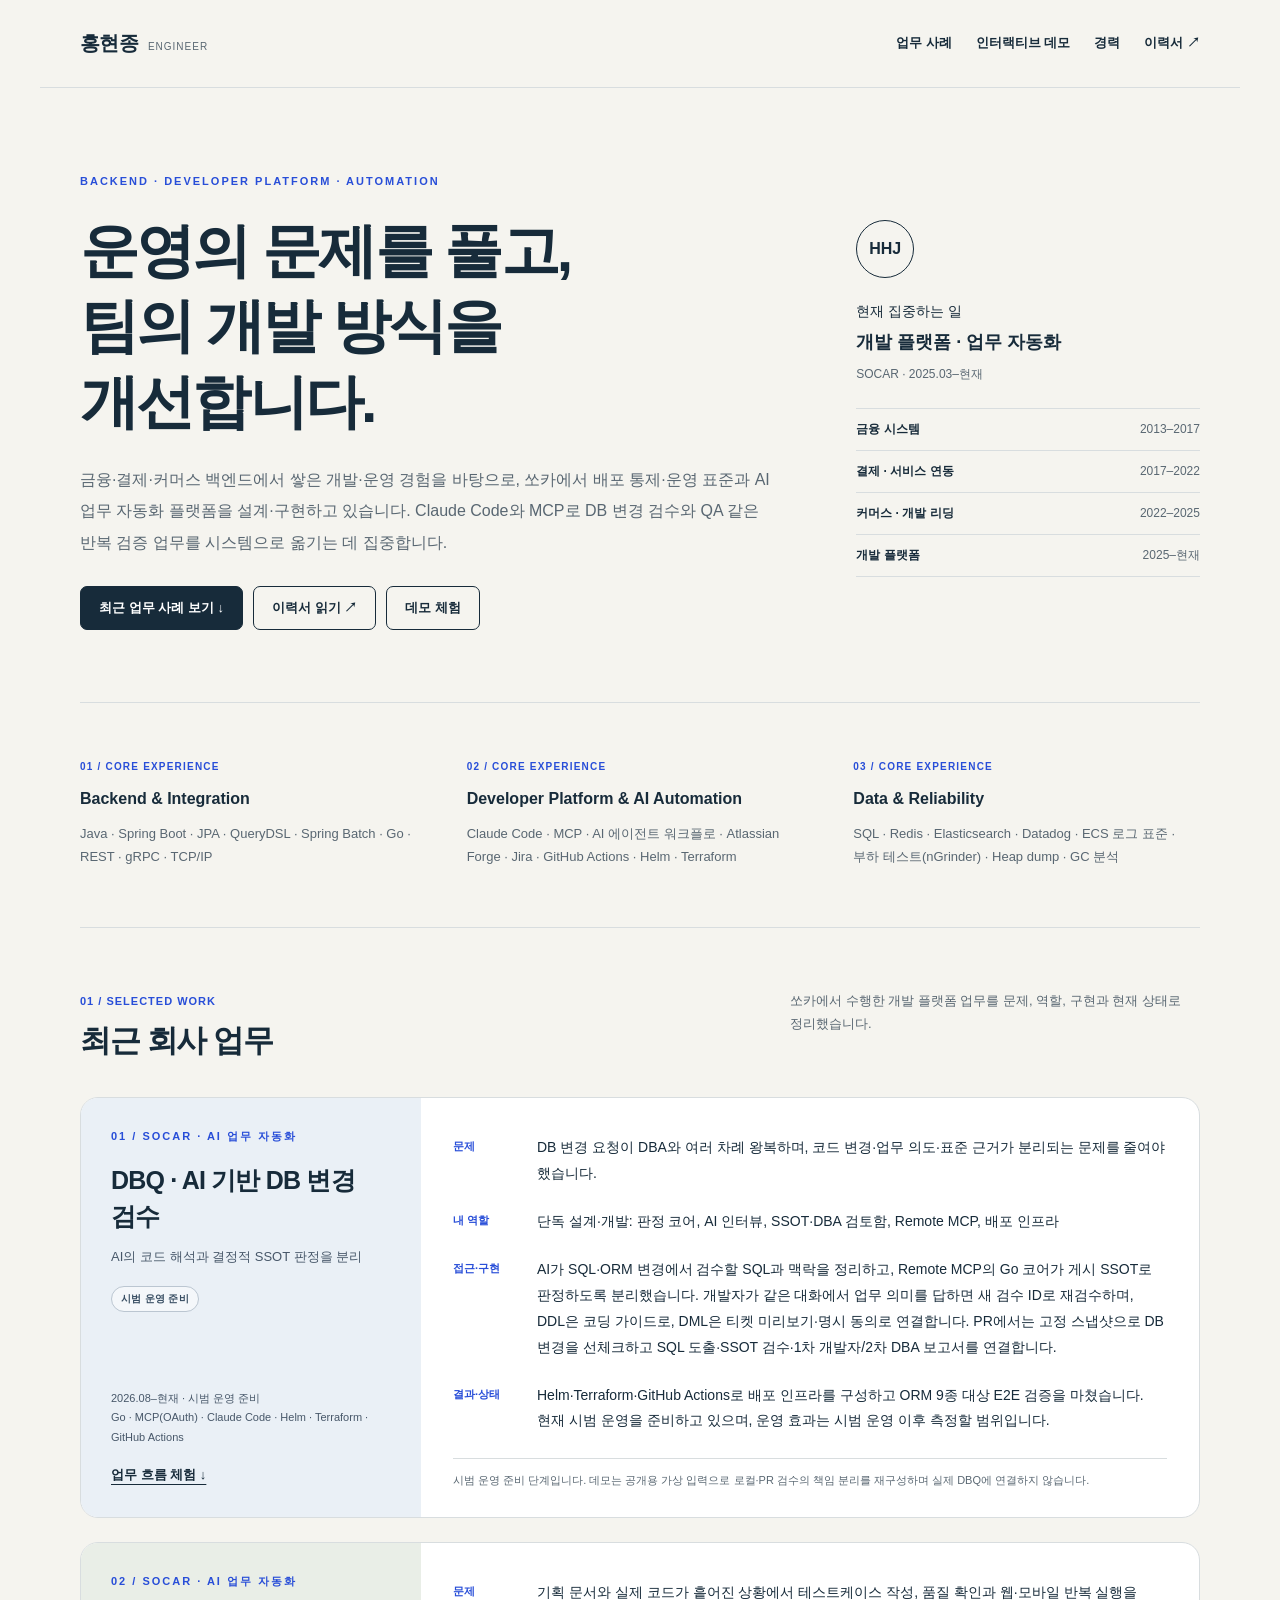
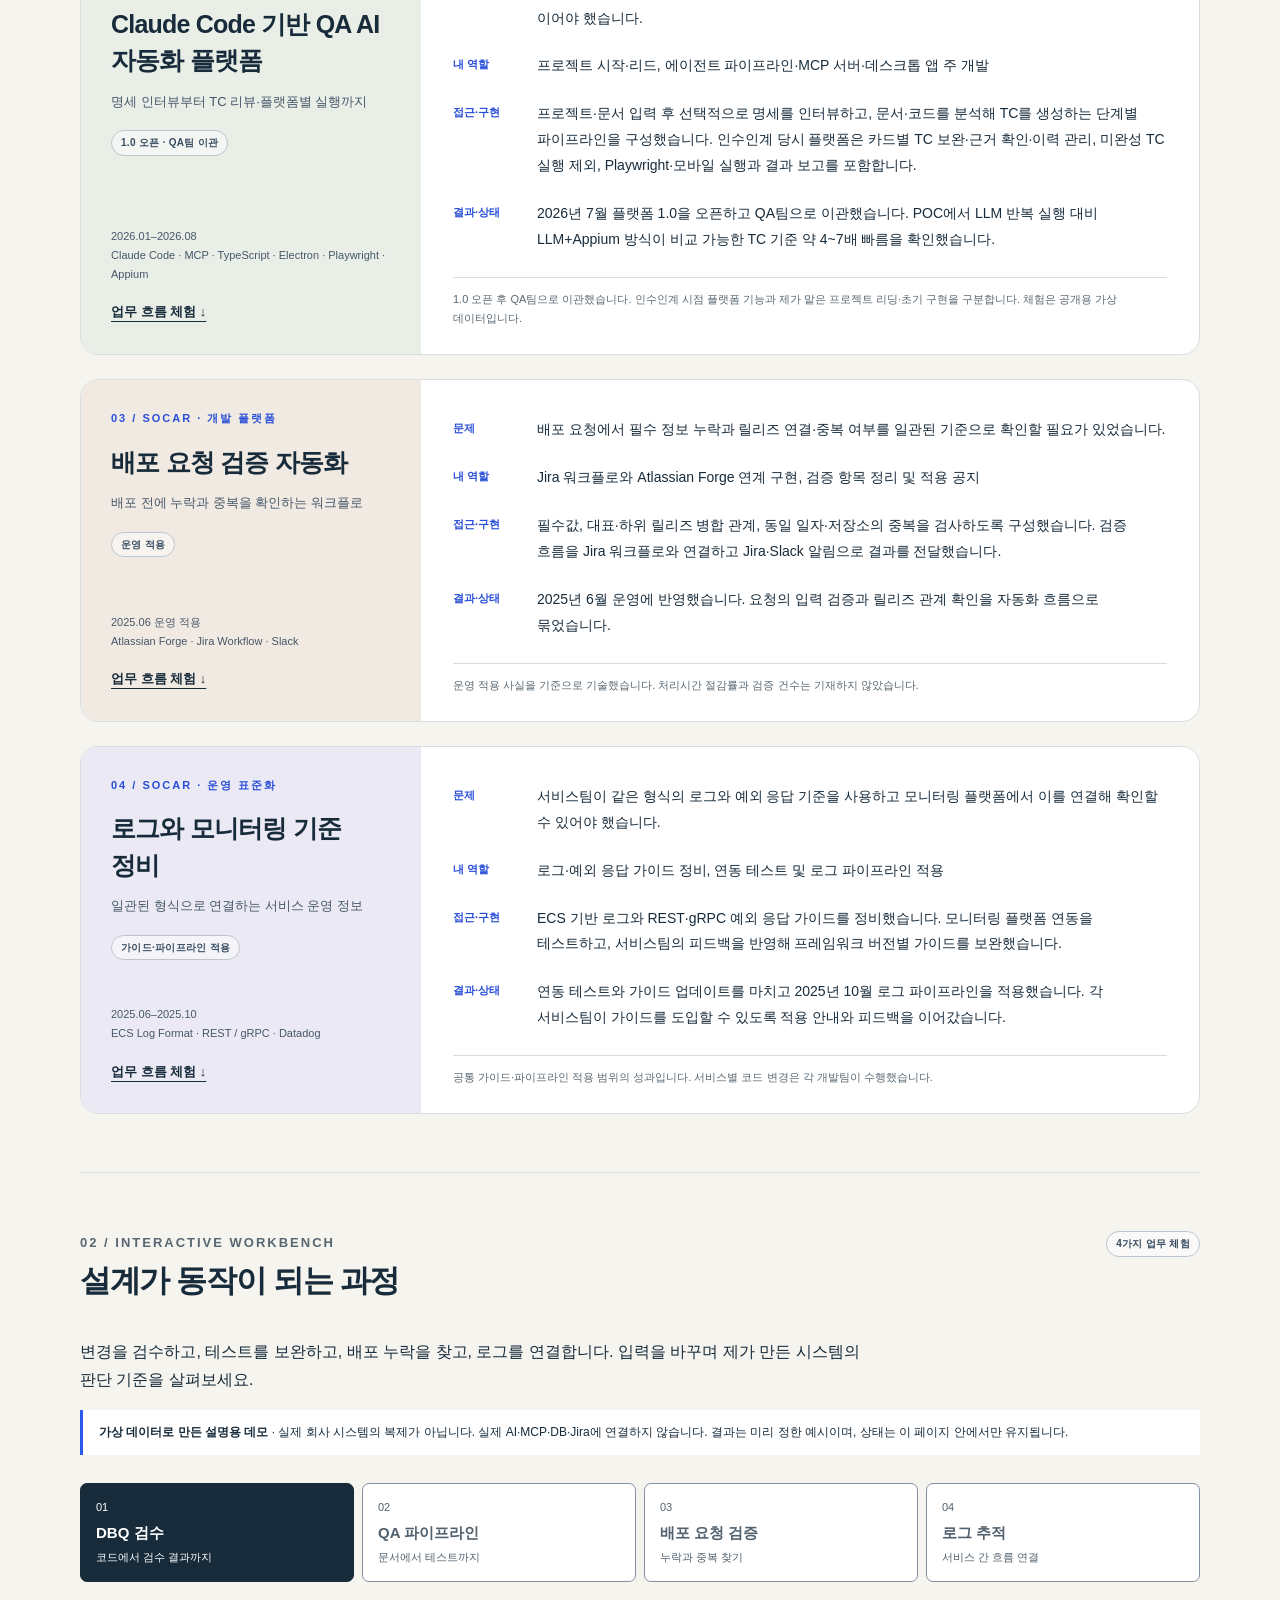
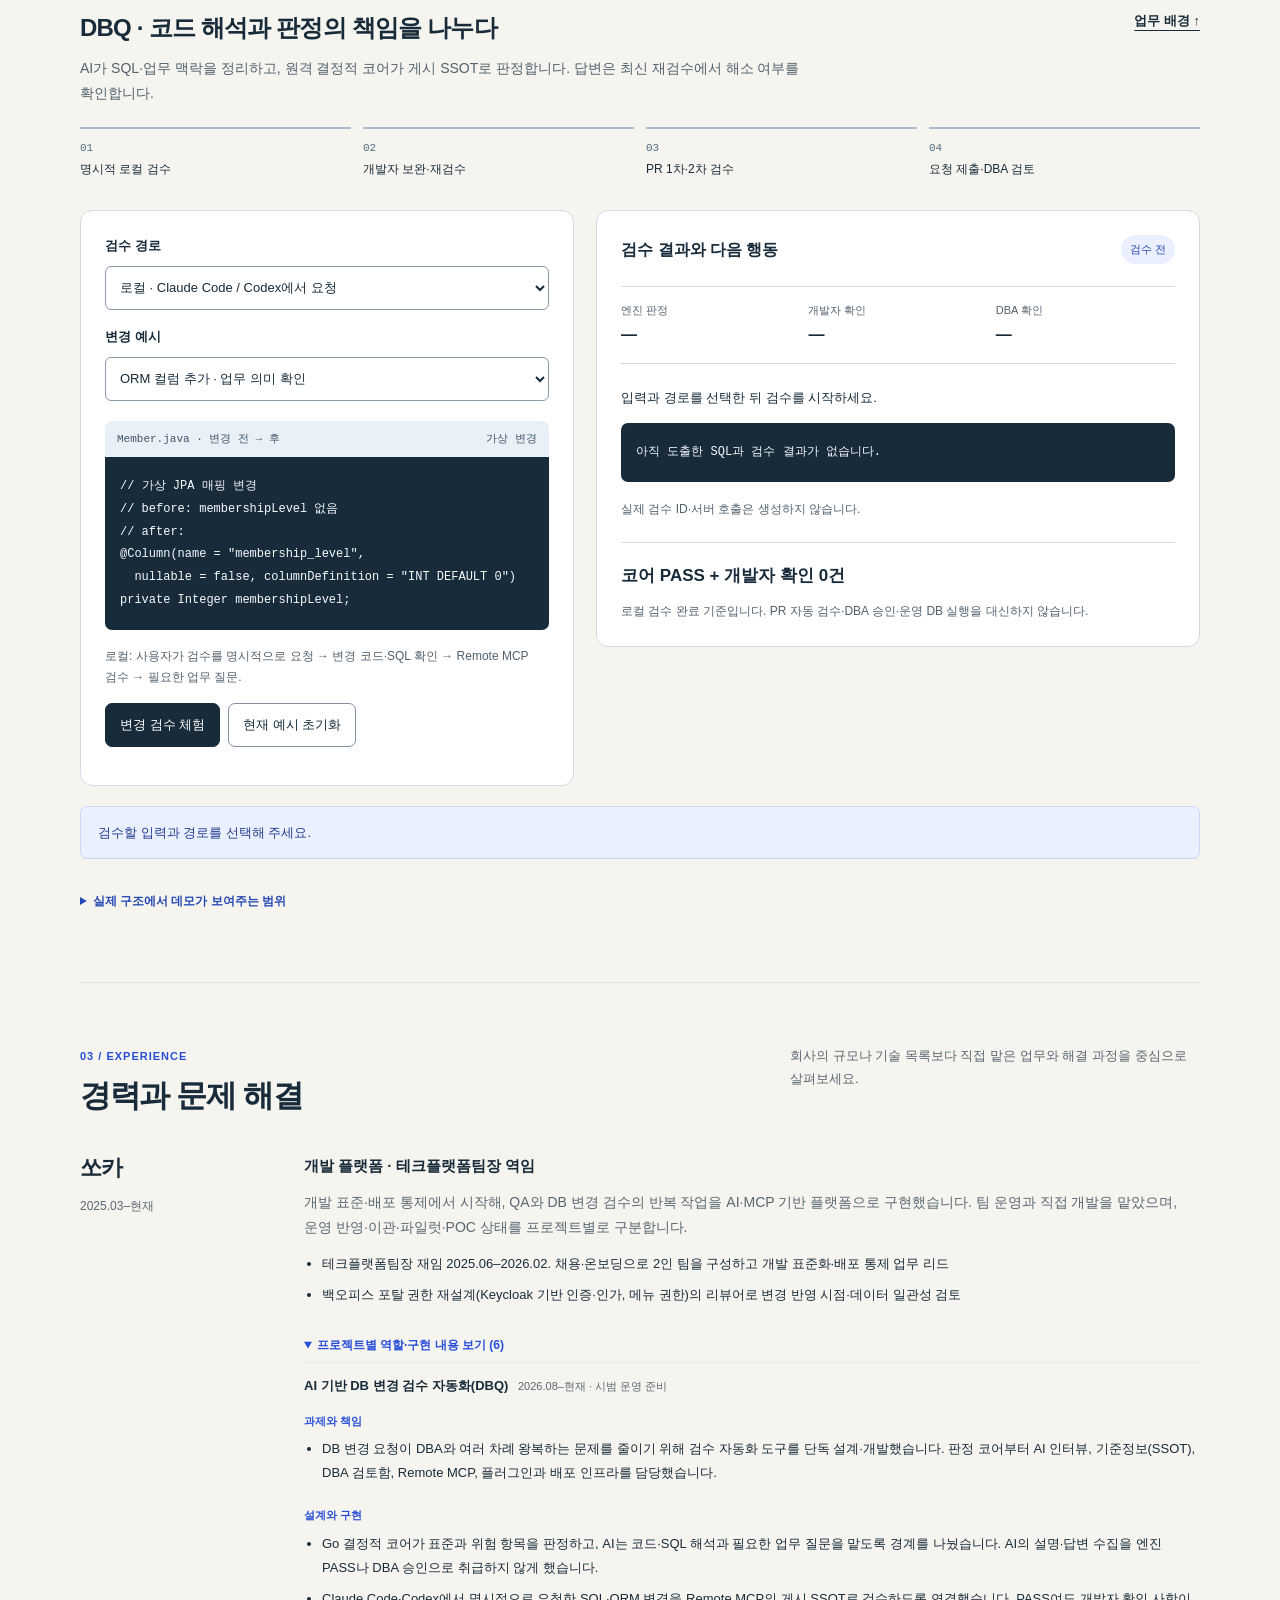
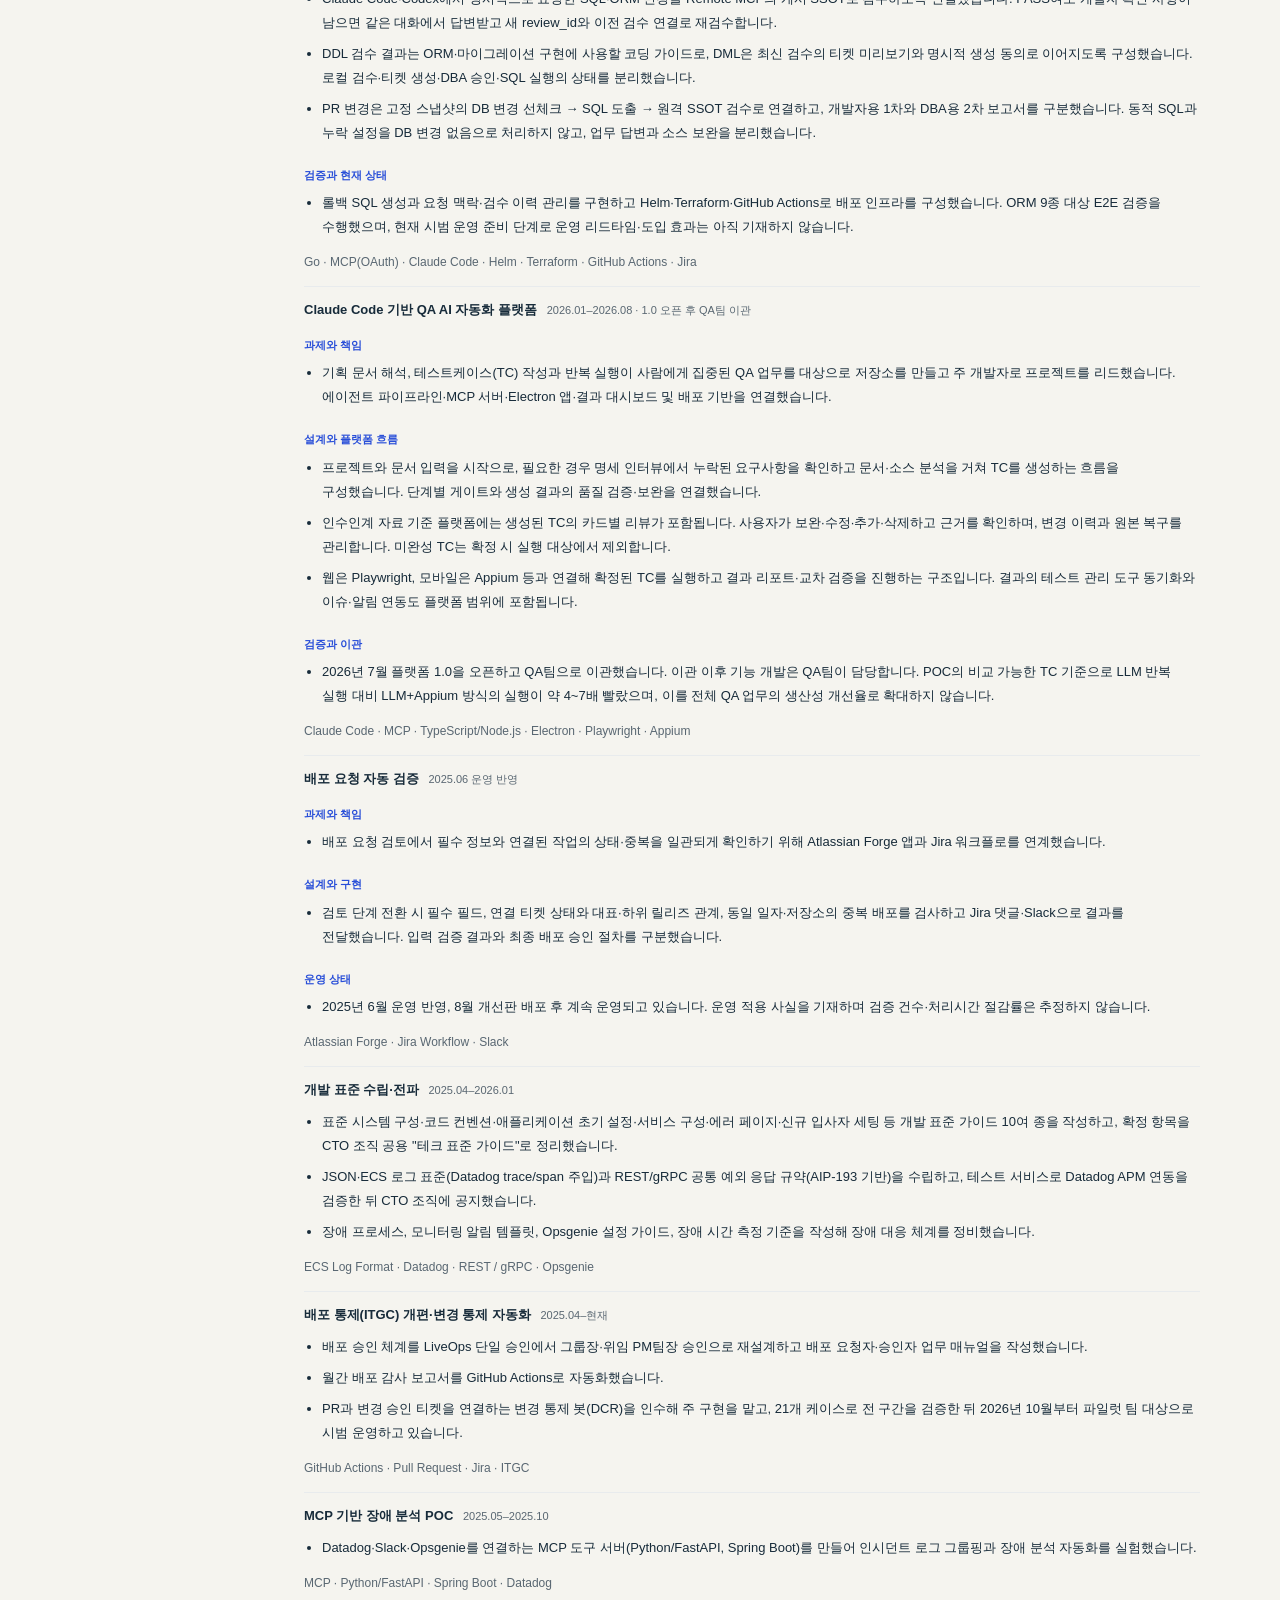
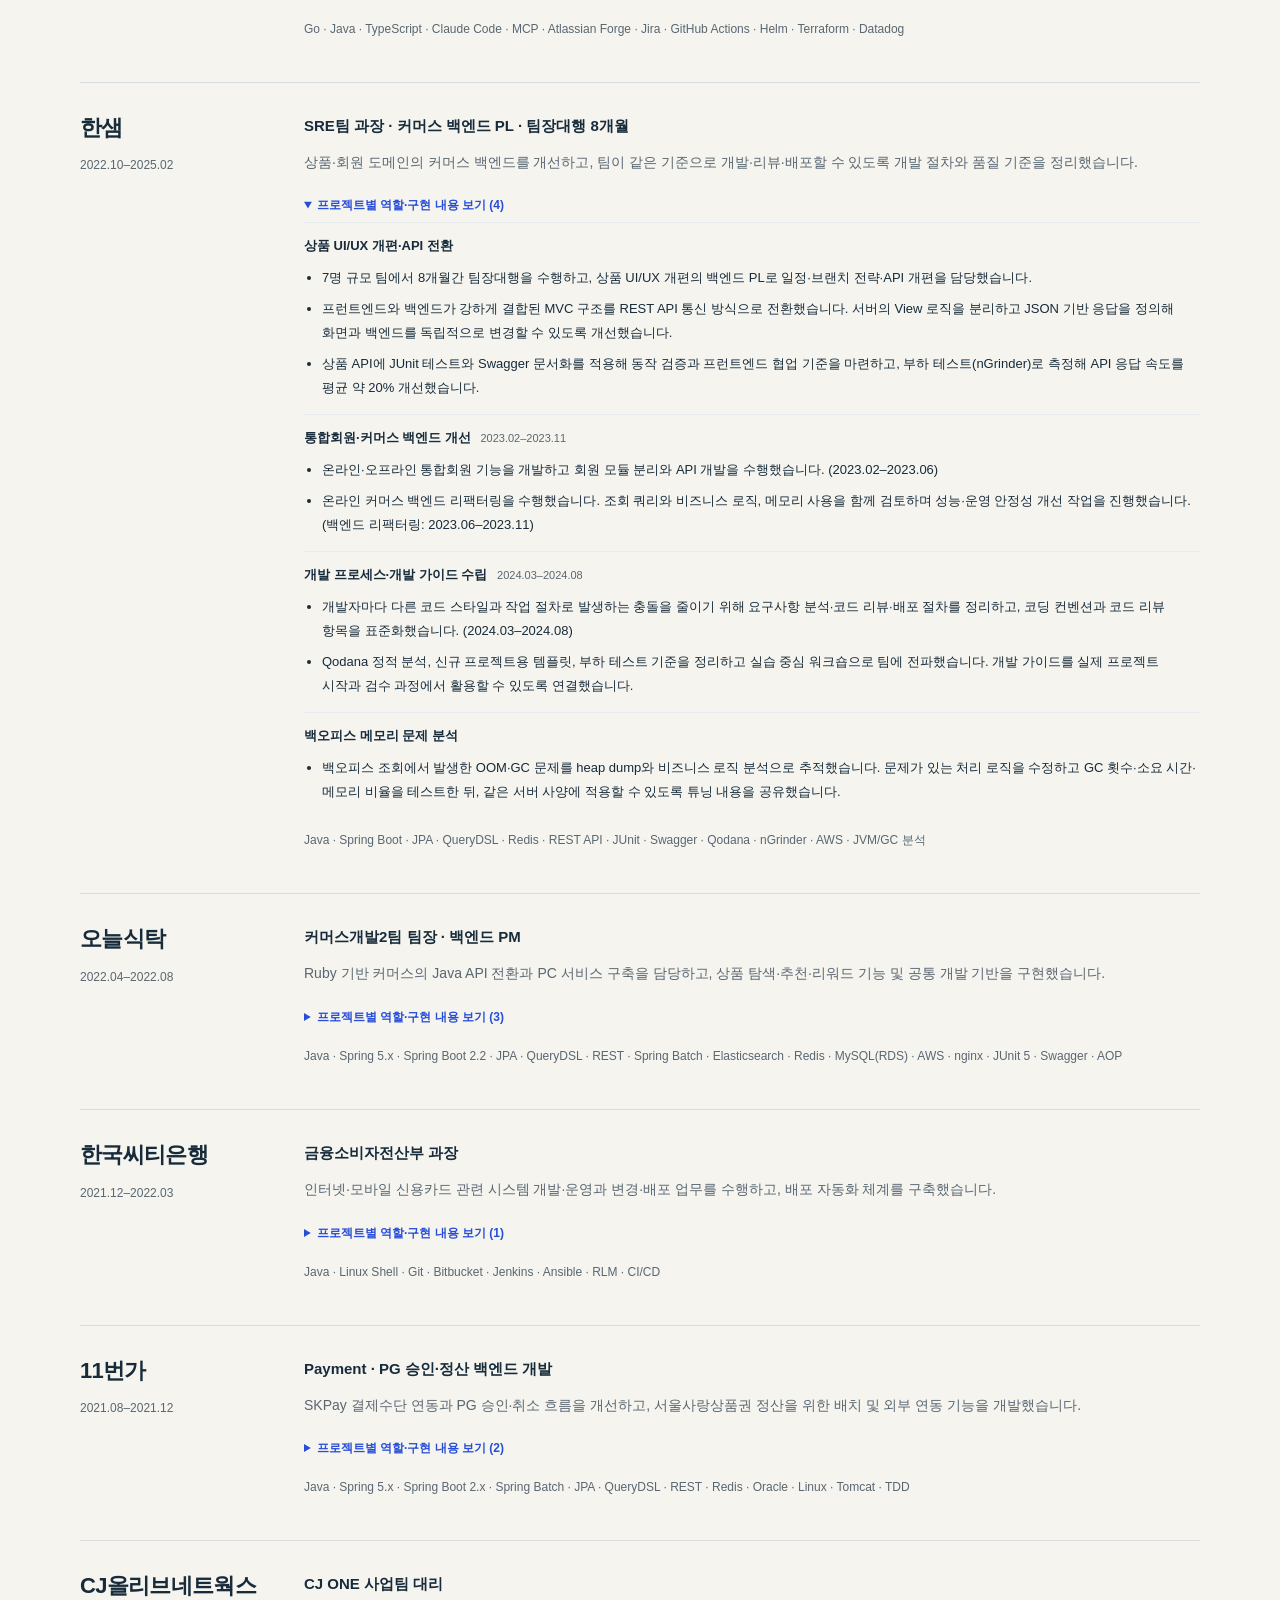
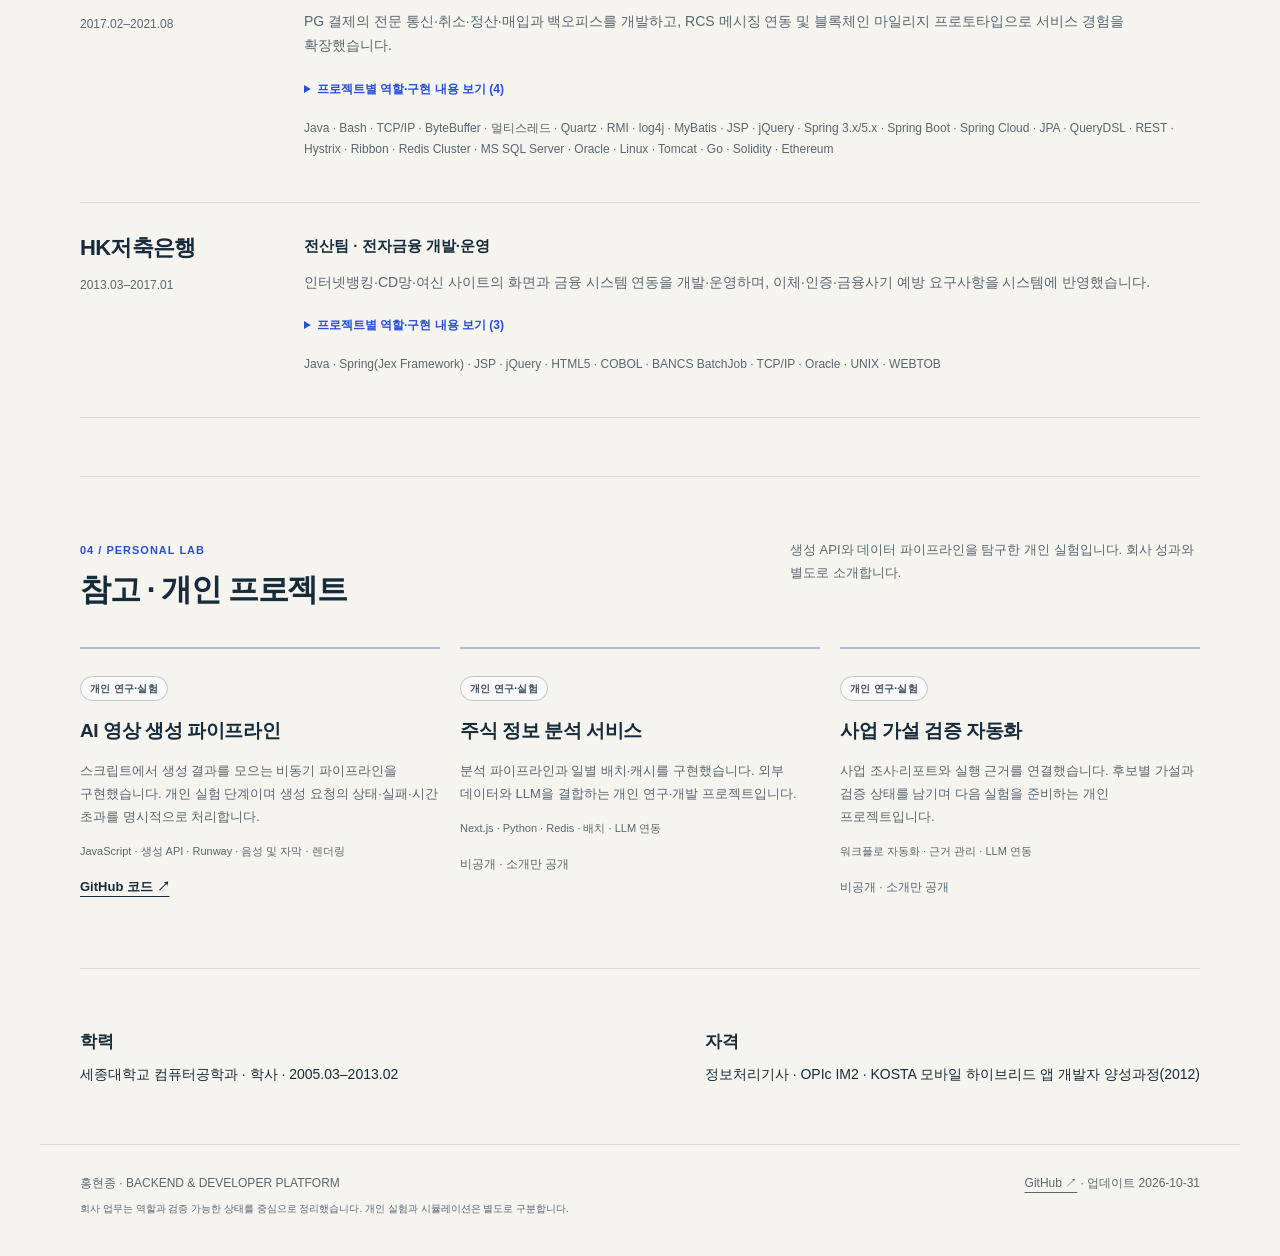
==== index.html @ 7c3b5e31 "Use original QA studio mockup in portfolio" ====
<!doctype html>
<html lang="ko"><head><meta charset="utf-8">
<meta name="viewport" content="width=device-width, initial-scale=1">
<meta name="description" content="홍현종의 백엔드·개발 플랫폼 경력. 쏘카 업무 사례와 금융·결제·커머스 개발 경험">
<meta name="color-scheme" content="light">
<title>홍현종 | Backend &amp; Developer Platform</title><link rel="stylesheet" href="styles.css?v=90c74e65d6dd">
<link rel="stylesheet" href="templates/demo.css?v=825be4f30ffa">
</head><body><a class="skip" href="#main">본문으로 이동</a><nav aria-label="주요 메뉴"><a class="brand" href="index.html">홍현종<small>ENGINEER</small></a><div class="links"><a href="#projects">업무 사례</a><a href="#demo">인터랙티브 데모</a><a href="#experience">경력</a><a href="resume.html">이력서 ↗</a></div></nav>
<main id="main"><section class="hero"><div><p class="eyebrow">Backend · Developer Platform · Automation</p><h1>운영의 문제를 풀고,<br>팀의 개발 방식을 개선합니다.</h1><p class="intro">금융·결제·커머스 백엔드에서 쌓은 개발·운영 경험을 바탕으로, 쏘카에서 배포 통제·운영 표준과 AI 업무 자동화 플랫폼을 설계·구현하고 있습니다. Claude Code와 MCP로 DB 변경 검수와 QA 같은 반복 검증 업무를 시스템으로 옮기는 데 집중합니다.</p><div class="buttons"><a class="button primary" href="#projects">최근 업무 사례 보기 ↓</a><a class="button" href="resume.html">이력서 읽기 ↗</a><a class="button" href="#demo">데모 체험</a></div></div><aside class="hero-aside" aria-label="경력 개요"><div class="portrait-mark" aria-hidden="true">HHJ</div><p class="current-role">현재 집중하는 일<strong>개발 플랫폼 · 업무 자동화</strong><span class="muted">SOCAR · 2025.03–현재</span></p><ol class="path"><li><strong>금융 시스템</strong><span>2013–2017</span></li><li><strong>결제 · 서비스 연동</strong><span>2017–2022</span></li><li><strong>커머스 · 개발 리딩</strong><span>2022–2025</span></li><li><strong>개발 플랫폼</strong><span>2025–현재</span></li></ol></aside></section>
<section class="section" aria-label="핵심 경험"><div class="skills"><div><span class="mini-label">01 / CORE EXPERIENCE</span><h3>Backend &amp; Integration</h3><p>Java · Spring Boot · JPA · QueryDSL · Spring Batch · Go · REST · gRPC · TCP/IP</p></div><div><span class="mini-label">02 / CORE EXPERIENCE</span><h3>Developer Platform &amp; AI Automation</h3><p>Claude Code · MCP · AI 에이전트 워크플로 · Atlassian Forge · Jira · GitHub Actions · Helm · Terraform</p></div><div><span class="mini-label">03 / CORE EXPERIENCE</span><h3>Data &amp; Reliability</h3><p>SQL · Redis · Elasticsearch · Datadog · ECS 로그 표준 · 부하 테스트(nGrinder) · Heap dump · GC 분석</p></div></div></section>
<section class="section" id="projects"><div class="section-title"><div><span class="section-no">01 / SELECTED WORK</span><h2>최근 회사 업무</h2></div><p>쏘카에서 수행한 개발 플랫폼 업무를 문제, 역할, 구현과 현재 상태로 정리했습니다.</p></div><div class="projects"><article class="project" id="db-review">
<div class="project-head"><span class="eyebrow">01 / SOCAR · AI 업무 자동화</span><h3>DBQ · AI 기반 DB 변경 검수</h3><p>AI의 코드 해석과 결정적 SSOT 판정을 분리</p><span class="pill">시범 운영 준비</span><p class="stack">2026.08–현재 · 시범 운영 준비<br>Go · MCP(OAuth) · Claude Code · Helm · Terraform · GitHub Actions</p><a data-open-demo="dbq" class="text-link" href="#demo">업무 흐름 체험 ↓</a></div>
<div class="project-body"><div class="case-row"><h4>문제</h4><p>DB 변경 요청이 DBA와 여러 차례 왕복하며, 코드 변경·업무 의도·표준 근거가 분리되는 문제를 줄여야 했습니다.</p></div><div class="case-row"><h4>내 역할</h4><p>단독 설계·개발: 판정 코어, AI 인터뷰, SSOT·DBA 검토함, Remote MCP, 배포 인프라</p></div><div class="case-row"><h4>접근·구현</h4><p>AI가 SQL·ORM 변경에서 검수할 SQL과 맥락을 정리하고, Remote MCP의 Go 코어가 게시 SSOT로 판정하도록 분리했습니다. 개발자가 같은 대화에서 업무 의미를 답하면 새 검수 ID로 재검수하며, DDL은 코딩 가이드로, DML은 티켓 미리보기·명시 동의로 연결합니다. PR에서는 고정 스냅샷으로 DB 변경을 선체크하고 SQL 도출·SSOT 검수·1차 개발자/2차 DBA 보고서를 연결합니다.</p></div><div class="case-row"><h4>결과·상태</h4><p>Helm·Terraform·GitHub Actions로 배포 인프라를 구성하고 ORM 9종 대상 E2E 검증을 마쳤습니다. 현재 시범 운영을 준비하고 있으며, 운영 효과는 시범 운영 이후 측정할 범위입니다.</p></div><p class="scope">시범 운영 준비 단계입니다. 데모는 공개용 가상 입력으로 로컬·PR 검수의 책임 분리를 재구성하며 실제 DBQ에 연결하지 않습니다.</p></div></article><article class="project" id="qa-platform">
<div class="project-head"><span class="eyebrow">02 / SOCAR · AI 업무 자동화</span><h3>Claude Code 기반 QA AI 자동화 플랫폼</h3><p>명세 인터뷰부터 TC 리뷰·플랫폼별 실행까지</p><span class="pill">1.0 오픈 · QA팀 이관</span><p class="stack">2026.01–2026.08<br>Claude Code · MCP · TypeScript · Electron · Playwright · Appium</p><a data-open-demo="qa" class="text-link" href="#demo">업무 흐름 체험 ↓</a></div>
<div class="project-body"><div class="case-row"><h4>문제</h4><p>기획 문서와 실제 코드가 흩어진 상황에서 테스트케이스 작성, 품질 확인과 웹·모바일 반복 실행을 이어야 했습니다.</p></div><div class="case-row"><h4>내 역할</h4><p>프로젝트 시작·리드, 에이전트 파이프라인·MCP 서버·데스크톱 앱 주 개발</p></div><div class="case-row"><h4>접근·구현</h4><p>프로젝트·문서 입력 후 선택적으로 명세를 인터뷰하고, 문서·코드를 분석해 TC를 생성하는 단계별 파이프라인을 구성했습니다. 인수인계 당시 플랫폼은 카드별 TC 보완·근거 확인·이력 관리, 미완성 TC 실행 제외, Playwright·모바일 실행과 결과 보고를 포함합니다.</p></div><div class="case-row"><h4>결과·상태</h4><p>2026년 7월 플랫폼 1.0을 오픈하고 QA팀으로 이관했습니다. POC에서 LLM 반복 실행 대비 LLM+Appium 방식이 비교 가능한 TC 기준 약 4~7배 빠름을 확인했습니다.</p></div><p class="scope">1.0 오픈 후 QA팀으로 이관했습니다. 인수인계 시점 플랫폼 기능과 제가 맡은 프로젝트 리딩·초기 구현을 구분합니다. 체험은 공개용 가상 데이터입니다.</p></div></article><article class="project" id="release-validation">
<div class="project-head"><span class="eyebrow">03 / SOCAR · 개발 플랫폼</span><h3>배포 요청 검증 자동화</h3><p>배포 전에 누락과 중복을 확인하는 워크플로</p><span class="pill">운영 적용</span><p class="stack">2025.06 운영 적용<br>Atlassian Forge · Jira Workflow · Slack</p><a data-open-demo="release" class="text-link" href="#demo">업무 흐름 체험 ↓</a></div>
<div class="project-body"><div class="case-row"><h4>문제</h4><p>배포 요청에서 필수 정보 누락과 릴리즈 연결·중복 여부를 일관된 기준으로 확인할 필요가 있었습니다.</p></div><div class="case-row"><h4>내 역할</h4><p>Jira 워크플로와 Atlassian Forge 연계 구현, 검증 항목 정리 및 적용 공지</p></div><div class="case-row"><h4>접근·구현</h4><p>필수값, 대표·하위 릴리즈 병합 관계, 동일 일자·저장소의 중복을 검사하도록 구성했습니다. 검증 흐름을 Jira 워크플로와 연결하고 Jira·Slack 알림으로 결과를 전달했습니다.</p></div><div class="case-row"><h4>결과·상태</h4><p>2025년 6월 운영에 반영했습니다. 요청의 입력 검증과 릴리즈 관계 확인을 자동화 흐름으로 묶었습니다.</p></div><p class="scope">운영 적용 사실을 기준으로 기술했습니다. 처리시간 절감률과 검증 건수는 기재하지 않았습니다.</p></div></article><article class="project" id="logging-standards">
<div class="project-head"><span class="eyebrow">04 / SOCAR · 운영 표준화</span><h3>로그와 모니터링 기준 정비</h3><p>일관된 형식으로 연결하는 서비스 운영 정보</p><span class="pill">가이드·파이프라인 적용</span><p class="stack">2025.06–2025.10<br>ECS Log Format · REST / gRPC · Datadog</p><a data-open-demo="logs" class="text-link" href="#demo">업무 흐름 체험 ↓</a></div>
<div class="project-body"><div class="case-row"><h4>문제</h4><p>서비스팀이 같은 형식의 로그와 예외 응답 기준을 사용하고 모니터링 플랫폼에서 이를 연결해 확인할 수 있어야 했습니다.</p></div><div class="case-row"><h4>내 역할</h4><p>로그·예외 응답 가이드 정비, 연동 테스트 및 로그 파이프라인 적용</p></div><div class="case-row"><h4>접근·구현</h4><p>ECS 기반 로그와 REST·gRPC 예외 응답 가이드를 정비했습니다. 모니터링 플랫폼 연동을 테스트하고, 서비스팀의 피드백을 반영해 프레임워크 버전별 가이드를 보완했습니다.</p></div><div class="case-row"><h4>결과·상태</h4><p>연동 테스트와 가이드 업데이트를 마치고 2025년 10월 로그 파이프라인을 적용했습니다. 각 서비스팀이 가이드를 도입할 수 있도록 적용 안내와 피드백을 이어갔습니다.</p></div><p class="scope">공통 가이드·파이프라인 적용 범위의 성과입니다. 서비스별 코드 변경은 각 개발팀이 수행했습니다.</p></div></article></div></section>
<section class="section review-demo" id="demo" aria-labelledby="demo-title">
  <div class="section-title"><div><p class="eyebrow">02 / INTERACTIVE WORKBENCH</p><h2 id="demo-title">설계가 동작이 되는 과정</h2></div><span class="pill">4가지 업무 체험</span></div>
  <p class="demo-intro">변경을 검수하고, 테스트를 보완하고, 배포 누락을 찾고, 로그를 연결합니다. 입력을 바꾸며 제가 만든 시스템의 판단 기준을 살펴보세요.</p>
  <p class="demo-disclaimer"><strong>가상 데이터로 만든 설명용 데모</strong> · 실제 회사 시스템의 복제가 아닙니다. 실제 AI·MCP·DB·Jira에 연결하지 않습니다. 결과는 미리 정한 예시이며, 상태는 이 페이지 안에서만 유지됩니다.</p>
  <noscript><p>JavaScript를 켜면 4가지 업무 흐름을 체험할 수 있습니다. DBQ의 실제 구조는 위 업무 사례와 이력서에도 설명되어 있습니다.</p></noscript>
  <div data-demo-app hidden>
    <div class="workbench-tabs" role="tablist" aria-label="업무 데모 선택">
      <button id="tab-dbq" role="tab" aria-controls="panel-dbq" aria-selected="true" tabindex="0" data-tab="dbq">01 <strong>DBQ 검수</strong><span>코드에서 검수 결과까지</span></button>
      <button id="tab-qa" role="tab" aria-controls="panel-qa" aria-selected="false" tabindex="-1" data-tab="qa">02 <strong>QA 파이프라인</strong><span>문서에서 테스트까지</span></button>
      <button id="tab-release" role="tab" aria-controls="panel-release" aria-selected="false" tabindex="-1" data-tab="release">03 <strong>배포 요청 검증</strong><span>누락과 중복 찾기</span></button>
      <button id="tab-logs" role="tab" aria-controls="panel-logs" aria-selected="false" tabindex="-1" data-tab="logs">04 <strong>로그 추적</strong><span>서비스 간 흐름 연결</span></button>
    </div>
    <section id="panel-dbq" role="tabpanel" aria-labelledby="tab-dbq" tabindex="0">
      <header class="workbench-header"><div><h3>DBQ · 코드 해석과 판정의 책임을 나누다</h3><p>AI가 SQL·업무 맥락을 정리하고, 원격 결정적 코어가 게시 SSOT로 판정합니다. 답변은 최신 재검수에서 해소 여부를 확인합니다.</p></div><a href="#db-review" class="text-link">업무 배경 ↑</a></header>
      <ol class="flow-strip" aria-label="DBQ 전체 흐름"><li>명시적 로컬 검수</li><li>개발자 보완·재검수</li><li>PR 1차·2차 검수</li><li>요청 제출·DBA 검토</li></ol>
      <div class="demo-layout">
        <div class="demo-source"><label for="dbq-mode">검수 경로</label><select id="dbq-mode"><option value="local">로컬 · Claude Code / Codex에서 요청</option><option value="pr">PR · 고정된 변경 스냅샷 분석</option></select>
          <label for="dbq-scenario">변경 예시</label><select id="dbq-scenario"><option value="schema">ORM 컬럼 추가 · 업무 의미 확인</option><option value="dml">데이터 수정 · 기대값 확인</option><option value="unknown">동적 SQL · 도출 근거 부족</option><option value="none">문서 수정 · DB 변경 없음</option></select>
          <div class="demo-code-header"><span id="dbq-file"></span><span>가상 변경</span></div><pre class="demo-code"><code id="dbq-input"></code></pre>
          <p class="demo-small" id="dbq-path-note"></p><div class="demo-actions"><button type="button" class="primary" id="dbq-run">변경 검수 체험</button><button type="button" id="dbq-reset">현재 예시 초기화</button></div>
          <div id="dbq-answer-panel" hidden><label for="dbq-answer">개발자 업무 답변</label><select id="dbq-answer"><option value="">아직 확인하지 못했습니다</option><option value="vague">문제없습니다. 승인합니다.</option><option value="fact">준비된 가상 업무 근거로 답변</option></select><p class="demo-small" id="dbq-answer-help"></p><button id="dbq-rerun" type="button">답변 반영 후 재검수</button></div>
          <div id="dbq-source-panel" hidden><p class="demo-small">동적 조건의 실제 분기와 대상 DB를 확인해야 SQL을 확정할 수 있습니다.</p><button id="dbq-source" type="button">가상 소스·설정 보완하기</button></div>
        </div>
        <div class="demo-review"><div class="demo-review-head"><h4>검수 결과와 다음 행동</h4><span class="demo-badge" id="dbq-badge">검수 전</span></div><div class="demo-metrics"><div><span>엔진 판정</span><strong id="dbq-verdict">—</strong></div><div><span>개발자 확인</span><strong id="dbq-pending">—</strong></div><div><span>DBA 확인</span><strong id="dbq-dba">별도</strong></div></div>
          <p id="dbq-summary">왼쪽의 변경 예시를 골라 검수를 시작하세요.</p><pre class="demo-code" id="dbq-result"></pre><p id="dbq-binding" class="demo-small"></p><div class="demo-principle"><strong>코어 PASS + 개발자 확인 0건</strong><p>로컬 검수 완료 기준입니다. PR 자동 검수·DBA 승인·운영 DB 실행을 대신하지 않습니다.</p></div>
          <div id="dbq-next-panel" hidden><button id="dbq-next" type="button"></button><p id="dbq-next-result" class="demo-small"></p></div>
        </div>
      </div><p class="demo-feedback" id="dbq-status" role="status" aria-live="polite" aria-atomic="true">검수할 입력과 경로를 선택해 주세요.</p>
      <details class="architecture"><summary>실제 구조에서 데모가 보여주는 범위</summary><ul><li>로컬은 사용자가 명시적으로 요청합니다. 코드를 편집하거나 커밋했다는 이유만으로 검수를 시작하지 않습니다.</li><li>AI의 SQL 도출 결과와 Remote MCP 코어 판정은 다릅니다. 불확실한 SQL은 소스 보완이 필요합니다.</li><li>개발자 질문과 DBA의 승인 전·실행 전 확인을 구분합니다. ‘승인합니다’라는 말로 업무 근거를 대신하지 않습니다.</li><li>DDL은 코딩 가이드, DML은 최신 검수의 티켓 미리보기와 생성 동의로 이어집니다. PR 검수는 별도 실행이며 이전 로컬 PASS를 복사하지 않습니다.</li></ul></details>
    </section>
    <section id="panel-qa" role="tabpanel" aria-labelledby="tab-qa" tabindex="0" hidden>
      <header class="workbench-header"><div><h3>QA 자동화 스튜디오</h3><p>원본 목업을 직접 체험해 보세요. 회사 내부 설치·권한 안내는 공개 화면에서 제외했습니다.</p></div><a class="text-link" href="qa-reference.html?v=472601028dd7" target="_blank" rel="noopener">목업 크게 열기 ↗</a></header>
      <iframe class="qa-reference" src="qa-reference.html?v=472601028dd7" title="QA 자동화 스튜디오 원본 목업" sandbox="allow-scripts" loading="lazy"></iframe>
    </section>
    <section id="panel-release" role="tabpanel" aria-labelledby="tab-release" tabindex="0" hidden>
      <header class="workbench-header"><div><h3>배포 요청 · 필수값과 연결 관계를 함께 확인하다</h3><p>필드를 채웠더라도 연결 티켓의 상태나 같은 날의 중복 배포가 남을 수 있습니다.</p></div><a class="text-link" href="#release-validation">업무 배경 ↑</a></header>
      <div class="demo-layout"><form class="demo-source" id="release-form"><label for="release-repo">가상 저장소</label><select id="release-repo"><option value="checkout-api">checkout-api</option><option value="catalog-api">catalog-api</option></select><label for="release-date">배포 예정일</label><input id="release-date" type="date" value="2026-11-03"><label for="release-note">변경 내용</label><input id="release-note" type="text" maxlength="160" placeholder="예: 결제 오류 메시지 개선"><label for="release-linked">연결된 작업 티켓</label><select id="release-linked"><option value="missing">연결 없음</option><option value="open">연결됨 · 진행 중</option><option value="ready">연결됨 · 배포 준비 완료</option></select><p class="demo-small">중복 예시: checkout-api에 2026-11-03 배포 요청 1건이 이미 있습니다. 다른 저장소나 날짜로 바꿔 비교해 보세요.</p><div class="demo-actions"><button class="primary" type="submit">1. 요청 검증</button><button id="release-example" type="button">2. 보완된 예시 채우기</button><button id="release-reset" type="button">초기화</button></div><p id="release-status" class="demo-feedback" role="status" aria-live="polite" aria-atomic="true">먼저 ‘1. 요청 검증’을 눌러 누락과 중복을 확인해 보세요.</p></form><div class="demo-review"><h4>입력·연결·중복 검증</h4><ul id="release-results"><li>아직 검증하지 않았습니다.</li></ul><pre id="release-notice" class="demo-code">가상 Jira·Slack 알림 미리보기</pre><p class="demo-small">예시 정책입니다. 검증 통과는 배포 승인이나 실제 배포가 아닙니다. 댓글·알림을 외부로 보내지 않습니다.</p></div></div>
    </section>
    <section id="panel-logs" role="tabpanel" aria-labelledby="tab-logs" tabindex="0" hidden>
      <header class="workbench-header"><div><h3>로그 · 결제 장애의 흐름을 따라가다</h3><p>가상 상황: 고객의 주문이 실패했습니다. 뒤섞인 로그에서 같은 요청의 trace ID를 찾아 어느 서비스에서 문제가 생겼는지 확인해 보세요.</p></div><a class="text-link" href="#logging-standards">업무 배경 ↑</a></header>
      <div class="demo-layout"><div class="demo-source"><p class="demo-small"><strong>체험 순서</strong> · ① 주문 요청 선택 → ② 연결된 사건 2건과 장애 지점 확인 → ③ 공통 JSON 형식 비교</p><label for="logs-trace">추적할 가상 요청</label><select id="logs-trace"><option value="all">전체 · 서로 섞인 3개 이벤트</option><option value="trace-order">주문 요청 · trace-order</option><option value="trace-search">검색 요청 · trace-search</option></select><label for="logs-format">표시 형식</label><select id="logs-format"><option value="raw">서비스별 기존 텍스트</option><option value="ecs">공통 JSON / ECS 예시</option></select><label for="logs-protocol">예외 응답 예시</label><select id="logs-protocol"><option value="rest">REST</option><option value="grpc">gRPC</option></select><button id="logs-reset" type="button">초기화</button><div class="demo-principle"><strong>같은 요청의 사건을 연결</strong><p>표준 로그·trace/span 연결과 공통 예외 형식의 설계 의도를 보여줍니다. Datadog 실제 조회·장애 자동 진단은 아닙니다.</p></div></div><div class="demo-review"><h4>이 로그가 알려주는 것</h4><p id="logs-explanation" class="log-insight"></p><h4 id="logs-count">이벤트 3건</h4><pre id="logs-output" class="demo-code"></pre><h4>클라이언트 예외 응답</h4><pre id="logs-error" class="demo-code"></pre></div></div><p id="logs-status" class="demo-feedback" role="status" aria-live="polite" aria-atomic="true">전체 로그를 요청별로 좁혀 보세요.</p>
    </section>
  </div>
</section>

<section class="section" id="experience"><div class="section-title"><div><span class="section-no">03 / EXPERIENCE</span><h2>경력과 문제 해결</h2></div><p>회사의 규모나 기술 목록보다 직접 맡은 업무와 해결 과정을 중심으로 살펴보세요.</p></div><article class="career" id="career-0"><div><h3>쏘카</h3><span class="muted">2025.03–현재</span></div><div><p class="role">개발 플랫폼 · 테크플랫폼팀장 역임</p><p class="career-summary">개발 표준·배포 통제에서 시작해, QA와 DB 변경 검수의 반복 작업을 AI·MCP 기반 플랫폼으로 구현했습니다. 팀 운영과 직접 개발을 맡았으며, 운영 반영·이관·파일럿·POC 상태를 프로젝트별로 구분합니다.</p><ul><li>테크플랫폼팀장 재임 2025.06–2026.02. 채용·온보딩으로 2인 팀을 구성하고 개발 표준화·배포 통제 업무 리드</li><li>백오피스 포탈 권한 재설계(Keycloak 기반 인증·인가, 메뉴 권한)의 리뷰어로 변경 반영 시점·데이터 일관성 검토</li></ul><details open><summary>프로젝트별 역할·구현 내용 보기 (6)</summary><section class="career-project"><h4>AI 기반 DB 변경 검수 자동화(DBQ) <span class="period">2026.08–현재 · 시범 운영 준비</span></h4><div class="career-detail"><h5>과제와 책임</h5><ul><li>DB 변경 요청이 DBA와 여러 차례 왕복하는 문제를 줄이기 위해 검수 자동화 도구를 단독 설계·개발했습니다. 판정 코어부터 AI 인터뷰, 기준정보(SSOT), DBA 검토함, Remote MCP, 플러그인과 배포 인프라를 담당했습니다.</li></ul></div><div class="career-detail"><h5>설계와 구현</h5><ul><li>Go 결정적 코어가 표준과 위험 항목을 판정하고, AI는 코드·SQL 해석과 필요한 업무 질문을 맡도록 경계를 나눴습니다. AI의 설명·답변 수집을 엔진 PASS나 DBA 승인으로 취급하지 않게 했습니다.</li><li>Claude Code·Codex에서 명시적으로 요청한 SQL·ORM 변경을 Remote MCP의 게시 SSOT로 검수하도록 연결했습니다. PASS여도 개발자 확인 사항이 남으면 같은 대화에서 답변받고 새 review_id와 이전 검수 연결로 재검수합니다.</li><li>DDL 검수 결과는 ORM·마이그레이션 구현에 사용할 코딩 가이드로, DML은 최신 검수의 티켓 미리보기와 명시적 생성 동의로 이어지도록 구성했습니다. 로컬 검수·티켓 생성·DBA 승인·SQL 실행의 상태를 분리했습니다.</li><li>PR 변경은 고정 스냅샷의 DB 변경 선체크 → SQL 도출 → 원격 SSOT 검수로 연결하고, 개발자용 1차와 DBA용 2차 보고서를 구분했습니다. 동적 SQL과 누락 설정을 DB 변경 없음으로 처리하지 않고, 업무 답변과 소스 보완을 분리했습니다.</li></ul></div><div class="career-detail"><h5>검증과 현재 상태</h5><ul><li>롤백 SQL 생성과 요청 맥락·검수 이력 관리를 구현하고 Helm·Terraform·GitHub Actions로 배포 인프라를 구성했습니다. ORM 9종 대상 E2E 검증을 수행했으며, 현재 시범 운영 준비 단계로 운영 리드타임·도입 효과는 아직 기재하지 않습니다.</li></ul></div><p>Go · MCP(OAuth) · Claude Code · Helm · Terraform · GitHub Actions · Jira</p></section><section class="career-project"><h4>Claude Code 기반 QA AI 자동화 플랫폼 <span class="period">2026.01–2026.08 · 1.0 오픈 후 QA팀 이관</span></h4><div class="career-detail"><h5>과제와 책임</h5><ul><li>기획 문서 해석, 테스트케이스(TC) 작성과 반복 실행이 사람에게 집중된 QA 업무를 대상으로 저장소를 만들고 주 개발자로 프로젝트를 리드했습니다. 에이전트 파이프라인·MCP 서버·Electron 앱·결과 대시보드 및 배포 기반을 연결했습니다.</li></ul></div><div class="career-detail"><h5>설계와 플랫폼 흐름</h5><ul><li>프로젝트와 문서 입력을 시작으로, 필요한 경우 명세 인터뷰에서 누락된 요구사항을 확인하고 문서·소스 분석을 거쳐 TC를 생성하는 흐름을 구성했습니다. 단계별 게이트와 생성 결과의 품질 검증·보완을 연결했습니다.</li><li>인수인계 자료 기준 플랫폼에는 생성된 TC의 카드별 리뷰가 포함됩니다. 사용자가 보완·수정·추가·삭제하고 근거를 확인하며, 변경 이력과 원본 복구를 관리합니다. 미완성 TC는 확정 시 실행 대상에서 제외합니다.</li><li>웹은 Playwright, 모바일은 Appium 등과 연결해 확정된 TC를 실행하고 결과 리포트·교차 검증을 진행하는 구조입니다. 결과의 테스트 관리 도구 동기화와 이슈·알림 연동도 플랫폼 범위에 포함됩니다.</li></ul></div><div class="career-detail"><h5>검증과 이관</h5><ul><li>2026년 7월 플랫폼 1.0을 오픈하고 QA팀으로 이관했습니다. 이관 이후 기능 개발은 QA팀이 담당합니다. POC의 비교 가능한 TC 기준으로 LLM 반복 실행 대비 LLM+Appium 방식의 실행이 약 4~7배 빨랐으며, 이를 전체 QA 업무의 생산성 개선율로 확대하지 않습니다.</li></ul></div><p>Claude Code · MCP · TypeScript/Node.js · Electron · Playwright · Appium</p></section><section class="career-project"><h4>배포 요청 자동 검증 <span class="period">2025.06 운영 반영</span></h4><div class="career-detail"><h5>과제와 책임</h5><ul><li>배포 요청 검토에서 필수 정보와 연결된 작업의 상태·중복을 일관되게 확인하기 위해 Atlassian Forge 앱과 Jira 워크플로를 연계했습니다.</li></ul></div><div class="career-detail"><h5>설계와 구현</h5><ul><li>검토 단계 전환 시 필수 필드, 연결 티켓 상태와 대표·하위 릴리즈 관계, 동일 일자·저장소의 중복 배포를 검사하고 Jira 댓글·Slack으로 결과를 전달했습니다. 입력 검증 결과와 최종 배포 승인 절차를 구분했습니다.</li></ul></div><div class="career-detail"><h5>운영 상태</h5><ul><li>2025년 6월 운영 반영, 8월 개선판 배포 후 계속 운영되고 있습니다. 운영 적용 사실을 기재하며 검증 건수·처리시간 절감률은 추정하지 않습니다.</li></ul></div><p>Atlassian Forge · Jira Workflow · Slack</p></section><section class="career-project"><h4>개발 표준 수립·전파 <span class="period">2025.04–2026.01</span></h4><ul><li>표준 시스템 구성·코드 컨벤션·애플리케이션 초기 설정·서비스 구성·에러 페이지·신규 입사자 세팅 등 개발 표준 가이드 10여 종을 작성하고, 확정 항목을 CTO 조직 공용 &quot;테크 표준 가이드&quot;로 정리했습니다.</li><li>JSON·ECS 로그 표준(Datadog trace/span 주입)과 REST/gRPC 공통 예외 응답 규약(AIP-193 기반)을 수립하고, 테스트 서비스로 Datadog APM 연동을 검증한 뒤 CTO 조직에 공지했습니다.</li><li>장애 프로세스, 모니터링 알림 템플릿, Opsgenie 설정 가이드, 장애 시간 측정 기준을 작성해 장애 대응 체계를 정비했습니다.</li></ul><p>ECS Log Format · Datadog · REST / gRPC · Opsgenie</p></section><section class="career-project"><h4>배포 통제(ITGC) 개편·변경 통제 자동화 <span class="period">2025.04–현재</span></h4><ul><li>배포 승인 체계를 LiveOps 단일 승인에서 그룹장·위임 PM팀장 승인으로 재설계하고 배포 요청자·승인자 업무 매뉴얼을 작성했습니다.</li><li>월간 배포 감사 보고서를 GitHub Actions로 자동화했습니다.</li><li>PR과 변경 승인 티켓을 연결하는 변경 통제 봇(DCR)을 인수해 주 구현을 맡고, 21개 케이스로 전 구간을 검증한 뒤 2026년 10월부터 파일럿 팀 대상으로 시범 운영하고 있습니다.</li></ul><p>GitHub Actions · Pull Request · Jira · ITGC</p></section><section class="career-project"><h4>MCP 기반 장애 분석 POC <span class="period">2025.05–2025.10</span></h4><ul><li>Datadog·Slack·Opsgenie를 연결하는 MCP 도구 서버(Python/FastAPI, Spring Boot)를 만들어 인시던트 로그 그룹핑과 장애 분석 자동화를 실험했습니다.</li></ul><p>MCP · Python/FastAPI · Spring Boot · Datadog</p></section></details><p class="note">Go · Java · TypeScript · Claude Code · MCP · Atlassian Forge · Jira · GitHub Actions · Helm · Terraform · Datadog</p></div></article><article class="career" id="career-1"><div><h3>한샘</h3><span class="muted">2022.10–2025.02</span></div><div><p class="role">SRE팀 과장 · 커머스 백엔드 PL · 팀장대행 8개월</p><p class="career-summary">상품·회원 도메인의 커머스 백엔드를 개선하고, 팀이 같은 기준으로 개발·리뷰·배포할 수 있도록 개발 절차와 품질 기준을 정리했습니다.</p><details open><summary>프로젝트별 역할·구현 내용 보기 (4)</summary><section class="career-project"><h4>상품 UI/UX 개편·API 전환 </h4><ul><li>7명 규모 팀에서 8개월간 팀장대행을 수행하고, 상품 UI/UX 개편의 백엔드 PL로 일정·브랜치 전략·API 개편을 담당했습니다.</li><li>프런트엔드와 백엔드가 강하게 결합된 MVC 구조를 REST API 통신 방식으로 전환했습니다. 서버의 View 로직을 분리하고 JSON 기반 응답을 정의해 화면과 백엔드를 독립적으로 변경할 수 있도록 개선했습니다.</li><li>상품 API에 JUnit 테스트와 Swagger 문서화를 적용해 동작 검증과 프런트엔드 협업 기준을 마련하고, 부하 테스트(nGrinder)로 측정해 API 응답 속도를 평균 약 20% 개선했습니다.</li></ul></section><section class="career-project"><h4>통합회원·커머스 백엔드 개선 <span class="period">2023.02–2023.11</span></h4><ul><li>온라인·오프라인 통합회원 기능을 개발하고 회원 모듈 분리와 API 개발을 수행했습니다. (2023.02–2023.06)</li><li>온라인 커머스 백엔드 리팩터링을 수행했습니다. 조회 쿼리와 비즈니스 로직, 메모리 사용을 함께 검토하며 성능·운영 안정성 개선 작업을 진행했습니다. (백엔드 리팩터링: 2023.06–2023.11)</li></ul></section><section class="career-project"><h4>개발 프로세스·개발 가이드 수립 <span class="period">2024.03–2024.08</span></h4><ul><li>개발자마다 다른 코드 스타일과 작업 절차로 발생하는 충돌을 줄이기 위해 요구사항 분석·코드 리뷰·배포 절차를 정리하고, 코딩 컨벤션과 코드 리뷰 항목을 표준화했습니다. (2024.03–2024.08)</li><li>Qodana 정적 분석, 신규 프로젝트용 템플릿, 부하 테스트 기준을 정리하고 실습 중심 워크숍으로 팀에 전파했습니다. 개발 가이드를 실제 프로젝트 시작과 검수 과정에서 활용할 수 있도록 연결했습니다.</li></ul></section><section class="career-project"><h4>백오피스 메모리 문제 분석 </h4><ul><li>백오피스 조회에서 발생한 OOM·GC 문제를 heap dump와 비즈니스 로직 분석으로 추적했습니다. 문제가 있는 처리 로직을 수정하고 GC 횟수·소요 시간·메모리 비율을 테스트한 뒤, 같은 서버 사양에 적용할 수 있도록 튜닝 내용을 공유했습니다.</li></ul></section></details><p class="note">Java · Spring Boot · JPA · QueryDSL · Redis · REST API · JUnit · Swagger · Qodana · nGrinder · AWS · JVM/GC 분석</p></div></article><article class="career" id="career-2"><div><h3>오늘식탁</h3><span class="muted">2022.04–2022.08</span></div><div><p class="role">커머스개발2팀 팀장 · 백엔드 PM</p><p class="career-summary">Ruby 기반 커머스의 Java API 전환과 PC 서비스 구축을 담당하고, 상품 탐색·추천·리워드 기능 및 공통 개발 기반을 구현했습니다.</p><details><summary>프로젝트별 역할·구현 내용 보기 (3)</summary><section class="career-project"><h4>PC 커머스 구축·Ruby → Java API 전환 <span class="period">2022.04–2022.06</span></h4><ul><li>PC 커머스 신규 구축에서 백엔드 PM 및 개발을 담당했습니다. 기존 Ruby 기반 서비스의 유지보수 문제를 개선하기 위해 React 프런트엔드와 연동할 Java API로 백엔드 포팅을 진행했습니다. (2022.04–2022.06)</li><li>상품 목록·상세, 검색 화면, 꿀조합 목록, 상품 추천 API를 개발하고, 추천 키워드 API를 Elasticsearch와 연동했습니다. 상품을 찾고 비교·탐색하는 화면별 요구사항을 API로 구현했습니다.</li><li>멀티모듈 구성을 마련하고 AOP 기반 고객 캐시 데이터·로깅 공통 처리를 구현했습니다. Swagger로 API 입출력 구조를 공유하고 서비스 테스트 코드로 API 동작을 검증했습니다.</li><li>AWS 인스턴스 생성과 nginx 라우팅 설정으로 신규 서비스 서버를 구성하고, 모바일 신규 개발 서버 구축을 수행했습니다.</li></ul></section><section class="career-project"><h4>UI/UX 개선·개발 우선순위 조율 </h4><ul><li>UI/UX 개선 프로젝트에서 PO 역할을 겸해 OKR과 개선 방향을 검토했습니다. 퍼널 개선 항목의 적합성을 검토하고 API 속도 개선 대상을 정리해 우선순위를 산정했습니다.</li><li>기획자와 개선 범위·일정을 검토하고, 항목별 workflow를 작성해 화면·API 개선 작업의 실행 순서를 구체화했습니다.</li></ul></section><section class="career-project"><h4>친구추천 이벤트·포인트 배치 <span class="period">2022.07</span></h4><ul><li>친구추천 이벤트의 DB·엔티티와 정보 조회·랭킹 조회 API를 개발했습니다. 추천 포인트 발급을 Spring Batch로 구현해 이벤트 참여 데이터와 리워드 지급 처리를 연결했습니다. (2022.07)</li></ul></section></details><p class="note">Java · Spring 5.x · Spring Boot 2.2 · JPA · QueryDSL · REST · Spring Batch · Elasticsearch · Redis · MySQL(RDS) · AWS · nginx · JUnit 5 · Swagger · AOP</p></div></article><article class="career" id="career-3"><div><h3>한국씨티은행</h3><span class="muted">2021.12–2022.03</span></div><div><p class="role">금융소비자전산부 과장</p><p class="career-summary">인터넷·모바일 신용카드 관련 시스템 개발·운영과 변경·배포 업무를 수행하고, 배포 자동화 체계를 구축했습니다.</p><details><summary>프로젝트별 역할·구현 내용 보기 (1)</summary><section class="career-project"><h4>신용카드 시스템 운영·배포 자동화 <span class="period">2022.01–2022.03</span></h4><ul><li>인터넷·모바일 신용카드 관련 시스템 개발·운영과 변경·배포 절차를 담당했습니다.</li><li>Bitbucket·Jenkins(Ansible 파이프라인)·RLM을 연동한 CI/CD 배포 자동화 시스템을 구축했습니다. 소스 관리·빌드·배포 도구를 연결해 변경사항 배포 절차를 자동화했습니다. (2022.01–2022.03)</li></ul></section></details><p class="note">Java · Linux Shell · Git · Bitbucket · Jenkins · Ansible · RLM · CI/CD</p></div></article><article class="career" id="career-4"><div><h3>11번가</h3><span class="muted">2021.08–2021.12</span></div><div><p class="role">Payment · PG 승인·정산 백엔드 개발</p><p class="career-summary">SKPay 결제수단 연동과 PG 승인·취소 흐름을 개선하고, 서울사랑상품권 정산을 위한 배치 및 외부 연동 기능을 개발했습니다.</p><details><summary>프로젝트별 역할·구현 내용 보기 (2)</summary><section class="career-project"><h4>PG 승인·취소 흐름 개선 </h4><ul><li>SKPay 신용카드·휴대폰 결제 서비스를 연동하고, 신규 결제수단을 백오피스에서 취소할 수 있도록 결제 취소 프로세스를 확장했습니다.</li><li>PG 승인 서비스의 수기 취소 처리부를 자동 취소 방식으로 개선하고 망취소 처리를 추가했습니다. 결제수단 연동과 승인 이후 취소 업무를 함께 다뤘습니다.</li></ul></section><section class="career-project"><h4>서울사랑상품권 정산 배치 </h4><ul><li>서울사랑상품권 신규 프로젝트의 정산 프로세스를 Spring Batch로 개발하고, 외부 시스템과 통신하는 REST API를 구현했습니다.</li><li>정산 데이터 처리를 JPA로 구현하고, TDD 방식으로 JPA 데이터 처리와 REST 연동을 검증했습니다.</li></ul></section></details><p class="note">Java · Spring 5.x · Spring Boot 2.x · Spring Batch · JPA · QueryDSL · REST · Redis · Oracle · Linux · Tomcat · TDD</p></div></article><article class="career" id="career-5"><div><h3>CJ올리브네트웍스</h3><span class="muted">2017.02–2021.08</span></div><div><p class="role">CJ ONE 사업팀 대리</p><p class="career-summary">PG 결제의 전문 통신·취소·정산·매입과 백오피스를 개발하고, RCS 메시징 연동 및 블록체인 마일리지 프로토타입으로 서비스 경험을 확장했습니다.</p><details><summary>프로젝트별 역할·구현 내용 보기 (4)</summary><section class="career-project"><h4>PG 전문 통신·취소 처리 </h4><ul><li>PG 결제 서비스의 TCP/IP 소켓 전문 통신 프로그램을 설계·개발했습니다. Java ByteBuffer를 활용한 가변 길이 전문 데이터 처리를 구현하고 Linux Java 데몬으로 신규 서비스를 구성했습니다.</li><li>Java 멀티스레드와 Quartz 배치로 대용량 데이터 처리를 개발했습니다. log4j 로깅에 스레드별 추적번호를 추가해 전문 처리 흐름을 추적할 수 있도록 했습니다.</li><li>RMI 기반 통합 취소 모듈과 Quartz 기반 자동 취소 모듈을 개발해 결제 취소 처리 기능을 구성했습니다.</li></ul></section><section class="career-project"><h4>백오피스 정산·매입 개선 </h4><ul><li>백오피스의 입금 정산과 매입 주기·매입 예정/확정 금액·차액 관리 기능을 개발했습니다. 신규 서비스 화면을 구축하고 기준정보 등록에 결재 프로세스를 적용했습니다.</li></ul></section><section class="career-project"><h4>RCS 서비스 구축 </h4><ul><li>RCS 서비스에서 RestTemplate으로 원천사 통신 API를 구현하고, Hystrix fallback과 Ribbon 클라이언트 로드밸런싱을 구성했습니다.</li><li>RCS 운영 기반으로 Redis Cluster를 구축하고 서로 다른 Tomcat 간 세션 정보를 Redis로 공유했습니다. JPA 기반 데이터 처리를 적용했습니다.</li></ul></section><section class="career-project"><h4>블록체인 마일리지 프로토타입 </h4><ul><li>로컬 Ethereum·스마트 컨트랙트 기반 블록체인 마일리지 프로토타입을 개발했습니다. 회원 등록·지갑 생성, 권한 부여, 마일리지 적립·조회·사용·차감 기능을 Solidity와 RESTful API로 구현했으며 사내 공모전 대상을 수상했습니다.</li></ul></section></details><p class="note">Java · Bash · TCP/IP · ByteBuffer · 멀티스레드 · Quartz · RMI · log4j · MyBatis · JSP · jQuery · Spring 3.x/5.x · Spring Boot · Spring Cloud · JPA · QueryDSL · REST · Hystrix · Ribbon · Redis Cluster · MS SQL Server · Oracle · Linux · Tomcat · Go · Solidity · Ethereum</p></div></article><article class="career" id="career-6"><div><h3>HK저축은행</h3><span class="muted">2013.03–2017.01</span></div><div><p class="role">전산팀 · 전자금융 개발·운영</p><p class="career-summary">인터넷뱅킹·CD망·여신 사이트의 화면과 금융 시스템 연동을 개발·운영하며, 이체·인증·금융사기 예방 요구사항을 시스템에 반영했습니다.</p><details><summary>프로젝트별 역할·구현 내용 보기 (3)</summary><section class="career-project"><h4>인터넷뱅킹 리뉴얼 <span class="period">2013.08–2014.06</span></h4><ul><li>인터넷뱅킹 리뉴얼에서 즉시이체·지연이체, 스마트 OTP, SMS·ARS·보안매체를 활용한 2채널 인증을 개발했습니다. (2013.08–2014.06)</li></ul></section><section class="career-project"><h4>전자금융·CD망 개발 및 운영 </h4><ul><li>인터넷뱅킹에서 수취계좌 변조 의심 시 추가 인증과 전자금융 사기예방서비스를 개발하고, 모의해킹으로 확인된 보안 취약점의 전산 개선을 수행했습니다.</li><li>CD망(ATM)의 금융사기 의심계좌 처리와 지연이체·지연인출 서비스를 개발하고, 저축은행중앙회·금융결제원과의 대외 통신 시스템을 개발·운영했습니다.</li></ul></section><section class="career-project"><h4>여신 사이트·대외 연동 </h4><ul><li>신규 여신 서비스 ‘미트론’ 사이트를 구축하고, 신용정보 동의·여신 신용조회 시스템 및 타 은행 연계 여신 시스템을 개발했습니다.</li><li>Java·Spring(Jex Framework)·JSP·jQuery·HTML5 기반 웹 기능과 COBOL·BANCS BatchJob·TCP/IP 기반 금융 시스템 연동을 다뤘습니다.</li></ul></section></details><p class="note">Java · Spring(Jex Framework) · JSP · jQuery · HTML5 · COBOL · BANCS BatchJob · TCP/IP · Oracle · UNIX · WEBTOB</p></div></article></section>
<section class="section" id="personal"><div class="section-title"><div><span class="section-no">04 / PERSONAL LAB</span><h2>참고 · 개인 프로젝트</h2></div><p>생성 API와 데이터 파이프라인을 탐구한 개인 실험입니다. 회사 성과와 별도로 소개합니다.</p></div><div class="personal-grid"><article class="personal-card"><span class="pill">개인 연구·실험</span><h3>AI 영상 생성 파이프라인</h3><p>스크립트에서 생성 결과를 모으는 비동기 파이프라인을 구현했습니다. 개인 실험 단계이며 생성 요청의 상태·실패·시간 초과를 명시적으로 처리합니다.</p><p class="stack">JavaScript · 생성 API · Runway · 음성 및 자막 · 렌더링</p><a class="text-link" href="https://github.com/hhj4861/scene-image-generator">GitHub 코드 ↗</a></article><article class="personal-card"><span class="pill">개인 연구·실험</span><h3>주식 정보 분석 서비스</h3><p>분석 파이프라인과 일별 배치·캐시를 구현했습니다. 외부 데이터와 LLM을 결합하는 개인 연구·개발 프로젝트입니다.</p><p class="stack">Next.js · Python · Redis · 배치 · LLM 연동</p><span class="note">비공개 · 소개만 공개</span></article><article class="personal-card"><span class="pill">개인 연구·실험</span><h3>사업 가설 검증 자동화</h3><p>사업 조사·리포트와 실행 근거를 연결했습니다. 후보별 가설과 검증 상태를 남기며 다음 실험을 준비하는 개인 프로젝트입니다.</p><p class="stack">워크플로 자동화 · 근거 관리 · LLM 연동</p><span class="note">비공개 · 소개만 공개</span></article></div></section>
<section class="section"><div class="education"><div><h3>학력</h3><p>세종대학교 컴퓨터공학과 · 학사 · 2005.03–2013.02</p></div><div><h3>자격</h3><p>정보처리기사 · OPIc IM2 · KOSTA 모바일 하이브리드 앱 개발자 양성과정(2012)</p></div></div></section></main><footer><div><p>홍현종 · BACKEND &amp; DEVELOPER PLATFORM</p><p class="fine">회사 업무는 역할과 검증 가능한 상태를 중심으로 정리했습니다. 개인 실험과 시뮬레이션은 별도로 구분합니다.</p></div><div><a href="https://github.com/hhj4861">GitHub ↗</a> · 업데이트 2026-10-31</div></footer><script src="demo.js?v=b30e669d904c" defer></script></body></html>
---- styles.css ----
:root{--paper:#f5f4ef;--surface:#fff;--ink:#172b3a;--muted:#596772;--line:#d8dddf;--accent:#284ed8;--pale:#eaf0ff;--green:#1d684d;--radius:18px}*{box-sizing:border-box}html{scroll-behavior:smooth;scroll-padding-top:30px}body{margin:0;background:var(--paper);color:var(--ink);font-family:Arial,"Noto Sans CJK KR","Apple SD Gothic Neo",sans-serif;line-height:1.75;word-break:keep-all;overflow-wrap:anywhere}a{color:inherit;text-underline-offset:5px}button,input,select,textarea{font:inherit}a,button,summary,select{touch-action:manipulation}a:focus-visible,button:focus-visible,summary:focus-visible,select:focus-visible,input:focus-visible{outline:3px solid #bb6619;outline-offset:4px}button{cursor:pointer}button:disabled{cursor:not-allowed}nav{max-width:1200px;margin:auto;padding:26px 40px;display:flex;align-items:center;justify-content:space-between;gap:24px;border-bottom:1px solid var(--line)}nav .links{display:flex;flex-wrap:wrap;gap:24px;font-size:13px;font-weight:600}nav a{text-decoration:none}.brand{font-size:20px;letter-spacing:-.7px;font-weight:800}.brand small{font-size:10px;letter-spacing:1px;margin-left:10px;font-weight:500;color:var(--muted)}main{max-width:1200px;margin:auto;padding:0 40px}.review-banner{max-width:1120px;margin:22px auto 0;padding:9px 14px;background:#fff6de;border:1px solid #e4cc8d;color:#655325;border-radius:8px;font-size:12px}.hero{display:grid;grid-template-columns:1.45fr .7fr;gap:64px;padding:74px 0 72px}.eyebrow{font:700 11px/1.6 Arial,sans-serif;letter-spacing:2px;text-transform:uppercase;color:var(--accent)}.hero h1{font-size:clamp(36px,4.7vw,59px);line-height:1.28;letter-spacing:-2.8px;margin:23px 0 24px;font-weight:800}.hero h1 span{color:var(--accent)}.intro{max-width:720px;color:var(--muted);font-size:16px;line-height:1.95}.hero-aside{padding-top:58px}.portrait-mark{width:58px;height:58px;border:1px solid var(--ink);display:flex;align-items:center;justify-content:center;font:600 16px Arial;border-radius:50%;margin-bottom:21px}.current-role{font-size:14px;margin:0 0 22px}.current-role strong{display:block;font-size:18px;margin:3px 0}.path{list-style:none;padding:0;margin:0;border-top:1px solid var(--line)}.path li{display:flex;justify-content:space-between;gap:12px;padding:10px 0;border-bottom:1px solid var(--line);font-size:12px}.path span{color:var(--muted)}.buttons{display:flex;flex-wrap:wrap;gap:10px;margin-top:28px}.button{display:inline-flex;align-items:center;justify-content:center;gap:8px;border:1px solid var(--ink);border-radius:7px;padding:10px 18px;text-decoration:none;font-size:13px;font-weight:650;background:transparent;color:var(--ink);min-height:44px}.button.primary{background:var(--ink);color:white}.button:hover{background:#e5e9ee}.button.primary:hover{background:#2b4155}.text-link{font-size:13px;font-weight:650}.section{padding:58px 0;border-top:1px solid var(--line)}.section-title{display:flex;justify-content:space-between;align-items:baseline;gap:24px;margin-bottom:30px}.section-title h2{font-size:31px;line-height:1.4;letter-spacing:-1.3px;margin:5px 0}.section-title p{font-size:13px;max-width:410px;color:var(--muted);margin:0}.section-no{font:600 11px Arial;color:var(--accent);letter-spacing:1px}.skills{display:grid;grid-template-columns:repeat(3,1fr);gap:40px}.skills h3{font-size:16px;margin:0 0 10px}.skills p{font-size:13px;color:var(--muted);margin:0}.skills .mini-label{font:700 10px Arial;letter-spacing:1.2px;color:var(--accent);display:block;margin-bottom:13px}.projects{display:grid;gap:24px}.project{border:1px solid var(--line);background:var(--surface);border-radius:var(--radius);overflow:hidden;display:grid;grid-template-columns:340px minmax(0,1fr)}.project-head{padding:30px;background:#eaf0f6;display:flex;flex-direction:column;align-items:flex-start}.project:nth-child(2) .project-head{background:#e9eee7}.project:nth-child(3) .project-head{background:#f0eae2}.project:nth-child(4) .project-head{background:#ebeaf4}.project h3{font-size:25px;line-height:1.45;letter-spacing:-.8px;margin:16px 0 12px}.project-head p{font-size:13px;color:#475769;margin:0 0 17px}.project-head .stack{font-size:11px;margin-top:auto;padding-top:24px}.pill{font-size:10px;font-weight:700;letter-spacing:.3px;border:1px solid #bbc6d1;border-radius:99px;padding:3px 9px;display:inline-block;color:#374d62;background:#ffffff80}.project-body{padding:26px 32px}.case-row{display:grid;grid-template-columns:72px 1fr;gap:12px;padding:11px 0}.case-row h4{font-size:11px;color:var(--accent);margin:2px 0;font-weight:700}.case-row p{font-size:14px;line-height:1.85;margin:0}.case-row ul{margin:0;padding-left:18px;font-size:14px}.scope{font-size:11px;color:var(--muted);border-top:1px solid var(--line);padding-top:12px;margin:13px 0 0}.career{display:grid;grid-template-columns:190px minmax(0,1fr);gap:34px;padding:30px 0;border-bottom:1px solid var(--line)}.career:first-of-type{padding-top:0}.career h3{font-size:22px;line-height:1.4;margin:0 0 7px;letter-spacing:-.7px}.muted{color:var(--muted);font-size:12px}.role{font-size:15px;font-weight:700;margin:0 0 11px}.career-summary{font-size:14px;color:var(--muted);margin:0 0 13px}.career ul{padding-left:18px;margin:0;font-size:13px;line-height:1.85}.career li{padding-bottom:7px}.career details{margin-top:15px}.career summary{font-size:12px;font-weight:650;cursor:pointer;color:var(--accent);padding:6px 0}.career-project{padding:12px 0 7px;border-top:1px solid #e8ebed}.career-project h4{margin:0 0 8px;font-size:13px}.career-project .period{font-size:11px;color:var(--muted);font-weight:400;margin-left:6px}.career-project p{font-size:12px;color:var(--muted);margin:6px 0}.personal-grid{display:grid;grid-template-columns:repeat(3,minmax(0,1fr));gap:20px}.personal-card{padding:24px 0 10px;border-top:2px solid #afbac4}.personal-card h3{font-size:19px;letter-spacing:-.4px;margin:13px 0}.personal-card p{font-size:13px;color:var(--muted)}.personal-card .stack{font-size:11px}.education{display:flex;gap:40px;justify-content:space-between;font-size:14px}.education h3{font-size:17px;margin:0 0 5px}.education p{margin:0}.note{font-size:12px;color:var(--muted)}footer{max-width:1200px;margin:auto;padding:28px 40px 38px;font-size:12px;color:var(--muted);border-top:1px solid var(--line);display:flex;justify-content:space-between;gap:24px}footer p{margin:0}footer .fine{font-size:10px;margin-top:6px}.skip{position:absolute;top:-200px}.skip:focus{top:10px;left:10px;padding:10px;background:#fff;z-index:10}.resume-header{padding:44px 0 25px;display:flex;justify-content:space-between;align-items:flex-start;gap:24px}.resume-header h1{font-size:38px;line-height:1.2;margin:0 0 13px}.resume-header p{margin:0;font-size:14px}.resume-contact{text-align:right;font-size:11px;line-height:2}.resume-page{max-width:1020px}.resume-page .section{padding:30px 0}.resume-page h2{font-size:22px;letter-spacing:-.8px;margin:0 0 20px}.resume-page .intro{font-size:14px;max-width:none}.resume-page .career{grid-template-columns:165px minmax(0,1fr);gap:25px;padding:24px 0}.resume-page .career h3{font-size:19px}.resume-page .career-project h4{font-size:13px}.resume-page .career-project ul{font-size:12px}.resume-page .career-project p{font-size:11px}.resume-page .skills{gap:25px}.resume-page .personal-grid{gap:24px}.resume-page .personal-card{border-top:0;padding:0}.resume-page .personal-card h3{font-size:15px}.resume-page .personal-card p{font-size:12px}.resume-page .resume-role-note{font-size:11px;background:var(--pale);border-radius:5px;padding:7px 9px;color:#344a76}.resume-page .summary-list{columns:2;column-gap:32px;padding-left:18px;font-size:12px}.resume-page .summary-list li{break-inside:avoid;margin-bottom:6px}.review-notice{background:#fff5dc;border:1px solid #e6d09d;padding:16px 20px;border-radius:10px;font-size:12px}.review-notice h2{font-size:16px;margin:0 0 8px}.review-notice ul{padding-left:18px;margin:0}.review-notice p{margin:8px 0 0}
@media(max-width:920px){.hero{grid-template-columns:1fr;gap:20px}.hero-aside{padding-top:0;display:none}.project{grid-template-columns:280px minmax(0,1fr)}.project-head{padding:24px}.project-body{padding:22px}.personal-grid{grid-template-columns:1fr 1fr}.career{grid-template-columns:160px minmax(0,1fr);gap:22px}}
@media(max-width:650px){nav{padding:20px;align-items:flex-start}.brand small{display:none}nav .links{gap:10px 16px;font-size:11px;max-width:215px;justify-content:flex-end}main{padding:0 20px}.review-banner{margin-top:16px;font-size:10px}.hero{padding:40px 0 45px}.hero h1{font-size:37px;letter-spacing:-2px}.intro{font-size:14px}.buttons .button{padding:10px 13px;font-size:12px}.section{padding:36px 0}.section-title{display:block;margin-bottom:23px}.section-title h2{font-size:26px}.section-title p{font-size:12px;margin-top:9px}.skills{grid-template-columns:1fr;gap:22px}.skills .mini-label{margin-bottom:7px}.project{grid-template-columns:1fr}.project-head{padding:22px}.project-head .stack{margin-top:0;padding-top:4px}.project h3{font-size:23px;margin:12px 0}.project-head p{margin-bottom:10px}.project-body{padding:16px 22px 22px}.case-row{grid-template-columns:1fr;gap:4px;padding:10px 0}.case-row p,.case-row ul{font-size:13px}.career,.resume-page .career{grid-template-columns:1fr;gap:10px;padding:24px 0}.career h3{font-size:20px}.career ul{font-size:12px}.role{font-size:14px}.personal-grid{grid-template-columns:1fr}.personal-card{padding-top:18px}.personal-card h3{margin-top:9px}.education{display:block}.education>div+div{margin-top:20px}footer{display:block;padding:25px 20px}footer>div+div{margin-top:12px}.resume-header{display:block;padding-top:30px}.resume-contact{text-align:left;margin-top:17px}.resume-page .summary-list{columns:1}.resume-page .section{padding:25px 0}.review-notice{padding:13px 15px}}
@media(prefers-reduced-motion:reduce){html{scroll-behavior:auto}*{animation:none!important;transition:none!important}}
@page{size:A4;margin:13mm 14mm 14mm}
@media print{body{background:white;color:#132635;font-size:9pt;line-height:1.6}nav,footer,.review-banner,.print-tools,.screen-only,.skip{display:none!important}.resume-page{padding:0;max-width:none}.resume-header{padding:0 0 10px;display:flex}.resume-header h1{font-size:24pt}.resume-header p{font-size:10pt}.resume-contact{font-size:8pt}.resume-page .intro{font-size:9pt}.resume-page .section{padding:14px 0}.resume-page h2{font-size:14pt;margin:0 0 10px;break-after:avoid}.resume-page .skills{grid-template-columns:repeat(3,1fr);gap:18px}.skills h3{font-size:9pt;margin:0 0 5px}.skills p{font-size:8pt}.skills .mini-label{font-size:7pt;margin-bottom:4px}.resume-page .career{grid-template-columns:120px minmax(0,1fr);gap:16px;padding:14px 0;break-inside:auto}.resume-page .career h3{font-size:12pt}.resume-page .career .muted{font-size:8pt}.role{font-size:9pt;margin-bottom:7px}.career-summary{font-size:8.5pt;margin-bottom:8px}.career ul{font-size:8.3pt!important}.career li{padding-bottom:3px}.career-project{padding:8px 0 4px;break-inside:avoid}.resume-page .career-project h4{font-size:9pt;margin-bottom:4px}.resume-page .career-project p{font-size:8pt}.resume-page .career .period{font-size:7.5pt}.resume-page .resume-role-note{font-size:8pt;padding:4px 7px}.resume-page .personal-grid{grid-template-columns:repeat(3,1fr)}.resume-page .personal-card{break-inside:avoid}.resume-page .personal-card h3{font-size:9pt}.resume-page .personal-card p{font-size:8pt}.resume-page .summary-list{font-size:8.5pt}.education{font-size:9pt}.education h3{font-size:10pt}.review-notice{break-inside:avoid;font-size:8pt;padding:8px 11px}.review-notice h2{font-size:10pt}.pill{font-size:7pt}a{text-decoration:none}.section-title{break-after:avoid}h3,h4{break-after:avoid}p,li{orphans:2;widows:2}}

.career-detail h5{font-size:11px;color:var(--accent);margin:14px 0 6px}.resume-guide{border:1px solid var(--line);background:#fff;border-radius:10px;padding:18px 20px;margin:20px 0}.resume-guide strong{font-size:15px}.resume-guide p{font-size:12px;color:var(--muted);margin:6px 0 12px}.resume-guide>div{display:flex;flex-wrap:wrap;gap:9px 18px}.resume-guide a{font-size:12px;min-height:32px;display:inline-flex;align-items:center}.career[id]{scroll-margin-top:24px}@media print{.resume-guide{display:none}.career-detail h5{font-size:8pt;margin:8px 0 4px}}

@media print{.resume-page .career-project{break-inside:auto}.resume-page .career li{break-inside:avoid}.career-detail h5{break-after:avoid}}
---- templates/demo.css ----
.review-demo{--demo-ink:#172b3a;--demo-blue:#2c59e8;--demo-line:#d5dbe2;color:var(--demo-ink)}.review-demo [hidden]{display:none!important}.demo-intro{max-width:780px}.demo-disclaimer{border-left:3px solid var(--demo-blue);padding:12px 16px;font-size:12px;background:#fff;line-height:1.8}.workbench-tabs{display:grid;grid-template-columns:repeat(4,minmax(0,1fr));gap:8px;margin:28px 0}.review-demo button{font:inherit;font-size:13px;min-height:44px;cursor:pointer;background:#fff;border:1px solid #8290a1;color:var(--demo-ink);border-radius:7px;padding:10px 14px;line-height:1.6}.review-demo button.primary,.workbench-tabs button[aria-selected=true]{background:var(--demo-ink);color:#fff;border-color:var(--demo-ink)}.workbench-tabs button{text-align:left;font-size:11px;color:#51616e;padding:15px}.workbench-tabs strong{display:block;font-size:15px;margin:4px 0}.workbench-tabs span{font-size:11px}.review-demo button:disabled{opacity:1;color:#61707c;background:#edf0f3;border-color:#c9d0d8;cursor:not-allowed}.review-demo :is(button,select,input,[role=tabpanel]):focus-visible{outline:3px solid #2c59e8;outline-offset:3px}.workbench-header{display:flex;justify-content:space-between;gap:20px;align-items:start;margin:22px 0}.workbench-header h3{font-size:24px;line-height:1.5;margin:0 0 10px;letter-spacing:-.8px}.workbench-header p{font-size:14px;color:#51616e;max-width:780px;margin:0}.workbench-header a{white-space:nowrap}.flow-strip{list-style:none;padding:0;display:grid;grid-template-columns:repeat(4,minmax(0,1fr));gap:12px;counter-reset:step}.flow-strip li{font-size:12px;border-top:2px solid #aabccc;padding:10px 0;counter-increment:step}.flow-strip li:before{content:'0' counter(step);display:block;font:11px/1.8 ui-monospace,monospace;color:#526b83}.demo-layout{display:grid;grid-template-columns:minmax(0,.9fr) minmax(0,1.1fr);gap:22px;align-items:start}.demo-source,.demo-review{min-width:0;background:#fff;padding:24px;border:1px solid var(--demo-line);border-radius:12px}.demo-review h4{font-size:16px;margin:0 0 14px}.demo-review p,.demo-review li{font-size:13px;line-height:1.85}.demo-review ul{padding-left:20px}.demo-review li{margin:8px 0}.review-demo label{display:block;font-size:13px;font-weight:650;margin:16px 0 6px}.review-demo label:first-child{margin-top:0}.review-demo :is(select,input[type=text],input[type=date]){display:block;width:100%;min-height:44px;padding:10px;margin:8px 0 16px;border:1px solid #8c9bab;border-radius:6px;background:#fff;color:var(--demo-ink);font:inherit;font-size:13px}.demo-small{font-size:12px!important;line-height:1.8;color:#51616e;white-space:pre-line}.demo-code-header{display:flex;justify-content:space-between;gap:10px;background:#eaf0f7;padding:10px 12px;font:11px/1.5 ui-monospace,monospace;border-radius:7px 7px 0 0;margin-top:20px;color:#41566a}.demo-code{margin:0 0 16px;background:#172b3a;color:#f7f9ff;padding:18px 15px;border-radius:7px;white-space:pre-wrap;overflow-wrap:anywhere;font:12px/1.9 ui-monospace,SFMono-Regular,Consolas,monospace;tab-size:2}.demo-code-header+.demo-code{border-radius:0 0 7px 7px}.demo-actions{display:flex;gap:8px;flex-wrap:wrap;margin:14px 0}.demo-principle{padding-top:18px;margin-top:22px;border-top:1px solid var(--demo-line)}.demo-principle strong{font-size:17px}.demo-principle p{font-size:12px;color:#51616e;margin:9px 0 0}.demo-review-head{display:flex;align-items:center;justify-content:space-between;gap:14px}.demo-review-head h4{margin:0}.demo-badge{font-size:11px;padding:5px 9px;border-radius:20px;background:#eaf0ff;color:#2547ae}.demo-metrics{display:grid;grid-template-columns:repeat(3,minmax(0,1fr));margin:22px 0;gap:8px;padding:14px 0;border-block:1px solid var(--demo-line)}.demo-metrics span{display:block;font-size:11px;color:#51616e}.demo-metrics strong{display:block;font-size:16px;line-height:1.8}.demo-feedback{background:#eaf0ff;border:1px solid #cbd7f8;color:#243e8d;border-radius:7px;padding:14px 17px;font-size:13px;line-height:1.8;margin:20px 0}.review-demo .demo-check{display:flex;align-items:flex-start;gap:9px;font-size:13px;line-height:1.8}.demo-check input{width:18px;height:18px;flex:0 0 18px;margin:3px 0 0;accent-color:var(--demo-blue)}.architecture{margin-top:20px;font-size:12px;color:#51616e}.architecture summary{cursor:pointer;padding:12px 0;color:#2447b5;font-weight:650}.architecture li{margin:7px 0}.result-pass{color:#1d684d}.result-fail{color:#9a3a23}.workbench-header~.demo-layout{margin-top:20px}@media(max-width:840px){.demo-layout{grid-template-columns:1fr}.workbench-tabs{grid-template-columns:repeat(2,minmax(0,1fr))}.workbench-header{display:block}.workbench-header a{display:inline-block;margin-top:10px}}@media(max-width:480px){.demo-source,.demo-review{padding:17px}.workbench-header h3{font-size:20px}.workbench-tabs button{padding:12px}.workbench-tabs strong{font-size:14px}.flow-strip{grid-template-columns:repeat(2,minmax(0,1fr))}.demo-actions button{flex:1}.demo-metrics strong{font-size:14px}}@media print{.review-demo{display:none}}

.log-insight{border-left:3px solid #2c59e8;background:#eaf0ff;padding:12px 14px;border-radius:4px;line-height:1.8}.demo-source .demo-feedback{margin:15px 0 0}
.qa-case{border:1px solid #d5dbe2;border-radius:8px;padding:14px;margin:12px 0;background:#f8fafc}.qa-case strong{font-size:14px}.qa-case p{font-size:12px;line-height:1.7;margin:7px 0}.qa-review-actions,.qa-source h4{margin-top:20px}.qa-review-actions h4,#qa-execution h4,.demo-source h4{font-size:15px;margin:22px 0 8px}.qa-review-actions .demo-check{margin:14px 0}
/* QA 스튜디오: 단계·작업 영역·도우미가 연결된 독립 목업 */
.qa-studio{background:#f4f6fa;border:1px solid #d5dbe7;border-radius:14px;overflow:hidden;box-shadow:0 10px 28px #233a5a12}.qa-studio .qa-window{display:flex;align-items:center;gap:15px;padding:12px 18px;background:#e9edf3;border-bottom:1px solid #d5dbe7;font-size:12px}.qa-dots{display:flex;gap:5px}.qa-dots i{display:block;width:9px;height:9px;border-radius:50%;background:#ef857b}.qa-dots i:nth-child(2){background:#e6c274}.qa-dots i:nth-child(3){background:#87bd91}.qa-window-tag{margin-left:auto;color:#667587;font-size:10px;letter-spacing:.6px}.review-demo .qa-steps{max-width:none;margin:0;padding:16px 20px;display:grid;grid-template-columns:repeat(4,minmax(0,1fr));gap:8px;border-bottom:1px solid #dfe5ec}.review-demo .qa-steps button{text-align:left;padding:8px 12px;background:transparent;border:0;border-top:3px solid #d2dbe4;border-radius:3px;min-width:0}.review-demo .qa-steps button[aria-current=step]{background:#e6edff;border-top-color:#315cf4;color:#2149bb}.review-demo .qa-steps button.is-complete{border-top-color:#3aa06b}.review-demo .qa-steps button:disabled{background:transparent;color:#84919d}.qa-steps span{font-size:10px;color:#718194}.qa-steps strong,.qa-steps small{display:block}.qa-steps strong{font-size:13px}.qa-steps small{font-size:10px;font-weight:400}.qa-workspace{display:grid;grid-template-columns:175px minmax(0,1fr) 220px;min-height:600px}.qa-sidebar,.qa-helper{padding:20px 15px;background:#f8fafc;font-size:12px}.qa-sidebar{border-right:1px solid #dfe5ec}.qa-sidebar>strong,.qa-sidebar>span{display:block}.qa-sidebar>strong{font-size:14px;margin-bottom:28px}.qa-sidebar>span{font-size:10px;color:#708093}.qa-project-active{margin:10px -5px;padding:10px 8px;background:#e8efff;border-left:3px solid #315cf4;color:#2748a9;border-radius:5px;font-weight:700}.qa-sidebar p,.qa-helper p{color:#667587;font-size:11px;line-height:1.8}.qa-sidebar button{width:100%;margin-top:14px}.qa-helper{border-left:1px solid #dfe5ec}.qa-helper #qa-helper-text{margin:16px 0;font-size:12px;line-height:1.9;color:#41566a}.qa-stage-body{min-width:0;padding:24px;background:#fff}.qa-kicker{font-size:10px;font-weight:750;letter-spacing:1px;color:#315cf4;margin:0 0 8px}.qa-stage-body h4{font-size:21px;margin:0 0 4px;letter-spacing:-.5px}.qa-lead{font-size:12px;color:#69788a;margin:0 0 20px}.qa-panel{border:1px solid #dfe5ec;border-radius:9px;padding:16px;margin:12px 0;background:#fff}.qa-panel-title{display:flex;align-items:center;justify-content:space-between;gap:8px;font-size:13px;font-weight:750}.qa-panel-title span{font-size:10px;color:#738296;font-weight:400}.qa-panel p{font-size:12px;line-height:1.8;color:#586b7a}.qa-doc-list{display:flex;gap:8px;flex-wrap:wrap;margin-top:12px}.qa-doc-list span,.qa-tag-success{border-radius:5px;padding:4px 8px;background:#eef2f7;font-size:11px;color:#536779}.qa-tag-success{background:#e6f6ec!important;color:#218451!important}.qa-policy{font-size:12px;color:#3154b7;margin:10px 0}.qa-policy summary{cursor:pointer}.qa-stage-body .qa-status{border:1px solid #d3e0ff;background:#f1f5ff;color:#284b9d;padding:10px 12px;border-radius:7px;font-size:12px;line-height:1.7;margin:0 0 20px}.qa-stage-actions{display:flex;justify-content:flex-end;margin-top:16px}.qa-pipeline{padding-left:18px;font-size:12px;line-height:2.4;color:#397657}.qa-progress-track{height:6px;background:#e8edf2;border-radius:9px;margin:12px 0}.qa-progress-track span{display:block;height:100%;width:0;background:#4269f4;border-radius:9px;transition:width .2s}.qa-case{border:1px solid #dfe5ec;border-left:3px solid #e4b45e;border-radius:8px;padding:14px;margin:10px 0;background:#fff}.qa-case strong{font-size:13px}.qa-case p{font-size:12px;line-height:1.7;margin:7px 0;color:#596c7a}.qa-review-actions .demo-check{margin:14px 0}.qa-stage-body .demo-code{margin:14px 0 0}.qa-stage-body .demo-actions{margin-bottom:0}@media(max-width:950px){.qa-workspace{grid-template-columns:145px minmax(0,1fr)}.qa-helper{grid-column:1/-1;border-left:0;border-top:1px solid #dfe5ec}.qa-helper #qa-helper-text{margin:8px 0}}@media(max-width:650px){.qa-workspace{display:block;min-height:0}.qa-sidebar{border-right:0;border-bottom:1px solid #dfe5ec;padding:12px 16px}.qa-sidebar>strong{margin:0 0 8px}.qa-sidebar>span,.qa-sidebar>p{display:none}.qa-project-active{display:inline-block;margin:0;padding:7px}.qa-sidebar button{width:auto;margin:0 0 0 8px}.qa-stage-body{padding:18px 15px}.review-demo .qa-steps{padding:10px;gap:5px}.review-demo .qa-steps button{padding:6px;min-height:58px}.qa-steps strong{font-size:11px}.qa-steps small{display:none}.qa-helper{padding:14px 16px}.qa-window-tag{font-size:9px}}

.qa-reference { display: block; width: 100%; height: 850px; border: 1px solid #ddd; border-radius: 12px; background: #fff; }
@media (max-width: 600px) { .qa-reference { height: 720px; } }
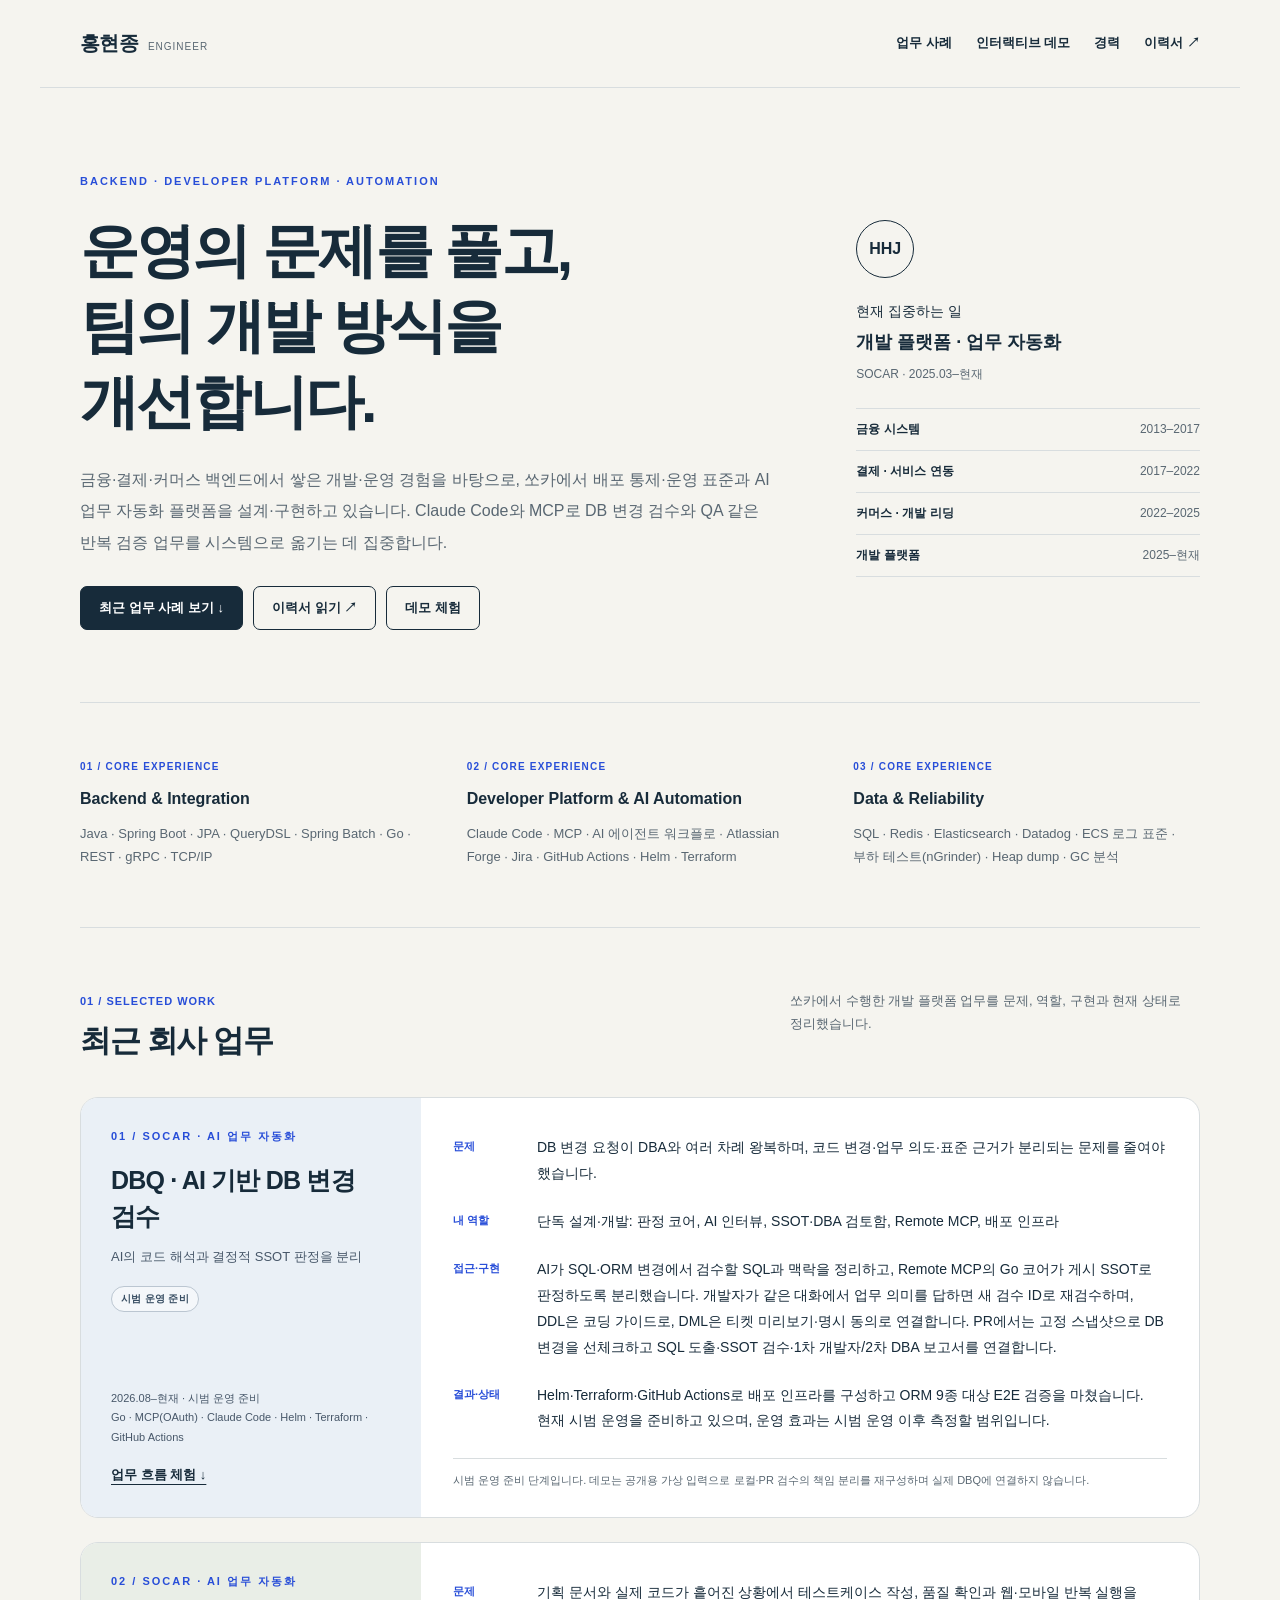
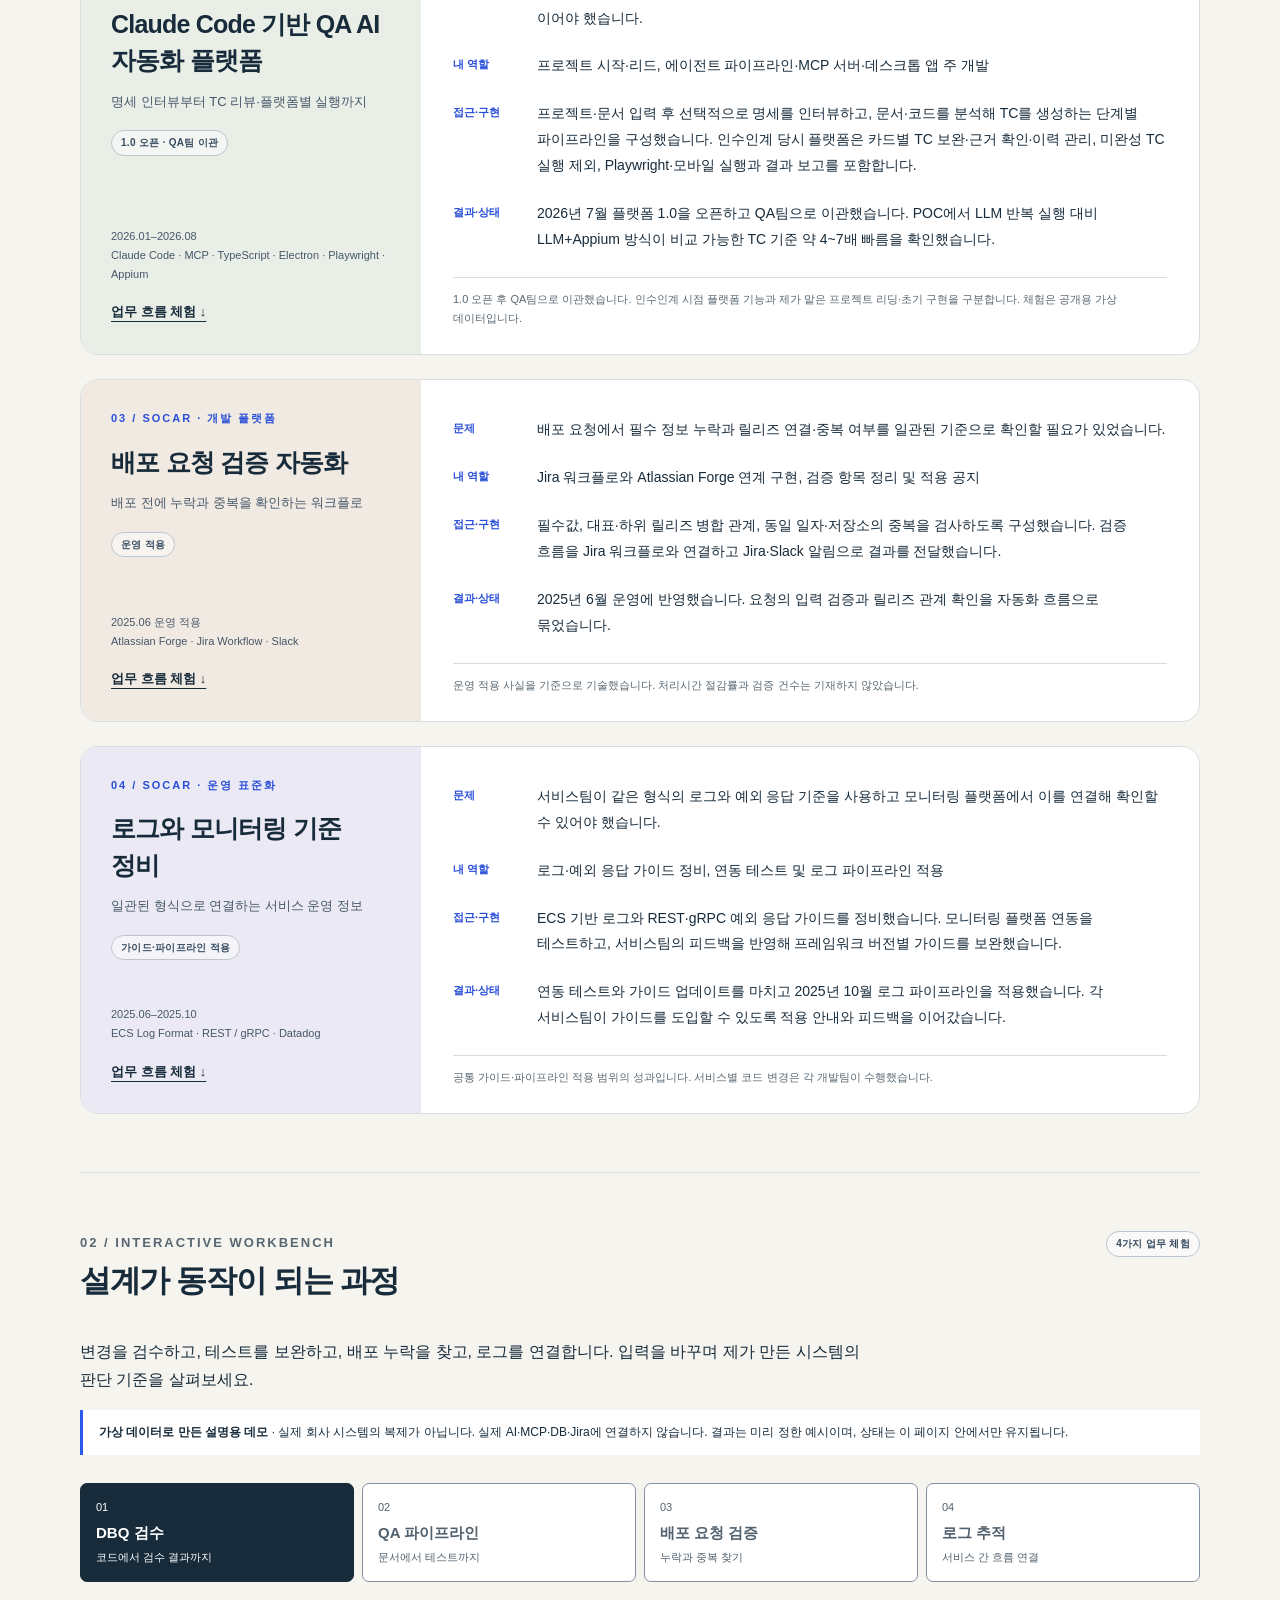
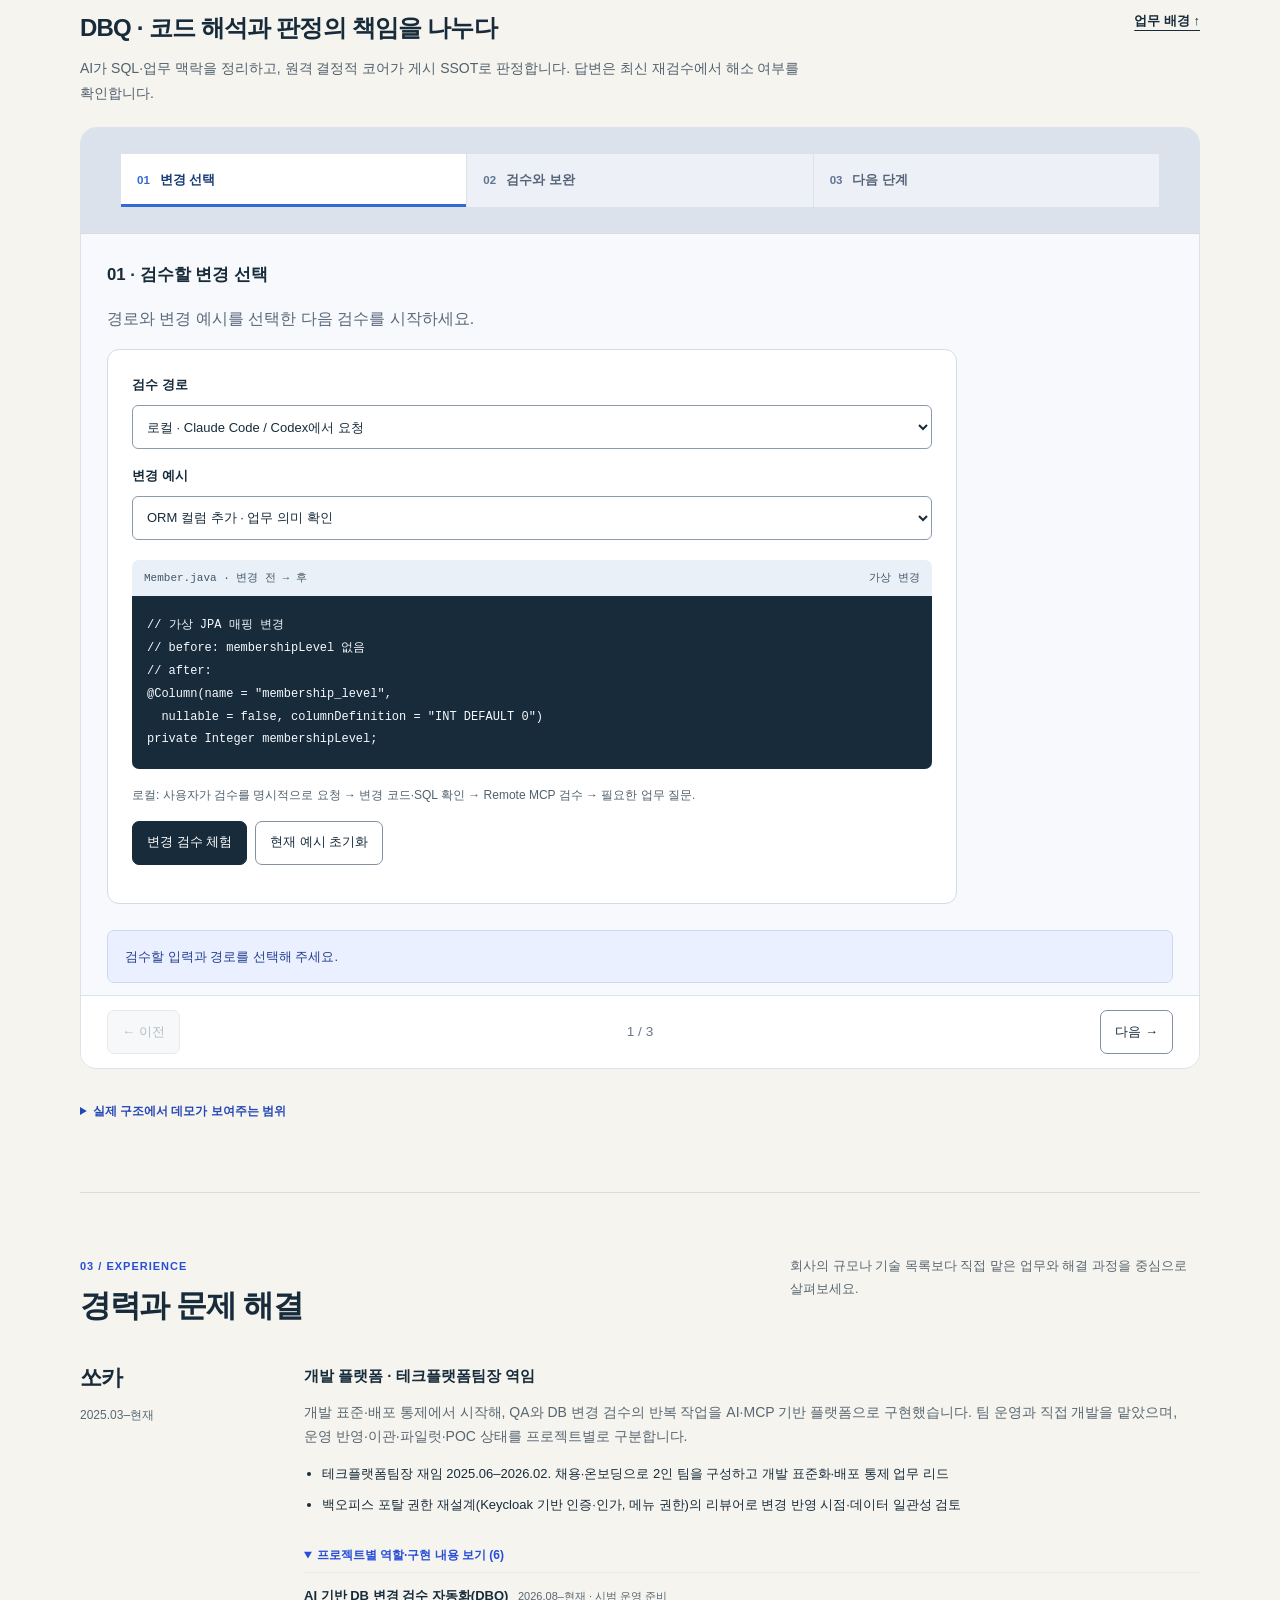
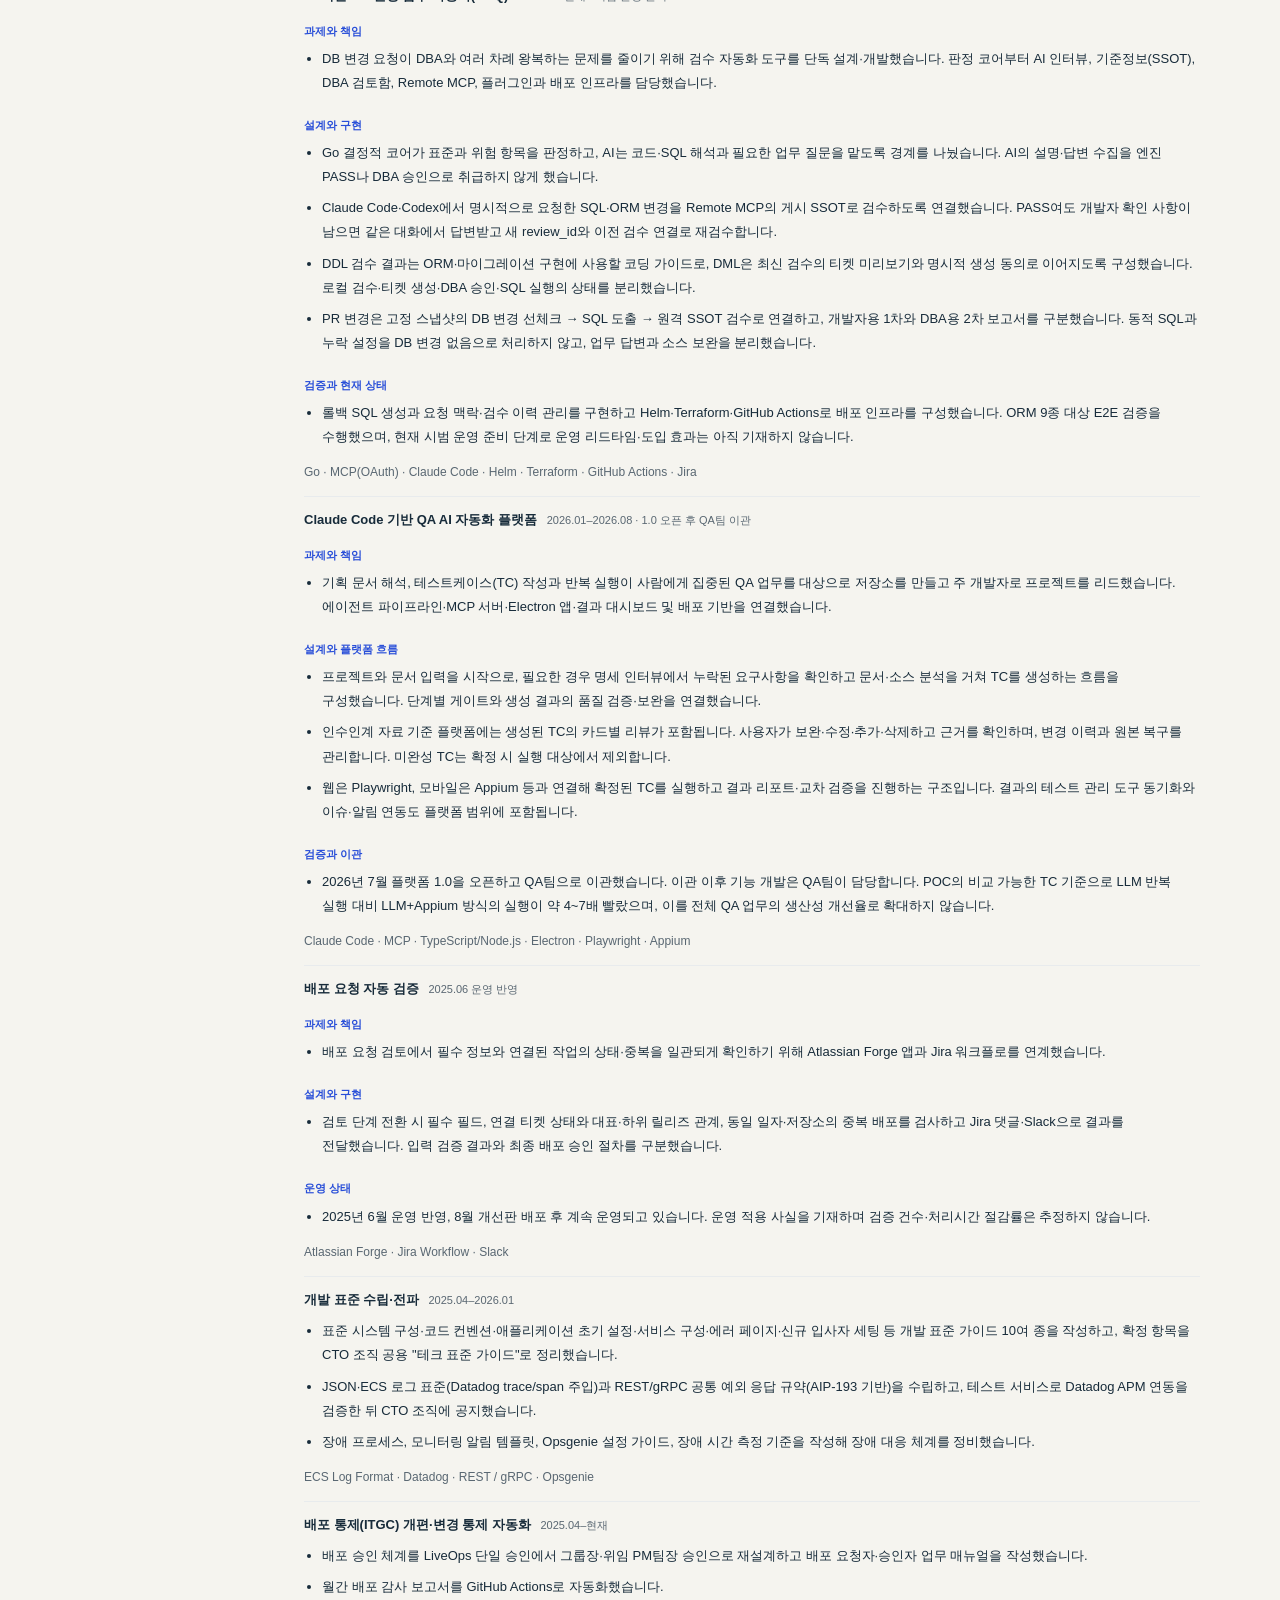
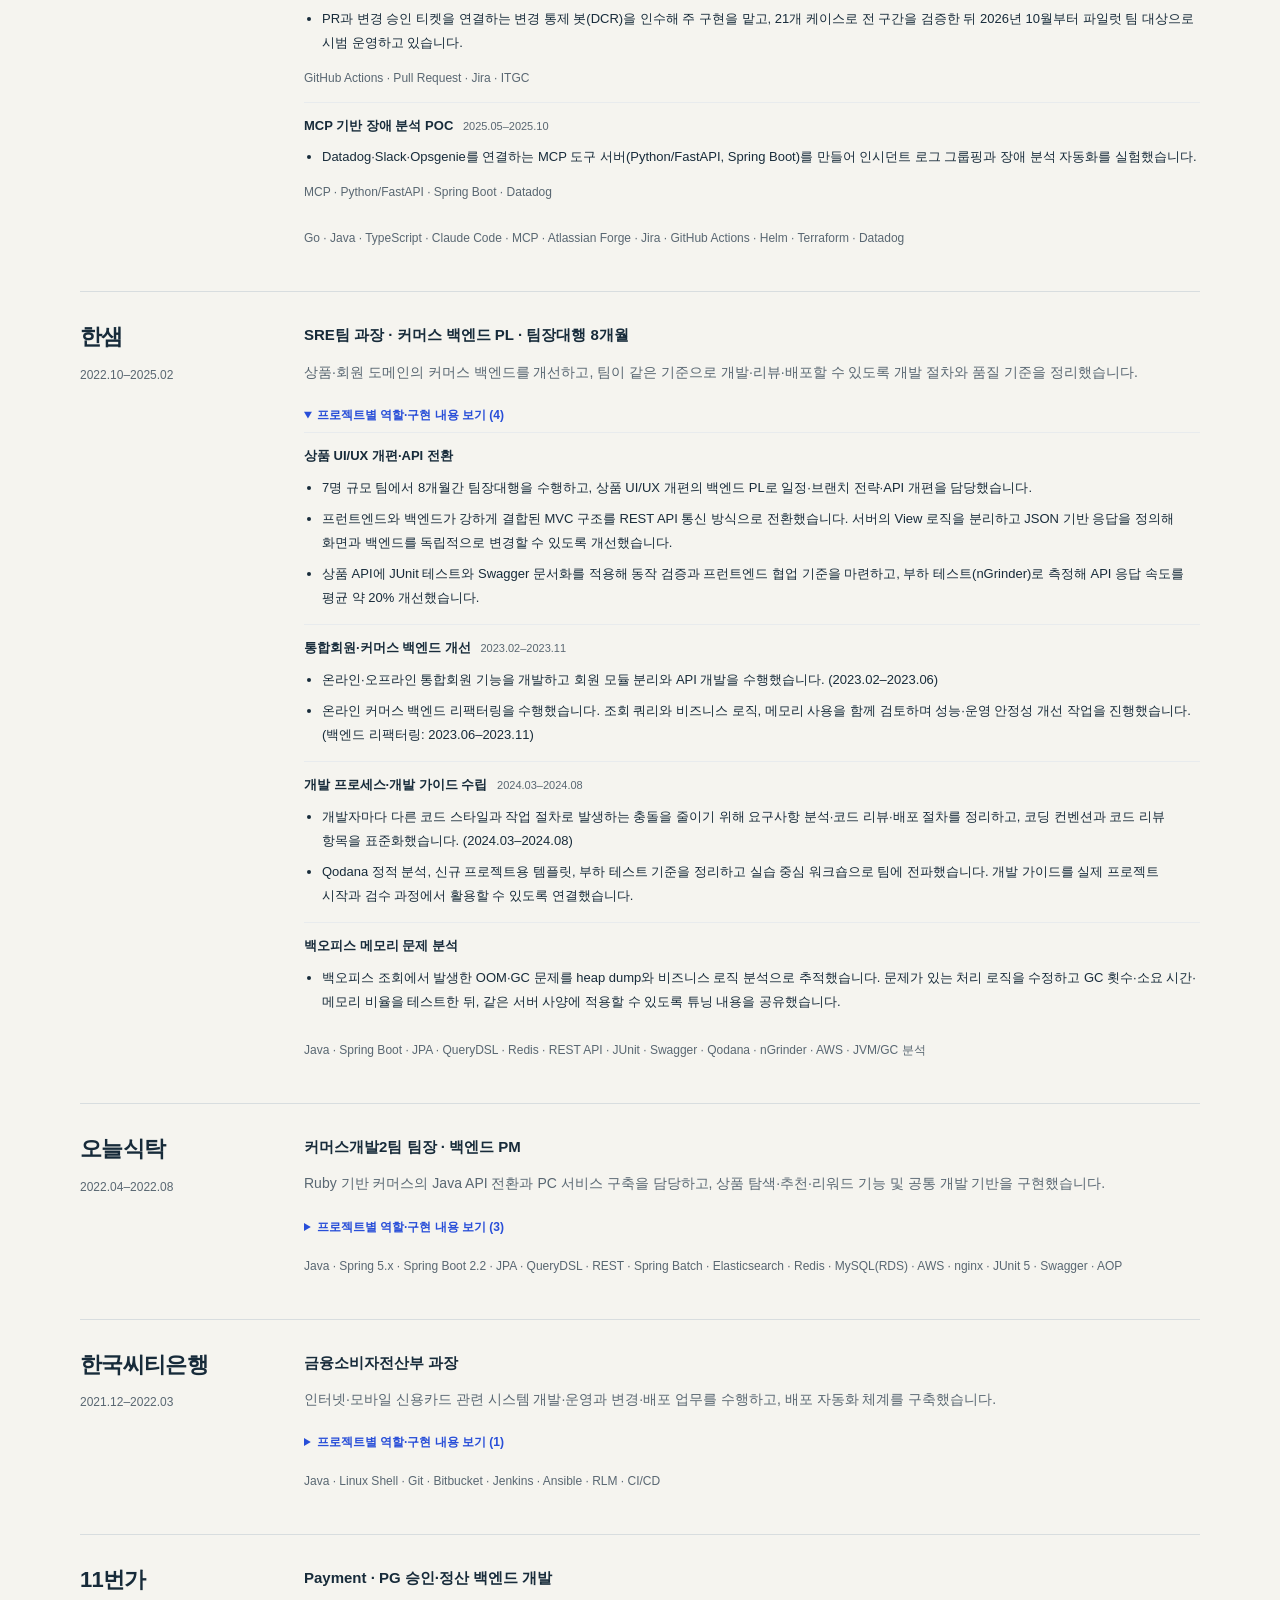
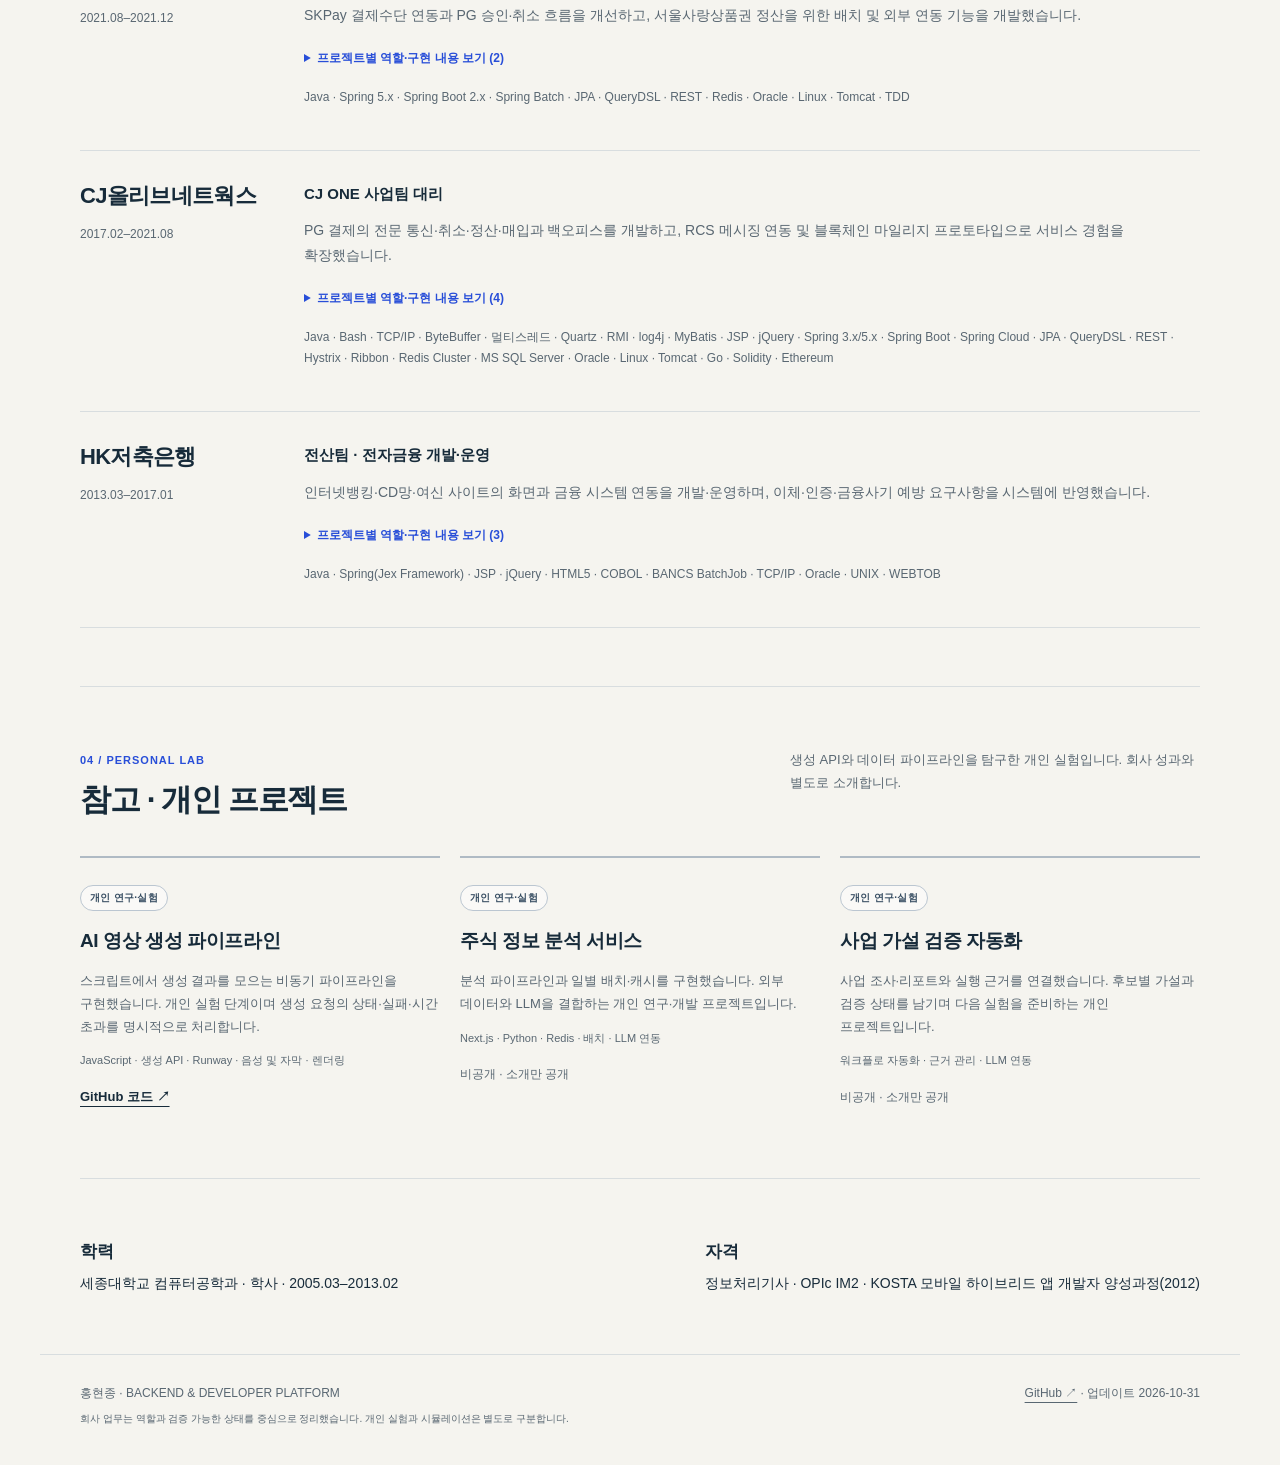
==== commit 16fa4dd2: "Add step-by-step portfolio demos" ====
--- a/index.html
+++ b/index.html
@@ -4,7 +4,7 @@
 <meta name="description" content="홍현종의 백엔드·개발 플랫폼 경력. 쏘카 업무 사례와 금융·결제·커머스 개발 경험">
 <meta name="color-scheme" content="light">
 <title>홍현종 | Backend &amp; Developer Platform</title><link rel="stylesheet" href="styles.css?v=90c74e65d6dd">
-<link rel="stylesheet" href="templates/demo.css?v=825be4f30ffa">
+<link rel="stylesheet" href="templates/demo.css?v=c2a2792b4445">
 </head><body><a class="skip" href="#main">본문으로 이동</a><nav aria-label="주요 메뉴"><a class="brand" href="index.html">홍현종<small>ENGINEER</small></a><div class="links"><a href="#projects">업무 사례</a><a href="#demo">인터랙티브 데모</a><a href="#experience">경력</a><a href="resume.html">이력서 ↗</a></div></nav>
 <main id="main"><section class="hero"><div><p class="eyebrow">Backend · Developer Platform · Automation</p><h1>운영의 문제를 풀고,<br>팀의 개발 방식을 개선합니다.</h1><p class="intro">금융·결제·커머스 백엔드에서 쌓은 개발·운영 경험을 바탕으로, 쏘카에서 배포 통제·운영 표준과 AI 업무 자동화 플랫폼을 설계·구현하고 있습니다. Claude Code와 MCP로 DB 변경 검수와 QA 같은 반복 검증 업무를 시스템으로 옮기는 데 집중합니다.</p><div class="buttons"><a class="button primary" href="#projects">최근 업무 사례 보기 ↓</a><a class="button" href="resume.html">이력서 읽기 ↗</a><a class="button" href="#demo">데모 체험</a></div></div><aside class="hero-aside" aria-label="경력 개요"><div class="portrait-mark" aria-hidden="true">HHJ</div><p class="current-role">현재 집중하는 일<strong>개발 플랫폼 · 업무 자동화</strong><span class="muted">SOCAR · 2025.03–현재</span></p><ol class="path"><li><strong>금융 시스템</strong><span>2013–2017</span></li><li><strong>결제 · 서비스 연동</strong><span>2017–2022</span></li><li><strong>커머스 · 개발 리딩</strong><span>2022–2025</span></li><li><strong>개발 플랫폼</strong><span>2025–현재</span></li></ol></aside></section>
 <section class="section" aria-label="핵심 경험"><div class="skills"><div><span class="mini-label">01 / CORE EXPERIENCE</span><h3>Backend &amp; Integration</h3><p>Java · Spring Boot · JPA · QueryDSL · Spring Batch · Go · REST · gRPC · TCP/IP</p></div><div><span class="mini-label">02 / CORE EXPERIENCE</span><h3>Developer Platform &amp; AI Automation</h3><p>Claude Code · MCP · AI 에이전트 워크플로 · Atlassian Forge · Jira · GitHub Actions · Helm · Terraform</p></div><div><span class="mini-label">03 / CORE EXPERIENCE</span><h3>Data &amp; Reliability</h3><p>SQL · Redis · Elasticsearch · Datadog · ECS 로그 표준 · 부하 테스트(nGrinder) · Heap dump · GC 분석</p></div></div></section>
@@ -31,37 +31,47 @@
     </div>
     <section id="panel-dbq" role="tabpanel" aria-labelledby="tab-dbq" tabindex="0">
       <header class="workbench-header"><div><h3>DBQ · 코드 해석과 판정의 책임을 나누다</h3><p>AI가 SQL·업무 맥락을 정리하고, 원격 결정적 코어가 게시 SSOT로 판정합니다. 답변은 최신 재검수에서 해소 여부를 확인합니다.</p></div><a href="#db-review" class="text-link">업무 배경 ↑</a></header>
-      <ol class="flow-strip" aria-label="DBQ 전체 흐름"><li>명시적 로컬 검수</li><li>개발자 보완·재검수</li><li>PR 1차·2차 검수</li><li>요청 제출·DBA 검토</li></ol>
-      <div class="demo-layout">
-        <div class="demo-source"><label for="dbq-mode">검수 경로</label><select id="dbq-mode"><option value="local">로컬 · Claude Code / Codex에서 요청</option><option value="pr">PR · 고정된 변경 스냅샷 분석</option></select>
+      <div class="step-workbench" data-wizard="dbq">
+<nav class="step-tabs" aria-label="DBQ 진행 단계"><button type="button" data-step-target="0"><span>01</span><strong>변경 선택</strong></button><button type="button" data-step-target="1"><span>02</span><strong>검수와 보완</strong></button><button type="button" data-step-target="2"><span>03</span><strong>다음 단계</strong></button></nav>
+        <section class="step-panel" data-step="0"><h4>01 · 검수할 변경 선택</h4><p>경로와 변경 예시를 선택한 다음 검수를 시작하세요.</p><div class="demo-source"><label for="dbq-mode">검수 경로</label><select id="dbq-mode"><option value="local">로컬 · Claude Code / Codex에서 요청</option><option value="pr">PR · 고정된 변경 스냅샷 분석</option></select>
           <label for="dbq-scenario">변경 예시</label><select id="dbq-scenario"><option value="schema">ORM 컬럼 추가 · 업무 의미 확인</option><option value="dml">데이터 수정 · 기대값 확인</option><option value="unknown">동적 SQL · 도출 근거 부족</option><option value="none">문서 수정 · DB 변경 없음</option></select>
-          <div class="demo-code-header"><span id="dbq-file"></span><span>가상 변경</span></div><pre class="demo-code"><code id="dbq-input"></code></pre>
-          <p class="demo-small" id="dbq-path-note"></p><div class="demo-actions"><button type="button" class="primary" id="dbq-run">변경 검수 체험</button><button type="button" id="dbq-reset">현재 예시 초기화</button></div>
+          <div class="demo-code-header"><span id="dbq-file"></span><span>가상 변경</span></div><pre class="demo-code"><code id="dbq-input"></code></pre><p class="demo-small" id="dbq-path-note"></p><div class="demo-actions"><button type="button" class="primary" id="dbq-run">변경 검수 체험 →</button><button type="button" id="dbq-reset">현재 예시 초기화</button></div></div></section>
+        <section class="step-panel" data-step="1" hidden><h4>02 · 검수 결과와 보완</h4><div class="demo-review"><div class="demo-review-head"><h4>검수 결과</h4><span class="demo-badge" id="dbq-badge">검수 전</span></div><div class="demo-metrics"><div><span>엔진 판정</span><strong id="dbq-verdict">—</strong></div><div><span>개발자 확인</span><strong id="dbq-pending">—</strong></div><div><span>DBA 확인</span><strong id="dbq-dba">별도</strong></div></div>
+          <p id="dbq-summary">변경을 선택하고 검수를 시작하세요.</p><pre class="demo-code" id="dbq-result"></pre><p id="dbq-binding" class="demo-small"></p>
           <div id="dbq-answer-panel" hidden><label for="dbq-answer">개발자 업무 답변</label><select id="dbq-answer"><option value="">아직 확인하지 못했습니다</option><option value="vague">문제없습니다. 승인합니다.</option><option value="fact">준비된 가상 업무 근거로 답변</option></select><p class="demo-small" id="dbq-answer-help"></p><button id="dbq-rerun" type="button">답변 반영 후 재검수</button></div>
-          <div id="dbq-source-panel" hidden><p class="demo-small">동적 조건의 실제 분기와 대상 DB를 확인해야 SQL을 확정할 수 있습니다.</p><button id="dbq-source" type="button">가상 소스·설정 보완하기</button></div>
-        </div>
-        <div class="demo-review"><div class="demo-review-head"><h4>검수 결과와 다음 행동</h4><span class="demo-badge" id="dbq-badge">검수 전</span></div><div class="demo-metrics"><div><span>엔진 판정</span><strong id="dbq-verdict">—</strong></div><div><span>개발자 확인</span><strong id="dbq-pending">—</strong></div><div><span>DBA 확인</span><strong id="dbq-dba">별도</strong></div></div>
-          <p id="dbq-summary">왼쪽의 변경 예시를 골라 검수를 시작하세요.</p><pre class="demo-code" id="dbq-result"></pre><p id="dbq-binding" class="demo-small"></p><div class="demo-principle"><strong>코어 PASS + 개발자 확인 0건</strong><p>로컬 검수 완료 기준입니다. PR 자동 검수·DBA 승인·운영 DB 실행을 대신하지 않습니다.</p></div>
-          <div id="dbq-next-panel" hidden><button id="dbq-next" type="button"></button><p id="dbq-next-result" class="demo-small"></p></div>
-        </div>
-      </div><p class="demo-feedback" id="dbq-status" role="status" aria-live="polite" aria-atomic="true">검수할 입력과 경로를 선택해 주세요.</p>
+          <div id="dbq-source-panel" hidden><p class="demo-small">동적 조건의 실제 분기와 대상 DB를 확인해야 SQL을 확정할 수 있습니다.</p><button id="dbq-source" type="button">가상 소스·설정 보완하기</button></div></div></section>
+        <section class="step-panel" data-step="2" hidden><h4>03 · 다음 단계</h4><div class="demo-review"><div class="demo-principle"><strong>코어 PASS + 개발자 확인 0건</strong><p>로컬 검수 완료 기준입니다. PR 자동 검수·DBA 승인·운영 DB 실행을 대신하지 않습니다.</p></div><p>검수와 업무 확인이 끝나면 변경 유형에 맞는 다음 단계를 확인할 수 있습니다.</p><div id="dbq-next-panel" hidden><button id="dbq-next" type="button"></button><p id="dbq-next-result" class="demo-small"></p></div></div></section>
+        <p class="demo-feedback" id="dbq-status" role="status" aria-live="polite" aria-atomic="true">검수할 입력과 경로를 선택해 주세요.</p>
+<div class="step-actions"><button type="button" data-step-prev>← 이전</button><span data-step-progress aria-live="polite"></span><button type="button" data-step-next>다음 →</button></div>      </div>
       <details class="architecture"><summary>실제 구조에서 데모가 보여주는 범위</summary><ul><li>로컬은 사용자가 명시적으로 요청합니다. 코드를 편집하거나 커밋했다는 이유만으로 검수를 시작하지 않습니다.</li><li>AI의 SQL 도출 결과와 Remote MCP 코어 판정은 다릅니다. 불확실한 SQL은 소스 보완이 필요합니다.</li><li>개발자 질문과 DBA의 승인 전·실행 전 확인을 구분합니다. ‘승인합니다’라는 말로 업무 근거를 대신하지 않습니다.</li><li>DDL은 코딩 가이드, DML은 최신 검수의 티켓 미리보기와 생성 동의로 이어집니다. PR 검수는 별도 실행이며 이전 로컬 PASS를 복사하지 않습니다.</li></ul></details>
     </section>
     <section id="panel-qa" role="tabpanel" aria-labelledby="tab-qa" tabindex="0" hidden>
-      <header class="workbench-header"><div><h3>QA 자동화 스튜디오</h3><p>원본 목업을 직접 체험해 보세요. 회사 내부 설치·권한 안내는 공개 화면에서 제외했습니다.</p></div><a class="text-link" href="qa-reference.html?v=472601028dd7" target="_blank" rel="noopener">목업 크게 열기 ↗</a></header>
-      <iframe class="qa-reference" src="qa-reference.html?v=472601028dd7" title="QA 자동화 스튜디오 원본 목업" sandbox="allow-scripts" loading="lazy"></iframe>
+      <header class="workbench-header"><div><h3>QA 자동화 스튜디오</h3><p>원본 목업을 직접 체험해 보세요. 회사 내부 설치·권한 안내는 공개 화면에서 제외했습니다.</p></div><a class="text-link" href="qa-reference.html?v=b843fe03f190" target="_blank" rel="noopener">목업 크게 열기 ↗</a></header>
+      <iframe class="qa-reference" src="qa-reference.html?v=b843fe03f190" title="QA 자동화 스튜디오 원본 목업" sandbox="allow-scripts" loading="lazy"></iframe>
     </section>
     <section id="panel-release" role="tabpanel" aria-labelledby="tab-release" tabindex="0" hidden>
       <header class="workbench-header"><div><h3>배포 요청 · 필수값과 연결 관계를 함께 확인하다</h3><p>필드를 채웠더라도 연결 티켓의 상태나 같은 날의 중복 배포가 남을 수 있습니다.</p></div><a class="text-link" href="#release-validation">업무 배경 ↑</a></header>
-      <div class="demo-layout"><form class="demo-source" id="release-form"><label for="release-repo">가상 저장소</label><select id="release-repo"><option value="checkout-api">checkout-api</option><option value="catalog-api">catalog-api</option></select><label for="release-date">배포 예정일</label><input id="release-date" type="date" value="2026-11-03"><label for="release-note">변경 내용</label><input id="release-note" type="text" maxlength="160" placeholder="예: 결제 오류 메시지 개선"><label for="release-linked">연결된 작업 티켓</label><select id="release-linked"><option value="missing">연결 없음</option><option value="open">연결됨 · 진행 중</option><option value="ready">연결됨 · 배포 준비 완료</option></select><p class="demo-small">중복 예시: checkout-api에 2026-11-03 배포 요청 1건이 이미 있습니다. 다른 저장소나 날짜로 바꿔 비교해 보세요.</p><div class="demo-actions"><button class="primary" type="submit">1. 요청 검증</button><button id="release-example" type="button">2. 보완된 예시 채우기</button><button id="release-reset" type="button">초기화</button></div><p id="release-status" class="demo-feedback" role="status" aria-live="polite" aria-atomic="true">먼저 ‘1. 요청 검증’을 눌러 누락과 중복을 확인해 보세요.</p></form><div class="demo-review"><h4>입력·연결·중복 검증</h4><ul id="release-results"><li>아직 검증하지 않았습니다.</li></ul><pre id="release-notice" class="demo-code">가상 Jira·Slack 알림 미리보기</pre><p class="demo-small">예시 정책입니다. 검증 통과는 배포 승인이나 실제 배포가 아닙니다. 댓글·알림을 외부로 보내지 않습니다.</p></div></div>
+      <div class="step-workbench" data-wizard="release">
+<nav class="step-tabs" aria-label="배포 요청 진행 단계"><button type="button" data-step-target="0"><span>01</span><strong>요청 작성</strong></button><button type="button" data-step-target="1"><span>02</span><strong>검증 결과</strong></button><button type="button" data-step-target="2"><span>03</span><strong>알림 미리보기</strong></button></nav>
+        <section class="step-panel" data-step="0"><h4>01 · 배포 요청 작성</h4><form class="demo-source" id="release-form"><label for="release-repo">가상 저장소</label><select id="release-repo"><option value="checkout-api">checkout-api</option><option value="catalog-api">catalog-api</option></select><label for="release-date">배포 예정일</label><input id="release-date" type="date" value="2026-11-03"><label for="release-note">변경 내용</label><input id="release-note" type="text" maxlength="160" placeholder="예: 결제 오류 메시지 개선"><label for="release-linked">연결된 작업 티켓</label><select id="release-linked"><option value="missing">연결 없음</option><option value="open">연결됨 · 진행 중</option><option value="ready">연결됨 · 배포 준비 완료</option></select><p class="demo-small">중복 예시: checkout-api에 2026-11-03 배포 요청 1건이 이미 있습니다. 다른 저장소나 날짜로 바꿔 비교해 보세요.</p><div class="demo-actions"><button class="primary" type="submit">요청 검증 →</button><button id="release-example" type="button">보완된 예시 채우기</button><button id="release-reset" type="button">초기화</button></div></form></section>
+        <section class="step-panel" data-step="1" hidden><h4>02 · 입력·연결·중복 검증</h4><div class="demo-review"><ul id="release-results"><li>아직 검증하지 않았습니다.</li></ul><p>보완 항목이 있으면 이전 단계로 돌아가 수정하고 다시 검증하세요.</p></div></section>
+        <section class="step-panel" data-step="2" hidden><h4>03 · 가상 알림 미리보기</h4><div class="demo-review"><pre id="release-notice" class="demo-code">가상 Jira·Slack 알림 미리보기</pre><p class="demo-small">예시 정책입니다. 검증 통과는 배포 승인이나 실제 배포가 아닙니다. 댓글·알림을 외부로 보내지 않습니다.</p></div></section>
+        <p id="release-status" class="demo-feedback" role="status" aria-live="polite" aria-atomic="true">요청을 작성하고 검증해 보세요.</p>
+<div class="step-actions"><button type="button" data-step-prev>← 이전</button><span data-step-progress aria-live="polite"></span><button type="button" data-step-next>다음 →</button></div>      </div>
     </section>
     <section id="panel-logs" role="tabpanel" aria-labelledby="tab-logs" tabindex="0" hidden>
       <header class="workbench-header"><div><h3>로그 · 결제 장애의 흐름을 따라가다</h3><p>가상 상황: 고객의 주문이 실패했습니다. 뒤섞인 로그에서 같은 요청의 trace ID를 찾아 어느 서비스에서 문제가 생겼는지 확인해 보세요.</p></div><a class="text-link" href="#logging-standards">업무 배경 ↑</a></header>
-      <div class="demo-layout"><div class="demo-source"><p class="demo-small"><strong>체험 순서</strong> · ① 주문 요청 선택 → ② 연결된 사건 2건과 장애 지점 확인 → ③ 공통 JSON 형식 비교</p><label for="logs-trace">추적할 가상 요청</label><select id="logs-trace"><option value="all">전체 · 서로 섞인 3개 이벤트</option><option value="trace-order">주문 요청 · trace-order</option><option value="trace-search">검색 요청 · trace-search</option></select><label for="logs-format">표시 형식</label><select id="logs-format"><option value="raw">서비스별 기존 텍스트</option><option value="ecs">공통 JSON / ECS 예시</option></select><label for="logs-protocol">예외 응답 예시</label><select id="logs-protocol"><option value="rest">REST</option><option value="grpc">gRPC</option></select><button id="logs-reset" type="button">초기화</button><div class="demo-principle"><strong>같은 요청의 사건을 연결</strong><p>표준 로그·trace/span 연결과 공통 예외 형식의 설계 의도를 보여줍니다. Datadog 실제 조회·장애 자동 진단은 아닙니다.</p></div></div><div class="demo-review"><h4>이 로그가 알려주는 것</h4><p id="logs-explanation" class="log-insight"></p><h4 id="logs-count">이벤트 3건</h4><pre id="logs-output" class="demo-code"></pre><h4>클라이언트 예외 응답</h4><pre id="logs-error" class="demo-code"></pre></div></div><p id="logs-status" class="demo-feedback" role="status" aria-live="polite" aria-atomic="true">전체 로그를 요청별로 좁혀 보세요.</p>
+      <div class="step-workbench" data-wizard="logs">
+<nav class="step-tabs" aria-label="로그 추적 진행 단계"><button type="button" data-step-target="0"><span>01</span><strong>요청 선택</strong></button><button type="button" data-step-target="1"><span>02</span><strong>서비스 흐름</strong></button><button type="button" data-step-target="2"><span>03</span><strong>예외 응답</strong></button></nav>
+        <section class="step-panel" data-step="0"><h4>01 · 추적할 요청 선택</h4><div class="demo-source"><label for="logs-trace">가상 요청</label><select id="logs-trace"><option value="all">전체 · 서로 섞인 3개 이벤트</option><option value="trace-order">주문 요청 · trace-order</option><option value="trace-search">검색 요청 · trace-search</option></select><p class="demo-small">주문 요청을 고르면 같은 trace ID로 연결된 로그를 볼 수 있습니다.</p><button id="logs-reset" type="button">초기화</button></div></section>
+        <section class="step-panel" data-step="1" hidden><h4>02 · 서비스 간 흐름</h4><div class="demo-review"><p id="logs-explanation" class="log-insight"></p><label for="logs-format">표시 형식</label><select id="logs-format"><option value="raw">서비스별 기존 텍스트</option><option value="ecs">공통 JSON / ECS 예시</option></select><h4 id="logs-count">이벤트 3건</h4><pre id="logs-output" class="demo-code"></pre></div></section>
+        <section class="step-panel" data-step="2" hidden><h4>03 · 클라이언트 예외 응답</h4><div class="demo-review"><label for="logs-protocol">응답 형식</label><select id="logs-protocol"><option value="rest">REST</option><option value="grpc">gRPC</option></select><pre id="logs-error" class="demo-code"></pre><div class="demo-principle"><strong>같은 요청의 사건을 연결</strong><p>표준 로그·trace/span 연결과 공통 예외 형식의 설계 의도를 보여줍니다. Datadog 실제 조회·장애 자동 진단은 아닙니다.</p></div></div></section>
+        <p id="logs-status" class="demo-feedback" role="status" aria-live="polite" aria-atomic="true">전체 로그를 요청별로 좁혀 보세요.</p>
+<div class="step-actions"><button type="button" data-step-prev>← 이전</button><span data-step-progress aria-live="polite"></span><button type="button" data-step-next>다음 →</button></div>      </div>
     </section>
   </div>
 </section>
 
 <section class="section" id="experience"><div class="section-title"><div><span class="section-no">03 / EXPERIENCE</span><h2>경력과 문제 해결</h2></div><p>회사의 규모나 기술 목록보다 직접 맡은 업무와 해결 과정을 중심으로 살펴보세요.</p></div><article class="career" id="career-0"><div><h3>쏘카</h3><span class="muted">2025.03–현재</span></div><div><p class="role">개발 플랫폼 · 테크플랫폼팀장 역임</p><p class="career-summary">개발 표준·배포 통제에서 시작해, QA와 DB 변경 검수의 반복 작업을 AI·MCP 기반 플랫폼으로 구현했습니다. 팀 운영과 직접 개발을 맡았으며, 운영 반영·이관·파일럿·POC 상태를 프로젝트별로 구분합니다.</p><ul><li>테크플랫폼팀장 재임 2025.06–2026.02. 채용·온보딩으로 2인 팀을 구성하고 개발 표준화·배포 통제 업무 리드</li><li>백오피스 포탈 권한 재설계(Keycloak 기반 인증·인가, 메뉴 권한)의 리뷰어로 변경 반영 시점·데이터 일관성 검토</li></ul><details open><summary>프로젝트별 역할·구현 내용 보기 (6)</summary><section class="career-project"><h4>AI 기반 DB 변경 검수 자동화(DBQ) <span class="period">2026.08–현재 · 시범 운영 준비</span></h4><div class="career-detail"><h5>과제와 책임</h5><ul><li>DB 변경 요청이 DBA와 여러 차례 왕복하는 문제를 줄이기 위해 검수 자동화 도구를 단독 설계·개발했습니다. 판정 코어부터 AI 인터뷰, 기준정보(SSOT), DBA 검토함, Remote MCP, 플러그인과 배포 인프라를 담당했습니다.</li></ul></div><div class="career-detail"><h5>설계와 구현</h5><ul><li>Go 결정적 코어가 표준과 위험 항목을 판정하고, AI는 코드·SQL 해석과 필요한 업무 질문을 맡도록 경계를 나눴습니다. AI의 설명·답변 수집을 엔진 PASS나 DBA 승인으로 취급하지 않게 했습니다.</li><li>Claude Code·Codex에서 명시적으로 요청한 SQL·ORM 변경을 Remote MCP의 게시 SSOT로 검수하도록 연결했습니다. PASS여도 개발자 확인 사항이 남으면 같은 대화에서 답변받고 새 review_id와 이전 검수 연결로 재검수합니다.</li><li>DDL 검수 결과는 ORM·마이그레이션 구현에 사용할 코딩 가이드로, DML은 최신 검수의 티켓 미리보기와 명시적 생성 동의로 이어지도록 구성했습니다. 로컬 검수·티켓 생성·DBA 승인·SQL 실행의 상태를 분리했습니다.</li><li>PR 변경은 고정 스냅샷의 DB 변경 선체크 → SQL 도출 → 원격 SSOT 검수로 연결하고, 개발자용 1차와 DBA용 2차 보고서를 구분했습니다. 동적 SQL과 누락 설정을 DB 변경 없음으로 처리하지 않고, 업무 답변과 소스 보완을 분리했습니다.</li></ul></div><div class="career-detail"><h5>검증과 현재 상태</h5><ul><li>롤백 SQL 생성과 요청 맥락·검수 이력 관리를 구현하고 Helm·Terraform·GitHub Actions로 배포 인프라를 구성했습니다. ORM 9종 대상 E2E 검증을 수행했으며, 현재 시범 운영 준비 단계로 운영 리드타임·도입 효과는 아직 기재하지 않습니다.</li></ul></div><p>Go · MCP(OAuth) · Claude Code · Helm · Terraform · GitHub Actions · Jira</p></section><section class="career-project"><h4>Claude Code 기반 QA AI 자동화 플랫폼 <span class="period">2026.01–2026.08 · 1.0 오픈 후 QA팀 이관</span></h4><div class="career-detail"><h5>과제와 책임</h5><ul><li>기획 문서 해석, 테스트케이스(TC) 작성과 반복 실행이 사람에게 집중된 QA 업무를 대상으로 저장소를 만들고 주 개발자로 프로젝트를 리드했습니다. 에이전트 파이프라인·MCP 서버·Electron 앱·결과 대시보드 및 배포 기반을 연결했습니다.</li></ul></div><div class="career-detail"><h5>설계와 플랫폼 흐름</h5><ul><li>프로젝트와 문서 입력을 시작으로, 필요한 경우 명세 인터뷰에서 누락된 요구사항을 확인하고 문서·소스 분석을 거쳐 TC를 생성하는 흐름을 구성했습니다. 단계별 게이트와 생성 결과의 품질 검증·보완을 연결했습니다.</li><li>인수인계 자료 기준 플랫폼에는 생성된 TC의 카드별 리뷰가 포함됩니다. 사용자가 보완·수정·추가·삭제하고 근거를 확인하며, 변경 이력과 원본 복구를 관리합니다. 미완성 TC는 확정 시 실행 대상에서 제외합니다.</li><li>웹은 Playwright, 모바일은 Appium 등과 연결해 확정된 TC를 실행하고 결과 리포트·교차 검증을 진행하는 구조입니다. 결과의 테스트 관리 도구 동기화와 이슈·알림 연동도 플랫폼 범위에 포함됩니다.</li></ul></div><div class="career-detail"><h5>검증과 이관</h5><ul><li>2026년 7월 플랫폼 1.0을 오픈하고 QA팀으로 이관했습니다. 이관 이후 기능 개발은 QA팀이 담당합니다. POC의 비교 가능한 TC 기준으로 LLM 반복 실행 대비 LLM+Appium 방식의 실행이 약 4~7배 빨랐으며, 이를 전체 QA 업무의 생산성 개선율로 확대하지 않습니다.</li></ul></div><p>Claude Code · MCP · TypeScript/Node.js · Electron · Playwright · Appium</p></section><section class="career-project"><h4>배포 요청 자동 검증 <span class="period">2025.06 운영 반영</span></h4><div class="career-detail"><h5>과제와 책임</h5><ul><li>배포 요청 검토에서 필수 정보와 연결된 작업의 상태·중복을 일관되게 확인하기 위해 Atlassian Forge 앱과 Jira 워크플로를 연계했습니다.</li></ul></div><div class="career-detail"><h5>설계와 구현</h5><ul><li>검토 단계 전환 시 필수 필드, 연결 티켓 상태와 대표·하위 릴리즈 관계, 동일 일자·저장소의 중복 배포를 검사하고 Jira 댓글·Slack으로 결과를 전달했습니다. 입력 검증 결과와 최종 배포 승인 절차를 구분했습니다.</li></ul></div><div class="career-detail"><h5>운영 상태</h5><ul><li>2025년 6월 운영 반영, 8월 개선판 배포 후 계속 운영되고 있습니다. 운영 적용 사실을 기재하며 검증 건수·처리시간 절감률은 추정하지 않습니다.</li></ul></div><p>Atlassian Forge · Jira Workflow · Slack</p></section><section class="career-project"><h4>개발 표준 수립·전파 <span class="period">2025.04–2026.01</span></h4><ul><li>표준 시스템 구성·코드 컨벤션·애플리케이션 초기 설정·서비스 구성·에러 페이지·신규 입사자 세팅 등 개발 표준 가이드 10여 종을 작성하고, 확정 항목을 CTO 조직 공용 &quot;테크 표준 가이드&quot;로 정리했습니다.</li><li>JSON·ECS 로그 표준(Datadog trace/span 주입)과 REST/gRPC 공통 예외 응답 규약(AIP-193 기반)을 수립하고, 테스트 서비스로 Datadog APM 연동을 검증한 뒤 CTO 조직에 공지했습니다.</li><li>장애 프로세스, 모니터링 알림 템플릿, Opsgenie 설정 가이드, 장애 시간 측정 기준을 작성해 장애 대응 체계를 정비했습니다.</li></ul><p>ECS Log Format · Datadog · REST / gRPC · Opsgenie</p></section><section class="career-project"><h4>배포 통제(ITGC) 개편·변경 통제 자동화 <span class="period">2025.04–현재</span></h4><ul><li>배포 승인 체계를 LiveOps 단일 승인에서 그룹장·위임 PM팀장 승인으로 재설계하고 배포 요청자·승인자 업무 매뉴얼을 작성했습니다.</li><li>월간 배포 감사 보고서를 GitHub Actions로 자동화했습니다.</li><li>PR과 변경 승인 티켓을 연결하는 변경 통제 봇(DCR)을 인수해 주 구현을 맡고, 21개 케이스로 전 구간을 검증한 뒤 2026년 10월부터 파일럿 팀 대상으로 시범 운영하고 있습니다.</li></ul><p>GitHub Actions · Pull Request · Jira · ITGC</p></section><section class="career-project"><h4>MCP 기반 장애 분석 POC <span class="period">2025.05–2025.10</span></h4><ul><li>Datadog·Slack·Opsgenie를 연결하는 MCP 도구 서버(Python/FastAPI, Spring Boot)를 만들어 인시던트 로그 그룹핑과 장애 분석 자동화를 실험했습니다.</li></ul><p>MCP · Python/FastAPI · Spring Boot · Datadog</p></section></details><p class="note">Go · Java · TypeScript · Claude Code · MCP · Atlassian Forge · Jira · GitHub Actions · Helm · Terraform · Datadog</p></div></article><article class="career" id="career-1"><div><h3>한샘</h3><span class="muted">2022.10–2025.02</span></div><div><p class="role">SRE팀 과장 · 커머스 백엔드 PL · 팀장대행 8개월</p><p class="career-summary">상품·회원 도메인의 커머스 백엔드를 개선하고, 팀이 같은 기준으로 개발·리뷰·배포할 수 있도록 개발 절차와 품질 기준을 정리했습니다.</p><details open><summary>프로젝트별 역할·구현 내용 보기 (4)</summary><section class="career-project"><h4>상품 UI/UX 개편·API 전환 </h4><ul><li>7명 규모 팀에서 8개월간 팀장대행을 수행하고, 상품 UI/UX 개편의 백엔드 PL로 일정·브랜치 전략·API 개편을 담당했습니다.</li><li>프런트엔드와 백엔드가 강하게 결합된 MVC 구조를 REST API 통신 방식으로 전환했습니다. 서버의 View 로직을 분리하고 JSON 기반 응답을 정의해 화면과 백엔드를 독립적으로 변경할 수 있도록 개선했습니다.</li><li>상품 API에 JUnit 테스트와 Swagger 문서화를 적용해 동작 검증과 프런트엔드 협업 기준을 마련하고, 부하 테스트(nGrinder)로 측정해 API 응답 속도를 평균 약 20% 개선했습니다.</li></ul></section><section class="career-project"><h4>통합회원·커머스 백엔드 개선 <span class="period">2023.02–2023.11</span></h4><ul><li>온라인·오프라인 통합회원 기능을 개발하고 회원 모듈 분리와 API 개발을 수행했습니다. (2023.02–2023.06)</li><li>온라인 커머스 백엔드 리팩터링을 수행했습니다. 조회 쿼리와 비즈니스 로직, 메모리 사용을 함께 검토하며 성능·운영 안정성 개선 작업을 진행했습니다. (백엔드 리팩터링: 2023.06–2023.11)</li></ul></section><section class="career-project"><h4>개발 프로세스·개발 가이드 수립 <span class="period">2024.03–2024.08</span></h4><ul><li>개발자마다 다른 코드 스타일과 작업 절차로 발생하는 충돌을 줄이기 위해 요구사항 분석·코드 리뷰·배포 절차를 정리하고, 코딩 컨벤션과 코드 리뷰 항목을 표준화했습니다. (2024.03–2024.08)</li><li>Qodana 정적 분석, 신규 프로젝트용 템플릿, 부하 테스트 기준을 정리하고 실습 중심 워크숍으로 팀에 전파했습니다. 개발 가이드를 실제 프로젝트 시작과 검수 과정에서 활용할 수 있도록 연결했습니다.</li></ul></section><section class="career-project"><h4>백오피스 메모리 문제 분석 </h4><ul><li>백오피스 조회에서 발생한 OOM·GC 문제를 heap dump와 비즈니스 로직 분석으로 추적했습니다. 문제가 있는 처리 로직을 수정하고 GC 횟수·소요 시간·메모리 비율을 테스트한 뒤, 같은 서버 사양에 적용할 수 있도록 튜닝 내용을 공유했습니다.</li></ul></section></details><p class="note">Java · Spring Boot · JPA · QueryDSL · Redis · REST API · JUnit · Swagger · Qodana · nGrinder · AWS · JVM/GC 분석</p></div></article><article class="career" id="career-2"><div><h3>오늘식탁</h3><span class="muted">2022.04–2022.08</span></div><div><p class="role">커머스개발2팀 팀장 · 백엔드 PM</p><p class="career-summary">Ruby 기반 커머스의 Java API 전환과 PC 서비스 구축을 담당하고, 상품 탐색·추천·리워드 기능 및 공통 개발 기반을 구현했습니다.</p><details><summary>프로젝트별 역할·구현 내용 보기 (3)</summary><section class="career-project"><h4>PC 커머스 구축·Ruby → Java API 전환 <span class="period">2022.04–2022.06</span></h4><ul><li>PC 커머스 신규 구축에서 백엔드 PM 및 개발을 담당했습니다. 기존 Ruby 기반 서비스의 유지보수 문제를 개선하기 위해 React 프런트엔드와 연동할 Java API로 백엔드 포팅을 진행했습니다. (2022.04–2022.06)</li><li>상품 목록·상세, 검색 화면, 꿀조합 목록, 상품 추천 API를 개발하고, 추천 키워드 API를 Elasticsearch와 연동했습니다. 상품을 찾고 비교·탐색하는 화면별 요구사항을 API로 구현했습니다.</li><li>멀티모듈 구성을 마련하고 AOP 기반 고객 캐시 데이터·로깅 공통 처리를 구현했습니다. Swagger로 API 입출력 구조를 공유하고 서비스 테스트 코드로 API 동작을 검증했습니다.</li><li>AWS 인스턴스 생성과 nginx 라우팅 설정으로 신규 서비스 서버를 구성하고, 모바일 신규 개발 서버 구축을 수행했습니다.</li></ul></section><section class="career-project"><h4>UI/UX 개선·개발 우선순위 조율 </h4><ul><li>UI/UX 개선 프로젝트에서 PO 역할을 겸해 OKR과 개선 방향을 검토했습니다. 퍼널 개선 항목의 적합성을 검토하고 API 속도 개선 대상을 정리해 우선순위를 산정했습니다.</li><li>기획자와 개선 범위·일정을 검토하고, 항목별 workflow를 작성해 화면·API 개선 작업의 실행 순서를 구체화했습니다.</li></ul></section><section class="career-project"><h4>친구추천 이벤트·포인트 배치 <span class="period">2022.07</span></h4><ul><li>친구추천 이벤트의 DB·엔티티와 정보 조회·랭킹 조회 API를 개발했습니다. 추천 포인트 발급을 Spring Batch로 구현해 이벤트 참여 데이터와 리워드 지급 처리를 연결했습니다. (2022.07)</li></ul></section></details><p class="note">Java · Spring 5.x · Spring Boot 2.2 · JPA · QueryDSL · REST · Spring Batch · Elasticsearch · Redis · MySQL(RDS) · AWS · nginx · JUnit 5 · Swagger · AOP</p></div></article><article class="career" id="career-3"><div><h3>한국씨티은행</h3><span class="muted">2021.12–2022.03</span></div><div><p class="role">금융소비자전산부 과장</p><p class="career-summary">인터넷·모바일 신용카드 관련 시스템 개발·운영과 변경·배포 업무를 수행하고, 배포 자동화 체계를 구축했습니다.</p><details><summary>프로젝트별 역할·구현 내용 보기 (1)</summary><section class="career-project"><h4>신용카드 시스템 운영·배포 자동화 <span class="period">2022.01–2022.03</span></h4><ul><li>인터넷·모바일 신용카드 관련 시스템 개발·운영과 변경·배포 절차를 담당했습니다.</li><li>Bitbucket·Jenkins(Ansible 파이프라인)·RLM을 연동한 CI/CD 배포 자동화 시스템을 구축했습니다. 소스 관리·빌드·배포 도구를 연결해 변경사항 배포 절차를 자동화했습니다. (2022.01–2022.03)</li></ul></section></details><p class="note">Java · Linux Shell · Git · Bitbucket · Jenkins · Ansible · RLM · CI/CD</p></div></article><article class="career" id="career-4"><div><h3>11번가</h3><span class="muted">2021.08–2021.12</span></div><div><p class="role">Payment · PG 승인·정산 백엔드 개발</p><p class="career-summary">SKPay 결제수단 연동과 PG 승인·취소 흐름을 개선하고, 서울사랑상품권 정산을 위한 배치 및 외부 연동 기능을 개발했습니다.</p><details><summary>프로젝트별 역할·구현 내용 보기 (2)</summary><section class="career-project"><h4>PG 승인·취소 흐름 개선 </h4><ul><li>SKPay 신용카드·휴대폰 결제 서비스를 연동하고, 신규 결제수단을 백오피스에서 취소할 수 있도록 결제 취소 프로세스를 확장했습니다.</li><li>PG 승인 서비스의 수기 취소 처리부를 자동 취소 방식으로 개선하고 망취소 처리를 추가했습니다. 결제수단 연동과 승인 이후 취소 업무를 함께 다뤘습니다.</li></ul></section><section class="career-project"><h4>서울사랑상품권 정산 배치 </h4><ul><li>서울사랑상품권 신규 프로젝트의 정산 프로세스를 Spring Batch로 개발하고, 외부 시스템과 통신하는 REST API를 구현했습니다.</li><li>정산 데이터 처리를 JPA로 구현하고, TDD 방식으로 JPA 데이터 처리와 REST 연동을 검증했습니다.</li></ul></section></details><p class="note">Java · Spring 5.x · Spring Boot 2.x · Spring Batch · JPA · QueryDSL · REST · Redis · Oracle · Linux · Tomcat · TDD</p></div></article><article class="career" id="career-5"><div><h3>CJ올리브네트웍스</h3><span class="muted">2017.02–2021.08</span></div><div><p class="role">CJ ONE 사업팀 대리</p><p class="career-summary">PG 결제의 전문 통신·취소·정산·매입과 백오피스를 개발하고, RCS 메시징 연동 및 블록체인 마일리지 프로토타입으로 서비스 경험을 확장했습니다.</p><details><summary>프로젝트별 역할·구현 내용 보기 (4)</summary><section class="career-project"><h4>PG 전문 통신·취소 처리 </h4><ul><li>PG 결제 서비스의 TCP/IP 소켓 전문 통신 프로그램을 설계·개발했습니다. Java ByteBuffer를 활용한 가변 길이 전문 데이터 처리를 구현하고 Linux Java 데몬으로 신규 서비스를 구성했습니다.</li><li>Java 멀티스레드와 Quartz 배치로 대용량 데이터 처리를 개발했습니다. log4j 로깅에 스레드별 추적번호를 추가해 전문 처리 흐름을 추적할 수 있도록 했습니다.</li><li>RMI 기반 통합 취소 모듈과 Quartz 기반 자동 취소 모듈을 개발해 결제 취소 처리 기능을 구성했습니다.</li></ul></section><section class="career-project"><h4>백오피스 정산·매입 개선 </h4><ul><li>백오피스의 입금 정산과 매입 주기·매입 예정/확정 금액·차액 관리 기능을 개발했습니다. 신규 서비스 화면을 구축하고 기준정보 등록에 결재 프로세스를 적용했습니다.</li></ul></section><section class="career-project"><h4>RCS 서비스 구축 </h4><ul><li>RCS 서비스에서 RestTemplate으로 원천사 통신 API를 구현하고, Hystrix fallback과 Ribbon 클라이언트 로드밸런싱을 구성했습니다.</li><li>RCS 운영 기반으로 Redis Cluster를 구축하고 서로 다른 Tomcat 간 세션 정보를 Redis로 공유했습니다. JPA 기반 데이터 처리를 적용했습니다.</li></ul></section><section class="career-project"><h4>블록체인 마일리지 프로토타입 </h4><ul><li>로컬 Ethereum·스마트 컨트랙트 기반 블록체인 마일리지 프로토타입을 개발했습니다. 회원 등록·지갑 생성, 권한 부여, 마일리지 적립·조회·사용·차감 기능을 Solidity와 RESTful API로 구현했으며 사내 공모전 대상을 수상했습니다.</li></ul></section></details><p class="note">Java · Bash · TCP/IP · ByteBuffer · 멀티스레드 · Quartz · RMI · log4j · MyBatis · JSP · jQuery · Spring 3.x/5.x · Spring Boot · Spring Cloud · JPA · QueryDSL · REST · Hystrix · Ribbon · Redis Cluster · MS SQL Server · Oracle · Linux · Tomcat · Go · Solidity · Ethereum</p></div></article><article class="career" id="career-6"><div><h3>HK저축은행</h3><span class="muted">2013.03–2017.01</span></div><div><p class="role">전산팀 · 전자금융 개발·운영</p><p class="career-summary">인터넷뱅킹·CD망·여신 사이트의 화면과 금융 시스템 연동을 개발·운영하며, 이체·인증·금융사기 예방 요구사항을 시스템에 반영했습니다.</p><details><summary>프로젝트별 역할·구현 내용 보기 (3)</summary><section class="career-project"><h4>인터넷뱅킹 리뉴얼 <span class="period">2013.08–2014.06</span></h4><ul><li>인터넷뱅킹 리뉴얼에서 즉시이체·지연이체, 스마트 OTP, SMS·ARS·보안매체를 활용한 2채널 인증을 개발했습니다. (2013.08–2014.06)</li></ul></section><section class="career-project"><h4>전자금융·CD망 개발 및 운영 </h4><ul><li>인터넷뱅킹에서 수취계좌 변조 의심 시 추가 인증과 전자금융 사기예방서비스를 개발하고, 모의해킹으로 확인된 보안 취약점의 전산 개선을 수행했습니다.</li><li>CD망(ATM)의 금융사기 의심계좌 처리와 지연이체·지연인출 서비스를 개발하고, 저축은행중앙회·금융결제원과의 대외 통신 시스템을 개발·운영했습니다.</li></ul></section><section class="career-project"><h4>여신 사이트·대외 연동 </h4><ul><li>신규 여신 서비스 ‘미트론’ 사이트를 구축하고, 신용정보 동의·여신 신용조회 시스템 및 타 은행 연계 여신 시스템을 개발했습니다.</li><li>Java·Spring(Jex Framework)·JSP·jQuery·HTML5 기반 웹 기능과 COBOL·BANCS BatchJob·TCP/IP 기반 금융 시스템 연동을 다뤘습니다.</li></ul></section></details><p class="note">Java · Spring(Jex Framework) · JSP · jQuery · HTML5 · COBOL · BANCS BatchJob · TCP/IP · Oracle · UNIX · WEBTOB</p></div></article></section>
 <section class="section" id="personal"><div class="section-title"><div><span class="section-no">04 / PERSONAL LAB</span><h2>참고 · 개인 프로젝트</h2></div><p>생성 API와 데이터 파이프라인을 탐구한 개인 실험입니다. 회사 성과와 별도로 소개합니다.</p></div><div class="personal-grid"><article class="personal-card"><span class="pill">개인 연구·실험</span><h3>AI 영상 생성 파이프라인</h3><p>스크립트에서 생성 결과를 모으는 비동기 파이프라인을 구현했습니다. 개인 실험 단계이며 생성 요청의 상태·실패·시간 초과를 명시적으로 처리합니다.</p><p class="stack">JavaScript · 생성 API · Runway · 음성 및 자막 · 렌더링</p><a class="text-link" href="https://github.com/hhj4861/scene-image-generator">GitHub 코드 ↗</a></article><article class="personal-card"><span class="pill">개인 연구·실험</span><h3>주식 정보 분석 서비스</h3><p>분석 파이프라인과 일별 배치·캐시를 구현했습니다. 외부 데이터와 LLM을 결합하는 개인 연구·개발 프로젝트입니다.</p><p class="stack">Next.js · Python · Redis · 배치 · LLM 연동</p><span class="note">비공개 · 소개만 공개</span></article><article class="personal-card"><span class="pill">개인 연구·실험</span><h3>사업 가설 검증 자동화</h3><p>사업 조사·리포트와 실행 근거를 연결했습니다. 후보별 가설과 검증 상태를 남기며 다음 실험을 준비하는 개인 프로젝트입니다.</p><p class="stack">워크플로 자동화 · 근거 관리 · LLM 연동</p><span class="note">비공개 · 소개만 공개</span></article></div></section>
-<section class="section"><div class="education"><div><h3>학력</h3><p>세종대학교 컴퓨터공학과 · 학사 · 2005.03–2013.02</p></div><div><h3>자격</h3><p>정보처리기사 · OPIc IM2 · KOSTA 모바일 하이브리드 앱 개발자 양성과정(2012)</p></div></div></section></main><footer><div><p>홍현종 · BACKEND &amp; DEVELOPER PLATFORM</p><p class="fine">회사 업무는 역할과 검증 가능한 상태를 중심으로 정리했습니다. 개인 실험과 시뮬레이션은 별도로 구분합니다.</p></div><div><a href="https://github.com/hhj4861">GitHub ↗</a> · 업데이트 2026-10-31</div></footer><script src="demo.js?v=b30e669d904c" defer></script></body></html>+<section class="section"><div class="education"><div><h3>학력</h3><p>세종대학교 컴퓨터공학과 · 학사 · 2005.03–2013.02</p></div><div><h3>자격</h3><p>정보처리기사 · OPIc IM2 · KOSTA 모바일 하이브리드 앱 개발자 양성과정(2012)</p></div></div></section></main><footer><div><p>홍현종 · BACKEND &amp; DEVELOPER PLATFORM</p><p class="fine">회사 업무는 역할과 검증 가능한 상태를 중심으로 정리했습니다. 개인 실험과 시뮬레이션은 별도로 구분합니다.</p></div><div><a href="https://github.com/hhj4861">GitHub ↗</a> · 업데이트 2026-10-31</div></footer><script src="demo.js?v=44cedce4a054" defer></script></body></html>
--- a/templates/demo.css
+++ b/templates/demo.css
@@ -7,3 +7,20 @@
 
 .qa-reference { display: block; width: 100%; height: 850px; border: 1px solid #ddd; border-radius: 12px; background: #fff; }
 @media (max-width: 600px) { .qa-reference { height: 720px; } }
+
+.step-workbench { background: #f7f9fc; border: 1px solid #dbe2ec; border-radius: 16px; overflow: hidden; }
+.step-tabs { display: grid; grid-template-columns: repeat(3,minmax(0,1fr)); gap: 1px; background: #dbe2ec; }
+.step-tabs button { border: 0; border-radius: 0; background: #edf1f7; color: #556277; padding: 16px; text-align: left; display: flex; gap: 10px; align-items: center; min-width: 0; }
+.step-tabs button span { font-size: .72rem; font-weight: 800; color: #607491; }
+.step-tabs button.is-current { background: #fff; color: #173b76; box-shadow: inset 0 -3px #326bd2; }
+.step-tabs button.is-current span { color: #326bd2; }
+.step-panel { padding: 26px; min-height: 320px; }
+.step-panel[hidden] { display: none; }
+.step-panel > h4 { margin: 0 0 12px; font-size: 1.05rem; }
+.step-panel > p { color: #59687b; }
+.step-panel .demo-source, .step-panel .demo-review { max-width: 850px; }
+.step-workbench > .demo-feedback { margin: 0 26px 12px; }
+.step-actions { border-top: 1px solid #dbe2ec; background: #fff; padding: 14px 26px; display: flex; align-items: center; justify-content: space-between; gap: 12px; }
+.step-actions span { color: #68788b; font-size: .85rem; }
+.step-actions button:disabled { opacity: .45; cursor: default; }
+@media (max-width: 600px) { .step-tabs button { padding: 12px 7px; display: grid; gap: 4px; font-size: .78rem; } .step-panel { padding: 18px; min-height: 260px; } .step-workbench > .demo-feedback { margin: 0 18px 12px; } .step-actions { padding: 12px 18px; } }
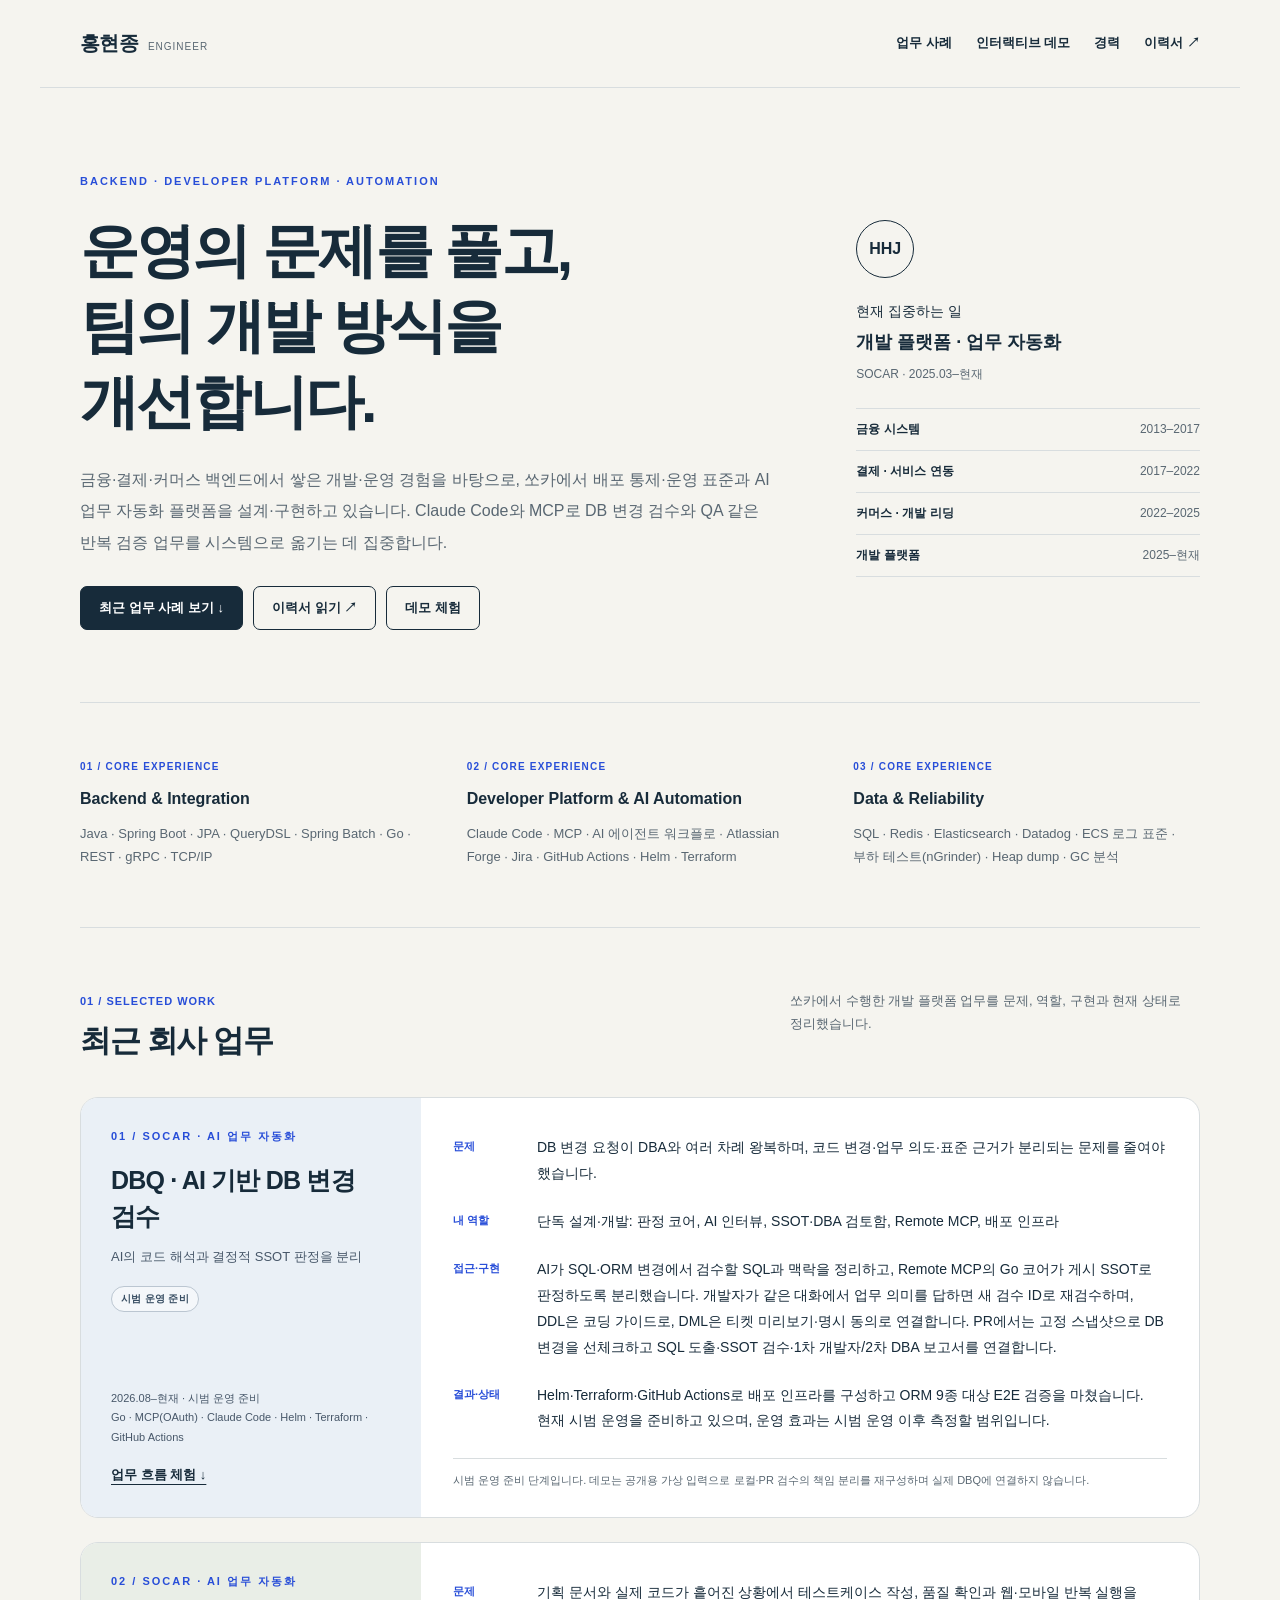
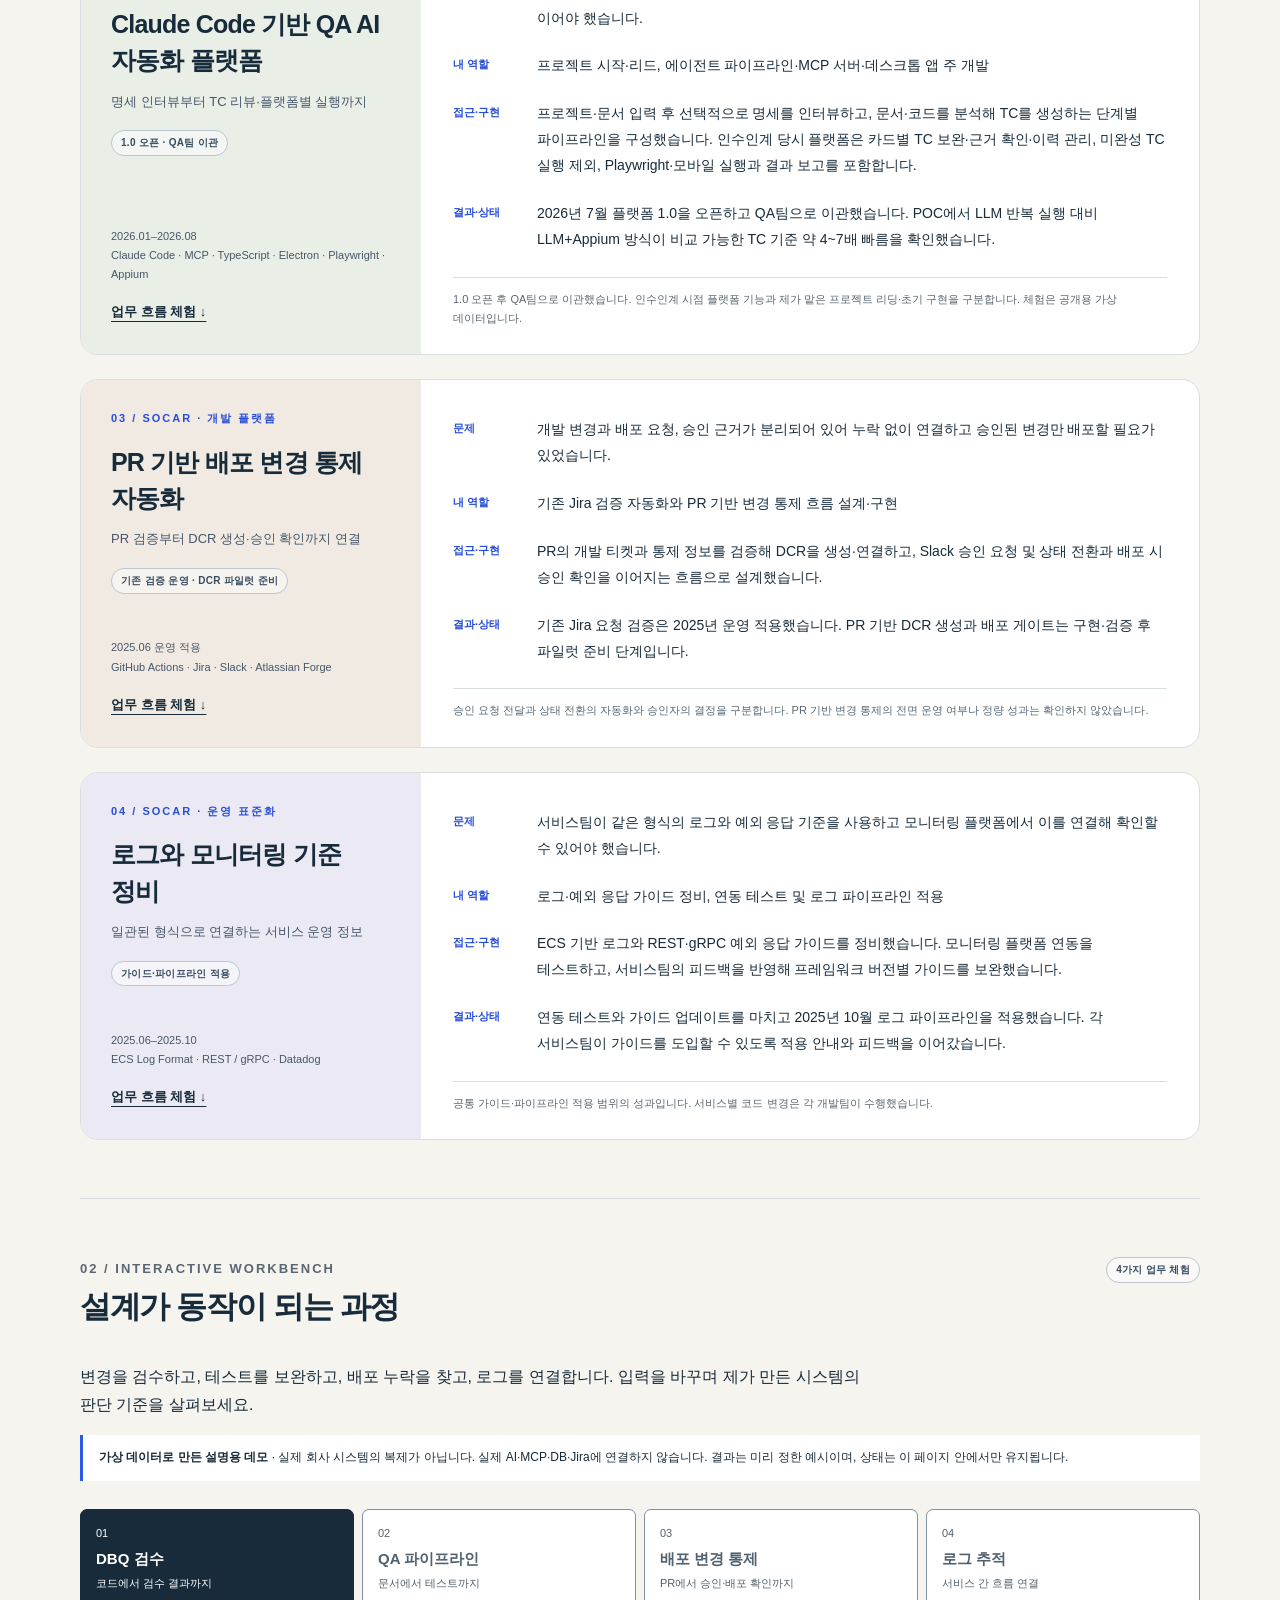
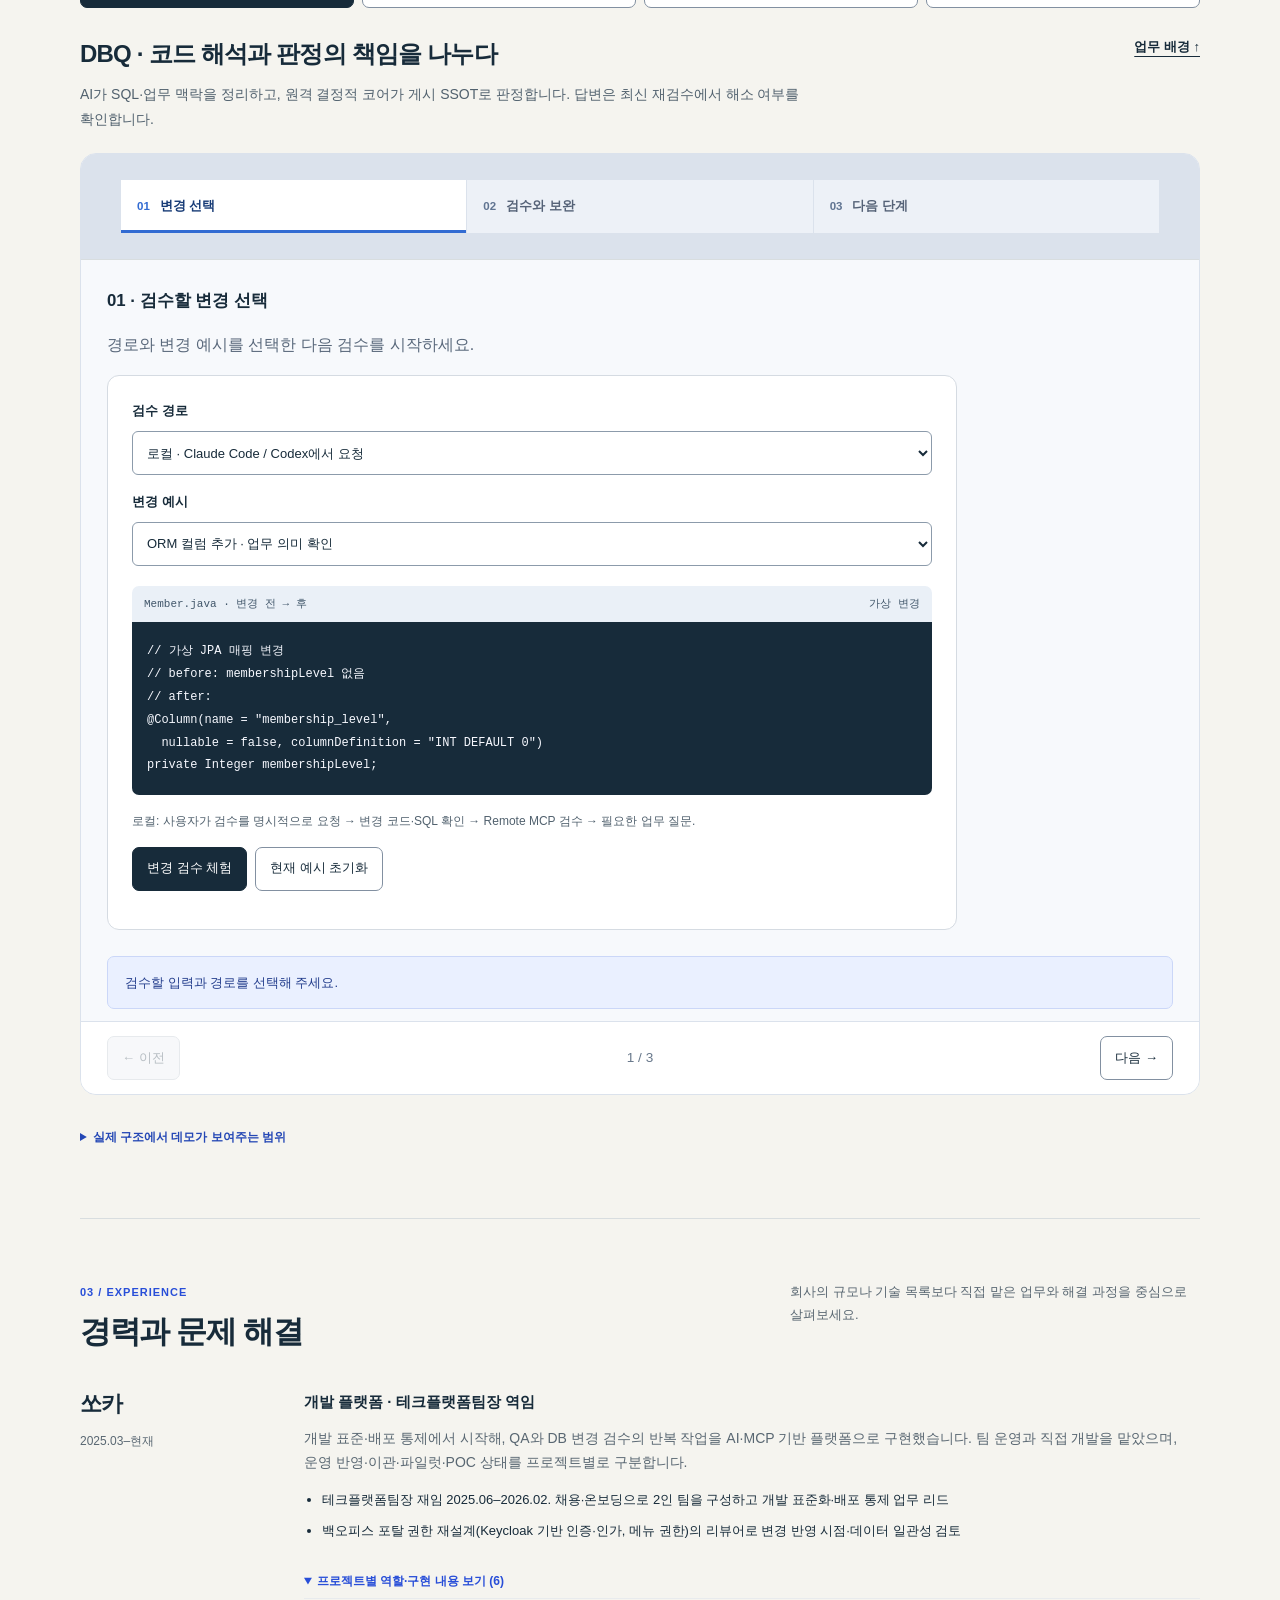
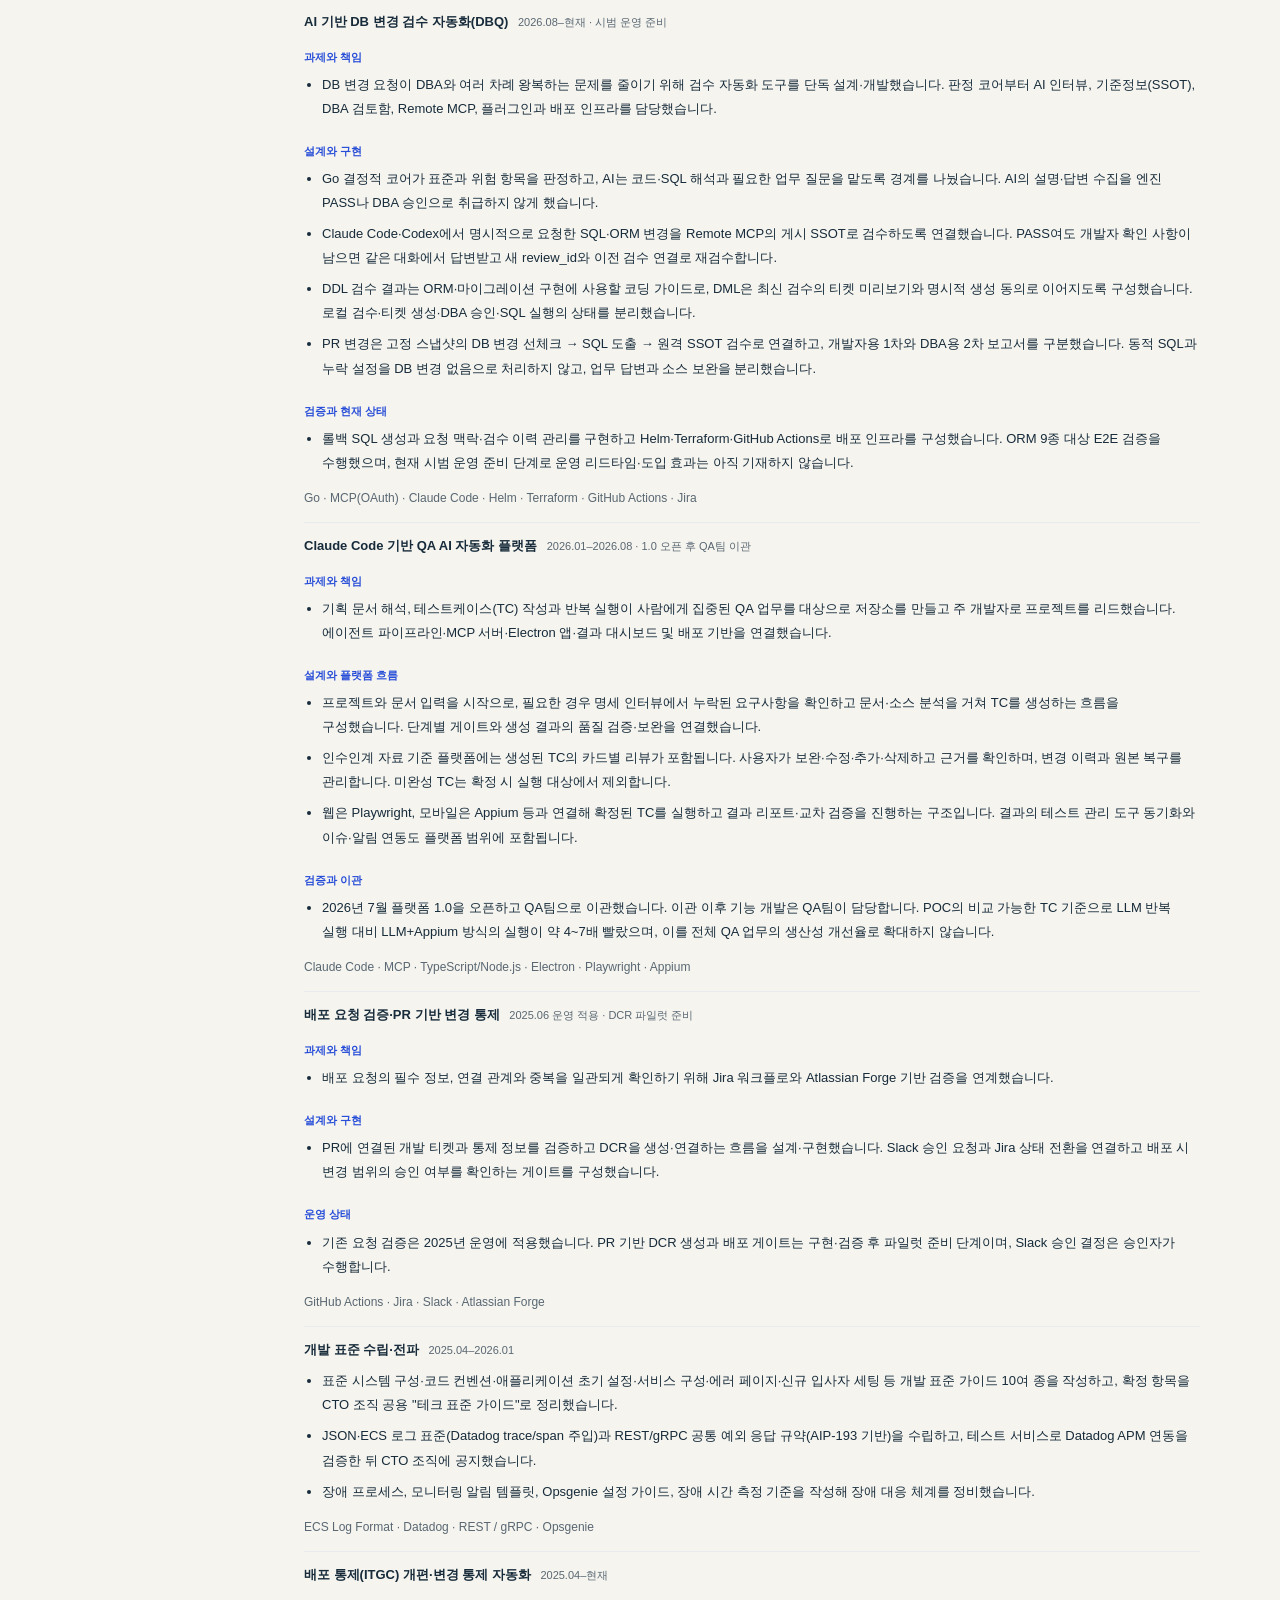
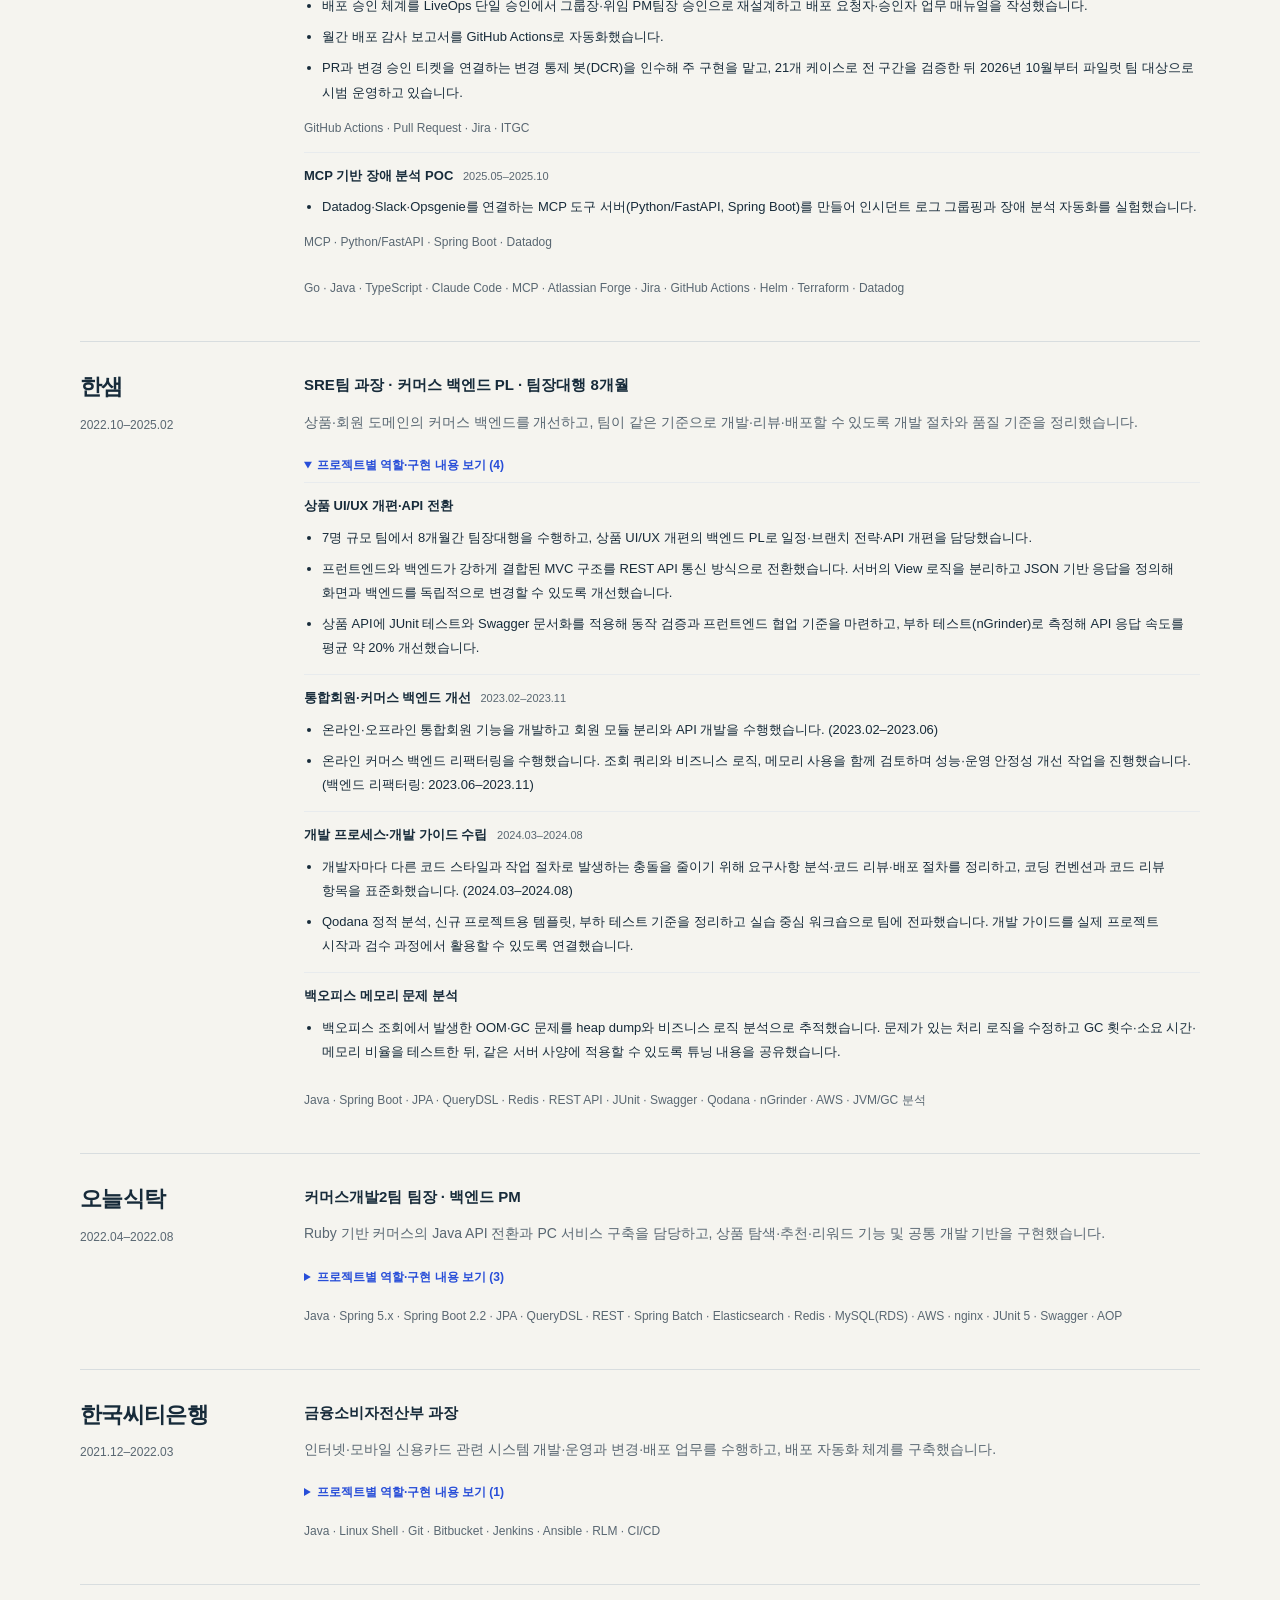
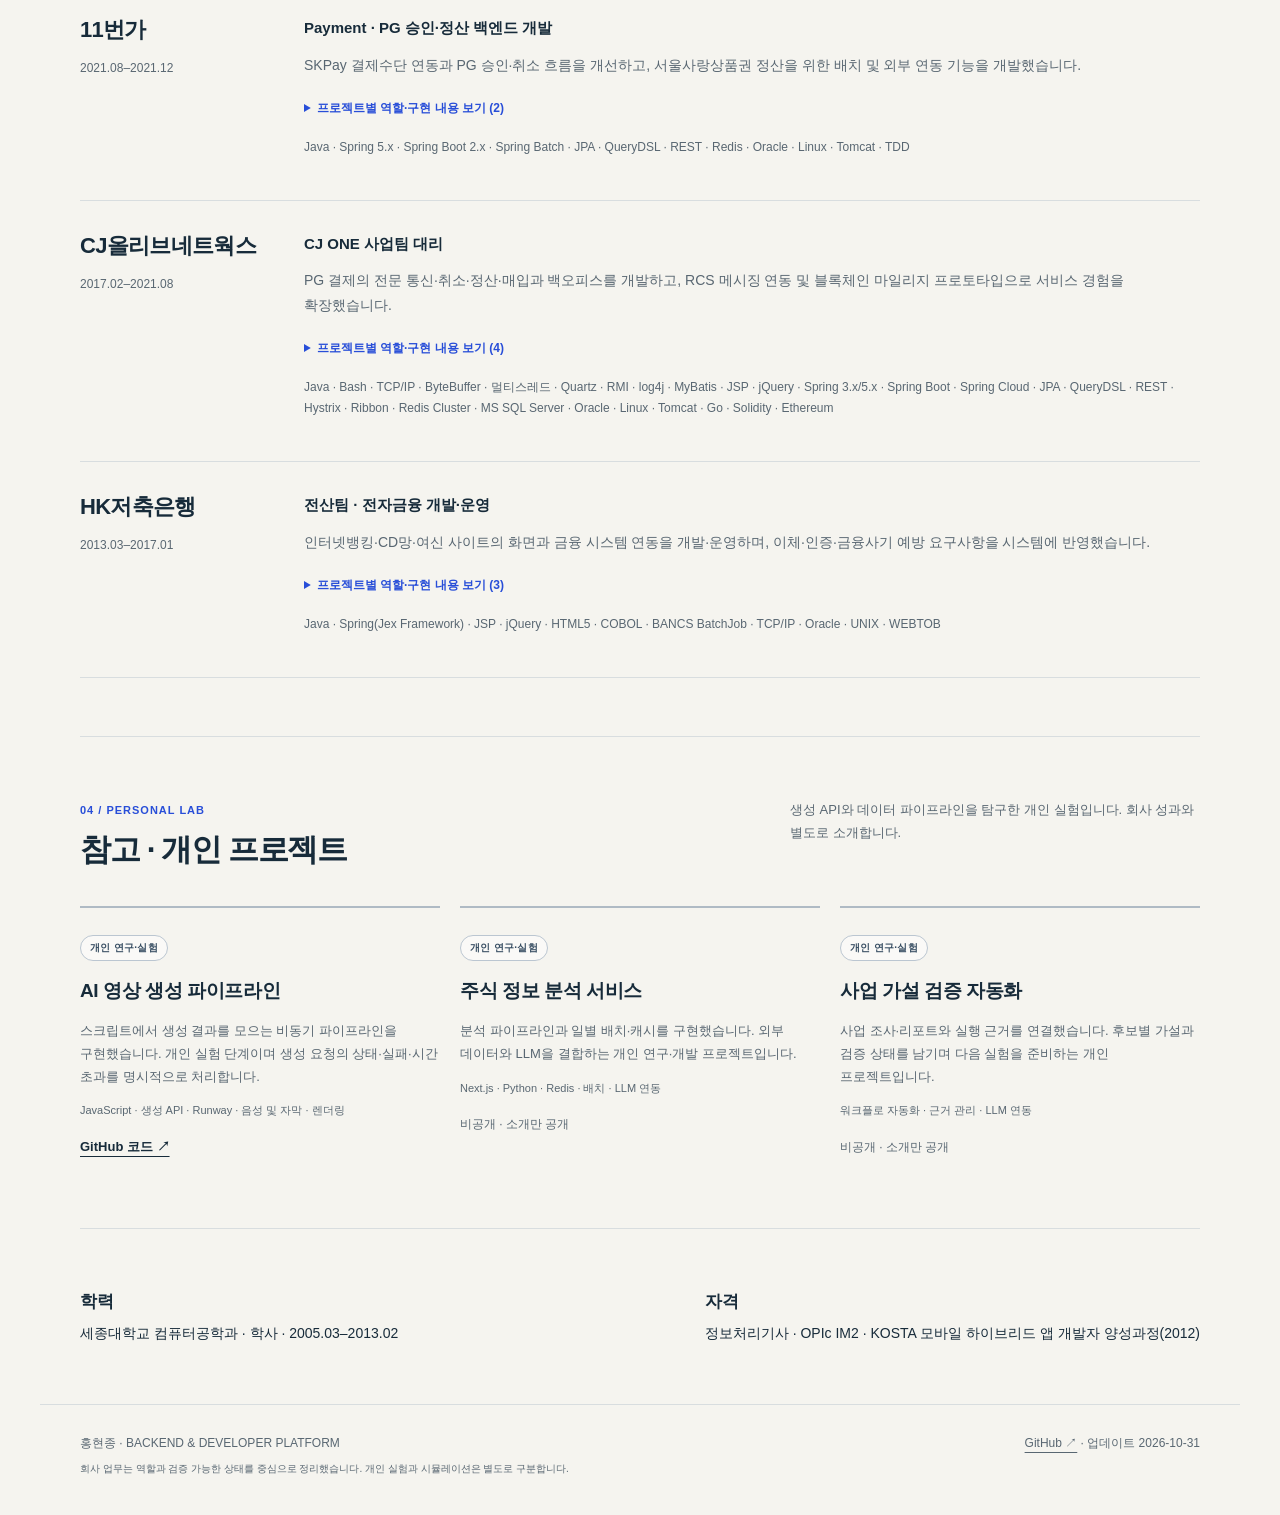
==== commit f4687daf: "Present PR-driven deployment control workflow" ====
--- a/index.html
+++ b/index.html
@@ -4,7 +4,7 @@
 <meta name="description" content="홍현종의 백엔드·개발 플랫폼 경력. 쏘카 업무 사례와 금융·결제·커머스 개발 경험">
 <meta name="color-scheme" content="light">
 <title>홍현종 | Backend &amp; Developer Platform</title><link rel="stylesheet" href="styles.css?v=90c74e65d6dd">
-<link rel="stylesheet" href="templates/demo.css?v=c2a2792b4445">
+<link rel="stylesheet" href="templates/demo.css?v=7224b6412c42">
 </head><body><a class="skip" href="#main">본문으로 이동</a><nav aria-label="주요 메뉴"><a class="brand" href="index.html">홍현종<small>ENGINEER</small></a><div class="links"><a href="#projects">업무 사례</a><a href="#demo">인터랙티브 데모</a><a href="#experience">경력</a><a href="resume.html">이력서 ↗</a></div></nav>
 <main id="main"><section class="hero"><div><p class="eyebrow">Backend · Developer Platform · Automation</p><h1>운영의 문제를 풀고,<br>팀의 개발 방식을 개선합니다.</h1><p class="intro">금융·결제·커머스 백엔드에서 쌓은 개발·운영 경험을 바탕으로, 쏘카에서 배포 통제·운영 표준과 AI 업무 자동화 플랫폼을 설계·구현하고 있습니다. Claude Code와 MCP로 DB 변경 검수와 QA 같은 반복 검증 업무를 시스템으로 옮기는 데 집중합니다.</p><div class="buttons"><a class="button primary" href="#projects">최근 업무 사례 보기 ↓</a><a class="button" href="resume.html">이력서 읽기 ↗</a><a class="button" href="#demo">데모 체험</a></div></div><aside class="hero-aside" aria-label="경력 개요"><div class="portrait-mark" aria-hidden="true">HHJ</div><p class="current-role">현재 집중하는 일<strong>개발 플랫폼 · 업무 자동화</strong><span class="muted">SOCAR · 2025.03–현재</span></p><ol class="path"><li><strong>금융 시스템</strong><span>2013–2017</span></li><li><strong>결제 · 서비스 연동</strong><span>2017–2022</span></li><li><strong>커머스 · 개발 리딩</strong><span>2022–2025</span></li><li><strong>개발 플랫폼</strong><span>2025–현재</span></li></ol></aside></section>
 <section class="section" aria-label="핵심 경험"><div class="skills"><div><span class="mini-label">01 / CORE EXPERIENCE</span><h3>Backend &amp; Integration</h3><p>Java · Spring Boot · JPA · QueryDSL · Spring Batch · Go · REST · gRPC · TCP/IP</p></div><div><span class="mini-label">02 / CORE EXPERIENCE</span><h3>Developer Platform &amp; AI Automation</h3><p>Claude Code · MCP · AI 에이전트 워크플로 · Atlassian Forge · Jira · GitHub Actions · Helm · Terraform</p></div><div><span class="mini-label">03 / CORE EXPERIENCE</span><h3>Data &amp; Reliability</h3><p>SQL · Redis · Elasticsearch · Datadog · ECS 로그 표준 · 부하 테스트(nGrinder) · Heap dump · GC 분석</p></div></div></section>
@@ -13,8 +13,8 @@
 <div class="project-body"><div class="case-row"><h4>문제</h4><p>DB 변경 요청이 DBA와 여러 차례 왕복하며, 코드 변경·업무 의도·표준 근거가 분리되는 문제를 줄여야 했습니다.</p></div><div class="case-row"><h4>내 역할</h4><p>단독 설계·개발: 판정 코어, AI 인터뷰, SSOT·DBA 검토함, Remote MCP, 배포 인프라</p></div><div class="case-row"><h4>접근·구현</h4><p>AI가 SQL·ORM 변경에서 검수할 SQL과 맥락을 정리하고, Remote MCP의 Go 코어가 게시 SSOT로 판정하도록 분리했습니다. 개발자가 같은 대화에서 업무 의미를 답하면 새 검수 ID로 재검수하며, DDL은 코딩 가이드로, DML은 티켓 미리보기·명시 동의로 연결합니다. PR에서는 고정 스냅샷으로 DB 변경을 선체크하고 SQL 도출·SSOT 검수·1차 개발자/2차 DBA 보고서를 연결합니다.</p></div><div class="case-row"><h4>결과·상태</h4><p>Helm·Terraform·GitHub Actions로 배포 인프라를 구성하고 ORM 9종 대상 E2E 검증을 마쳤습니다. 현재 시범 운영을 준비하고 있으며, 운영 효과는 시범 운영 이후 측정할 범위입니다.</p></div><p class="scope">시범 운영 준비 단계입니다. 데모는 공개용 가상 입력으로 로컬·PR 검수의 책임 분리를 재구성하며 실제 DBQ에 연결하지 않습니다.</p></div></article><article class="project" id="qa-platform">
 <div class="project-head"><span class="eyebrow">02 / SOCAR · AI 업무 자동화</span><h3>Claude Code 기반 QA AI 자동화 플랫폼</h3><p>명세 인터뷰부터 TC 리뷰·플랫폼별 실행까지</p><span class="pill">1.0 오픈 · QA팀 이관</span><p class="stack">2026.01–2026.08<br>Claude Code · MCP · TypeScript · Electron · Playwright · Appium</p><a data-open-demo="qa" class="text-link" href="#demo">업무 흐름 체험 ↓</a></div>
 <div class="project-body"><div class="case-row"><h4>문제</h4><p>기획 문서와 실제 코드가 흩어진 상황에서 테스트케이스 작성, 품질 확인과 웹·모바일 반복 실행을 이어야 했습니다.</p></div><div class="case-row"><h4>내 역할</h4><p>프로젝트 시작·리드, 에이전트 파이프라인·MCP 서버·데스크톱 앱 주 개발</p></div><div class="case-row"><h4>접근·구현</h4><p>프로젝트·문서 입력 후 선택적으로 명세를 인터뷰하고, 문서·코드를 분석해 TC를 생성하는 단계별 파이프라인을 구성했습니다. 인수인계 당시 플랫폼은 카드별 TC 보완·근거 확인·이력 관리, 미완성 TC 실행 제외, Playwright·모바일 실행과 결과 보고를 포함합니다.</p></div><div class="case-row"><h4>결과·상태</h4><p>2026년 7월 플랫폼 1.0을 오픈하고 QA팀으로 이관했습니다. POC에서 LLM 반복 실행 대비 LLM+Appium 방식이 비교 가능한 TC 기준 약 4~7배 빠름을 확인했습니다.</p></div><p class="scope">1.0 오픈 후 QA팀으로 이관했습니다. 인수인계 시점 플랫폼 기능과 제가 맡은 프로젝트 리딩·초기 구현을 구분합니다. 체험은 공개용 가상 데이터입니다.</p></div></article><article class="project" id="release-validation">
-<div class="project-head"><span class="eyebrow">03 / SOCAR · 개발 플랫폼</span><h3>배포 요청 검증 자동화</h3><p>배포 전에 누락과 중복을 확인하는 워크플로</p><span class="pill">운영 적용</span><p class="stack">2025.06 운영 적용<br>Atlassian Forge · Jira Workflow · Slack</p><a data-open-demo="release" class="text-link" href="#demo">업무 흐름 체험 ↓</a></div>
-<div class="project-body"><div class="case-row"><h4>문제</h4><p>배포 요청에서 필수 정보 누락과 릴리즈 연결·중복 여부를 일관된 기준으로 확인할 필요가 있었습니다.</p></div><div class="case-row"><h4>내 역할</h4><p>Jira 워크플로와 Atlassian Forge 연계 구현, 검증 항목 정리 및 적용 공지</p></div><div class="case-row"><h4>접근·구현</h4><p>필수값, 대표·하위 릴리즈 병합 관계, 동일 일자·저장소의 중복을 검사하도록 구성했습니다. 검증 흐름을 Jira 워크플로와 연결하고 Jira·Slack 알림으로 결과를 전달했습니다.</p></div><div class="case-row"><h4>결과·상태</h4><p>2025년 6월 운영에 반영했습니다. 요청의 입력 검증과 릴리즈 관계 확인을 자동화 흐름으로 묶었습니다.</p></div><p class="scope">운영 적용 사실을 기준으로 기술했습니다. 처리시간 절감률과 검증 건수는 기재하지 않았습니다.</p></div></article><article class="project" id="logging-standards">
+<div class="project-head"><span class="eyebrow">03 / SOCAR · 개발 플랫폼</span><h3>PR 기반 배포 변경 통제 자동화</h3><p>PR 검증부터 DCR 생성·승인 확인까지 연결</p><span class="pill">기존 검증 운영 · DCR 파일럿 준비</span><p class="stack">2025.06 운영 적용<br>GitHub Actions · Jira · Slack · Atlassian Forge</p><a data-open-demo="release" class="text-link" href="#demo">업무 흐름 체험 ↓</a></div>
+<div class="project-body"><div class="case-row"><h4>문제</h4><p>개발 변경과 배포 요청, 승인 근거가 분리되어 있어 누락 없이 연결하고 승인된 변경만 배포할 필요가 있었습니다.</p></div><div class="case-row"><h4>내 역할</h4><p>기존 Jira 검증 자동화와 PR 기반 변경 통제 흐름 설계·구현</p></div><div class="case-row"><h4>접근·구현</h4><p>PR의 개발 티켓과 통제 정보를 검증해 DCR을 생성·연결하고, Slack 승인 요청 및 상태 전환과 배포 시 승인 확인을 이어지는 흐름으로 설계했습니다.</p></div><div class="case-row"><h4>결과·상태</h4><p>기존 Jira 요청 검증은 2025년 운영 적용했습니다. PR 기반 DCR 생성과 배포 게이트는 구현·검증 후 파일럿 준비 단계입니다.</p></div><p class="scope">승인 요청 전달과 상태 전환의 자동화와 승인자의 결정을 구분합니다. PR 기반 변경 통제의 전면 운영 여부나 정량 성과는 확인하지 않았습니다.</p></div></article><article class="project" id="logging-standards">
 <div class="project-head"><span class="eyebrow">04 / SOCAR · 운영 표준화</span><h3>로그와 모니터링 기준 정비</h3><p>일관된 형식으로 연결하는 서비스 운영 정보</p><span class="pill">가이드·파이프라인 적용</span><p class="stack">2025.06–2025.10<br>ECS Log Format · REST / gRPC · Datadog</p><a data-open-demo="logs" class="text-link" href="#demo">업무 흐름 체험 ↓</a></div>
 <div class="project-body"><div class="case-row"><h4>문제</h4><p>서비스팀이 같은 형식의 로그와 예외 응답 기준을 사용하고 모니터링 플랫폼에서 이를 연결해 확인할 수 있어야 했습니다.</p></div><div class="case-row"><h4>내 역할</h4><p>로그·예외 응답 가이드 정비, 연동 테스트 및 로그 파이프라인 적용</p></div><div class="case-row"><h4>접근·구현</h4><p>ECS 기반 로그와 REST·gRPC 예외 응답 가이드를 정비했습니다. 모니터링 플랫폼 연동을 테스트하고, 서비스팀의 피드백을 반영해 프레임워크 버전별 가이드를 보완했습니다.</p></div><div class="case-row"><h4>결과·상태</h4><p>연동 테스트와 가이드 업데이트를 마치고 2025년 10월 로그 파이프라인을 적용했습니다. 각 서비스팀이 가이드를 도입할 수 있도록 적용 안내와 피드백을 이어갔습니다.</p></div><p class="scope">공통 가이드·파이프라인 적용 범위의 성과입니다. 서비스별 코드 변경은 각 개발팀이 수행했습니다.</p></div></article></div></section>
 <section class="section review-demo" id="demo" aria-labelledby="demo-title">
@@ -26,7 +26,7 @@
     <div class="workbench-tabs" role="tablist" aria-label="업무 데모 선택">
       <button id="tab-dbq" role="tab" aria-controls="panel-dbq" aria-selected="true" tabindex="0" data-tab="dbq">01 <strong>DBQ 검수</strong><span>코드에서 검수 결과까지</span></button>
       <button id="tab-qa" role="tab" aria-controls="panel-qa" aria-selected="false" tabindex="-1" data-tab="qa">02 <strong>QA 파이프라인</strong><span>문서에서 테스트까지</span></button>
-      <button id="tab-release" role="tab" aria-controls="panel-release" aria-selected="false" tabindex="-1" data-tab="release">03 <strong>배포 요청 검증</strong><span>누락과 중복 찾기</span></button>
+      <button id="tab-release" role="tab" aria-controls="panel-release" aria-selected="false" tabindex="-1" data-tab="release">03 <strong>배포 변경 통제</strong><span>PR에서 승인·배포 확인까지</span></button>
       <button id="tab-logs" role="tab" aria-controls="panel-logs" aria-selected="false" tabindex="-1" data-tab="logs">04 <strong>로그 추적</strong><span>서비스 간 흐름 연결</span></button>
     </div>
     <section id="panel-dbq" role="tabpanel" aria-labelledby="tab-dbq" tabindex="0">
@@ -50,28 +50,31 @@
       <iframe class="qa-reference" src="qa-reference.html?v=b843fe03f190" title="QA 자동화 스튜디오 원본 목업" sandbox="allow-scripts" loading="lazy"></iframe>
     </section>
     <section id="panel-release" role="tabpanel" aria-labelledby="tab-release" tabindex="0" hidden>
-      <header class="workbench-header"><div><h3>배포 요청 · 필수값과 연결 관계를 함께 확인하다</h3><p>필드를 채웠더라도 연결 티켓의 상태나 같은 날의 중복 배포가 남을 수 있습니다.</p></div><a class="text-link" href="#release-validation">업무 배경 ↑</a></header>
-      <div class="step-workbench" data-wizard="release">
-<nav class="step-tabs" aria-label="배포 요청 진행 단계"><button type="button" data-step-target="0"><span>01</span><strong>요청 작성</strong></button><button type="button" data-step-target="1"><span>02</span><strong>검증 결과</strong></button><button type="button" data-step-target="2"><span>03</span><strong>알림 미리보기</strong></button></nav>
-        <section class="step-panel" data-step="0"><h4>01 · 배포 요청 작성</h4><form class="demo-source" id="release-form"><label for="release-repo">가상 저장소</label><select id="release-repo"><option value="checkout-api">checkout-api</option><option value="catalog-api">catalog-api</option></select><label for="release-date">배포 예정일</label><input id="release-date" type="date" value="2026-11-03"><label for="release-note">변경 내용</label><input id="release-note" type="text" maxlength="160" placeholder="예: 결제 오류 메시지 개선"><label for="release-linked">연결된 작업 티켓</label><select id="release-linked"><option value="missing">연결 없음</option><option value="open">연결됨 · 진행 중</option><option value="ready">연결됨 · 배포 준비 완료</option></select><p class="demo-small">중복 예시: checkout-api에 2026-11-03 배포 요청 1건이 이미 있습니다. 다른 저장소나 날짜로 바꿔 비교해 보세요.</p><div class="demo-actions"><button class="primary" type="submit">요청 검증 →</button><button id="release-example" type="button">보완된 예시 채우기</button><button id="release-reset" type="button">초기화</button></div></form></section>
-        <section class="step-panel" data-step="1" hidden><h4>02 · 입력·연결·중복 검증</h4><div class="demo-review"><ul id="release-results"><li>아직 검증하지 않았습니다.</li></ul><p>보완 항목이 있으면 이전 단계로 돌아가 수정하고 다시 검증하세요.</p></div></section>
-        <section class="step-panel" data-step="2" hidden><h4>03 · 가상 알림 미리보기</h4><div class="demo-review"><pre id="release-notice" class="demo-code">가상 Jira·Slack 알림 미리보기</pre><p class="demo-small">예시 정책입니다. 검증 통과는 배포 승인이나 실제 배포가 아닙니다. 댓글·알림을 외부로 보내지 않습니다.</p></div></section>
-        <p id="release-status" class="demo-feedback" role="status" aria-live="polite" aria-atomic="true">요청을 작성하고 검증해 보세요.</p>
-<div class="step-actions"><button type="button" data-step-prev>← 이전</button><span data-step-progress aria-live="polite"></span><button type="button" data-step-next>다음 →</button></div>      </div>
+      <header class="workbench-header"><div><h3>배포 변경 통제 · PR에서 승인 확인까지</h3><p>개발 PR의 통제 정보를 확인하고 배포 요청·승인·배포 게이트로 연결하는 흐름을 체험합니다.</p></div><a class="text-link" href="#release-validation">업무 배경 ↑</a></header>
+      <div class="step-workbench" data-wizard="release" style="--step-count:5">
+        <nav class="step-tabs" aria-label="배포 변경 통제 단계"><button type="button" data-step-target="0"><span>01</span><strong>PR 생성</strong></button><button type="button" data-step-target="1"><span>02</span><strong>GitHub 검사</strong></button><button type="button" data-step-target="2"><span>03</span><strong>DCR 생성</strong></button><button type="button" data-step-target="3"><span>04</span><strong>Slack 승인</strong></button><button type="button" data-step-target="4"><span>05</span><strong>배포 게이트</strong></button></nav>
+        <section class="step-panel" data-step="0"><h4>01 · 개발팀 PR 생성</h4><div class="demo-source"><label for="release-linked">연결할 개발 티켓 예시</label><select id="release-linked"><option value="ready">상위 개발 티켓 · 통제 정보 준비</option><option value="missing">상위 개발 티켓 누락</option><option value="incomplete">개발 티켓 · 필수 통제 정보 누락</option></select><p class="demo-small">PR의 개발 티켓과 통제 정보는 가상의 예시입니다.</p><div class="demo-actions"><button type="button" class="primary" id="release-pr">가상 PR 생성 →</button><button type="button" id="release-reset">처음부터</button></div></div></section>
+        <section class="step-panel" data-step="1" hidden><h4>02 · GitHub 검사</h4><div class="demo-review"><p>PR에 연결된 개발 티켓과 필수 통제 정보를 검사합니다.</p><ul id="release-results"><li>가상 PR을 생성하면 검사할 수 있습니다.</li></ul><button type="button" class="primary" id="release-check">검사 실행 →</button></div></section>
+        <section class="step-panel" data-step="2" hidden><h4>03 · DCR 자동 생성</h4><div class="demo-review"><p>검사에 통과하면 개발 티켓의 통제 정보를 모아 배포 변경 요청을 생성·연결합니다.</p><pre id="release-dcr" class="demo-code">DCR 생성 전</pre><button type="button" class="primary" id="release-create">자동 생성 결과 확인 →</button></div></section>
+        <section class="step-panel" data-step="3" hidden><h4>04 · Slack 승인 요청과 처리</h4><div class="demo-review"><p>승인 요청을 Slack으로 전달하고 승인자의 선택에 따라 Jira 상태 전환을 처리합니다.</p><pre id="release-notice" class="demo-code">승인 요청 전</pre><div class="demo-actions"><button type="button" class="primary" id="release-approve">승인자 역할로 승인 →</button></div><p class="demo-small">Slack 요청 전달·상태 전환은 자동화되며, 승인 결정은 승인자가 합니다.</p></div></section>
+        <section class="step-panel" data-step="4" hidden><h4>05 · 배포 시 승인 확인</h4><div class="demo-review"><p>배포 범위의 PR에 연결된 DCR 승인을 확인하고 미승인 또는 변경된 요청은 차단하는 예시입니다.</p><button type="button" id="release-gate">배포 게이트 확인</button><pre id="release-gate-result" class="demo-code">확인 전</pre><p class="demo-small">이 체험은 가상이며 실제 GitHub·Jira·Slack이나 배포 시스템에 연결하지 않습니다.</p></div></section>
+        <p id="release-status" class="demo-feedback" role="status" aria-live="polite" aria-atomic="true">개발 티켓을 선택하고 가상 PR을 생성하세요.</p><div class="step-actions"><button type="button" data-step-prev>← 이전</button><span data-step-progress aria-live="polite"></span><button type="button" data-step-next>다음 →</button></div>
+      </div>
     </section>
     <section id="panel-logs" role="tabpanel" aria-labelledby="tab-logs" tabindex="0" hidden>
-      <header class="workbench-header"><div><h3>로그 · 결제 장애의 흐름을 따라가다</h3><p>가상 상황: 고객의 주문이 실패했습니다. 뒤섞인 로그에서 같은 요청의 trace ID를 찾아 어느 서비스에서 문제가 생겼는지 확인해 보세요.</p></div><a class="text-link" href="#logging-standards">업무 배경 ↑</a></header>
+      <header class="workbench-header"><div><h3>로그 · 제각각인 기록을 공통 언어로</h3><p>서로 다른 서비스 로그를 공통 필드로 정리하고, 같은 기준으로 요청 흐름을 살펴보세요.</p></div><a class="text-link" href="#logging-standards">업무 배경 ↑</a></header>
       <div class="step-workbench" data-wizard="logs">
-<nav class="step-tabs" aria-label="로그 추적 진행 단계"><button type="button" data-step-target="0"><span>01</span><strong>요청 선택</strong></button><button type="button" data-step-target="1"><span>02</span><strong>서비스 흐름</strong></button><button type="button" data-step-target="2"><span>03</span><strong>예외 응답</strong></button></nav>
-        <section class="step-panel" data-step="0"><h4>01 · 추적할 요청 선택</h4><div class="demo-source"><label for="logs-trace">가상 요청</label><select id="logs-trace"><option value="all">전체 · 서로 섞인 3개 이벤트</option><option value="trace-order">주문 요청 · trace-order</option><option value="trace-search">검색 요청 · trace-search</option></select><p class="demo-small">주문 요청을 고르면 같은 trace ID로 연결된 로그를 볼 수 있습니다.</p><button id="logs-reset" type="button">초기화</button></div></section>
-        <section class="step-panel" data-step="1" hidden><h4>02 · 서비스 간 흐름</h4><div class="demo-review"><p id="logs-explanation" class="log-insight"></p><label for="logs-format">표시 형식</label><select id="logs-format"><option value="raw">서비스별 기존 텍스트</option><option value="ecs">공통 JSON / ECS 예시</option></select><h4 id="logs-count">이벤트 3건</h4><pre id="logs-output" class="demo-code"></pre></div></section>
-        <section class="step-panel" data-step="2" hidden><h4>03 · 클라이언트 예외 응답</h4><div class="demo-review"><label for="logs-protocol">응답 형식</label><select id="logs-protocol"><option value="rest">REST</option><option value="grpc">gRPC</option></select><pre id="logs-error" class="demo-code"></pre><div class="demo-principle"><strong>같은 요청의 사건을 연결</strong><p>표준 로그·trace/span 연결과 공통 예외 형식의 설계 의도를 보여줍니다. Datadog 실제 조회·장애 자동 진단은 아닙니다.</p></div></div></section>
-        <p id="logs-status" class="demo-feedback" role="status" aria-live="polite" aria-atomic="true">전체 로그를 요청별로 좁혀 보세요.</p>
-<div class="step-actions"><button type="button" data-step-prev>← 이전</button><span data-step-progress aria-live="polite"></span><button type="button" data-step-next>다음 →</button></div>      </div>
+        <nav class="step-tabs" aria-label="로그 표준화 진행 단계"><button type="button" data-step-target="0"><span>01</span><strong>서비스별 로그</strong></button><button type="button" data-step-target="1"><span>02</span><strong>공통 규격 적용</strong></button><button type="button" data-step-target="2"><span>03</span><strong>검색·추적 체험</strong></button></nav>
+        <section class="step-panel" data-step="0"><h4>01 · 서비스마다 다른 기록</h4><p>같은 요청도 서비스별 필드 이름과 메시지 형식이 달라 일관된 검색이 어렵습니다.</p><div class="demo-review"><h4>가상 서비스 로그</h4><pre id="logs-before" class="demo-code"></pre><p class="demo-small">예시에서는 요청 식별자가 각각 traceId, trace, trace_id로 기록됩니다.</p><button id="logs-reset" type="button">처음부터 보기</button></div></section>
+        <section class="step-panel" data-step="1" hidden><h4>02 · 공통 규격 적용</h4><p>필드 이름과 구조를 공통 규격으로 맞추는 예시입니다. 개별 서비스의 메시지는 유지합니다.</p><div class="demo-review"><div class="log-mapping"><div><strong>요청 식별자</strong><span>traceId / trace / trace_id → trace.id</span></div><div><strong>서비스</strong><span>app / service / svc → service.name</span></div><div><strong>심각도</strong><span>level / severity / lvl → log.level</span></div></div><label for="logs-format">미리보기 형식</label><select id="logs-format"><option value="raw">서비스별 기존 형식</option><option value="ecs">공통 JSON / ECS 예시</option></select><p class="demo-small">공통 필드와 예외 응답 형식을 서비스에 전파하는 구조를 가상 데이터로 보여줍니다.</p><button type="button" class="primary" id="logs-apply">공통 형식 적용하고 추적 →</button></div></section>
+        <section class="step-panel" data-step="2" hidden><h4>03 · 같은 기준으로 검색과 추적</h4><div class="demo-review"><label for="logs-trace">추적할 가상 요청</label><select id="logs-trace"><option value="all">전체 · 서로 섞인 3개 이벤트</option><option value="trace-order">주문 요청 · trace-order</option><option value="trace-search">검색 요청 · trace-search</option></select><p id="logs-explanation" class="log-insight"></p><h4 id="logs-count">이벤트 3건</h4><pre id="logs-output" class="demo-code"></pre><label for="logs-protocol">예외 응답 예시</label><select id="logs-protocol"><option value="rest">REST</option><option value="grpc">gRPC</option></select><pre id="logs-error" class="demo-code"></pre><div class="demo-principle"><strong>표준화 후 확인할 수 있는 효과</strong><p>같은 필드로 서비스 로그를 묶고, 하나의 요청을 따라가며 오류 지점을 찾을 수 있습니다. 예시는 가상이며 실제 장애 조회나 측정된 성과 수치는 아닙니다.</p></div></div></section>
+        <p id="logs-status" class="demo-feedback" role="status" aria-live="polite" aria-atomic="true">서비스별 기록을 확인하고 공통 규격을 적용해 보세요.</p>
+        <div class="step-actions"><button type="button" data-step-prev>← 이전</button><span data-step-progress aria-live="polite"></span><button type="button" data-step-next>다음 →</button></div>
+      </div>
     </section>
   </div>
 </section>
 
-<section class="section" id="experience"><div class="section-title"><div><span class="section-no">03 / EXPERIENCE</span><h2>경력과 문제 해결</h2></div><p>회사의 규모나 기술 목록보다 직접 맡은 업무와 해결 과정을 중심으로 살펴보세요.</p></div><article class="career" id="career-0"><div><h3>쏘카</h3><span class="muted">2025.03–현재</span></div><div><p class="role">개발 플랫폼 · 테크플랫폼팀장 역임</p><p class="career-summary">개발 표준·배포 통제에서 시작해, QA와 DB 변경 검수의 반복 작업을 AI·MCP 기반 플랫폼으로 구현했습니다. 팀 운영과 직접 개발을 맡았으며, 운영 반영·이관·파일럿·POC 상태를 프로젝트별로 구분합니다.</p><ul><li>테크플랫폼팀장 재임 2025.06–2026.02. 채용·온보딩으로 2인 팀을 구성하고 개발 표준화·배포 통제 업무 리드</li><li>백오피스 포탈 권한 재설계(Keycloak 기반 인증·인가, 메뉴 권한)의 리뷰어로 변경 반영 시점·데이터 일관성 검토</li></ul><details open><summary>프로젝트별 역할·구현 내용 보기 (6)</summary><section class="career-project"><h4>AI 기반 DB 변경 검수 자동화(DBQ) <span class="period">2026.08–현재 · 시범 운영 준비</span></h4><div class="career-detail"><h5>과제와 책임</h5><ul><li>DB 변경 요청이 DBA와 여러 차례 왕복하는 문제를 줄이기 위해 검수 자동화 도구를 단독 설계·개발했습니다. 판정 코어부터 AI 인터뷰, 기준정보(SSOT), DBA 검토함, Remote MCP, 플러그인과 배포 인프라를 담당했습니다.</li></ul></div><div class="career-detail"><h5>설계와 구현</h5><ul><li>Go 결정적 코어가 표준과 위험 항목을 판정하고, AI는 코드·SQL 해석과 필요한 업무 질문을 맡도록 경계를 나눴습니다. AI의 설명·답변 수집을 엔진 PASS나 DBA 승인으로 취급하지 않게 했습니다.</li><li>Claude Code·Codex에서 명시적으로 요청한 SQL·ORM 변경을 Remote MCP의 게시 SSOT로 검수하도록 연결했습니다. PASS여도 개발자 확인 사항이 남으면 같은 대화에서 답변받고 새 review_id와 이전 검수 연결로 재검수합니다.</li><li>DDL 검수 결과는 ORM·마이그레이션 구현에 사용할 코딩 가이드로, DML은 최신 검수의 티켓 미리보기와 명시적 생성 동의로 이어지도록 구성했습니다. 로컬 검수·티켓 생성·DBA 승인·SQL 실행의 상태를 분리했습니다.</li><li>PR 변경은 고정 스냅샷의 DB 변경 선체크 → SQL 도출 → 원격 SSOT 검수로 연결하고, 개발자용 1차와 DBA용 2차 보고서를 구분했습니다. 동적 SQL과 누락 설정을 DB 변경 없음으로 처리하지 않고, 업무 답변과 소스 보완을 분리했습니다.</li></ul></div><div class="career-detail"><h5>검증과 현재 상태</h5><ul><li>롤백 SQL 생성과 요청 맥락·검수 이력 관리를 구현하고 Helm·Terraform·GitHub Actions로 배포 인프라를 구성했습니다. ORM 9종 대상 E2E 검증을 수행했으며, 현재 시범 운영 준비 단계로 운영 리드타임·도입 효과는 아직 기재하지 않습니다.</li></ul></div><p>Go · MCP(OAuth) · Claude Code · Helm · Terraform · GitHub Actions · Jira</p></section><section class="career-project"><h4>Claude Code 기반 QA AI 자동화 플랫폼 <span class="period">2026.01–2026.08 · 1.0 오픈 후 QA팀 이관</span></h4><div class="career-detail"><h5>과제와 책임</h5><ul><li>기획 문서 해석, 테스트케이스(TC) 작성과 반복 실행이 사람에게 집중된 QA 업무를 대상으로 저장소를 만들고 주 개발자로 프로젝트를 리드했습니다. 에이전트 파이프라인·MCP 서버·Electron 앱·결과 대시보드 및 배포 기반을 연결했습니다.</li></ul></div><div class="career-detail"><h5>설계와 플랫폼 흐름</h5><ul><li>프로젝트와 문서 입력을 시작으로, 필요한 경우 명세 인터뷰에서 누락된 요구사항을 확인하고 문서·소스 분석을 거쳐 TC를 생성하는 흐름을 구성했습니다. 단계별 게이트와 생성 결과의 품질 검증·보완을 연결했습니다.</li><li>인수인계 자료 기준 플랫폼에는 생성된 TC의 카드별 리뷰가 포함됩니다. 사용자가 보완·수정·추가·삭제하고 근거를 확인하며, 변경 이력과 원본 복구를 관리합니다. 미완성 TC는 확정 시 실행 대상에서 제외합니다.</li><li>웹은 Playwright, 모바일은 Appium 등과 연결해 확정된 TC를 실행하고 결과 리포트·교차 검증을 진행하는 구조입니다. 결과의 테스트 관리 도구 동기화와 이슈·알림 연동도 플랫폼 범위에 포함됩니다.</li></ul></div><div class="career-detail"><h5>검증과 이관</h5><ul><li>2026년 7월 플랫폼 1.0을 오픈하고 QA팀으로 이관했습니다. 이관 이후 기능 개발은 QA팀이 담당합니다. POC의 비교 가능한 TC 기준으로 LLM 반복 실행 대비 LLM+Appium 방식의 실행이 약 4~7배 빨랐으며, 이를 전체 QA 업무의 생산성 개선율로 확대하지 않습니다.</li></ul></div><p>Claude Code · MCP · TypeScript/Node.js · Electron · Playwright · Appium</p></section><section class="career-project"><h4>배포 요청 자동 검증 <span class="period">2025.06 운영 반영</span></h4><div class="career-detail"><h5>과제와 책임</h5><ul><li>배포 요청 검토에서 필수 정보와 연결된 작업의 상태·중복을 일관되게 확인하기 위해 Atlassian Forge 앱과 Jira 워크플로를 연계했습니다.</li></ul></div><div class="career-detail"><h5>설계와 구현</h5><ul><li>검토 단계 전환 시 필수 필드, 연결 티켓 상태와 대표·하위 릴리즈 관계, 동일 일자·저장소의 중복 배포를 검사하고 Jira 댓글·Slack으로 결과를 전달했습니다. 입력 검증 결과와 최종 배포 승인 절차를 구분했습니다.</li></ul></div><div class="career-detail"><h5>운영 상태</h5><ul><li>2025년 6월 운영 반영, 8월 개선판 배포 후 계속 운영되고 있습니다. 운영 적용 사실을 기재하며 검증 건수·처리시간 절감률은 추정하지 않습니다.</li></ul></div><p>Atlassian Forge · Jira Workflow · Slack</p></section><section class="career-project"><h4>개발 표준 수립·전파 <span class="period">2025.04–2026.01</span></h4><ul><li>표준 시스템 구성·코드 컨벤션·애플리케이션 초기 설정·서비스 구성·에러 페이지·신규 입사자 세팅 등 개발 표준 가이드 10여 종을 작성하고, 확정 항목을 CTO 조직 공용 &quot;테크 표준 가이드&quot;로 정리했습니다.</li><li>JSON·ECS 로그 표준(Datadog trace/span 주입)과 REST/gRPC 공통 예외 응답 규약(AIP-193 기반)을 수립하고, 테스트 서비스로 Datadog APM 연동을 검증한 뒤 CTO 조직에 공지했습니다.</li><li>장애 프로세스, 모니터링 알림 템플릿, Opsgenie 설정 가이드, 장애 시간 측정 기준을 작성해 장애 대응 체계를 정비했습니다.</li></ul><p>ECS Log Format · Datadog · REST / gRPC · Opsgenie</p></section><section class="career-project"><h4>배포 통제(ITGC) 개편·변경 통제 자동화 <span class="period">2025.04–현재</span></h4><ul><li>배포 승인 체계를 LiveOps 단일 승인에서 그룹장·위임 PM팀장 승인으로 재설계하고 배포 요청자·승인자 업무 매뉴얼을 작성했습니다.</li><li>월간 배포 감사 보고서를 GitHub Actions로 자동화했습니다.</li><li>PR과 변경 승인 티켓을 연결하는 변경 통제 봇(DCR)을 인수해 주 구현을 맡고, 21개 케이스로 전 구간을 검증한 뒤 2026년 10월부터 파일럿 팀 대상으로 시범 운영하고 있습니다.</li></ul><p>GitHub Actions · Pull Request · Jira · ITGC</p></section><section class="career-project"><h4>MCP 기반 장애 분석 POC <span class="period">2025.05–2025.10</span></h4><ul><li>Datadog·Slack·Opsgenie를 연결하는 MCP 도구 서버(Python/FastAPI, Spring Boot)를 만들어 인시던트 로그 그룹핑과 장애 분석 자동화를 실험했습니다.</li></ul><p>MCP · Python/FastAPI · Spring Boot · Datadog</p></section></details><p class="note">Go · Java · TypeScript · Claude Code · MCP · Atlassian Forge · Jira · GitHub Actions · Helm · Terraform · Datadog</p></div></article><article class="career" id="career-1"><div><h3>한샘</h3><span class="muted">2022.10–2025.02</span></div><div><p class="role">SRE팀 과장 · 커머스 백엔드 PL · 팀장대행 8개월</p><p class="career-summary">상품·회원 도메인의 커머스 백엔드를 개선하고, 팀이 같은 기준으로 개발·리뷰·배포할 수 있도록 개발 절차와 품질 기준을 정리했습니다.</p><details open><summary>프로젝트별 역할·구현 내용 보기 (4)</summary><section class="career-project"><h4>상품 UI/UX 개편·API 전환 </h4><ul><li>7명 규모 팀에서 8개월간 팀장대행을 수행하고, 상품 UI/UX 개편의 백엔드 PL로 일정·브랜치 전략·API 개편을 담당했습니다.</li><li>프런트엔드와 백엔드가 강하게 결합된 MVC 구조를 REST API 통신 방식으로 전환했습니다. 서버의 View 로직을 분리하고 JSON 기반 응답을 정의해 화면과 백엔드를 독립적으로 변경할 수 있도록 개선했습니다.</li><li>상품 API에 JUnit 테스트와 Swagger 문서화를 적용해 동작 검증과 프런트엔드 협업 기준을 마련하고, 부하 테스트(nGrinder)로 측정해 API 응답 속도를 평균 약 20% 개선했습니다.</li></ul></section><section class="career-project"><h4>통합회원·커머스 백엔드 개선 <span class="period">2023.02–2023.11</span></h4><ul><li>온라인·오프라인 통합회원 기능을 개발하고 회원 모듈 분리와 API 개발을 수행했습니다. (2023.02–2023.06)</li><li>온라인 커머스 백엔드 리팩터링을 수행했습니다. 조회 쿼리와 비즈니스 로직, 메모리 사용을 함께 검토하며 성능·운영 안정성 개선 작업을 진행했습니다. (백엔드 리팩터링: 2023.06–2023.11)</li></ul></section><section class="career-project"><h4>개발 프로세스·개발 가이드 수립 <span class="period">2024.03–2024.08</span></h4><ul><li>개발자마다 다른 코드 스타일과 작업 절차로 발생하는 충돌을 줄이기 위해 요구사항 분석·코드 리뷰·배포 절차를 정리하고, 코딩 컨벤션과 코드 리뷰 항목을 표준화했습니다. (2024.03–2024.08)</li><li>Qodana 정적 분석, 신규 프로젝트용 템플릿, 부하 테스트 기준을 정리하고 실습 중심 워크숍으로 팀에 전파했습니다. 개발 가이드를 실제 프로젝트 시작과 검수 과정에서 활용할 수 있도록 연결했습니다.</li></ul></section><section class="career-project"><h4>백오피스 메모리 문제 분석 </h4><ul><li>백오피스 조회에서 발생한 OOM·GC 문제를 heap dump와 비즈니스 로직 분석으로 추적했습니다. 문제가 있는 처리 로직을 수정하고 GC 횟수·소요 시간·메모리 비율을 테스트한 뒤, 같은 서버 사양에 적용할 수 있도록 튜닝 내용을 공유했습니다.</li></ul></section></details><p class="note">Java · Spring Boot · JPA · QueryDSL · Redis · REST API · JUnit · Swagger · Qodana · nGrinder · AWS · JVM/GC 분석</p></div></article><article class="career" id="career-2"><div><h3>오늘식탁</h3><span class="muted">2022.04–2022.08</span></div><div><p class="role">커머스개발2팀 팀장 · 백엔드 PM</p><p class="career-summary">Ruby 기반 커머스의 Java API 전환과 PC 서비스 구축을 담당하고, 상품 탐색·추천·리워드 기능 및 공통 개발 기반을 구현했습니다.</p><details><summary>프로젝트별 역할·구현 내용 보기 (3)</summary><section class="career-project"><h4>PC 커머스 구축·Ruby → Java API 전환 <span class="period">2022.04–2022.06</span></h4><ul><li>PC 커머스 신규 구축에서 백엔드 PM 및 개발을 담당했습니다. 기존 Ruby 기반 서비스의 유지보수 문제를 개선하기 위해 React 프런트엔드와 연동할 Java API로 백엔드 포팅을 진행했습니다. (2022.04–2022.06)</li><li>상품 목록·상세, 검색 화면, 꿀조합 목록, 상품 추천 API를 개발하고, 추천 키워드 API를 Elasticsearch와 연동했습니다. 상품을 찾고 비교·탐색하는 화면별 요구사항을 API로 구현했습니다.</li><li>멀티모듈 구성을 마련하고 AOP 기반 고객 캐시 데이터·로깅 공통 처리를 구현했습니다. Swagger로 API 입출력 구조를 공유하고 서비스 테스트 코드로 API 동작을 검증했습니다.</li><li>AWS 인스턴스 생성과 nginx 라우팅 설정으로 신규 서비스 서버를 구성하고, 모바일 신규 개발 서버 구축을 수행했습니다.</li></ul></section><section class="career-project"><h4>UI/UX 개선·개발 우선순위 조율 </h4><ul><li>UI/UX 개선 프로젝트에서 PO 역할을 겸해 OKR과 개선 방향을 검토했습니다. 퍼널 개선 항목의 적합성을 검토하고 API 속도 개선 대상을 정리해 우선순위를 산정했습니다.</li><li>기획자와 개선 범위·일정을 검토하고, 항목별 workflow를 작성해 화면·API 개선 작업의 실행 순서를 구체화했습니다.</li></ul></section><section class="career-project"><h4>친구추천 이벤트·포인트 배치 <span class="period">2022.07</span></h4><ul><li>친구추천 이벤트의 DB·엔티티와 정보 조회·랭킹 조회 API를 개발했습니다. 추천 포인트 발급을 Spring Batch로 구현해 이벤트 참여 데이터와 리워드 지급 처리를 연결했습니다. (2022.07)</li></ul></section></details><p class="note">Java · Spring 5.x · Spring Boot 2.2 · JPA · QueryDSL · REST · Spring Batch · Elasticsearch · Redis · MySQL(RDS) · AWS · nginx · JUnit 5 · Swagger · AOP</p></div></article><article class="career" id="career-3"><div><h3>한국씨티은행</h3><span class="muted">2021.12–2022.03</span></div><div><p class="role">금융소비자전산부 과장</p><p class="career-summary">인터넷·모바일 신용카드 관련 시스템 개발·운영과 변경·배포 업무를 수행하고, 배포 자동화 체계를 구축했습니다.</p><details><summary>프로젝트별 역할·구현 내용 보기 (1)</summary><section class="career-project"><h4>신용카드 시스템 운영·배포 자동화 <span class="period">2022.01–2022.03</span></h4><ul><li>인터넷·모바일 신용카드 관련 시스템 개발·운영과 변경·배포 절차를 담당했습니다.</li><li>Bitbucket·Jenkins(Ansible 파이프라인)·RLM을 연동한 CI/CD 배포 자동화 시스템을 구축했습니다. 소스 관리·빌드·배포 도구를 연결해 변경사항 배포 절차를 자동화했습니다. (2022.01–2022.03)</li></ul></section></details><p class="note">Java · Linux Shell · Git · Bitbucket · Jenkins · Ansible · RLM · CI/CD</p></div></article><article class="career" id="career-4"><div><h3>11번가</h3><span class="muted">2021.08–2021.12</span></div><div><p class="role">Payment · PG 승인·정산 백엔드 개발</p><p class="career-summary">SKPay 결제수단 연동과 PG 승인·취소 흐름을 개선하고, 서울사랑상품권 정산을 위한 배치 및 외부 연동 기능을 개발했습니다.</p><details><summary>프로젝트별 역할·구현 내용 보기 (2)</summary><section class="career-project"><h4>PG 승인·취소 흐름 개선 </h4><ul><li>SKPay 신용카드·휴대폰 결제 서비스를 연동하고, 신규 결제수단을 백오피스에서 취소할 수 있도록 결제 취소 프로세스를 확장했습니다.</li><li>PG 승인 서비스의 수기 취소 처리부를 자동 취소 방식으로 개선하고 망취소 처리를 추가했습니다. 결제수단 연동과 승인 이후 취소 업무를 함께 다뤘습니다.</li></ul></section><section class="career-project"><h4>서울사랑상품권 정산 배치 </h4><ul><li>서울사랑상품권 신규 프로젝트의 정산 프로세스를 Spring Batch로 개발하고, 외부 시스템과 통신하는 REST API를 구현했습니다.</li><li>정산 데이터 처리를 JPA로 구현하고, TDD 방식으로 JPA 데이터 처리와 REST 연동을 검증했습니다.</li></ul></section></details><p class="note">Java · Spring 5.x · Spring Boot 2.x · Spring Batch · JPA · QueryDSL · REST · Redis · Oracle · Linux · Tomcat · TDD</p></div></article><article class="career" id="career-5"><div><h3>CJ올리브네트웍스</h3><span class="muted">2017.02–2021.08</span></div><div><p class="role">CJ ONE 사업팀 대리</p><p class="career-summary">PG 결제의 전문 통신·취소·정산·매입과 백오피스를 개발하고, RCS 메시징 연동 및 블록체인 마일리지 프로토타입으로 서비스 경험을 확장했습니다.</p><details><summary>프로젝트별 역할·구현 내용 보기 (4)</summary><section class="career-project"><h4>PG 전문 통신·취소 처리 </h4><ul><li>PG 결제 서비스의 TCP/IP 소켓 전문 통신 프로그램을 설계·개발했습니다. Java ByteBuffer를 활용한 가변 길이 전문 데이터 처리를 구현하고 Linux Java 데몬으로 신규 서비스를 구성했습니다.</li><li>Java 멀티스레드와 Quartz 배치로 대용량 데이터 처리를 개발했습니다. log4j 로깅에 스레드별 추적번호를 추가해 전문 처리 흐름을 추적할 수 있도록 했습니다.</li><li>RMI 기반 통합 취소 모듈과 Quartz 기반 자동 취소 모듈을 개발해 결제 취소 처리 기능을 구성했습니다.</li></ul></section><section class="career-project"><h4>백오피스 정산·매입 개선 </h4><ul><li>백오피스의 입금 정산과 매입 주기·매입 예정/확정 금액·차액 관리 기능을 개발했습니다. 신규 서비스 화면을 구축하고 기준정보 등록에 결재 프로세스를 적용했습니다.</li></ul></section><section class="career-project"><h4>RCS 서비스 구축 </h4><ul><li>RCS 서비스에서 RestTemplate으로 원천사 통신 API를 구현하고, Hystrix fallback과 Ribbon 클라이언트 로드밸런싱을 구성했습니다.</li><li>RCS 운영 기반으로 Redis Cluster를 구축하고 서로 다른 Tomcat 간 세션 정보를 Redis로 공유했습니다. JPA 기반 데이터 처리를 적용했습니다.</li></ul></section><section class="career-project"><h4>블록체인 마일리지 프로토타입 </h4><ul><li>로컬 Ethereum·스마트 컨트랙트 기반 블록체인 마일리지 프로토타입을 개발했습니다. 회원 등록·지갑 생성, 권한 부여, 마일리지 적립·조회·사용·차감 기능을 Solidity와 RESTful API로 구현했으며 사내 공모전 대상을 수상했습니다.</li></ul></section></details><p class="note">Java · Bash · TCP/IP · ByteBuffer · 멀티스레드 · Quartz · RMI · log4j · MyBatis · JSP · jQuery · Spring 3.x/5.x · Spring Boot · Spring Cloud · JPA · QueryDSL · REST · Hystrix · Ribbon · Redis Cluster · MS SQL Server · Oracle · Linux · Tomcat · Go · Solidity · Ethereum</p></div></article><article class="career" id="career-6"><div><h3>HK저축은행</h3><span class="muted">2013.03–2017.01</span></div><div><p class="role">전산팀 · 전자금융 개발·운영</p><p class="career-summary">인터넷뱅킹·CD망·여신 사이트의 화면과 금융 시스템 연동을 개발·운영하며, 이체·인증·금융사기 예방 요구사항을 시스템에 반영했습니다.</p><details><summary>프로젝트별 역할·구현 내용 보기 (3)</summary><section class="career-project"><h4>인터넷뱅킹 리뉴얼 <span class="period">2013.08–2014.06</span></h4><ul><li>인터넷뱅킹 리뉴얼에서 즉시이체·지연이체, 스마트 OTP, SMS·ARS·보안매체를 활용한 2채널 인증을 개발했습니다. (2013.08–2014.06)</li></ul></section><section class="career-project"><h4>전자금융·CD망 개발 및 운영 </h4><ul><li>인터넷뱅킹에서 수취계좌 변조 의심 시 추가 인증과 전자금융 사기예방서비스를 개발하고, 모의해킹으로 확인된 보안 취약점의 전산 개선을 수행했습니다.</li><li>CD망(ATM)의 금융사기 의심계좌 처리와 지연이체·지연인출 서비스를 개발하고, 저축은행중앙회·금융결제원과의 대외 통신 시스템을 개발·운영했습니다.</li></ul></section><section class="career-project"><h4>여신 사이트·대외 연동 </h4><ul><li>신규 여신 서비스 ‘미트론’ 사이트를 구축하고, 신용정보 동의·여신 신용조회 시스템 및 타 은행 연계 여신 시스템을 개발했습니다.</li><li>Java·Spring(Jex Framework)·JSP·jQuery·HTML5 기반 웹 기능과 COBOL·BANCS BatchJob·TCP/IP 기반 금융 시스템 연동을 다뤘습니다.</li></ul></section></details><p class="note">Java · Spring(Jex Framework) · JSP · jQuery · HTML5 · COBOL · BANCS BatchJob · TCP/IP · Oracle · UNIX · WEBTOB</p></div></article></section>
+<section class="section" id="experience"><div class="section-title"><div><span class="section-no">03 / EXPERIENCE</span><h2>경력과 문제 해결</h2></div><p>회사의 규모나 기술 목록보다 직접 맡은 업무와 해결 과정을 중심으로 살펴보세요.</p></div><article class="career" id="career-0"><div><h3>쏘카</h3><span class="muted">2025.03–현재</span></div><div><p class="role">개발 플랫폼 · 테크플랫폼팀장 역임</p><p class="career-summary">개발 표준·배포 통제에서 시작해, QA와 DB 변경 검수의 반복 작업을 AI·MCP 기반 플랫폼으로 구현했습니다. 팀 운영과 직접 개발을 맡았으며, 운영 반영·이관·파일럿·POC 상태를 프로젝트별로 구분합니다.</p><ul><li>테크플랫폼팀장 재임 2025.06–2026.02. 채용·온보딩으로 2인 팀을 구성하고 개발 표준화·배포 통제 업무 리드</li><li>백오피스 포탈 권한 재설계(Keycloak 기반 인증·인가, 메뉴 권한)의 리뷰어로 변경 반영 시점·데이터 일관성 검토</li></ul><details open><summary>프로젝트별 역할·구현 내용 보기 (6)</summary><section class="career-project"><h4>AI 기반 DB 변경 검수 자동화(DBQ) <span class="period">2026.08–현재 · 시범 운영 준비</span></h4><div class="career-detail"><h5>과제와 책임</h5><ul><li>DB 변경 요청이 DBA와 여러 차례 왕복하는 문제를 줄이기 위해 검수 자동화 도구를 단독 설계·개발했습니다. 판정 코어부터 AI 인터뷰, 기준정보(SSOT), DBA 검토함, Remote MCP, 플러그인과 배포 인프라를 담당했습니다.</li></ul></div><div class="career-detail"><h5>설계와 구현</h5><ul><li>Go 결정적 코어가 표준과 위험 항목을 판정하고, AI는 코드·SQL 해석과 필요한 업무 질문을 맡도록 경계를 나눴습니다. AI의 설명·답변 수집을 엔진 PASS나 DBA 승인으로 취급하지 않게 했습니다.</li><li>Claude Code·Codex에서 명시적으로 요청한 SQL·ORM 변경을 Remote MCP의 게시 SSOT로 검수하도록 연결했습니다. PASS여도 개발자 확인 사항이 남으면 같은 대화에서 답변받고 새 review_id와 이전 검수 연결로 재검수합니다.</li><li>DDL 검수 결과는 ORM·마이그레이션 구현에 사용할 코딩 가이드로, DML은 최신 검수의 티켓 미리보기와 명시적 생성 동의로 이어지도록 구성했습니다. 로컬 검수·티켓 생성·DBA 승인·SQL 실행의 상태를 분리했습니다.</li><li>PR 변경은 고정 스냅샷의 DB 변경 선체크 → SQL 도출 → 원격 SSOT 검수로 연결하고, 개발자용 1차와 DBA용 2차 보고서를 구분했습니다. 동적 SQL과 누락 설정을 DB 변경 없음으로 처리하지 않고, 업무 답변과 소스 보완을 분리했습니다.</li></ul></div><div class="career-detail"><h5>검증과 현재 상태</h5><ul><li>롤백 SQL 생성과 요청 맥락·검수 이력 관리를 구현하고 Helm·Terraform·GitHub Actions로 배포 인프라를 구성했습니다. ORM 9종 대상 E2E 검증을 수행했으며, 현재 시범 운영 준비 단계로 운영 리드타임·도입 효과는 아직 기재하지 않습니다.</li></ul></div><p>Go · MCP(OAuth) · Claude Code · Helm · Terraform · GitHub Actions · Jira</p></section><section class="career-project"><h4>Claude Code 기반 QA AI 자동화 플랫폼 <span class="period">2026.01–2026.08 · 1.0 오픈 후 QA팀 이관</span></h4><div class="career-detail"><h5>과제와 책임</h5><ul><li>기획 문서 해석, 테스트케이스(TC) 작성과 반복 실행이 사람에게 집중된 QA 업무를 대상으로 저장소를 만들고 주 개발자로 프로젝트를 리드했습니다. 에이전트 파이프라인·MCP 서버·Electron 앱·결과 대시보드 및 배포 기반을 연결했습니다.</li></ul></div><div class="career-detail"><h5>설계와 플랫폼 흐름</h5><ul><li>프로젝트와 문서 입력을 시작으로, 필요한 경우 명세 인터뷰에서 누락된 요구사항을 확인하고 문서·소스 분석을 거쳐 TC를 생성하는 흐름을 구성했습니다. 단계별 게이트와 생성 결과의 품질 검증·보완을 연결했습니다.</li><li>인수인계 자료 기준 플랫폼에는 생성된 TC의 카드별 리뷰가 포함됩니다. 사용자가 보완·수정·추가·삭제하고 근거를 확인하며, 변경 이력과 원본 복구를 관리합니다. 미완성 TC는 확정 시 실행 대상에서 제외합니다.</li><li>웹은 Playwright, 모바일은 Appium 등과 연결해 확정된 TC를 실행하고 결과 리포트·교차 검증을 진행하는 구조입니다. 결과의 테스트 관리 도구 동기화와 이슈·알림 연동도 플랫폼 범위에 포함됩니다.</li></ul></div><div class="career-detail"><h5>검증과 이관</h5><ul><li>2026년 7월 플랫폼 1.0을 오픈하고 QA팀으로 이관했습니다. 이관 이후 기능 개발은 QA팀이 담당합니다. POC의 비교 가능한 TC 기준으로 LLM 반복 실행 대비 LLM+Appium 방식의 실행이 약 4~7배 빨랐으며, 이를 전체 QA 업무의 생산성 개선율로 확대하지 않습니다.</li></ul></div><p>Claude Code · MCP · TypeScript/Node.js · Electron · Playwright · Appium</p></section><section class="career-project"><h4>배포 요청 검증·PR 기반 변경 통제 <span class="period">2025.06 운영 적용 · DCR 파일럿 준비</span></h4><div class="career-detail"><h5>과제와 책임</h5><ul><li>배포 요청의 필수 정보, 연결 관계와 중복을 일관되게 확인하기 위해 Jira 워크플로와 Atlassian Forge 기반 검증을 연계했습니다.</li></ul></div><div class="career-detail"><h5>설계와 구현</h5><ul><li>PR에 연결된 개발 티켓과 통제 정보를 검증하고 DCR을 생성·연결하는 흐름을 설계·구현했습니다. Slack 승인 요청과 Jira 상태 전환을 연결하고 배포 시 변경 범위의 승인 여부를 확인하는 게이트를 구성했습니다.</li></ul></div><div class="career-detail"><h5>운영 상태</h5><ul><li>기존 요청 검증은 2025년 운영에 적용했습니다. PR 기반 DCR 생성과 배포 게이트는 구현·검증 후 파일럿 준비 단계이며, Slack 승인 결정은 승인자가 수행합니다.</li></ul></div><p>GitHub Actions · Jira · Slack · Atlassian Forge</p></section><section class="career-project"><h4>개발 표준 수립·전파 <span class="period">2025.04–2026.01</span></h4><ul><li>표준 시스템 구성·코드 컨벤션·애플리케이션 초기 설정·서비스 구성·에러 페이지·신규 입사자 세팅 등 개발 표준 가이드 10여 종을 작성하고, 확정 항목을 CTO 조직 공용 &quot;테크 표준 가이드&quot;로 정리했습니다.</li><li>JSON·ECS 로그 표준(Datadog trace/span 주입)과 REST/gRPC 공통 예외 응답 규약(AIP-193 기반)을 수립하고, 테스트 서비스로 Datadog APM 연동을 검증한 뒤 CTO 조직에 공지했습니다.</li><li>장애 프로세스, 모니터링 알림 템플릿, Opsgenie 설정 가이드, 장애 시간 측정 기준을 작성해 장애 대응 체계를 정비했습니다.</li></ul><p>ECS Log Format · Datadog · REST / gRPC · Opsgenie</p></section><section class="career-project"><h4>배포 통제(ITGC) 개편·변경 통제 자동화 <span class="period">2025.04–현재</span></h4><ul><li>배포 승인 체계를 LiveOps 단일 승인에서 그룹장·위임 PM팀장 승인으로 재설계하고 배포 요청자·승인자 업무 매뉴얼을 작성했습니다.</li><li>월간 배포 감사 보고서를 GitHub Actions로 자동화했습니다.</li><li>PR과 변경 승인 티켓을 연결하는 변경 통제 봇(DCR)을 인수해 주 구현을 맡고, 21개 케이스로 전 구간을 검증한 뒤 2026년 10월부터 파일럿 팀 대상으로 시범 운영하고 있습니다.</li></ul><p>GitHub Actions · Pull Request · Jira · ITGC</p></section><section class="career-project"><h4>MCP 기반 장애 분석 POC <span class="period">2025.05–2025.10</span></h4><ul><li>Datadog·Slack·Opsgenie를 연결하는 MCP 도구 서버(Python/FastAPI, Spring Boot)를 만들어 인시던트 로그 그룹핑과 장애 분석 자동화를 실험했습니다.</li></ul><p>MCP · Python/FastAPI · Spring Boot · Datadog</p></section></details><p class="note">Go · Java · TypeScript · Claude Code · MCP · Atlassian Forge · Jira · GitHub Actions · Helm · Terraform · Datadog</p></div></article><article class="career" id="career-1"><div><h3>한샘</h3><span class="muted">2022.10–2025.02</span></div><div><p class="role">SRE팀 과장 · 커머스 백엔드 PL · 팀장대행 8개월</p><p class="career-summary">상품·회원 도메인의 커머스 백엔드를 개선하고, 팀이 같은 기준으로 개발·리뷰·배포할 수 있도록 개발 절차와 품질 기준을 정리했습니다.</p><details open><summary>프로젝트별 역할·구현 내용 보기 (4)</summary><section class="career-project"><h4>상품 UI/UX 개편·API 전환 </h4><ul><li>7명 규모 팀에서 8개월간 팀장대행을 수행하고, 상품 UI/UX 개편의 백엔드 PL로 일정·브랜치 전략·API 개편을 담당했습니다.</li><li>프런트엔드와 백엔드가 강하게 결합된 MVC 구조를 REST API 통신 방식으로 전환했습니다. 서버의 View 로직을 분리하고 JSON 기반 응답을 정의해 화면과 백엔드를 독립적으로 변경할 수 있도록 개선했습니다.</li><li>상품 API에 JUnit 테스트와 Swagger 문서화를 적용해 동작 검증과 프런트엔드 협업 기준을 마련하고, 부하 테스트(nGrinder)로 측정해 API 응답 속도를 평균 약 20% 개선했습니다.</li></ul></section><section class="career-project"><h4>통합회원·커머스 백엔드 개선 <span class="period">2023.02–2023.11</span></h4><ul><li>온라인·오프라인 통합회원 기능을 개발하고 회원 모듈 분리와 API 개발을 수행했습니다. (2023.02–2023.06)</li><li>온라인 커머스 백엔드 리팩터링을 수행했습니다. 조회 쿼리와 비즈니스 로직, 메모리 사용을 함께 검토하며 성능·운영 안정성 개선 작업을 진행했습니다. (백엔드 리팩터링: 2023.06–2023.11)</li></ul></section><section class="career-project"><h4>개발 프로세스·개발 가이드 수립 <span class="period">2024.03–2024.08</span></h4><ul><li>개발자마다 다른 코드 스타일과 작업 절차로 발생하는 충돌을 줄이기 위해 요구사항 분석·코드 리뷰·배포 절차를 정리하고, 코딩 컨벤션과 코드 리뷰 항목을 표준화했습니다. (2024.03–2024.08)</li><li>Qodana 정적 분석, 신규 프로젝트용 템플릿, 부하 테스트 기준을 정리하고 실습 중심 워크숍으로 팀에 전파했습니다. 개발 가이드를 실제 프로젝트 시작과 검수 과정에서 활용할 수 있도록 연결했습니다.</li></ul></section><section class="career-project"><h4>백오피스 메모리 문제 분석 </h4><ul><li>백오피스 조회에서 발생한 OOM·GC 문제를 heap dump와 비즈니스 로직 분석으로 추적했습니다. 문제가 있는 처리 로직을 수정하고 GC 횟수·소요 시간·메모리 비율을 테스트한 뒤, 같은 서버 사양에 적용할 수 있도록 튜닝 내용을 공유했습니다.</li></ul></section></details><p class="note">Java · Spring Boot · JPA · QueryDSL · Redis · REST API · JUnit · Swagger · Qodana · nGrinder · AWS · JVM/GC 분석</p></div></article><article class="career" id="career-2"><div><h3>오늘식탁</h3><span class="muted">2022.04–2022.08</span></div><div><p class="role">커머스개발2팀 팀장 · 백엔드 PM</p><p class="career-summary">Ruby 기반 커머스의 Java API 전환과 PC 서비스 구축을 담당하고, 상품 탐색·추천·리워드 기능 및 공통 개발 기반을 구현했습니다.</p><details><summary>프로젝트별 역할·구현 내용 보기 (3)</summary><section class="career-project"><h4>PC 커머스 구축·Ruby → Java API 전환 <span class="period">2022.04–2022.06</span></h4><ul><li>PC 커머스 신규 구축에서 백엔드 PM 및 개발을 담당했습니다. 기존 Ruby 기반 서비스의 유지보수 문제를 개선하기 위해 React 프런트엔드와 연동할 Java API로 백엔드 포팅을 진행했습니다. (2022.04–2022.06)</li><li>상품 목록·상세, 검색 화면, 꿀조합 목록, 상품 추천 API를 개발하고, 추천 키워드 API를 Elasticsearch와 연동했습니다. 상품을 찾고 비교·탐색하는 화면별 요구사항을 API로 구현했습니다.</li><li>멀티모듈 구성을 마련하고 AOP 기반 고객 캐시 데이터·로깅 공통 처리를 구현했습니다. Swagger로 API 입출력 구조를 공유하고 서비스 테스트 코드로 API 동작을 검증했습니다.</li><li>AWS 인스턴스 생성과 nginx 라우팅 설정으로 신규 서비스 서버를 구성하고, 모바일 신규 개발 서버 구축을 수행했습니다.</li></ul></section><section class="career-project"><h4>UI/UX 개선·개발 우선순위 조율 </h4><ul><li>UI/UX 개선 프로젝트에서 PO 역할을 겸해 OKR과 개선 방향을 검토했습니다. 퍼널 개선 항목의 적합성을 검토하고 API 속도 개선 대상을 정리해 우선순위를 산정했습니다.</li><li>기획자와 개선 범위·일정을 검토하고, 항목별 workflow를 작성해 화면·API 개선 작업의 실행 순서를 구체화했습니다.</li></ul></section><section class="career-project"><h4>친구추천 이벤트·포인트 배치 <span class="period">2022.07</span></h4><ul><li>친구추천 이벤트의 DB·엔티티와 정보 조회·랭킹 조회 API를 개발했습니다. 추천 포인트 발급을 Spring Batch로 구현해 이벤트 참여 데이터와 리워드 지급 처리를 연결했습니다. (2022.07)</li></ul></section></details><p class="note">Java · Spring 5.x · Spring Boot 2.2 · JPA · QueryDSL · REST · Spring Batch · Elasticsearch · Redis · MySQL(RDS) · AWS · nginx · JUnit 5 · Swagger · AOP</p></div></article><article class="career" id="career-3"><div><h3>한국씨티은행</h3><span class="muted">2021.12–2022.03</span></div><div><p class="role">금융소비자전산부 과장</p><p class="career-summary">인터넷·모바일 신용카드 관련 시스템 개발·운영과 변경·배포 업무를 수행하고, 배포 자동화 체계를 구축했습니다.</p><details><summary>프로젝트별 역할·구현 내용 보기 (1)</summary><section class="career-project"><h4>신용카드 시스템 운영·배포 자동화 <span class="period">2022.01–2022.03</span></h4><ul><li>인터넷·모바일 신용카드 관련 시스템 개발·운영과 변경·배포 절차를 담당했습니다.</li><li>Bitbucket·Jenkins(Ansible 파이프라인)·RLM을 연동한 CI/CD 배포 자동화 시스템을 구축했습니다. 소스 관리·빌드·배포 도구를 연결해 변경사항 배포 절차를 자동화했습니다. (2022.01–2022.03)</li></ul></section></details><p class="note">Java · Linux Shell · Git · Bitbucket · Jenkins · Ansible · RLM · CI/CD</p></div></article><article class="career" id="career-4"><div><h3>11번가</h3><span class="muted">2021.08–2021.12</span></div><div><p class="role">Payment · PG 승인·정산 백엔드 개발</p><p class="career-summary">SKPay 결제수단 연동과 PG 승인·취소 흐름을 개선하고, 서울사랑상품권 정산을 위한 배치 및 외부 연동 기능을 개발했습니다.</p><details><summary>프로젝트별 역할·구현 내용 보기 (2)</summary><section class="career-project"><h4>PG 승인·취소 흐름 개선 </h4><ul><li>SKPay 신용카드·휴대폰 결제 서비스를 연동하고, 신규 결제수단을 백오피스에서 취소할 수 있도록 결제 취소 프로세스를 확장했습니다.</li><li>PG 승인 서비스의 수기 취소 처리부를 자동 취소 방식으로 개선하고 망취소 처리를 추가했습니다. 결제수단 연동과 승인 이후 취소 업무를 함께 다뤘습니다.</li></ul></section><section class="career-project"><h4>서울사랑상품권 정산 배치 </h4><ul><li>서울사랑상품권 신규 프로젝트의 정산 프로세스를 Spring Batch로 개발하고, 외부 시스템과 통신하는 REST API를 구현했습니다.</li><li>정산 데이터 처리를 JPA로 구현하고, TDD 방식으로 JPA 데이터 처리와 REST 연동을 검증했습니다.</li></ul></section></details><p class="note">Java · Spring 5.x · Spring Boot 2.x · Spring Batch · JPA · QueryDSL · REST · Redis · Oracle · Linux · Tomcat · TDD</p></div></article><article class="career" id="career-5"><div><h3>CJ올리브네트웍스</h3><span class="muted">2017.02–2021.08</span></div><div><p class="role">CJ ONE 사업팀 대리</p><p class="career-summary">PG 결제의 전문 통신·취소·정산·매입과 백오피스를 개발하고, RCS 메시징 연동 및 블록체인 마일리지 프로토타입으로 서비스 경험을 확장했습니다.</p><details><summary>프로젝트별 역할·구현 내용 보기 (4)</summary><section class="career-project"><h4>PG 전문 통신·취소 처리 </h4><ul><li>PG 결제 서비스의 TCP/IP 소켓 전문 통신 프로그램을 설계·개발했습니다. Java ByteBuffer를 활용한 가변 길이 전문 데이터 처리를 구현하고 Linux Java 데몬으로 신규 서비스를 구성했습니다.</li><li>Java 멀티스레드와 Quartz 배치로 대용량 데이터 처리를 개발했습니다. log4j 로깅에 스레드별 추적번호를 추가해 전문 처리 흐름을 추적할 수 있도록 했습니다.</li><li>RMI 기반 통합 취소 모듈과 Quartz 기반 자동 취소 모듈을 개발해 결제 취소 처리 기능을 구성했습니다.</li></ul></section><section class="career-project"><h4>백오피스 정산·매입 개선 </h4><ul><li>백오피스의 입금 정산과 매입 주기·매입 예정/확정 금액·차액 관리 기능을 개발했습니다. 신규 서비스 화면을 구축하고 기준정보 등록에 결재 프로세스를 적용했습니다.</li></ul></section><section class="career-project"><h4>RCS 서비스 구축 </h4><ul><li>RCS 서비스에서 RestTemplate으로 원천사 통신 API를 구현하고, Hystrix fallback과 Ribbon 클라이언트 로드밸런싱을 구성했습니다.</li><li>RCS 운영 기반으로 Redis Cluster를 구축하고 서로 다른 Tomcat 간 세션 정보를 Redis로 공유했습니다. JPA 기반 데이터 처리를 적용했습니다.</li></ul></section><section class="career-project"><h4>블록체인 마일리지 프로토타입 </h4><ul><li>로컬 Ethereum·스마트 컨트랙트 기반 블록체인 마일리지 프로토타입을 개발했습니다. 회원 등록·지갑 생성, 권한 부여, 마일리지 적립·조회·사용·차감 기능을 Solidity와 RESTful API로 구현했으며 사내 공모전 대상을 수상했습니다.</li></ul></section></details><p class="note">Java · Bash · TCP/IP · ByteBuffer · 멀티스레드 · Quartz · RMI · log4j · MyBatis · JSP · jQuery · Spring 3.x/5.x · Spring Boot · Spring Cloud · JPA · QueryDSL · REST · Hystrix · Ribbon · Redis Cluster · MS SQL Server · Oracle · Linux · Tomcat · Go · Solidity · Ethereum</p></div></article><article class="career" id="career-6"><div><h3>HK저축은행</h3><span class="muted">2013.03–2017.01</span></div><div><p class="role">전산팀 · 전자금융 개발·운영</p><p class="career-summary">인터넷뱅킹·CD망·여신 사이트의 화면과 금융 시스템 연동을 개발·운영하며, 이체·인증·금융사기 예방 요구사항을 시스템에 반영했습니다.</p><details><summary>프로젝트별 역할·구현 내용 보기 (3)</summary><section class="career-project"><h4>인터넷뱅킹 리뉴얼 <span class="period">2013.08–2014.06</span></h4><ul><li>인터넷뱅킹 리뉴얼에서 즉시이체·지연이체, 스마트 OTP, SMS·ARS·보안매체를 활용한 2채널 인증을 개발했습니다. (2013.08–2014.06)</li></ul></section><section class="career-project"><h4>전자금융·CD망 개발 및 운영 </h4><ul><li>인터넷뱅킹에서 수취계좌 변조 의심 시 추가 인증과 전자금융 사기예방서비스를 개발하고, 모의해킹으로 확인된 보안 취약점의 전산 개선을 수행했습니다.</li><li>CD망(ATM)의 금융사기 의심계좌 처리와 지연이체·지연인출 서비스를 개발하고, 저축은행중앙회·금융결제원과의 대외 통신 시스템을 개발·운영했습니다.</li></ul></section><section class="career-project"><h4>여신 사이트·대외 연동 </h4><ul><li>신규 여신 서비스 ‘미트론’ 사이트를 구축하고, 신용정보 동의·여신 신용조회 시스템 및 타 은행 연계 여신 시스템을 개발했습니다.</li><li>Java·Spring(Jex Framework)·JSP·jQuery·HTML5 기반 웹 기능과 COBOL·BANCS BatchJob·TCP/IP 기반 금융 시스템 연동을 다뤘습니다.</li></ul></section></details><p class="note">Java · Spring(Jex Framework) · JSP · jQuery · HTML5 · COBOL · BANCS BatchJob · TCP/IP · Oracle · UNIX · WEBTOB</p></div></article></section>
 <section class="section" id="personal"><div class="section-title"><div><span class="section-no">04 / PERSONAL LAB</span><h2>참고 · 개인 프로젝트</h2></div><p>생성 API와 데이터 파이프라인을 탐구한 개인 실험입니다. 회사 성과와 별도로 소개합니다.</p></div><div class="personal-grid"><article class="personal-card"><span class="pill">개인 연구·실험</span><h3>AI 영상 생성 파이프라인</h3><p>스크립트에서 생성 결과를 모으는 비동기 파이프라인을 구현했습니다. 개인 실험 단계이며 생성 요청의 상태·실패·시간 초과를 명시적으로 처리합니다.</p><p class="stack">JavaScript · 생성 API · Runway · 음성 및 자막 · 렌더링</p><a class="text-link" href="https://github.com/hhj4861/scene-image-generator">GitHub 코드 ↗</a></article><article class="personal-card"><span class="pill">개인 연구·실험</span><h3>주식 정보 분석 서비스</h3><p>분석 파이프라인과 일별 배치·캐시를 구현했습니다. 외부 데이터와 LLM을 결합하는 개인 연구·개발 프로젝트입니다.</p><p class="stack">Next.js · Python · Redis · 배치 · LLM 연동</p><span class="note">비공개 · 소개만 공개</span></article><article class="personal-card"><span class="pill">개인 연구·실험</span><h3>사업 가설 검증 자동화</h3><p>사업 조사·리포트와 실행 근거를 연결했습니다. 후보별 가설과 검증 상태를 남기며 다음 실험을 준비하는 개인 프로젝트입니다.</p><p class="stack">워크플로 자동화 · 근거 관리 · LLM 연동</p><span class="note">비공개 · 소개만 공개</span></article></div></section>
-<section class="section"><div class="education"><div><h3>학력</h3><p>세종대학교 컴퓨터공학과 · 학사 · 2005.03–2013.02</p></div><div><h3>자격</h3><p>정보처리기사 · OPIc IM2 · KOSTA 모바일 하이브리드 앱 개발자 양성과정(2012)</p></div></div></section></main><footer><div><p>홍현종 · BACKEND &amp; DEVELOPER PLATFORM</p><p class="fine">회사 업무는 역할과 검증 가능한 상태를 중심으로 정리했습니다. 개인 실험과 시뮬레이션은 별도로 구분합니다.</p></div><div><a href="https://github.com/hhj4861">GitHub ↗</a> · 업데이트 2026-10-31</div></footer><script src="demo.js?v=44cedce4a054" defer></script></body></html>+<section class="section"><div class="education"><div><h3>학력</h3><p>세종대학교 컴퓨터공학과 · 학사 · 2005.03–2013.02</p></div><div><h3>자격</h3><p>정보처리기사 · OPIc IM2 · KOSTA 모바일 하이브리드 앱 개발자 양성과정(2012)</p></div></div></section></main><footer><div><p>홍현종 · BACKEND &amp; DEVELOPER PLATFORM</p><p class="fine">회사 업무는 역할과 검증 가능한 상태를 중심으로 정리했습니다. 개인 실험과 시뮬레이션은 별도로 구분합니다.</p></div><div><a href="https://github.com/hhj4861">GitHub ↗</a> · 업데이트 2026-10-31</div></footer><script src="demo.js?v=79f3b679941e" defer></script></body></html>
--- a/templates/demo.css
+++ b/templates/demo.css
@@ -9,7 +9,7 @@
 @media (max-width: 600px) { .qa-reference { height: 720px; } }
 
 .step-workbench { background: #f7f9fc; border: 1px solid #dbe2ec; border-radius: 16px; overflow: hidden; }
-.step-tabs { display: grid; grid-template-columns: repeat(3,minmax(0,1fr)); gap: 1px; background: #dbe2ec; }
+.step-tabs { display: grid; grid-template-columns: repeat(var(--step-count, 3),minmax(0,1fr)); gap: 1px; background: #dbe2ec; }
 .step-tabs button { border: 0; border-radius: 0; background: #edf1f7; color: #556277; padding: 16px; text-align: left; display: flex; gap: 10px; align-items: center; min-width: 0; }
 .step-tabs button span { font-size: .72rem; font-weight: 800; color: #607491; }
 .step-tabs button.is-current { background: #fff; color: #173b76; box-shadow: inset 0 -3px #326bd2; }
@@ -24,3 +24,10 @@
 .step-actions span { color: #68788b; font-size: .85rem; }
 .step-actions button:disabled { opacity: .45; cursor: default; }
 @media (max-width: 600px) { .step-tabs button { padding: 12px 7px; display: grid; gap: 4px; font-size: .78rem; } .step-panel { padding: 18px; min-height: 260px; } .step-workbench > .demo-feedback { margin: 0 18px 12px; } .step-actions { padding: 12px 18px; } }
+
+.log-mapping { display: grid; gap: 8px; margin: 0 0 20px; }
+.log-mapping > div { display: grid; grid-template-columns: 120px 1fr; gap: 12px; padding: 12px; border-radius: 8px; background: #f0f4fa; }
+.log-mapping span { overflow-wrap: anywhere; color: #405573; }
+@media (max-width: 600px) { .log-mapping > div { grid-template-columns: 1fr; gap: 4px; } }
+
+@media (max-width: 600px) { [data-wizard="release"] .step-tabs { grid-template-columns: repeat(3,minmax(0,1fr)); } }
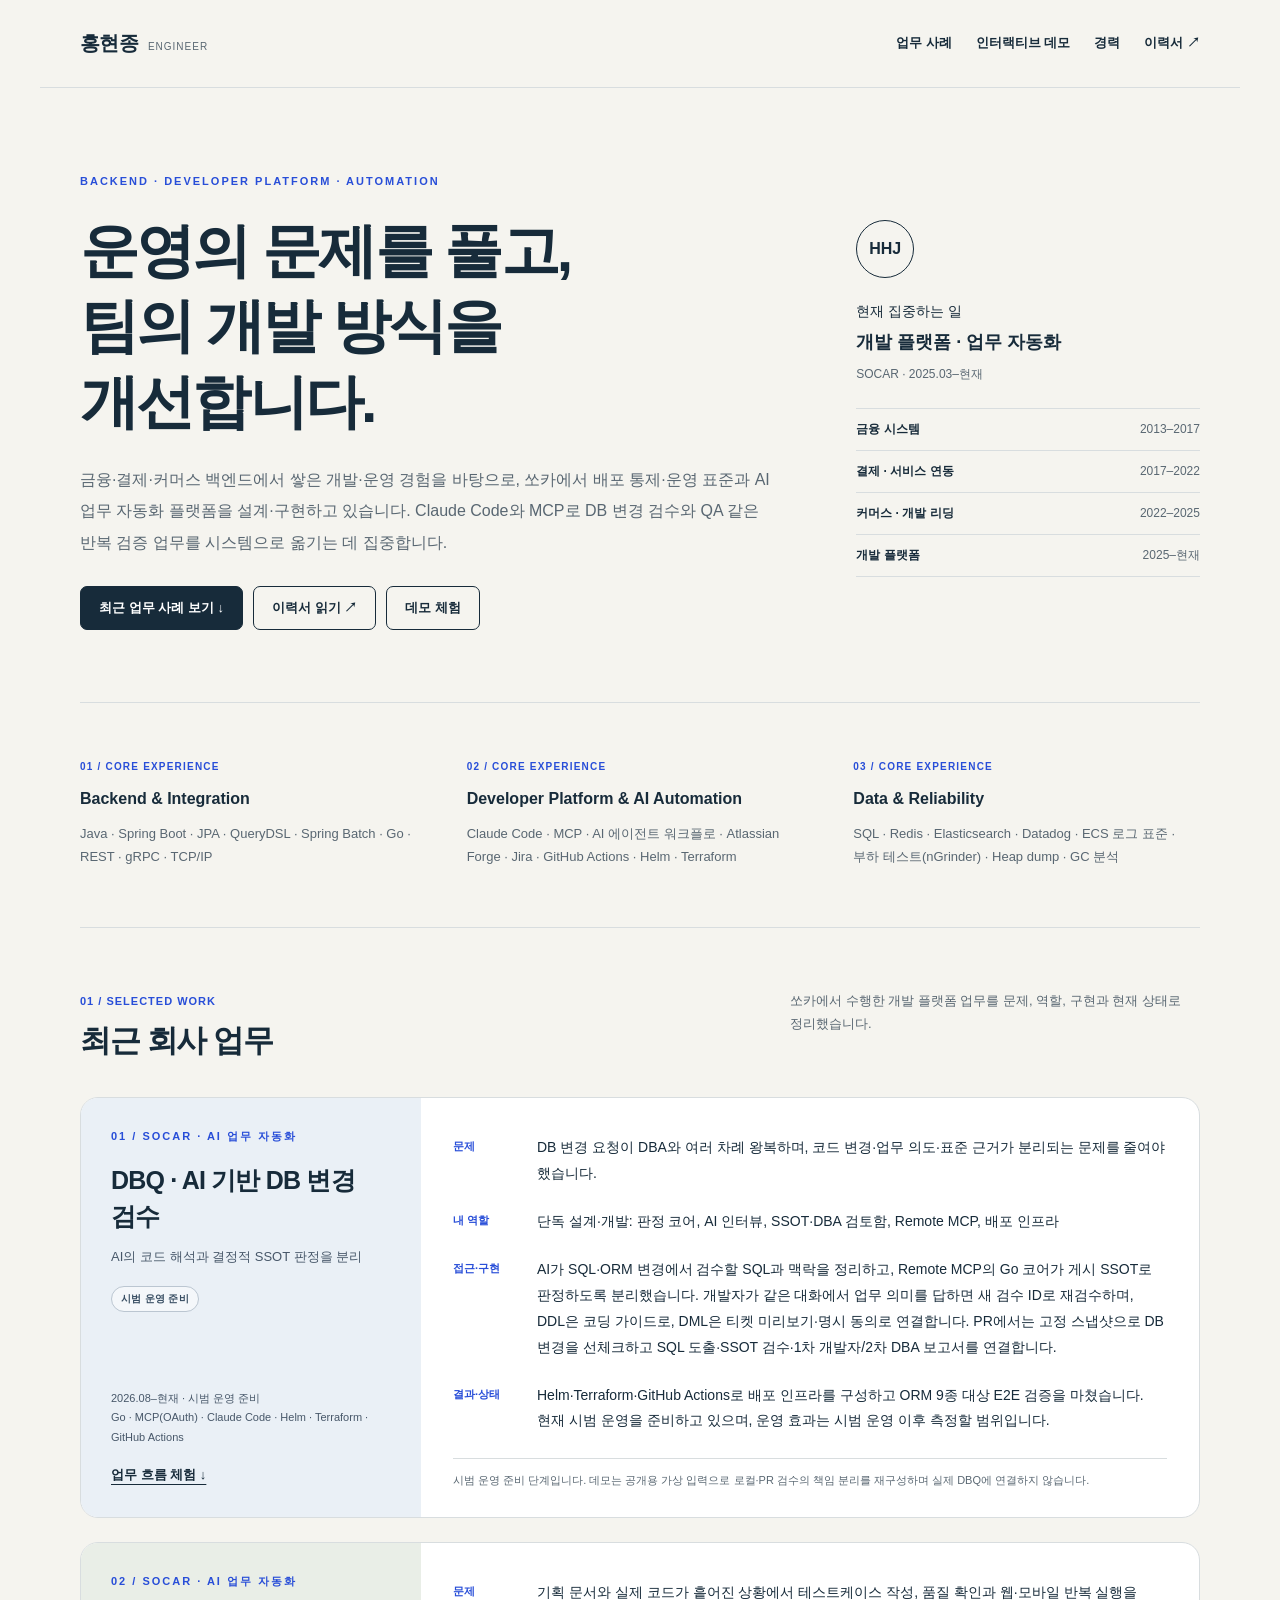
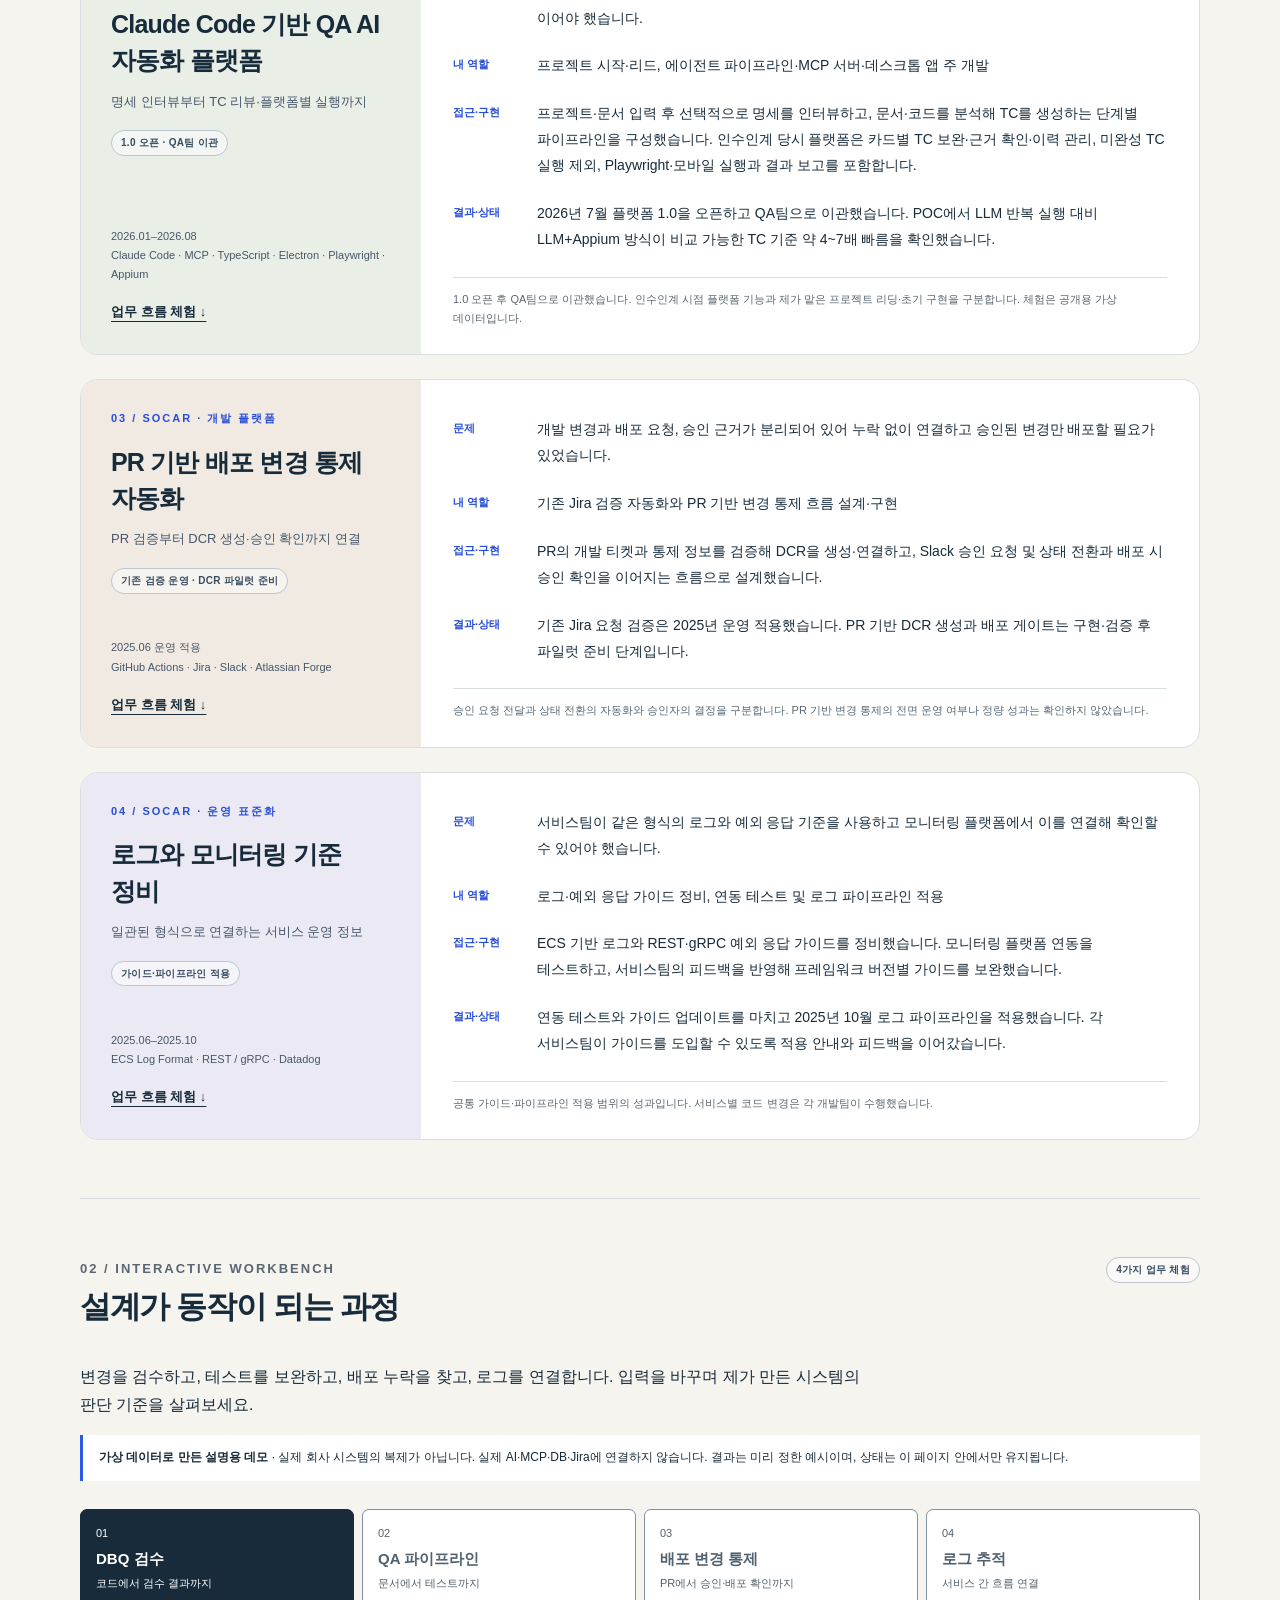
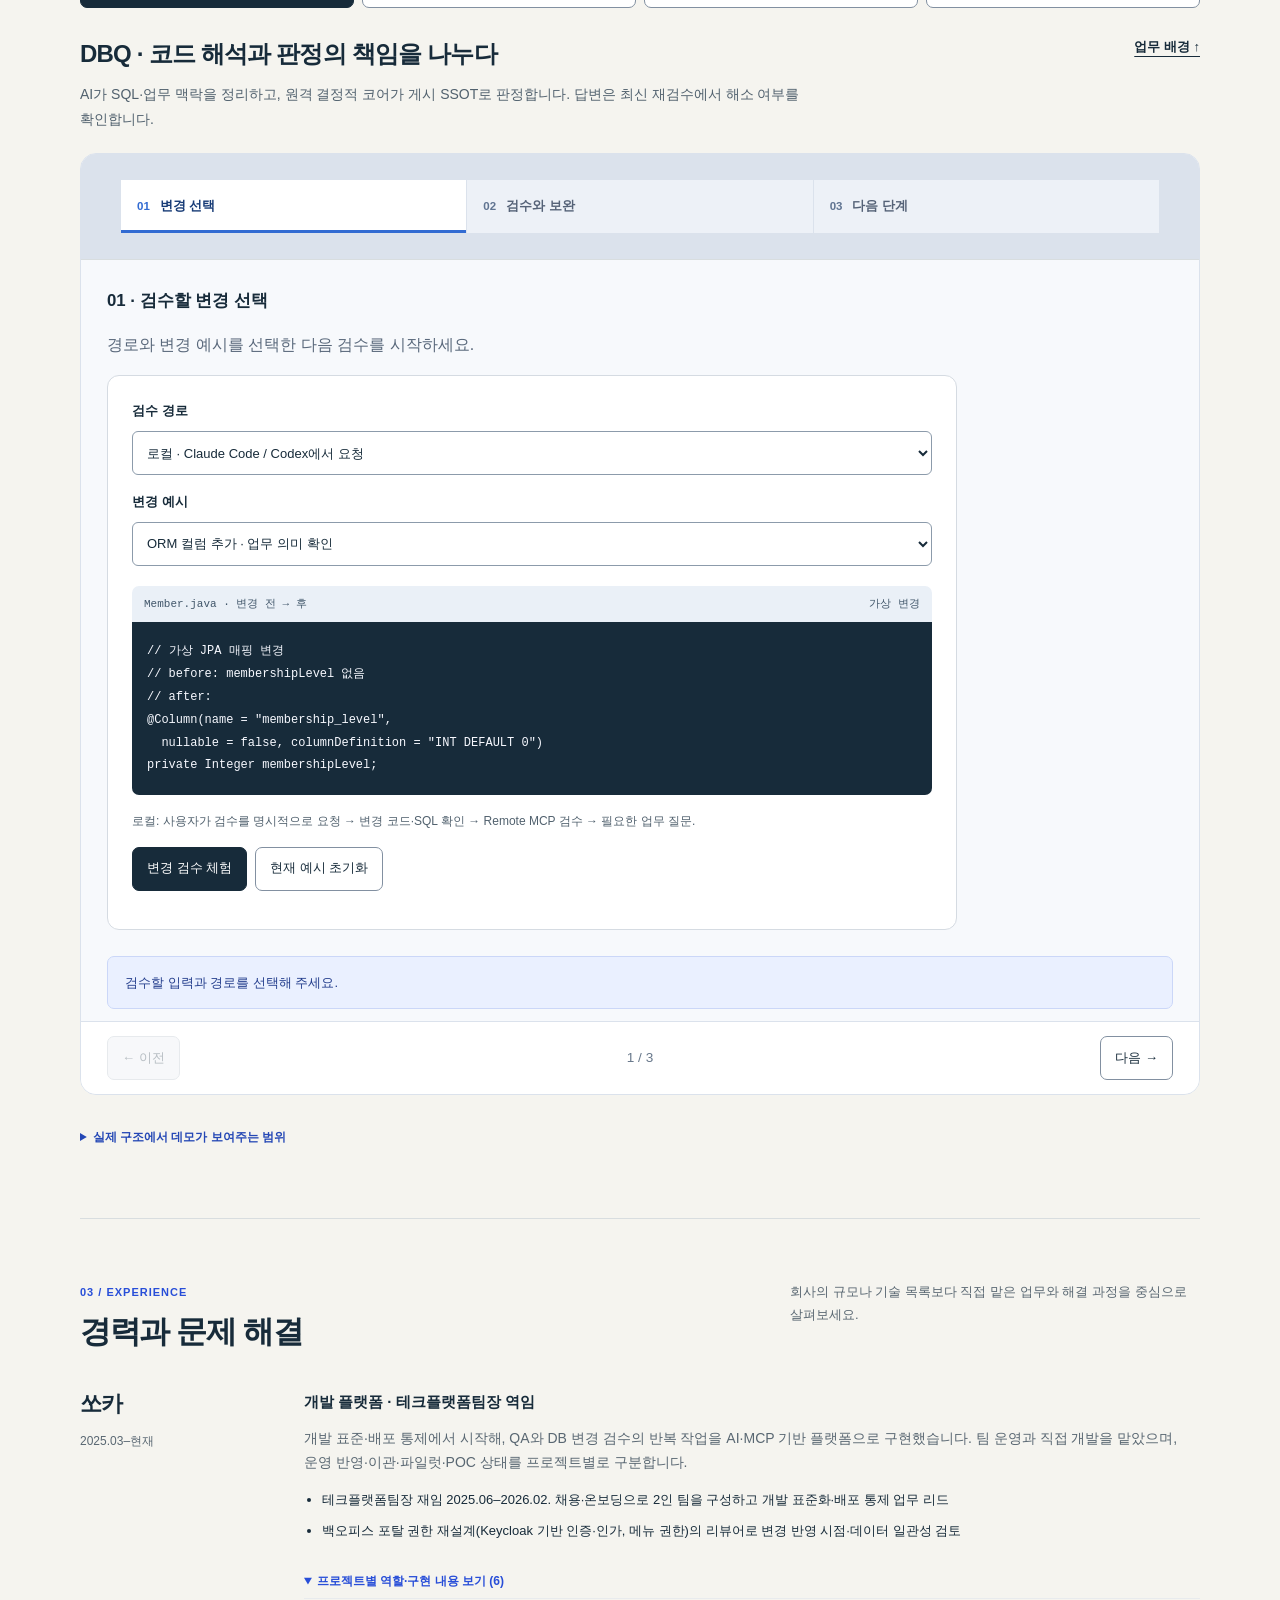
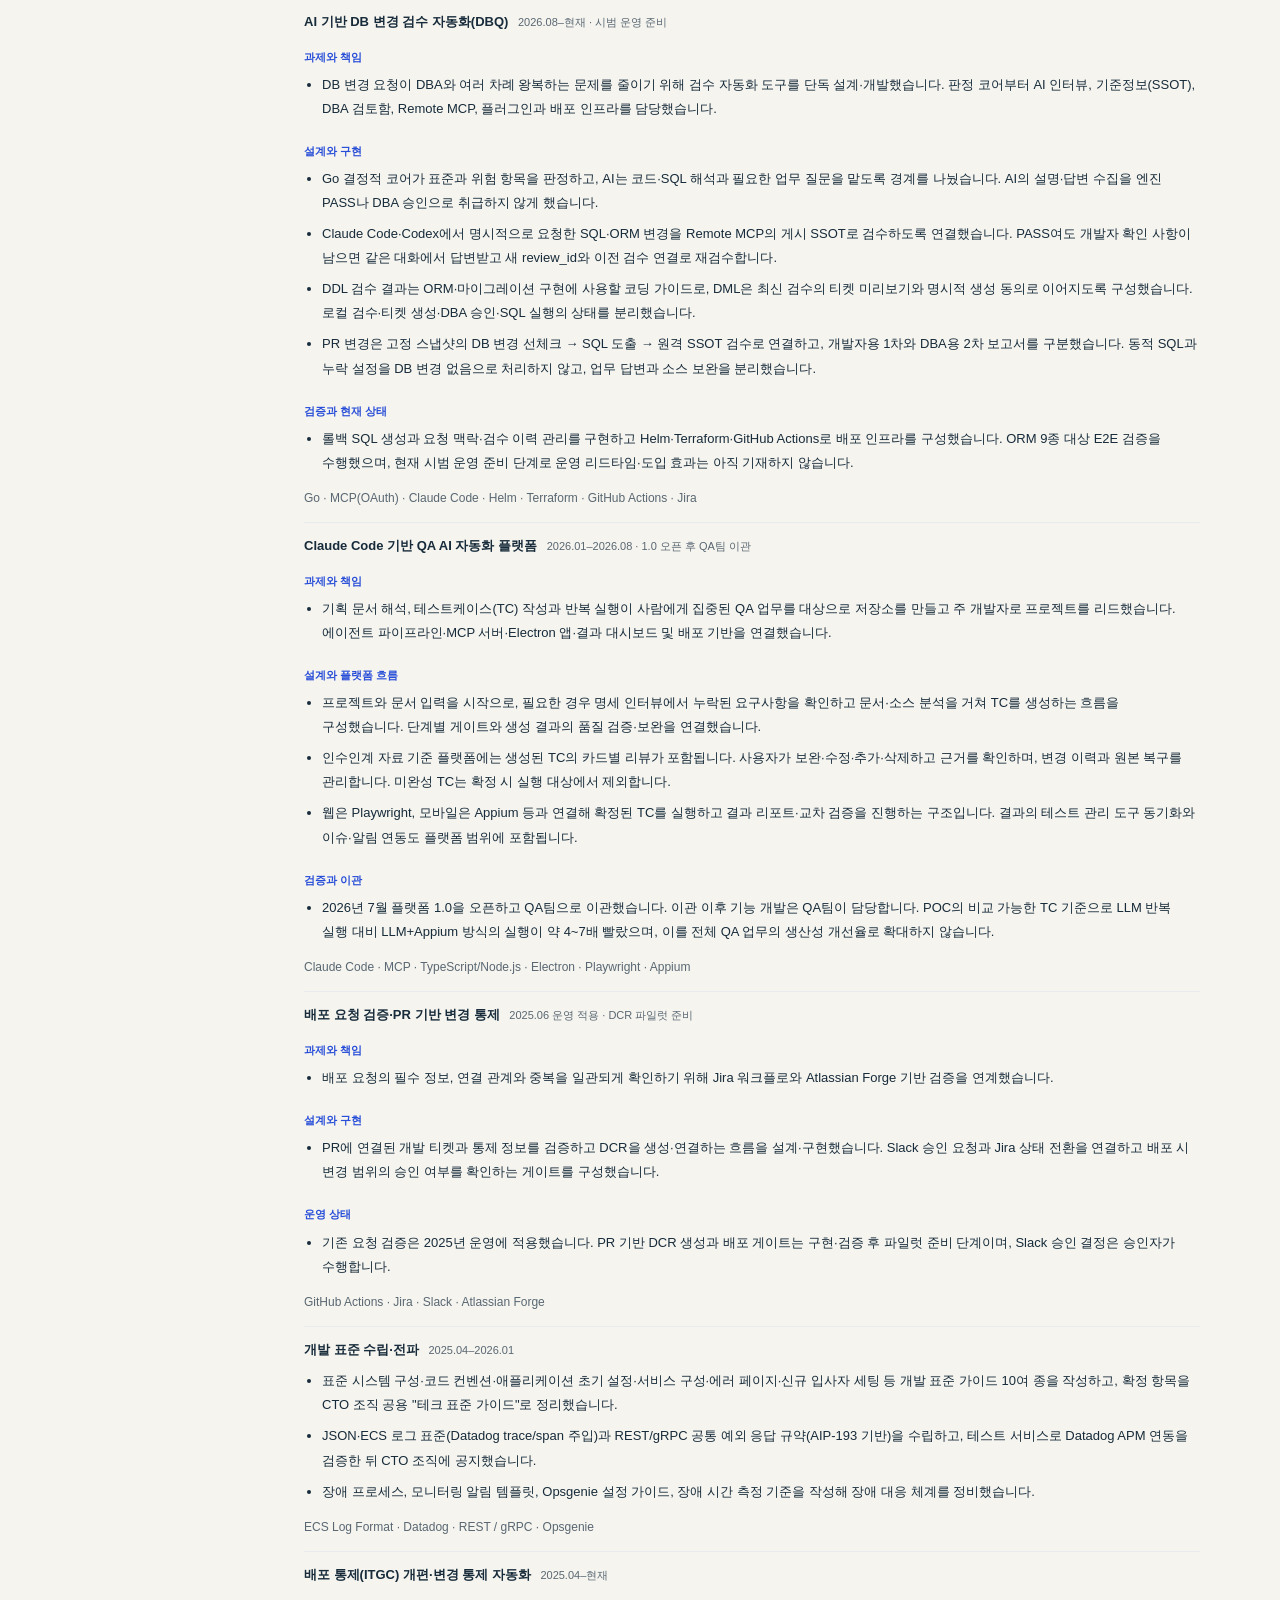
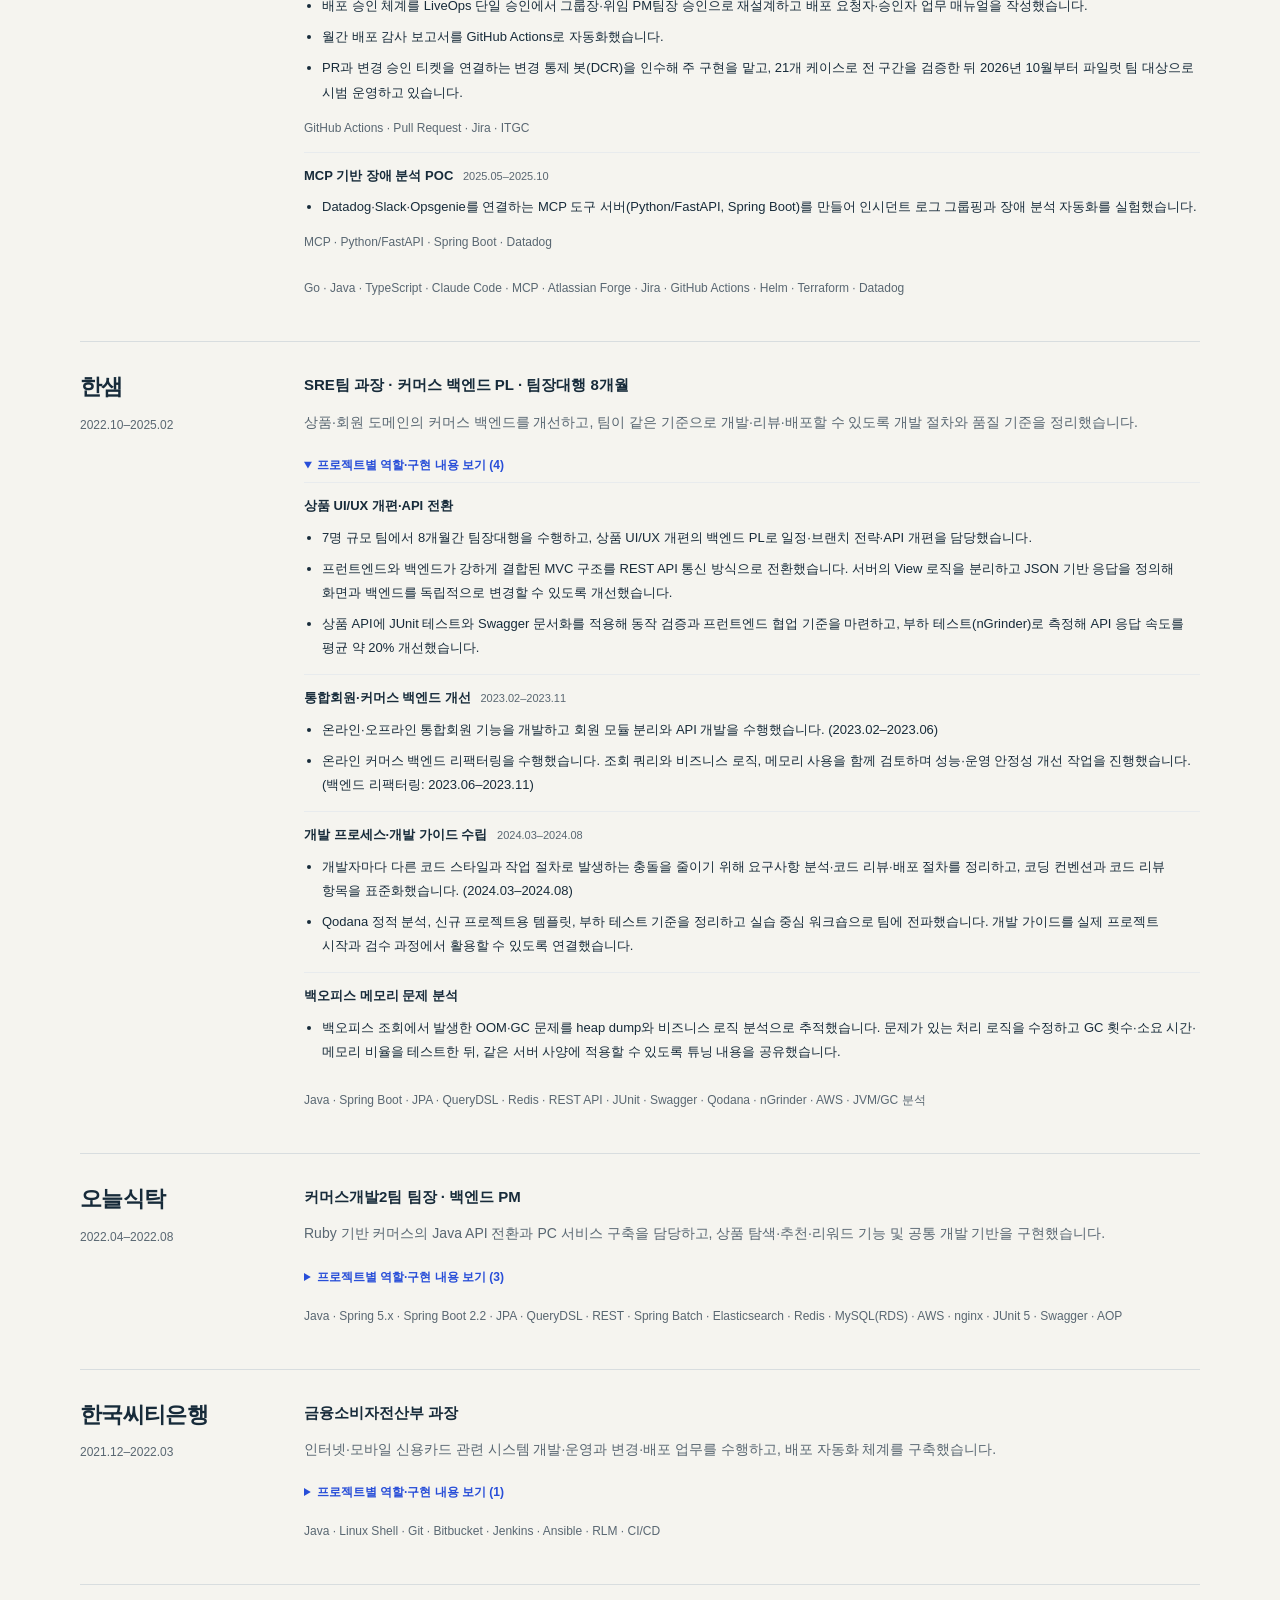
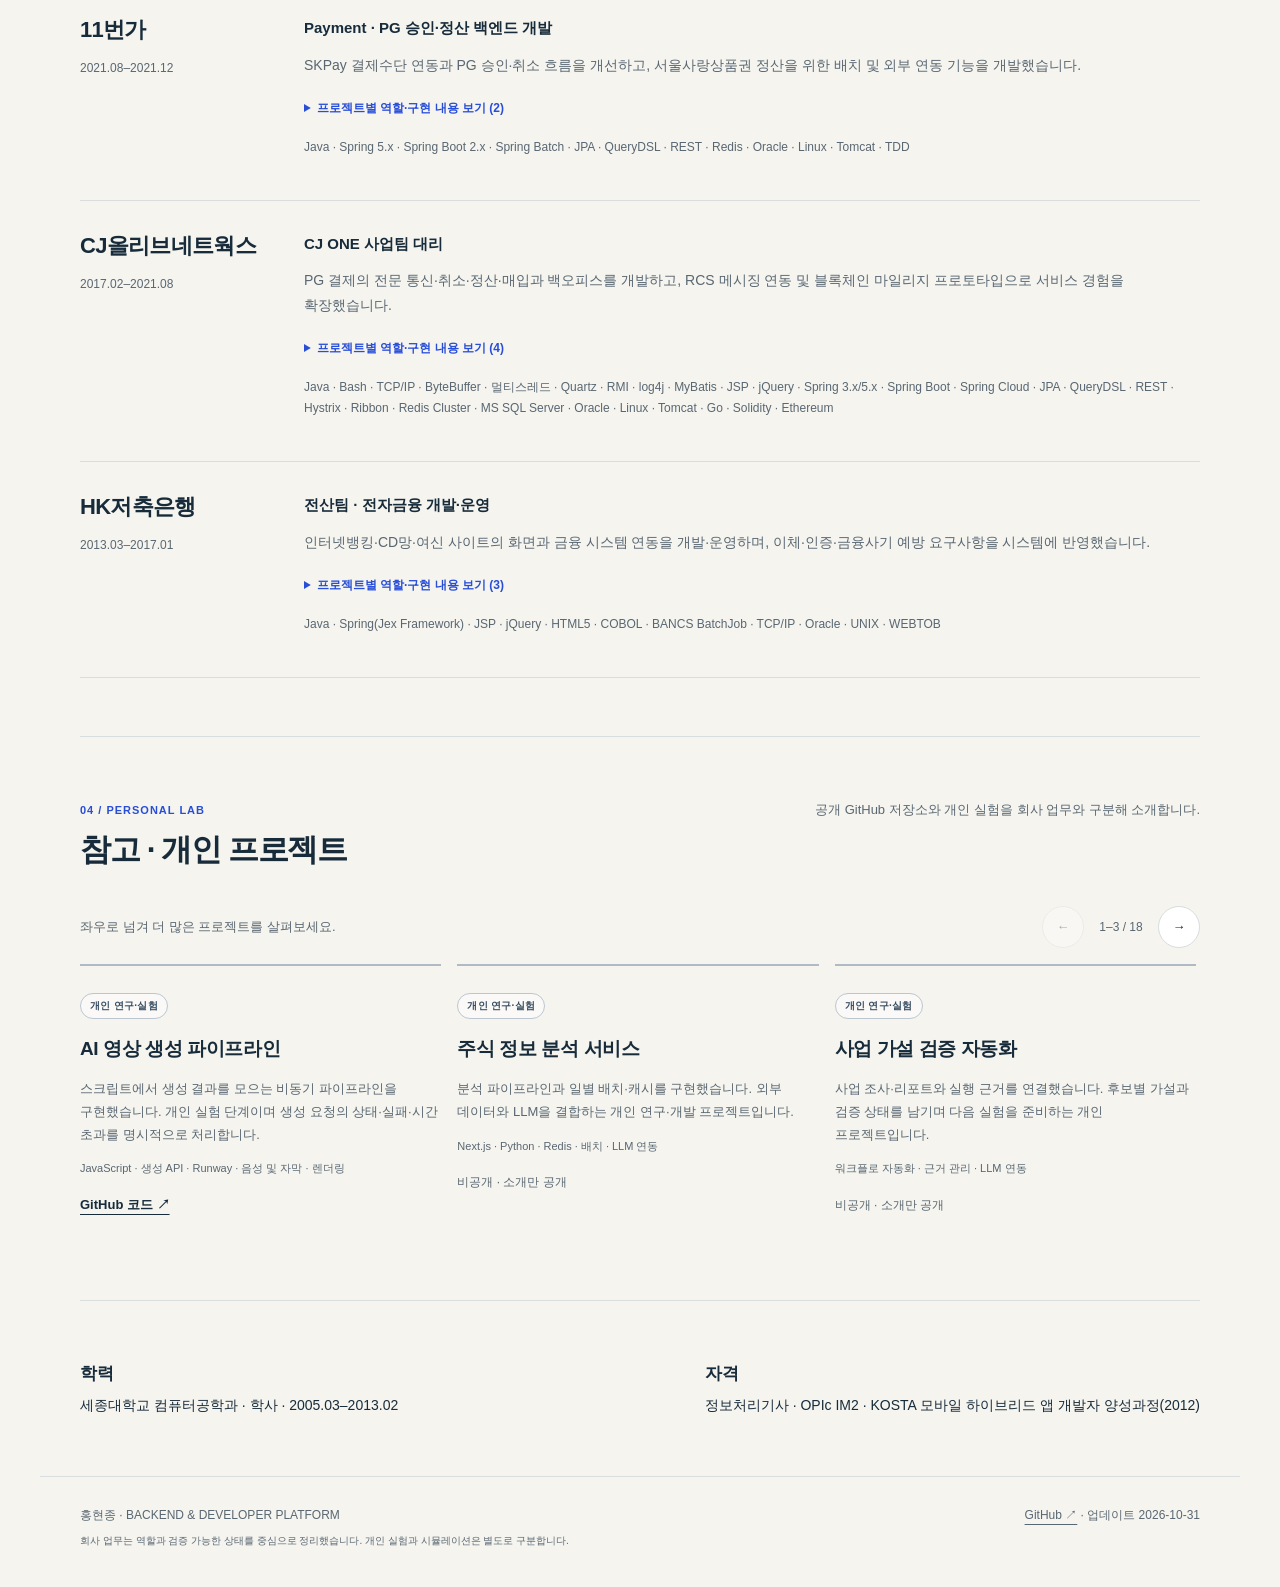
==== commit 2e91711b: "Add public project carousel to portfolio" ====
--- a/index.html
+++ b/index.html
@@ -3,7 +3,7 @@
 <meta name="viewport" content="width=device-width, initial-scale=1">
 <meta name="description" content="홍현종의 백엔드·개발 플랫폼 경력. 쏘카 업무 사례와 금융·결제·커머스 개발 경험">
 <meta name="color-scheme" content="light">
-<title>홍현종 | Backend &amp; Developer Platform</title><link rel="stylesheet" href="styles.css?v=90c74e65d6dd">
+<title>홍현종 | Backend &amp; Developer Platform</title><link rel="stylesheet" href="styles.css?v=8af0456f02d2">
 <link rel="stylesheet" href="templates/demo.css?v=7224b6412c42">
 </head><body><a class="skip" href="#main">본문으로 이동</a><nav aria-label="주요 메뉴"><a class="brand" href="index.html">홍현종<small>ENGINEER</small></a><div class="links"><a href="#projects">업무 사례</a><a href="#demo">인터랙티브 데모</a><a href="#experience">경력</a><a href="resume.html">이력서 ↗</a></div></nav>
 <main id="main"><section class="hero"><div><p class="eyebrow">Backend · Developer Platform · Automation</p><h1>운영의 문제를 풀고,<br>팀의 개발 방식을 개선합니다.</h1><p class="intro">금융·결제·커머스 백엔드에서 쌓은 개발·운영 경험을 바탕으로, 쏘카에서 배포 통제·운영 표준과 AI 업무 자동화 플랫폼을 설계·구현하고 있습니다. Claude Code와 MCP로 DB 변경 검수와 QA 같은 반복 검증 업무를 시스템으로 옮기는 데 집중합니다.</p><div class="buttons"><a class="button primary" href="#projects">최근 업무 사례 보기 ↓</a><a class="button" href="resume.html">이력서 읽기 ↗</a><a class="button" href="#demo">데모 체험</a></div></div><aside class="hero-aside" aria-label="경력 개요"><div class="portrait-mark" aria-hidden="true">HHJ</div><p class="current-role">현재 집중하는 일<strong>개발 플랫폼 · 업무 자동화</strong><span class="muted">SOCAR · 2025.03–현재</span></p><ol class="path"><li><strong>금융 시스템</strong><span>2013–2017</span></li><li><strong>결제 · 서비스 연동</strong><span>2017–2022</span></li><li><strong>커머스 · 개발 리딩</strong><span>2022–2025</span></li><li><strong>개발 플랫폼</strong><span>2025–현재</span></li></ol></aside></section>
@@ -76,5 +76,5 @@
 </section>
 
 <section class="section" id="experience"><div class="section-title"><div><span class="section-no">03 / EXPERIENCE</span><h2>경력과 문제 해결</h2></div><p>회사의 규모나 기술 목록보다 직접 맡은 업무와 해결 과정을 중심으로 살펴보세요.</p></div><article class="career" id="career-0"><div><h3>쏘카</h3><span class="muted">2025.03–현재</span></div><div><p class="role">개발 플랫폼 · 테크플랫폼팀장 역임</p><p class="career-summary">개발 표준·배포 통제에서 시작해, QA와 DB 변경 검수의 반복 작업을 AI·MCP 기반 플랫폼으로 구현했습니다. 팀 운영과 직접 개발을 맡았으며, 운영 반영·이관·파일럿·POC 상태를 프로젝트별로 구분합니다.</p><ul><li>테크플랫폼팀장 재임 2025.06–2026.02. 채용·온보딩으로 2인 팀을 구성하고 개발 표준화·배포 통제 업무 리드</li><li>백오피스 포탈 권한 재설계(Keycloak 기반 인증·인가, 메뉴 권한)의 리뷰어로 변경 반영 시점·데이터 일관성 검토</li></ul><details open><summary>프로젝트별 역할·구현 내용 보기 (6)</summary><section class="career-project"><h4>AI 기반 DB 변경 검수 자동화(DBQ) <span class="period">2026.08–현재 · 시범 운영 준비</span></h4><div class="career-detail"><h5>과제와 책임</h5><ul><li>DB 변경 요청이 DBA와 여러 차례 왕복하는 문제를 줄이기 위해 검수 자동화 도구를 단독 설계·개발했습니다. 판정 코어부터 AI 인터뷰, 기준정보(SSOT), DBA 검토함, Remote MCP, 플러그인과 배포 인프라를 담당했습니다.</li></ul></div><div class="career-detail"><h5>설계와 구현</h5><ul><li>Go 결정적 코어가 표준과 위험 항목을 판정하고, AI는 코드·SQL 해석과 필요한 업무 질문을 맡도록 경계를 나눴습니다. AI의 설명·답변 수집을 엔진 PASS나 DBA 승인으로 취급하지 않게 했습니다.</li><li>Claude Code·Codex에서 명시적으로 요청한 SQL·ORM 변경을 Remote MCP의 게시 SSOT로 검수하도록 연결했습니다. PASS여도 개발자 확인 사항이 남으면 같은 대화에서 답변받고 새 review_id와 이전 검수 연결로 재검수합니다.</li><li>DDL 검수 결과는 ORM·마이그레이션 구현에 사용할 코딩 가이드로, DML은 최신 검수의 티켓 미리보기와 명시적 생성 동의로 이어지도록 구성했습니다. 로컬 검수·티켓 생성·DBA 승인·SQL 실행의 상태를 분리했습니다.</li><li>PR 변경은 고정 스냅샷의 DB 변경 선체크 → SQL 도출 → 원격 SSOT 검수로 연결하고, 개발자용 1차와 DBA용 2차 보고서를 구분했습니다. 동적 SQL과 누락 설정을 DB 변경 없음으로 처리하지 않고, 업무 답변과 소스 보완을 분리했습니다.</li></ul></div><div class="career-detail"><h5>검증과 현재 상태</h5><ul><li>롤백 SQL 생성과 요청 맥락·검수 이력 관리를 구현하고 Helm·Terraform·GitHub Actions로 배포 인프라를 구성했습니다. ORM 9종 대상 E2E 검증을 수행했으며, 현재 시범 운영 준비 단계로 운영 리드타임·도입 효과는 아직 기재하지 않습니다.</li></ul></div><p>Go · MCP(OAuth) · Claude Code · Helm · Terraform · GitHub Actions · Jira</p></section><section class="career-project"><h4>Claude Code 기반 QA AI 자동화 플랫폼 <span class="period">2026.01–2026.08 · 1.0 오픈 후 QA팀 이관</span></h4><div class="career-detail"><h5>과제와 책임</h5><ul><li>기획 문서 해석, 테스트케이스(TC) 작성과 반복 실행이 사람에게 집중된 QA 업무를 대상으로 저장소를 만들고 주 개발자로 프로젝트를 리드했습니다. 에이전트 파이프라인·MCP 서버·Electron 앱·결과 대시보드 및 배포 기반을 연결했습니다.</li></ul></div><div class="career-detail"><h5>설계와 플랫폼 흐름</h5><ul><li>프로젝트와 문서 입력을 시작으로, 필요한 경우 명세 인터뷰에서 누락된 요구사항을 확인하고 문서·소스 분석을 거쳐 TC를 생성하는 흐름을 구성했습니다. 단계별 게이트와 생성 결과의 품질 검증·보완을 연결했습니다.</li><li>인수인계 자료 기준 플랫폼에는 생성된 TC의 카드별 리뷰가 포함됩니다. 사용자가 보완·수정·추가·삭제하고 근거를 확인하며, 변경 이력과 원본 복구를 관리합니다. 미완성 TC는 확정 시 실행 대상에서 제외합니다.</li><li>웹은 Playwright, 모바일은 Appium 등과 연결해 확정된 TC를 실행하고 결과 리포트·교차 검증을 진행하는 구조입니다. 결과의 테스트 관리 도구 동기화와 이슈·알림 연동도 플랫폼 범위에 포함됩니다.</li></ul></div><div class="career-detail"><h5>검증과 이관</h5><ul><li>2026년 7월 플랫폼 1.0을 오픈하고 QA팀으로 이관했습니다. 이관 이후 기능 개발은 QA팀이 담당합니다. POC의 비교 가능한 TC 기준으로 LLM 반복 실행 대비 LLM+Appium 방식의 실행이 약 4~7배 빨랐으며, 이를 전체 QA 업무의 생산성 개선율로 확대하지 않습니다.</li></ul></div><p>Claude Code · MCP · TypeScript/Node.js · Electron · Playwright · Appium</p></section><section class="career-project"><h4>배포 요청 검증·PR 기반 변경 통제 <span class="period">2025.06 운영 적용 · DCR 파일럿 준비</span></h4><div class="career-detail"><h5>과제와 책임</h5><ul><li>배포 요청의 필수 정보, 연결 관계와 중복을 일관되게 확인하기 위해 Jira 워크플로와 Atlassian Forge 기반 검증을 연계했습니다.</li></ul></div><div class="career-detail"><h5>설계와 구현</h5><ul><li>PR에 연결된 개발 티켓과 통제 정보를 검증하고 DCR을 생성·연결하는 흐름을 설계·구현했습니다. Slack 승인 요청과 Jira 상태 전환을 연결하고 배포 시 변경 범위의 승인 여부를 확인하는 게이트를 구성했습니다.</li></ul></div><div class="career-detail"><h5>운영 상태</h5><ul><li>기존 요청 검증은 2025년 운영에 적용했습니다. PR 기반 DCR 생성과 배포 게이트는 구현·검증 후 파일럿 준비 단계이며, Slack 승인 결정은 승인자가 수행합니다.</li></ul></div><p>GitHub Actions · Jira · Slack · Atlassian Forge</p></section><section class="career-project"><h4>개발 표준 수립·전파 <span class="period">2025.04–2026.01</span></h4><ul><li>표준 시스템 구성·코드 컨벤션·애플리케이션 초기 설정·서비스 구성·에러 페이지·신규 입사자 세팅 등 개발 표준 가이드 10여 종을 작성하고, 확정 항목을 CTO 조직 공용 &quot;테크 표준 가이드&quot;로 정리했습니다.</li><li>JSON·ECS 로그 표준(Datadog trace/span 주입)과 REST/gRPC 공통 예외 응답 규약(AIP-193 기반)을 수립하고, 테스트 서비스로 Datadog APM 연동을 검증한 뒤 CTO 조직에 공지했습니다.</li><li>장애 프로세스, 모니터링 알림 템플릿, Opsgenie 설정 가이드, 장애 시간 측정 기준을 작성해 장애 대응 체계를 정비했습니다.</li></ul><p>ECS Log Format · Datadog · REST / gRPC · Opsgenie</p></section><section class="career-project"><h4>배포 통제(ITGC) 개편·변경 통제 자동화 <span class="period">2025.04–현재</span></h4><ul><li>배포 승인 체계를 LiveOps 단일 승인에서 그룹장·위임 PM팀장 승인으로 재설계하고 배포 요청자·승인자 업무 매뉴얼을 작성했습니다.</li><li>월간 배포 감사 보고서를 GitHub Actions로 자동화했습니다.</li><li>PR과 변경 승인 티켓을 연결하는 변경 통제 봇(DCR)을 인수해 주 구현을 맡고, 21개 케이스로 전 구간을 검증한 뒤 2026년 10월부터 파일럿 팀 대상으로 시범 운영하고 있습니다.</li></ul><p>GitHub Actions · Pull Request · Jira · ITGC</p></section><section class="career-project"><h4>MCP 기반 장애 분석 POC <span class="period">2025.05–2025.10</span></h4><ul><li>Datadog·Slack·Opsgenie를 연결하는 MCP 도구 서버(Python/FastAPI, Spring Boot)를 만들어 인시던트 로그 그룹핑과 장애 분석 자동화를 실험했습니다.</li></ul><p>MCP · Python/FastAPI · Spring Boot · Datadog</p></section></details><p class="note">Go · Java · TypeScript · Claude Code · MCP · Atlassian Forge · Jira · GitHub Actions · Helm · Terraform · Datadog</p></div></article><article class="career" id="career-1"><div><h3>한샘</h3><span class="muted">2022.10–2025.02</span></div><div><p class="role">SRE팀 과장 · 커머스 백엔드 PL · 팀장대행 8개월</p><p class="career-summary">상품·회원 도메인의 커머스 백엔드를 개선하고, 팀이 같은 기준으로 개발·리뷰·배포할 수 있도록 개발 절차와 품질 기준을 정리했습니다.</p><details open><summary>프로젝트별 역할·구현 내용 보기 (4)</summary><section class="career-project"><h4>상품 UI/UX 개편·API 전환 </h4><ul><li>7명 규모 팀에서 8개월간 팀장대행을 수행하고, 상품 UI/UX 개편의 백엔드 PL로 일정·브랜치 전략·API 개편을 담당했습니다.</li><li>프런트엔드와 백엔드가 강하게 결합된 MVC 구조를 REST API 통신 방식으로 전환했습니다. 서버의 View 로직을 분리하고 JSON 기반 응답을 정의해 화면과 백엔드를 독립적으로 변경할 수 있도록 개선했습니다.</li><li>상품 API에 JUnit 테스트와 Swagger 문서화를 적용해 동작 검증과 프런트엔드 협업 기준을 마련하고, 부하 테스트(nGrinder)로 측정해 API 응답 속도를 평균 약 20% 개선했습니다.</li></ul></section><section class="career-project"><h4>통합회원·커머스 백엔드 개선 <span class="period">2023.02–2023.11</span></h4><ul><li>온라인·오프라인 통합회원 기능을 개발하고 회원 모듈 분리와 API 개발을 수행했습니다. (2023.02–2023.06)</li><li>온라인 커머스 백엔드 리팩터링을 수행했습니다. 조회 쿼리와 비즈니스 로직, 메모리 사용을 함께 검토하며 성능·운영 안정성 개선 작업을 진행했습니다. (백엔드 리팩터링: 2023.06–2023.11)</li></ul></section><section class="career-project"><h4>개발 프로세스·개발 가이드 수립 <span class="period">2024.03–2024.08</span></h4><ul><li>개발자마다 다른 코드 스타일과 작업 절차로 발생하는 충돌을 줄이기 위해 요구사항 분석·코드 리뷰·배포 절차를 정리하고, 코딩 컨벤션과 코드 리뷰 항목을 표준화했습니다. (2024.03–2024.08)</li><li>Qodana 정적 분석, 신규 프로젝트용 템플릿, 부하 테스트 기준을 정리하고 실습 중심 워크숍으로 팀에 전파했습니다. 개발 가이드를 실제 프로젝트 시작과 검수 과정에서 활용할 수 있도록 연결했습니다.</li></ul></section><section class="career-project"><h4>백오피스 메모리 문제 분석 </h4><ul><li>백오피스 조회에서 발생한 OOM·GC 문제를 heap dump와 비즈니스 로직 분석으로 추적했습니다. 문제가 있는 처리 로직을 수정하고 GC 횟수·소요 시간·메모리 비율을 테스트한 뒤, 같은 서버 사양에 적용할 수 있도록 튜닝 내용을 공유했습니다.</li></ul></section></details><p class="note">Java · Spring Boot · JPA · QueryDSL · Redis · REST API · JUnit · Swagger · Qodana · nGrinder · AWS · JVM/GC 분석</p></div></article><article class="career" id="career-2"><div><h3>오늘식탁</h3><span class="muted">2022.04–2022.08</span></div><div><p class="role">커머스개발2팀 팀장 · 백엔드 PM</p><p class="career-summary">Ruby 기반 커머스의 Java API 전환과 PC 서비스 구축을 담당하고, 상품 탐색·추천·리워드 기능 및 공통 개발 기반을 구현했습니다.</p><details><summary>프로젝트별 역할·구현 내용 보기 (3)</summary><section class="career-project"><h4>PC 커머스 구축·Ruby → Java API 전환 <span class="period">2022.04–2022.06</span></h4><ul><li>PC 커머스 신규 구축에서 백엔드 PM 및 개발을 담당했습니다. 기존 Ruby 기반 서비스의 유지보수 문제를 개선하기 위해 React 프런트엔드와 연동할 Java API로 백엔드 포팅을 진행했습니다. (2022.04–2022.06)</li><li>상품 목록·상세, 검색 화면, 꿀조합 목록, 상품 추천 API를 개발하고, 추천 키워드 API를 Elasticsearch와 연동했습니다. 상품을 찾고 비교·탐색하는 화면별 요구사항을 API로 구현했습니다.</li><li>멀티모듈 구성을 마련하고 AOP 기반 고객 캐시 데이터·로깅 공통 처리를 구현했습니다. Swagger로 API 입출력 구조를 공유하고 서비스 테스트 코드로 API 동작을 검증했습니다.</li><li>AWS 인스턴스 생성과 nginx 라우팅 설정으로 신규 서비스 서버를 구성하고, 모바일 신규 개발 서버 구축을 수행했습니다.</li></ul></section><section class="career-project"><h4>UI/UX 개선·개발 우선순위 조율 </h4><ul><li>UI/UX 개선 프로젝트에서 PO 역할을 겸해 OKR과 개선 방향을 검토했습니다. 퍼널 개선 항목의 적합성을 검토하고 API 속도 개선 대상을 정리해 우선순위를 산정했습니다.</li><li>기획자와 개선 범위·일정을 검토하고, 항목별 workflow를 작성해 화면·API 개선 작업의 실행 순서를 구체화했습니다.</li></ul></section><section class="career-project"><h4>친구추천 이벤트·포인트 배치 <span class="period">2022.07</span></h4><ul><li>친구추천 이벤트의 DB·엔티티와 정보 조회·랭킹 조회 API를 개발했습니다. 추천 포인트 발급을 Spring Batch로 구현해 이벤트 참여 데이터와 리워드 지급 처리를 연결했습니다. (2022.07)</li></ul></section></details><p class="note">Java · Spring 5.x · Spring Boot 2.2 · JPA · QueryDSL · REST · Spring Batch · Elasticsearch · Redis · MySQL(RDS) · AWS · nginx · JUnit 5 · Swagger · AOP</p></div></article><article class="career" id="career-3"><div><h3>한국씨티은행</h3><span class="muted">2021.12–2022.03</span></div><div><p class="role">금융소비자전산부 과장</p><p class="career-summary">인터넷·모바일 신용카드 관련 시스템 개발·운영과 변경·배포 업무를 수행하고, 배포 자동화 체계를 구축했습니다.</p><details><summary>프로젝트별 역할·구현 내용 보기 (1)</summary><section class="career-project"><h4>신용카드 시스템 운영·배포 자동화 <span class="period">2022.01–2022.03</span></h4><ul><li>인터넷·모바일 신용카드 관련 시스템 개발·운영과 변경·배포 절차를 담당했습니다.</li><li>Bitbucket·Jenkins(Ansible 파이프라인)·RLM을 연동한 CI/CD 배포 자동화 시스템을 구축했습니다. 소스 관리·빌드·배포 도구를 연결해 변경사항 배포 절차를 자동화했습니다. (2022.01–2022.03)</li></ul></section></details><p class="note">Java · Linux Shell · Git · Bitbucket · Jenkins · Ansible · RLM · CI/CD</p></div></article><article class="career" id="career-4"><div><h3>11번가</h3><span class="muted">2021.08–2021.12</span></div><div><p class="role">Payment · PG 승인·정산 백엔드 개발</p><p class="career-summary">SKPay 결제수단 연동과 PG 승인·취소 흐름을 개선하고, 서울사랑상품권 정산을 위한 배치 및 외부 연동 기능을 개발했습니다.</p><details><summary>프로젝트별 역할·구현 내용 보기 (2)</summary><section class="career-project"><h4>PG 승인·취소 흐름 개선 </h4><ul><li>SKPay 신용카드·휴대폰 결제 서비스를 연동하고, 신규 결제수단을 백오피스에서 취소할 수 있도록 결제 취소 프로세스를 확장했습니다.</li><li>PG 승인 서비스의 수기 취소 처리부를 자동 취소 방식으로 개선하고 망취소 처리를 추가했습니다. 결제수단 연동과 승인 이후 취소 업무를 함께 다뤘습니다.</li></ul></section><section class="career-project"><h4>서울사랑상품권 정산 배치 </h4><ul><li>서울사랑상품권 신규 프로젝트의 정산 프로세스를 Spring Batch로 개발하고, 외부 시스템과 통신하는 REST API를 구현했습니다.</li><li>정산 데이터 처리를 JPA로 구현하고, TDD 방식으로 JPA 데이터 처리와 REST 연동을 검증했습니다.</li></ul></section></details><p class="note">Java · Spring 5.x · Spring Boot 2.x · Spring Batch · JPA · QueryDSL · REST · Redis · Oracle · Linux · Tomcat · TDD</p></div></article><article class="career" id="career-5"><div><h3>CJ올리브네트웍스</h3><span class="muted">2017.02–2021.08</span></div><div><p class="role">CJ ONE 사업팀 대리</p><p class="career-summary">PG 결제의 전문 통신·취소·정산·매입과 백오피스를 개발하고, RCS 메시징 연동 및 블록체인 마일리지 프로토타입으로 서비스 경험을 확장했습니다.</p><details><summary>프로젝트별 역할·구현 내용 보기 (4)</summary><section class="career-project"><h4>PG 전문 통신·취소 처리 </h4><ul><li>PG 결제 서비스의 TCP/IP 소켓 전문 통신 프로그램을 설계·개발했습니다. Java ByteBuffer를 활용한 가변 길이 전문 데이터 처리를 구현하고 Linux Java 데몬으로 신규 서비스를 구성했습니다.</li><li>Java 멀티스레드와 Quartz 배치로 대용량 데이터 처리를 개발했습니다. log4j 로깅에 스레드별 추적번호를 추가해 전문 처리 흐름을 추적할 수 있도록 했습니다.</li><li>RMI 기반 통합 취소 모듈과 Quartz 기반 자동 취소 모듈을 개발해 결제 취소 처리 기능을 구성했습니다.</li></ul></section><section class="career-project"><h4>백오피스 정산·매입 개선 </h4><ul><li>백오피스의 입금 정산과 매입 주기·매입 예정/확정 금액·차액 관리 기능을 개발했습니다. 신규 서비스 화면을 구축하고 기준정보 등록에 결재 프로세스를 적용했습니다.</li></ul></section><section class="career-project"><h4>RCS 서비스 구축 </h4><ul><li>RCS 서비스에서 RestTemplate으로 원천사 통신 API를 구현하고, Hystrix fallback과 Ribbon 클라이언트 로드밸런싱을 구성했습니다.</li><li>RCS 운영 기반으로 Redis Cluster를 구축하고 서로 다른 Tomcat 간 세션 정보를 Redis로 공유했습니다. JPA 기반 데이터 처리를 적용했습니다.</li></ul></section><section class="career-project"><h4>블록체인 마일리지 프로토타입 </h4><ul><li>로컬 Ethereum·스마트 컨트랙트 기반 블록체인 마일리지 프로토타입을 개발했습니다. 회원 등록·지갑 생성, 권한 부여, 마일리지 적립·조회·사용·차감 기능을 Solidity와 RESTful API로 구현했으며 사내 공모전 대상을 수상했습니다.</li></ul></section></details><p class="note">Java · Bash · TCP/IP · ByteBuffer · 멀티스레드 · Quartz · RMI · log4j · MyBatis · JSP · jQuery · Spring 3.x/5.x · Spring Boot · Spring Cloud · JPA · QueryDSL · REST · Hystrix · Ribbon · Redis Cluster · MS SQL Server · Oracle · Linux · Tomcat · Go · Solidity · Ethereum</p></div></article><article class="career" id="career-6"><div><h3>HK저축은행</h3><span class="muted">2013.03–2017.01</span></div><div><p class="role">전산팀 · 전자금융 개발·운영</p><p class="career-summary">인터넷뱅킹·CD망·여신 사이트의 화면과 금융 시스템 연동을 개발·운영하며, 이체·인증·금융사기 예방 요구사항을 시스템에 반영했습니다.</p><details><summary>프로젝트별 역할·구현 내용 보기 (3)</summary><section class="career-project"><h4>인터넷뱅킹 리뉴얼 <span class="period">2013.08–2014.06</span></h4><ul><li>인터넷뱅킹 리뉴얼에서 즉시이체·지연이체, 스마트 OTP, SMS·ARS·보안매체를 활용한 2채널 인증을 개발했습니다. (2013.08–2014.06)</li></ul></section><section class="career-project"><h4>전자금융·CD망 개발 및 운영 </h4><ul><li>인터넷뱅킹에서 수취계좌 변조 의심 시 추가 인증과 전자금융 사기예방서비스를 개발하고, 모의해킹으로 확인된 보안 취약점의 전산 개선을 수행했습니다.</li><li>CD망(ATM)의 금융사기 의심계좌 처리와 지연이체·지연인출 서비스를 개발하고, 저축은행중앙회·금융결제원과의 대외 통신 시스템을 개발·운영했습니다.</li></ul></section><section class="career-project"><h4>여신 사이트·대외 연동 </h4><ul><li>신규 여신 서비스 ‘미트론’ 사이트를 구축하고, 신용정보 동의·여신 신용조회 시스템 및 타 은행 연계 여신 시스템을 개발했습니다.</li><li>Java·Spring(Jex Framework)·JSP·jQuery·HTML5 기반 웹 기능과 COBOL·BANCS BatchJob·TCP/IP 기반 금융 시스템 연동을 다뤘습니다.</li></ul></section></details><p class="note">Java · Spring(Jex Framework) · JSP · jQuery · HTML5 · COBOL · BANCS BatchJob · TCP/IP · Oracle · UNIX · WEBTOB</p></div></article></section>
-<section class="section" id="personal"><div class="section-title"><div><span class="section-no">04 / PERSONAL LAB</span><h2>참고 · 개인 프로젝트</h2></div><p>생성 API와 데이터 파이프라인을 탐구한 개인 실험입니다. 회사 성과와 별도로 소개합니다.</p></div><div class="personal-grid"><article class="personal-card"><span class="pill">개인 연구·실험</span><h3>AI 영상 생성 파이프라인</h3><p>스크립트에서 생성 결과를 모으는 비동기 파이프라인을 구현했습니다. 개인 실험 단계이며 생성 요청의 상태·실패·시간 초과를 명시적으로 처리합니다.</p><p class="stack">JavaScript · 생성 API · Runway · 음성 및 자막 · 렌더링</p><a class="text-link" href="https://github.com/hhj4861/scene-image-generator">GitHub 코드 ↗</a></article><article class="personal-card"><span class="pill">개인 연구·실험</span><h3>주식 정보 분석 서비스</h3><p>분석 파이프라인과 일별 배치·캐시를 구현했습니다. 외부 데이터와 LLM을 결합하는 개인 연구·개발 프로젝트입니다.</p><p class="stack">Next.js · Python · Redis · 배치 · LLM 연동</p><span class="note">비공개 · 소개만 공개</span></article><article class="personal-card"><span class="pill">개인 연구·실험</span><h3>사업 가설 검증 자동화</h3><p>사업 조사·리포트와 실행 근거를 연결했습니다. 후보별 가설과 검증 상태를 남기며 다음 실험을 준비하는 개인 프로젝트입니다.</p><p class="stack">워크플로 자동화 · 근거 관리 · LLM 연동</p><span class="note">비공개 · 소개만 공개</span></article></div></section>
-<section class="section"><div class="education"><div><h3>학력</h3><p>세종대학교 컴퓨터공학과 · 학사 · 2005.03–2013.02</p></div><div><h3>자격</h3><p>정보처리기사 · OPIc IM2 · KOSTA 모바일 하이브리드 앱 개발자 양성과정(2012)</p></div></div></section></main><footer><div><p>홍현종 · BACKEND &amp; DEVELOPER PLATFORM</p><p class="fine">회사 업무는 역할과 검증 가능한 상태를 중심으로 정리했습니다. 개인 실험과 시뮬레이션은 별도로 구분합니다.</p></div><div><a href="https://github.com/hhj4861">GitHub ↗</a> · 업데이트 2026-10-31</div></footer><script src="demo.js?v=79f3b679941e" defer></script></body></html>+<section class="section" id="personal"><div class="section-title"><div><span class="section-no">04 / PERSONAL LAB</span><h2>참고 · 개인 프로젝트</h2></div><p>공개 GitHub 저장소와 개인 실험을 회사 업무와 구분해 소개합니다.</p></div><div class="personal-carousel" aria-label="개인 프로젝트 모음"><div class="carousel-toolbar"><p>좌우로 넘겨 더 많은 프로젝트를 살펴보세요.</p><div class="carousel-controls" hidden><button type="button" data-carousel-prev aria-label="이전 프로젝트">←</button><span data-carousel-status aria-live="polite"></span><button type="button" data-carousel-next aria-label="다음 프로젝트">→</button></div></div><div class="personal-grid personal-track" tabindex="0" aria-label="개인 프로젝트 목록"><article class="personal-card"><span class="pill">개인 연구·실험</span><h3>AI 영상 생성 파이프라인</h3><p>스크립트에서 생성 결과를 모으는 비동기 파이프라인을 구현했습니다. 개인 실험 단계이며 생성 요청의 상태·실패·시간 초과를 명시적으로 처리합니다.</p><p class="stack">JavaScript · 생성 API · Runway · 음성 및 자막 · 렌더링</p><a class="text-link" href="https://github.com/hhj4861/scene-image-generator">GitHub 코드 ↗</a></article><article class="personal-card"><span class="pill">개인 연구·실험</span><h3>주식 정보 분석 서비스</h3><p>분석 파이프라인과 일별 배치·캐시를 구현했습니다. 외부 데이터와 LLM을 결합하는 개인 연구·개발 프로젝트입니다.</p><p class="stack">Next.js · Python · Redis · 배치 · LLM 연동</p><span class="note">비공개 · 소개만 공개</span></article><article class="personal-card"><span class="pill">개인 연구·실험</span><h3>사업 가설 검증 자동화</h3><p>사업 조사·리포트와 실행 근거를 연결했습니다. 후보별 가설과 검증 상태를 남기며 다음 실험을 준비하는 개인 프로젝트입니다.</p><p class="stack">워크플로 자동화 · 근거 관리 · LLM 연동</p><span class="note">비공개 · 소개만 공개</span></article><article class="personal-card"><span class="pill">GitHub 공개 저장소</span><h3>Replay Live POC</h3><p>녹화한 MP4를 예약 시간에 실시간 속도로 YouTube Live에 송출하는 실험입니다.</p><p class="stack">Python · FFmpeg · SQLite</p><a class="text-link" href="https://github.com/hhj4861/replay-live">GitHub 코드 ↗</a></article><article class="personal-card"><span class="pill">GitHub 공개 저장소</span><h3>리센느 작은 오락실</h3><p>다섯 가지 60초 브라우저 게임으로 구성한 비공식 팬 게임입니다.</p><p class="stack">브라우저 게임 · Node.js</p><a class="text-link" href="https://github.com/hhj4861/rescene-game">GitHub 코드 ↗</a></article><article class="personal-card"><span class="pill">GitHub 공개 저장소</span><h3>커머스 자동화 키트</h3><p>공유 계약을 바탕으로 키워드 분석 등 독립적인 커머스 자동화 모듈을 조합하는 프로젝트입니다.</p><p class="stack">npm workspaces · TypeScript</p><a class="text-link" href="https://github.com/hhj4861/commerce-automation-kit">GitHub 코드 ↗</a></article><article class="personal-card"><span class="pill">GitHub 공개 저장소</span><h3>Claude-Flow-Plus</h3><p>기존 claude-flow를 확장해 동적 라우팅과 에이전트 상태·토큰 표시를 탐구한 포크입니다.</p><p class="stack">AI 에이전트 · 오케스트레이션</p><a class="text-link" href="https://github.com/hhj4861/claude-flow-plus">GitHub 코드 ↗</a></article><article class="personal-card"><span class="pill">GitHub 공개 저장소</span><h3>Shared Claude Agents</h3><p>Claude Code용 에이전트, 스킬과 공통 표준 문서를 관리합니다.</p><p class="stack">Claude Code · 에이전트 · 스킬</p><a class="text-link" href="https://github.com/hhj4861/shared-claude-agents">GitHub 코드 ↗</a></article><article class="personal-card"><span class="pill">GitHub 공개 저장소</span><h3>WordPress 자동 블로그</h3><p>트렌드 수집부터 콘텐츠·이미지 생성과 WordPress 발행까지 연결하는 파이프라인입니다.</p><p class="stack">Python · WordPress API · AI</p><a class="text-link" href="https://github.com/hhj4861/wp-auto-blog">GitHub 코드 ↗</a></article><article class="personal-card"><span class="pill">GitHub 공개 저장소</span><h3>Flight Crew Prep</h3><p>Next.js 기반 공개 프로젝트입니다. 상세 기능은 저장소에서 확인할 수 있습니다.</p><p class="stack">Next.js</p><a class="text-link" href="https://github.com/hhj4861/flight-crew-prep">GitHub 코드 ↗</a></article><article class="personal-card"><span class="pill">GitHub 공개 저장소</span><h3>Studio Core</h3><p>인증과 유틸리티, Supabase 연동을 제공하는 공통 라이브러리입니다.</p><p class="stack">Python · Supabase</p><a class="text-link" href="https://github.com/hhj4861/studio-core">GitHub 코드 ↗</a></article><article class="personal-card"><span class="pill">GitHub 공개 저장소</span><h3>Studio UI Design System</h3><p>공통 디자인 토큰과 React·Streamlit 컴포넌트를 구성한 멀티 프레임워크 디자인 시스템입니다.</p><p class="stack">React · Streamlit · 디자인 토큰</p><a class="text-link" href="https://github.com/hhj4861/ui-design-system">GitHub 코드 ↗</a></article><article class="personal-card"><span class="pill">GitHub 공개 저장소</span><h3>강아지 일기장</h3><p>강아지별 일기와 사진을 관리하고 AI 일기 생성을 연결하는 웹 애플리케이션입니다.</p><p class="stack">TypeScript · MCP · AI</p><a class="text-link" href="https://github.com/hhj4861/dog-diary-frontend">GitHub 코드 ↗</a></article><article class="personal-card"><span class="pill">GitHub 공개 저장소</span><h3>portfolio_ai</h3><p>공개 저장소입니다. 별도의 프로젝트 소개 문서는 확인되지 않았습니다.</p><p class="stack">GitHub 공개 저장소</p><a class="text-link" href="https://github.com/hhj4861/portfolio_ai">GitHub 코드 ↗</a></article><article class="personal-card"><span class="pill">GitHub 공개 저장소</span><h3>notice</h3><p>공개 저장소입니다. 별도의 프로젝트 소개 문서는 확인되지 않았습니다.</p><p class="stack">GitHub 공개 저장소</p><a class="text-link" href="https://github.com/hhj4861/notice">GitHub 코드 ↗</a></article><article class="personal-card"><span class="pill">GitHub 공개 저장소</span><h3>swagger_test</h3><p>공개 저장소입니다. 현재 기본 브랜치의 코드가 비어 있습니다.</p><p class="stack">GitHub 공개 저장소</p><a class="text-link" href="https://github.com/hhj4861/swagger_test">GitHub 코드 ↗</a></article><article class="personal-card"><span class="pill">GitHub 공개 저장소</span><h3>mcp</h3><p>공개 저장소입니다. 현재 기본 브랜치의 코드가 비어 있습니다.</p><p class="stack">GitHub 공개 저장소</p><a class="text-link" href="https://github.com/hhj4861/mcp">GitHub 코드 ↗</a></article><article class="personal-card"><span class="pill">GitHub 공개 저장소</span><h3>Career Portfolio</h3><p>경력과 프로젝트, 인터랙티브 업무 데모를 소개하는 현재 포트폴리오입니다.</p><p class="stack">Python · HTML · JavaScript</p><a class="text-link" href="https://github.com/hhj4861/career-portfolio">GitHub 코드 ↗</a></article></div></div></section>
+<section class="section"><div class="education"><div><h3>학력</h3><p>세종대학교 컴퓨터공학과 · 학사 · 2005.03–2013.02</p></div><div><h3>자격</h3><p>정보처리기사 · OPIc IM2 · KOSTA 모바일 하이브리드 앱 개발자 양성과정(2012)</p></div></div></section></main><footer><div><p>홍현종 · BACKEND &amp; DEVELOPER PLATFORM</p><p class="fine">회사 업무는 역할과 검증 가능한 상태를 중심으로 정리했습니다. 개인 실험과 시뮬레이션은 별도로 구분합니다.</p></div><div><a href="https://github.com/hhj4861">GitHub ↗</a> · 업데이트 2026-10-31</div></footer><script src="demo.js?v=79f3b679941e" defer></script><script src="personal-carousel.js?v=1f1c192c23b8" defer></script></body></html>
--- a/styles.css
+++ b/styles.css
@@ -8,3 +8,5 @@
 .career-detail h5{font-size:11px;color:var(--accent);margin:14px 0 6px}.resume-guide{border:1px solid var(--line);background:#fff;border-radius:10px;padding:18px 20px;margin:20px 0}.resume-guide strong{font-size:15px}.resume-guide p{font-size:12px;color:var(--muted);margin:6px 0 12px}.resume-guide>div{display:flex;flex-wrap:wrap;gap:9px 18px}.resume-guide a{font-size:12px;min-height:32px;display:inline-flex;align-items:center}.career[id]{scroll-margin-top:24px}@media print{.resume-guide{display:none}.career-detail h5{font-size:8pt;margin:8px 0 4px}}
 
 @media print{.resume-page .career-project{break-inside:auto}.resume-page .career li{break-inside:avoid}.career-detail h5{break-after:avoid}}
+
+.personal-carousel .carousel-toolbar{display:flex;justify-content:space-between;align-items:center;gap:16px;margin-bottom:14px;color:var(--muted);font-size:13px}.carousel-toolbar p{margin:0}.carousel-controls:not([hidden]){display:flex;align-items:center;gap:10px;white-space:nowrap}.carousel-controls button{width:42px;height:42px;border:1px solid var(--line);border-radius:50%;background:#fff;color:var(--ink)}.carousel-controls button:disabled{opacity:.35}.carousel-controls span{font-size:12px;min-width:54px;text-align:center}.personal-grid.personal-track{display:flex;gap:16px;overflow-x:auto;overscroll-behavior-x:contain;scroll-snap-type:x mandatory;scrollbar-width:thin;padding:2px 2px 14px;scroll-behavior:smooth}.personal-track .personal-card{flex:0 0 calc((100% - 32px)/3);min-width:0;scroll-snap-align:start}.personal-track:focus-visible{outline:3px solid #bb6619;outline-offset:4px}@media(max-width:700px){.personal-track .personal-card{flex-basis:88%}.personal-carousel .carousel-toolbar{align-items:flex-start}}@media(prefers-reduced-motion:reduce){.personal-grid.personal-track{scroll-behavior:auto}}
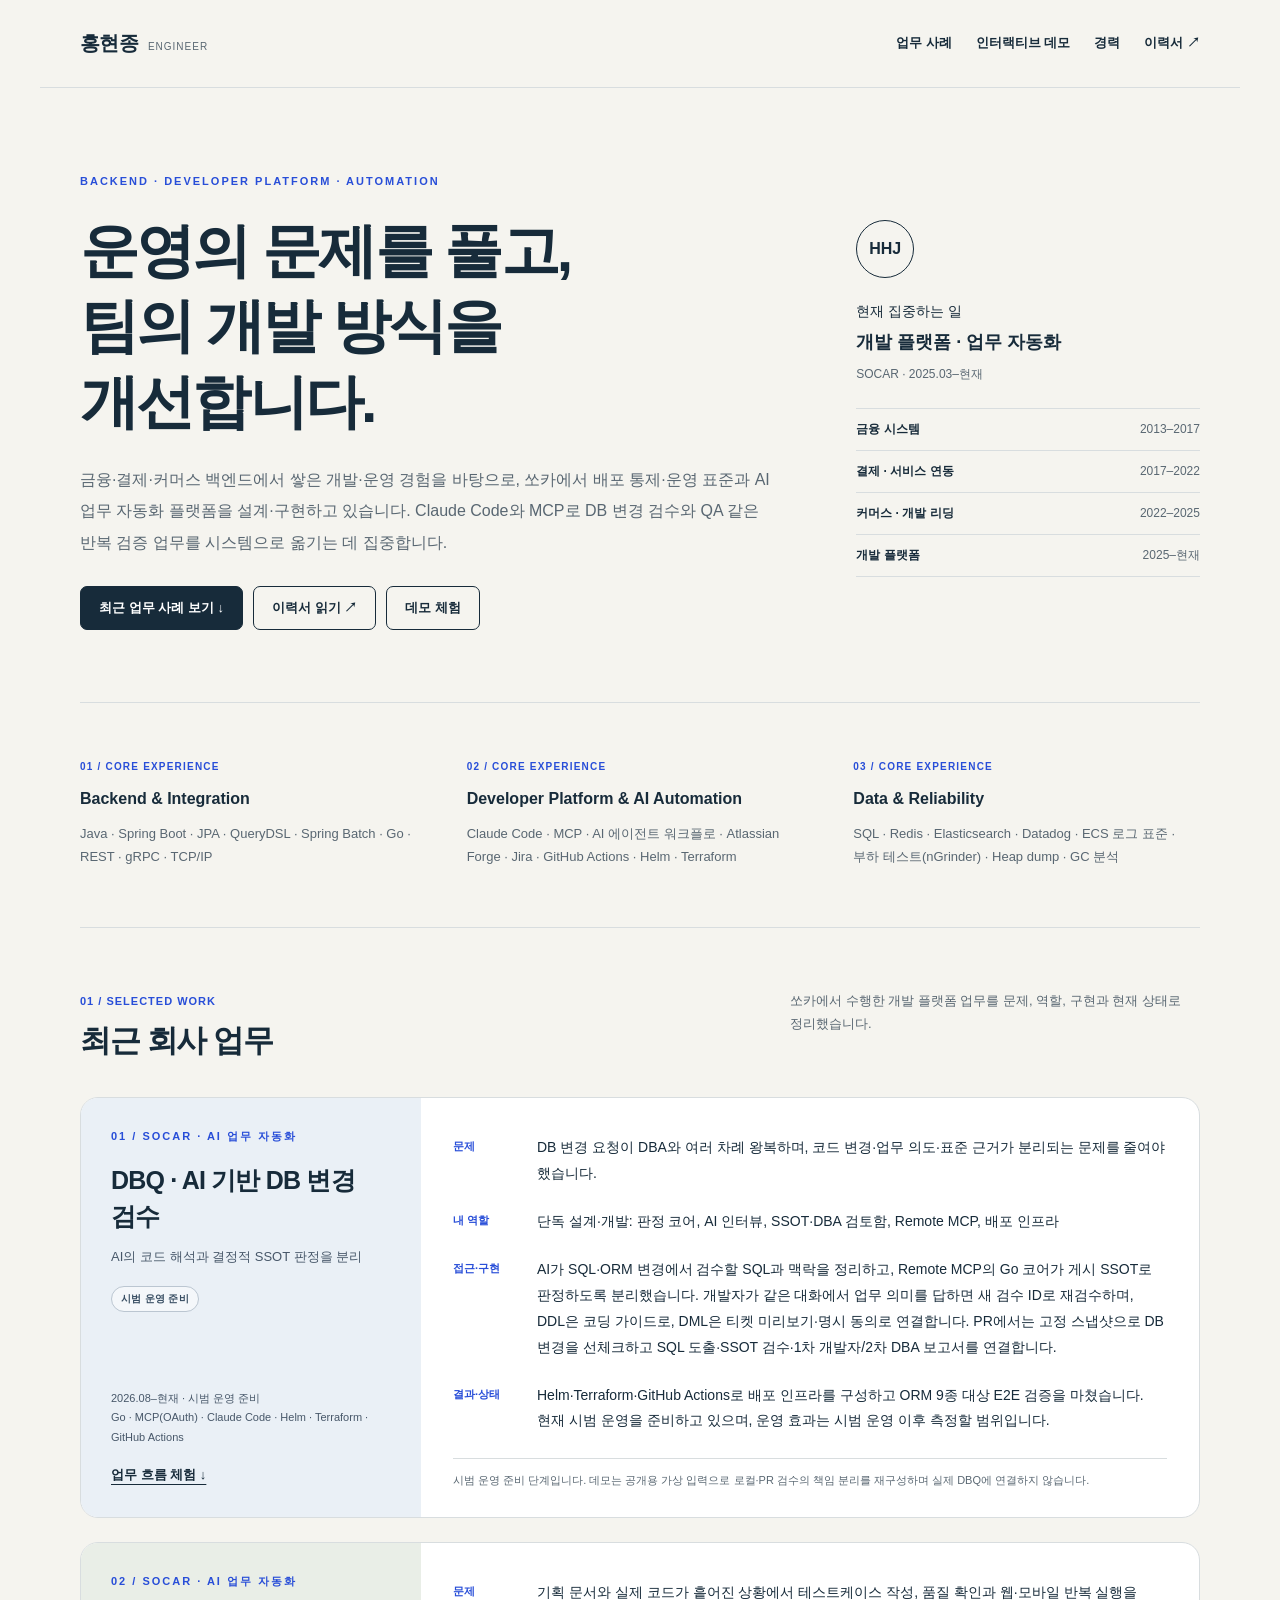
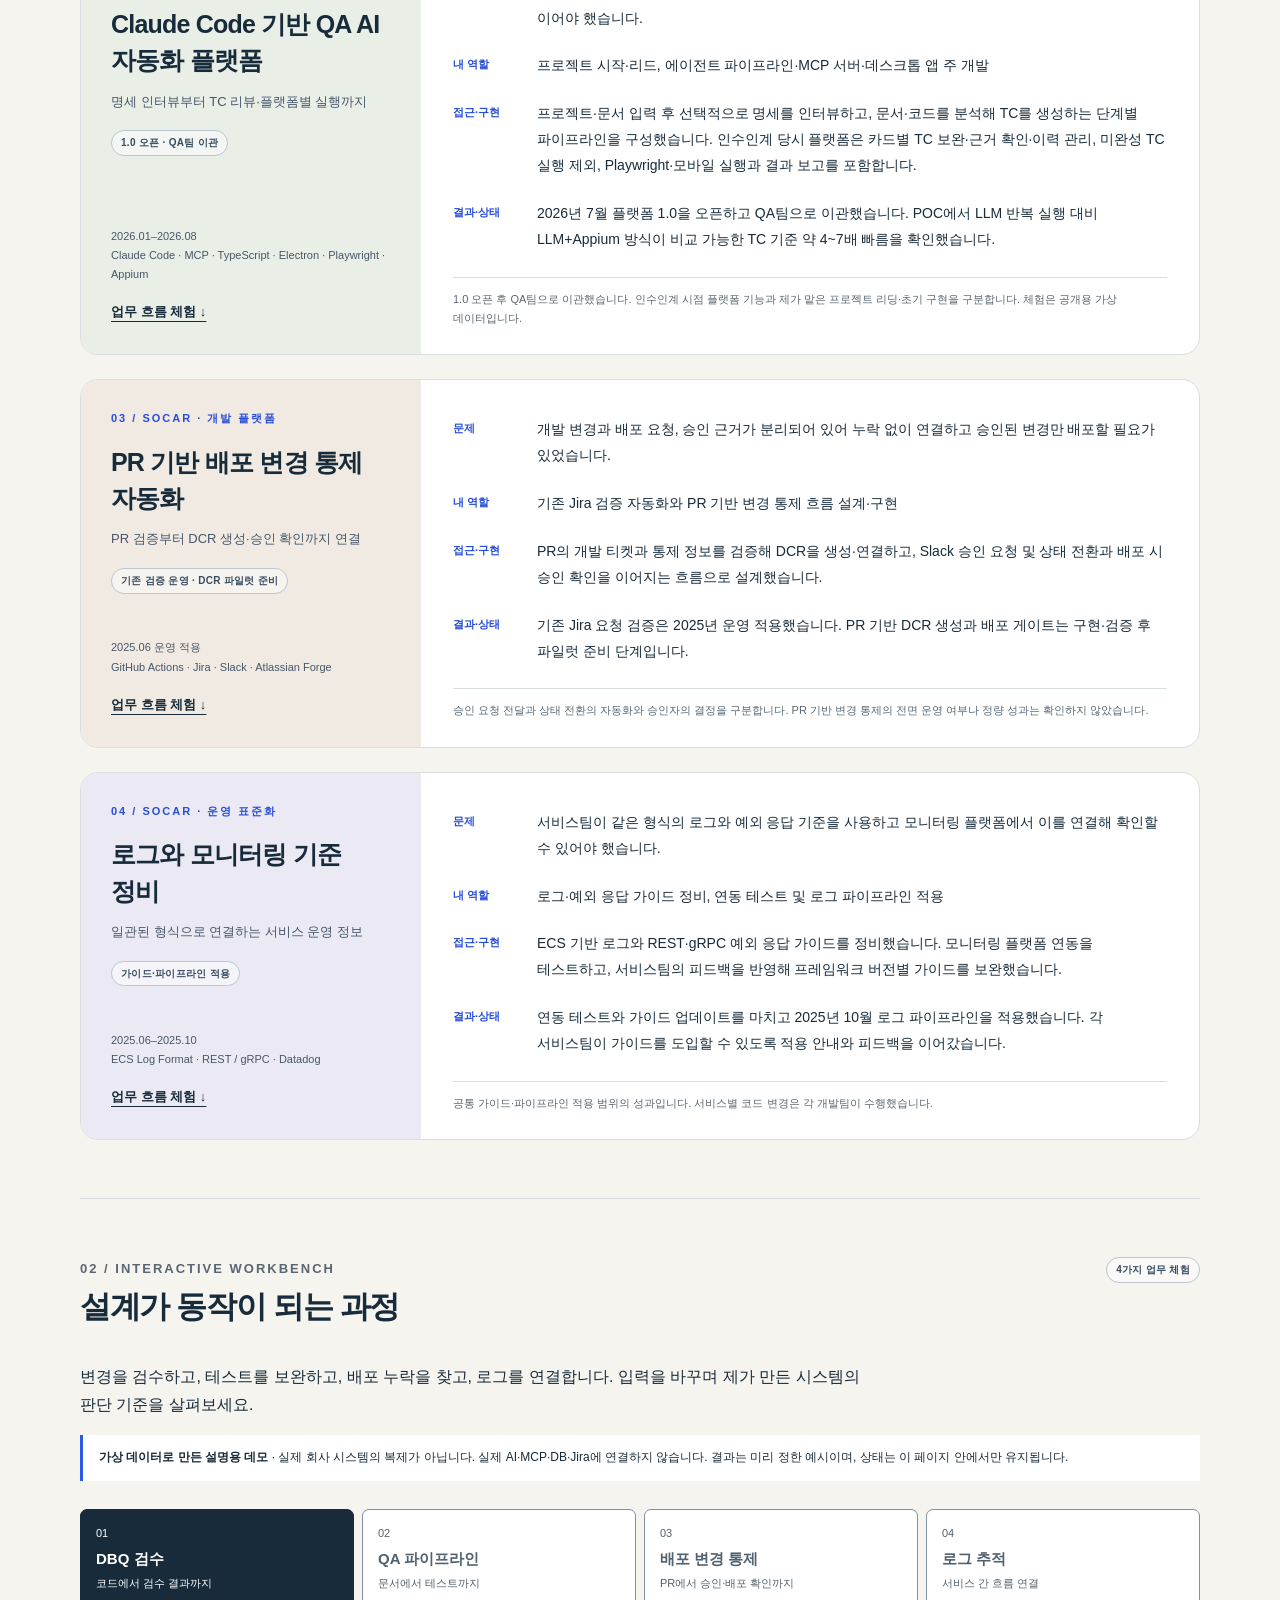
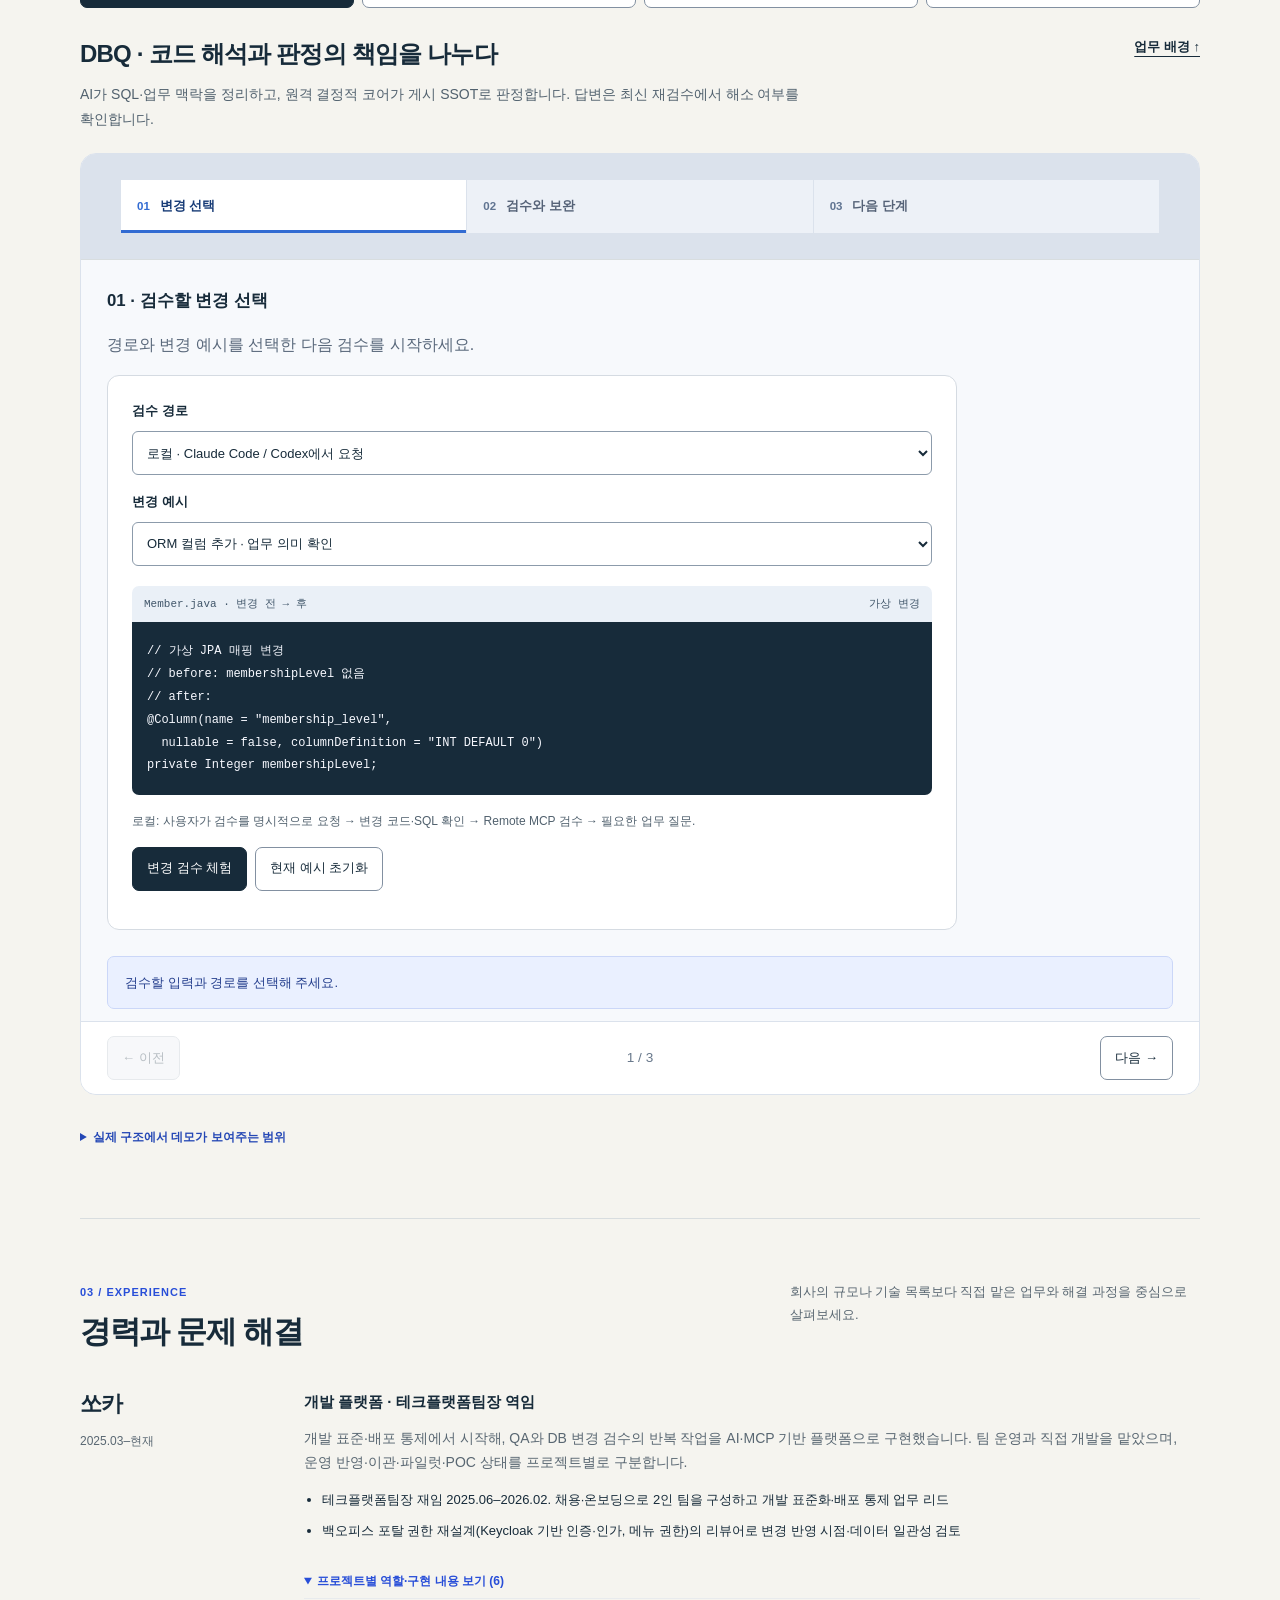
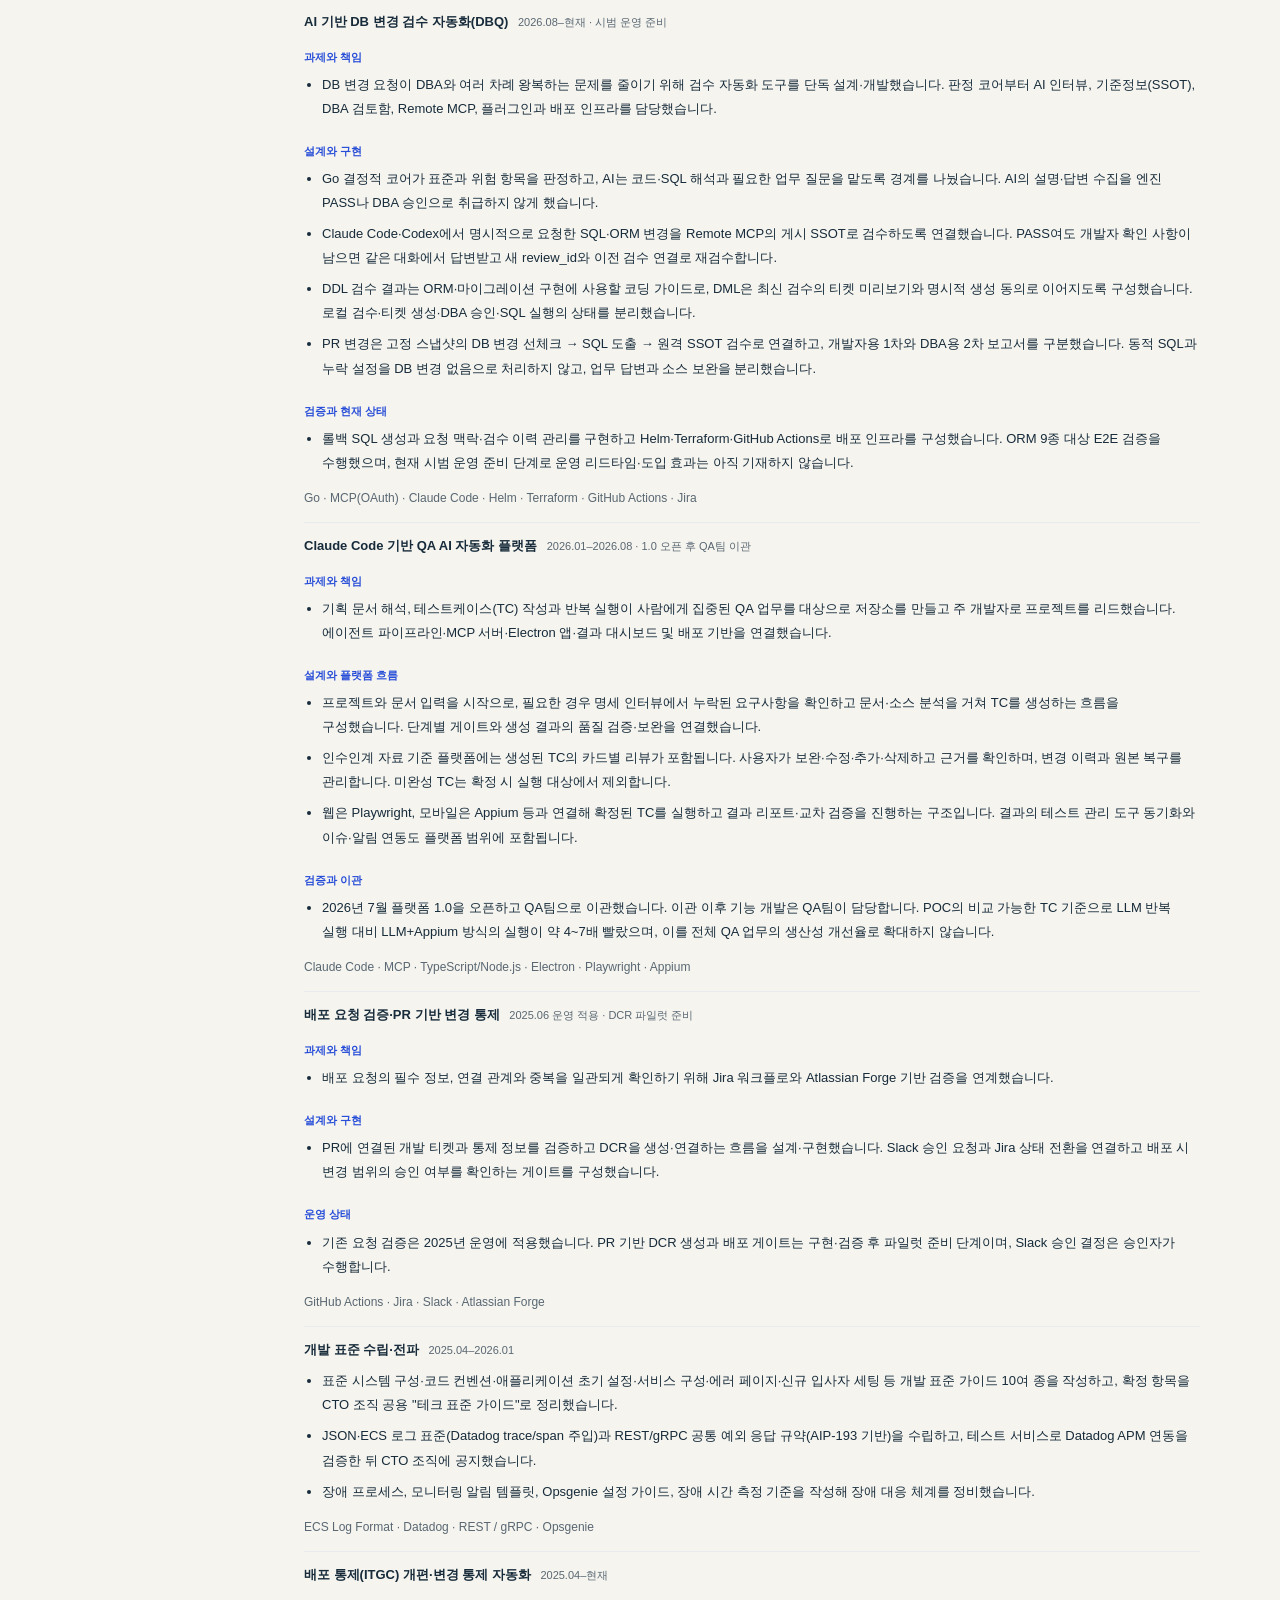
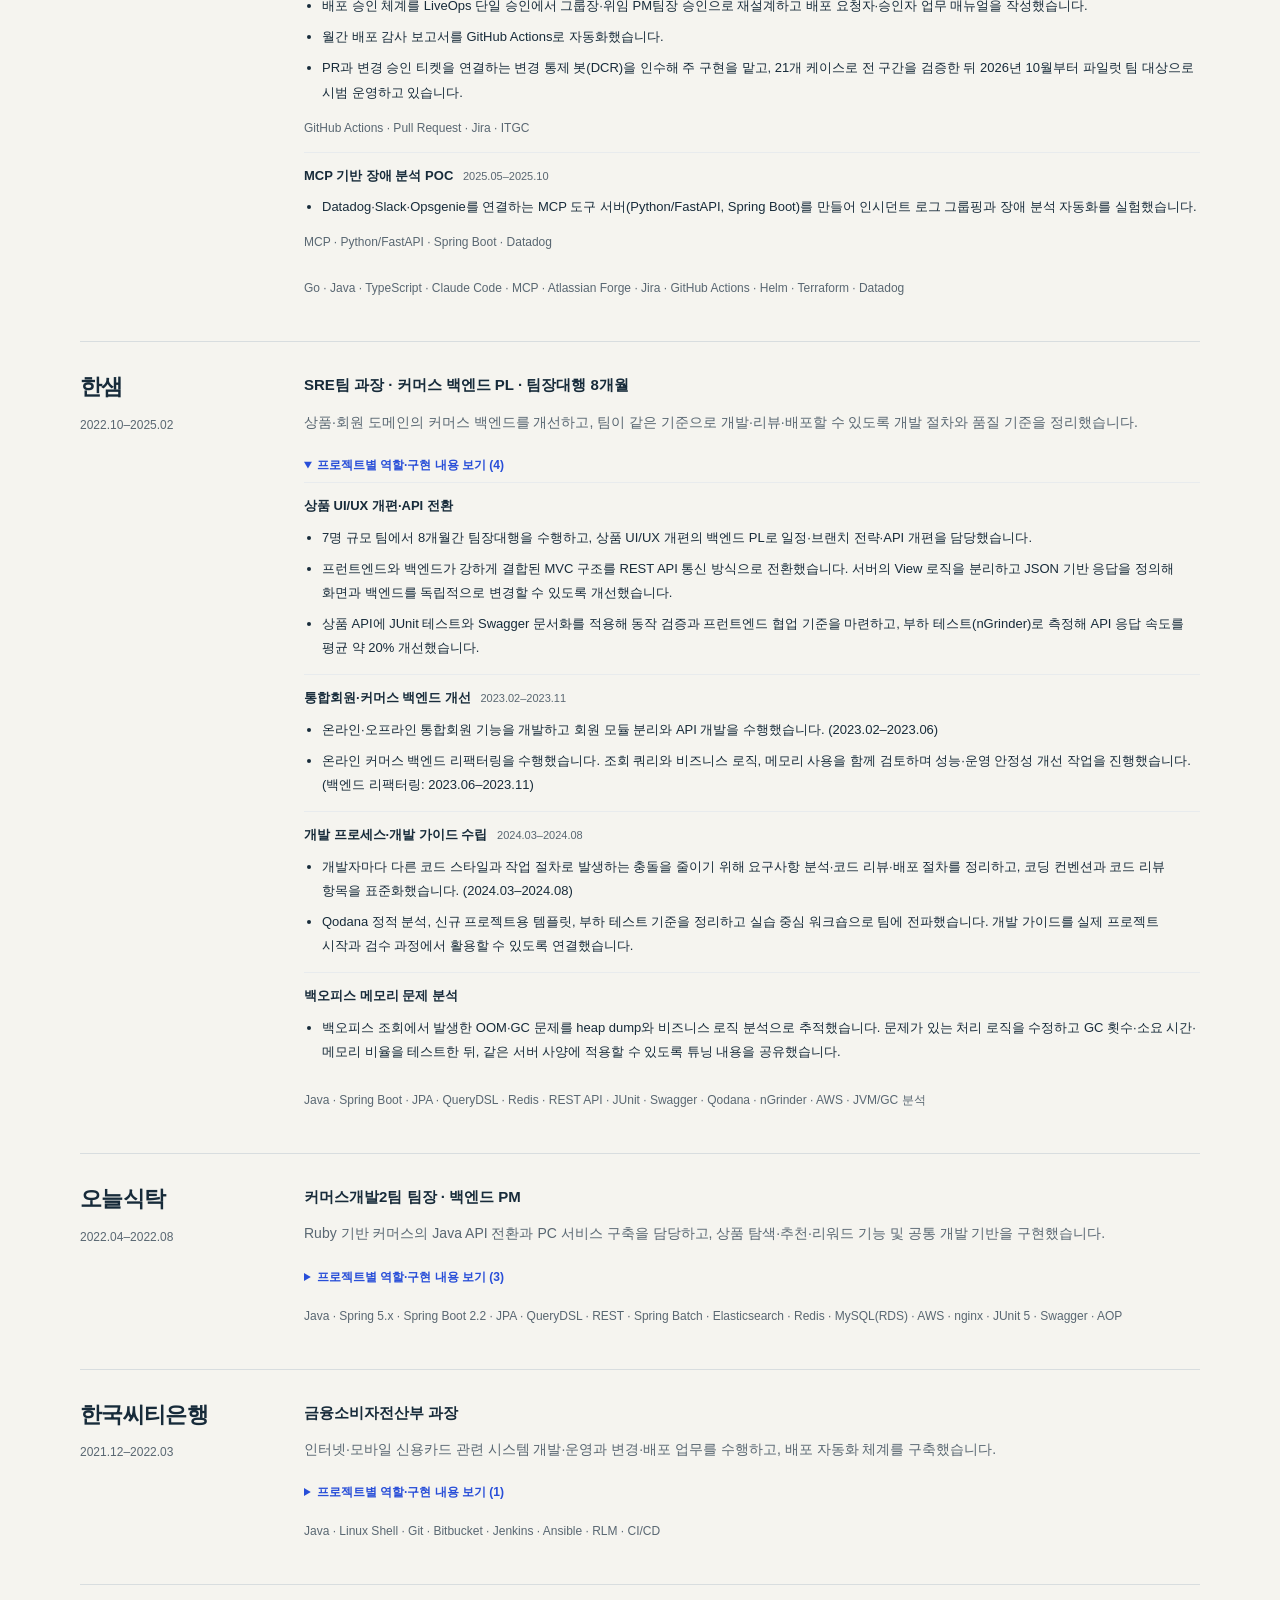
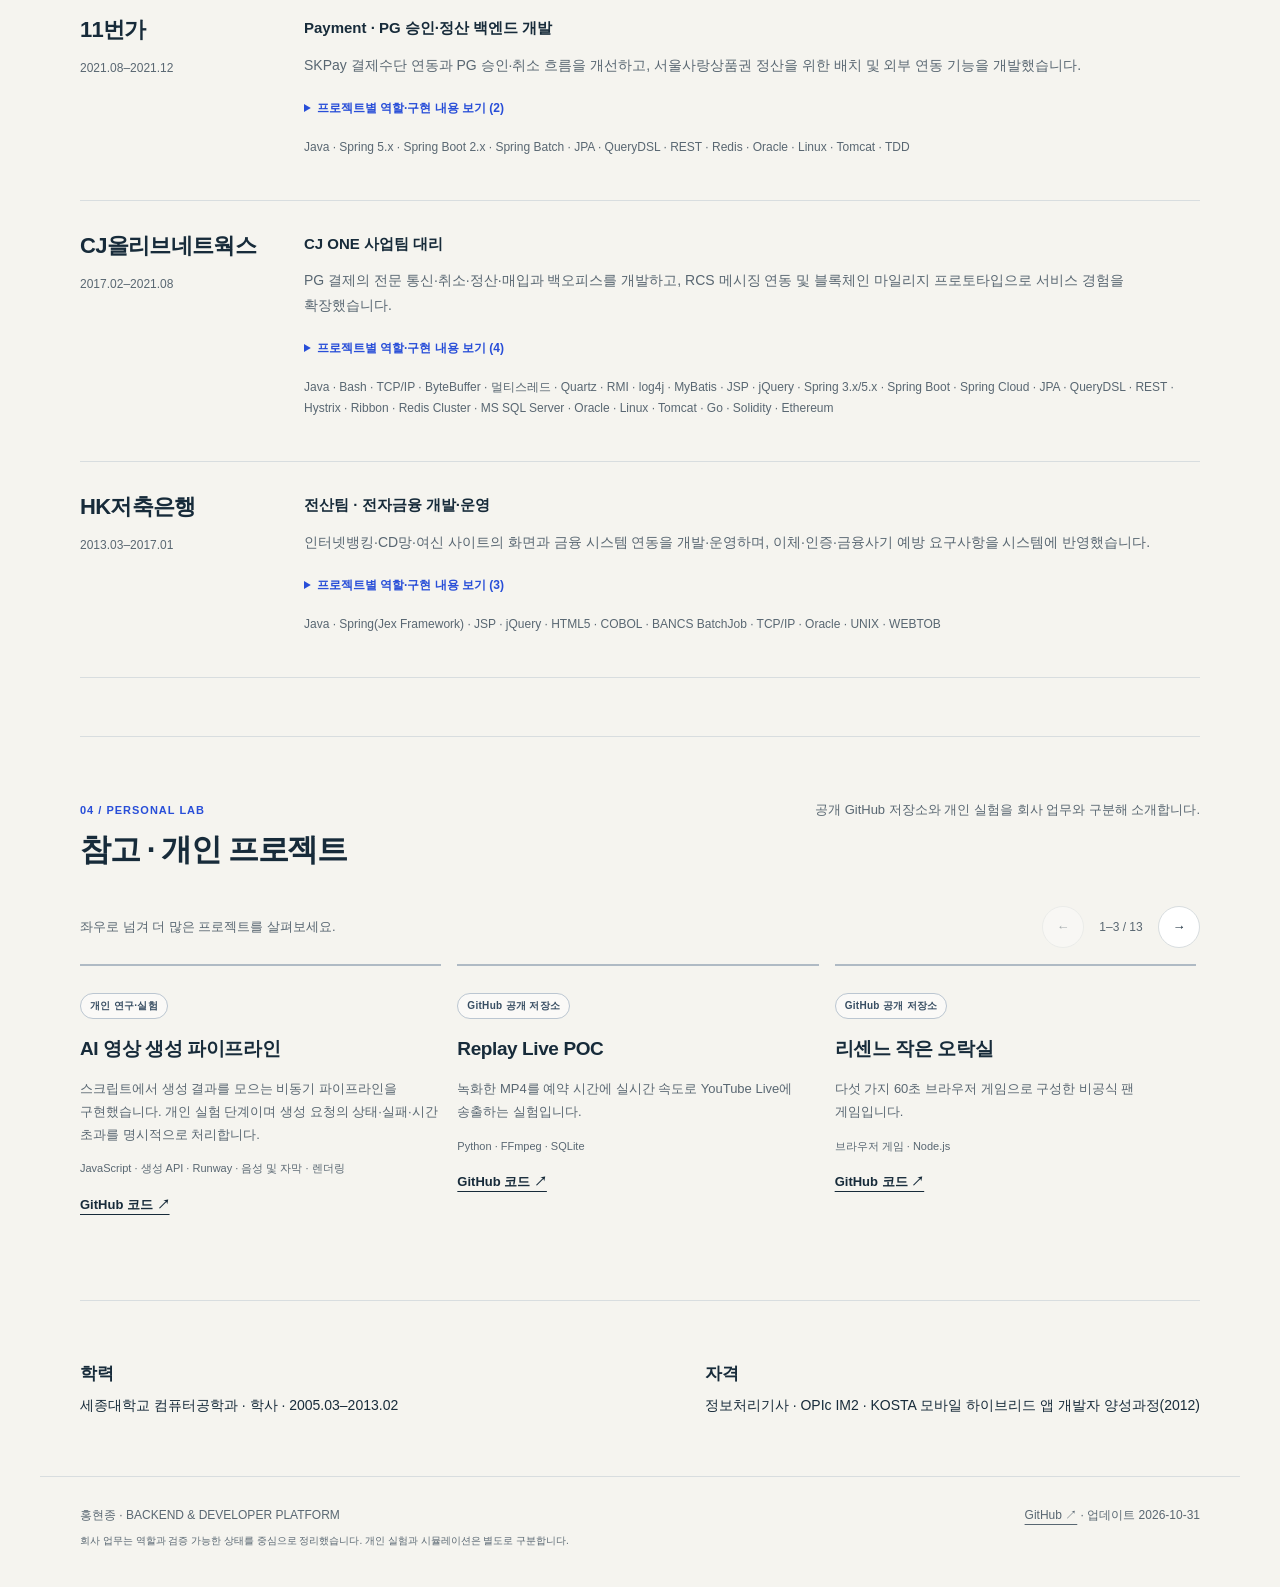
==== commit fa1867ce: "Exclude private and unwanted projects" ====
--- a/index.html
+++ b/index.html
@@ -76,5 +76,5 @@
 </section>
 
 <section class="section" id="experience"><div class="section-title"><div><span class="section-no">03 / EXPERIENCE</span><h2>경력과 문제 해결</h2></div><p>회사의 규모나 기술 목록보다 직접 맡은 업무와 해결 과정을 중심으로 살펴보세요.</p></div><article class="career" id="career-0"><div><h3>쏘카</h3><span class="muted">2025.03–현재</span></div><div><p class="role">개발 플랫폼 · 테크플랫폼팀장 역임</p><p class="career-summary">개발 표준·배포 통제에서 시작해, QA와 DB 변경 검수의 반복 작업을 AI·MCP 기반 플랫폼으로 구현했습니다. 팀 운영과 직접 개발을 맡았으며, 운영 반영·이관·파일럿·POC 상태를 프로젝트별로 구분합니다.</p><ul><li>테크플랫폼팀장 재임 2025.06–2026.02. 채용·온보딩으로 2인 팀을 구성하고 개발 표준화·배포 통제 업무 리드</li><li>백오피스 포탈 권한 재설계(Keycloak 기반 인증·인가, 메뉴 권한)의 리뷰어로 변경 반영 시점·데이터 일관성 검토</li></ul><details open><summary>프로젝트별 역할·구현 내용 보기 (6)</summary><section class="career-project"><h4>AI 기반 DB 변경 검수 자동화(DBQ) <span class="period">2026.08–현재 · 시범 운영 준비</span></h4><div class="career-detail"><h5>과제와 책임</h5><ul><li>DB 변경 요청이 DBA와 여러 차례 왕복하는 문제를 줄이기 위해 검수 자동화 도구를 단독 설계·개발했습니다. 판정 코어부터 AI 인터뷰, 기준정보(SSOT), DBA 검토함, Remote MCP, 플러그인과 배포 인프라를 담당했습니다.</li></ul></div><div class="career-detail"><h5>설계와 구현</h5><ul><li>Go 결정적 코어가 표준과 위험 항목을 판정하고, AI는 코드·SQL 해석과 필요한 업무 질문을 맡도록 경계를 나눴습니다. AI의 설명·답변 수집을 엔진 PASS나 DBA 승인으로 취급하지 않게 했습니다.</li><li>Claude Code·Codex에서 명시적으로 요청한 SQL·ORM 변경을 Remote MCP의 게시 SSOT로 검수하도록 연결했습니다. PASS여도 개발자 확인 사항이 남으면 같은 대화에서 답변받고 새 review_id와 이전 검수 연결로 재검수합니다.</li><li>DDL 검수 결과는 ORM·마이그레이션 구현에 사용할 코딩 가이드로, DML은 최신 검수의 티켓 미리보기와 명시적 생성 동의로 이어지도록 구성했습니다. 로컬 검수·티켓 생성·DBA 승인·SQL 실행의 상태를 분리했습니다.</li><li>PR 변경은 고정 스냅샷의 DB 변경 선체크 → SQL 도출 → 원격 SSOT 검수로 연결하고, 개발자용 1차와 DBA용 2차 보고서를 구분했습니다. 동적 SQL과 누락 설정을 DB 변경 없음으로 처리하지 않고, 업무 답변과 소스 보완을 분리했습니다.</li></ul></div><div class="career-detail"><h5>검증과 현재 상태</h5><ul><li>롤백 SQL 생성과 요청 맥락·검수 이력 관리를 구현하고 Helm·Terraform·GitHub Actions로 배포 인프라를 구성했습니다. ORM 9종 대상 E2E 검증을 수행했으며, 현재 시범 운영 준비 단계로 운영 리드타임·도입 효과는 아직 기재하지 않습니다.</li></ul></div><p>Go · MCP(OAuth) · Claude Code · Helm · Terraform · GitHub Actions · Jira</p></section><section class="career-project"><h4>Claude Code 기반 QA AI 자동화 플랫폼 <span class="period">2026.01–2026.08 · 1.0 오픈 후 QA팀 이관</span></h4><div class="career-detail"><h5>과제와 책임</h5><ul><li>기획 문서 해석, 테스트케이스(TC) 작성과 반복 실행이 사람에게 집중된 QA 업무를 대상으로 저장소를 만들고 주 개발자로 프로젝트를 리드했습니다. 에이전트 파이프라인·MCP 서버·Electron 앱·결과 대시보드 및 배포 기반을 연결했습니다.</li></ul></div><div class="career-detail"><h5>설계와 플랫폼 흐름</h5><ul><li>프로젝트와 문서 입력을 시작으로, 필요한 경우 명세 인터뷰에서 누락된 요구사항을 확인하고 문서·소스 분석을 거쳐 TC를 생성하는 흐름을 구성했습니다. 단계별 게이트와 생성 결과의 품질 검증·보완을 연결했습니다.</li><li>인수인계 자료 기준 플랫폼에는 생성된 TC의 카드별 리뷰가 포함됩니다. 사용자가 보완·수정·추가·삭제하고 근거를 확인하며, 변경 이력과 원본 복구를 관리합니다. 미완성 TC는 확정 시 실행 대상에서 제외합니다.</li><li>웹은 Playwright, 모바일은 Appium 등과 연결해 확정된 TC를 실행하고 결과 리포트·교차 검증을 진행하는 구조입니다. 결과의 테스트 관리 도구 동기화와 이슈·알림 연동도 플랫폼 범위에 포함됩니다.</li></ul></div><div class="career-detail"><h5>검증과 이관</h5><ul><li>2026년 7월 플랫폼 1.0을 오픈하고 QA팀으로 이관했습니다. 이관 이후 기능 개발은 QA팀이 담당합니다. POC의 비교 가능한 TC 기준으로 LLM 반복 실행 대비 LLM+Appium 방식의 실행이 약 4~7배 빨랐으며, 이를 전체 QA 업무의 생산성 개선율로 확대하지 않습니다.</li></ul></div><p>Claude Code · MCP · TypeScript/Node.js · Electron · Playwright · Appium</p></section><section class="career-project"><h4>배포 요청 검증·PR 기반 변경 통제 <span class="period">2025.06 운영 적용 · DCR 파일럿 준비</span></h4><div class="career-detail"><h5>과제와 책임</h5><ul><li>배포 요청의 필수 정보, 연결 관계와 중복을 일관되게 확인하기 위해 Jira 워크플로와 Atlassian Forge 기반 검증을 연계했습니다.</li></ul></div><div class="career-detail"><h5>설계와 구현</h5><ul><li>PR에 연결된 개발 티켓과 통제 정보를 검증하고 DCR을 생성·연결하는 흐름을 설계·구현했습니다. Slack 승인 요청과 Jira 상태 전환을 연결하고 배포 시 변경 범위의 승인 여부를 확인하는 게이트를 구성했습니다.</li></ul></div><div class="career-detail"><h5>운영 상태</h5><ul><li>기존 요청 검증은 2025년 운영에 적용했습니다. PR 기반 DCR 생성과 배포 게이트는 구현·검증 후 파일럿 준비 단계이며, Slack 승인 결정은 승인자가 수행합니다.</li></ul></div><p>GitHub Actions · Jira · Slack · Atlassian Forge</p></section><section class="career-project"><h4>개발 표준 수립·전파 <span class="period">2025.04–2026.01</span></h4><ul><li>표준 시스템 구성·코드 컨벤션·애플리케이션 초기 설정·서비스 구성·에러 페이지·신규 입사자 세팅 등 개발 표준 가이드 10여 종을 작성하고, 확정 항목을 CTO 조직 공용 &quot;테크 표준 가이드&quot;로 정리했습니다.</li><li>JSON·ECS 로그 표준(Datadog trace/span 주입)과 REST/gRPC 공통 예외 응답 규약(AIP-193 기반)을 수립하고, 테스트 서비스로 Datadog APM 연동을 검증한 뒤 CTO 조직에 공지했습니다.</li><li>장애 프로세스, 모니터링 알림 템플릿, Opsgenie 설정 가이드, 장애 시간 측정 기준을 작성해 장애 대응 체계를 정비했습니다.</li></ul><p>ECS Log Format · Datadog · REST / gRPC · Opsgenie</p></section><section class="career-project"><h4>배포 통제(ITGC) 개편·변경 통제 자동화 <span class="period">2025.04–현재</span></h4><ul><li>배포 승인 체계를 LiveOps 단일 승인에서 그룹장·위임 PM팀장 승인으로 재설계하고 배포 요청자·승인자 업무 매뉴얼을 작성했습니다.</li><li>월간 배포 감사 보고서를 GitHub Actions로 자동화했습니다.</li><li>PR과 변경 승인 티켓을 연결하는 변경 통제 봇(DCR)을 인수해 주 구현을 맡고, 21개 케이스로 전 구간을 검증한 뒤 2026년 10월부터 파일럿 팀 대상으로 시범 운영하고 있습니다.</li></ul><p>GitHub Actions · Pull Request · Jira · ITGC</p></section><section class="career-project"><h4>MCP 기반 장애 분석 POC <span class="period">2025.05–2025.10</span></h4><ul><li>Datadog·Slack·Opsgenie를 연결하는 MCP 도구 서버(Python/FastAPI, Spring Boot)를 만들어 인시던트 로그 그룹핑과 장애 분석 자동화를 실험했습니다.</li></ul><p>MCP · Python/FastAPI · Spring Boot · Datadog</p></section></details><p class="note">Go · Java · TypeScript · Claude Code · MCP · Atlassian Forge · Jira · GitHub Actions · Helm · Terraform · Datadog</p></div></article><article class="career" id="career-1"><div><h3>한샘</h3><span class="muted">2022.10–2025.02</span></div><div><p class="role">SRE팀 과장 · 커머스 백엔드 PL · 팀장대행 8개월</p><p class="career-summary">상품·회원 도메인의 커머스 백엔드를 개선하고, 팀이 같은 기준으로 개발·리뷰·배포할 수 있도록 개발 절차와 품질 기준을 정리했습니다.</p><details open><summary>프로젝트별 역할·구현 내용 보기 (4)</summary><section class="career-project"><h4>상품 UI/UX 개편·API 전환 </h4><ul><li>7명 규모 팀에서 8개월간 팀장대행을 수행하고, 상품 UI/UX 개편의 백엔드 PL로 일정·브랜치 전략·API 개편을 담당했습니다.</li><li>프런트엔드와 백엔드가 강하게 결합된 MVC 구조를 REST API 통신 방식으로 전환했습니다. 서버의 View 로직을 분리하고 JSON 기반 응답을 정의해 화면과 백엔드를 독립적으로 변경할 수 있도록 개선했습니다.</li><li>상품 API에 JUnit 테스트와 Swagger 문서화를 적용해 동작 검증과 프런트엔드 협업 기준을 마련하고, 부하 테스트(nGrinder)로 측정해 API 응답 속도를 평균 약 20% 개선했습니다.</li></ul></section><section class="career-project"><h4>통합회원·커머스 백엔드 개선 <span class="period">2023.02–2023.11</span></h4><ul><li>온라인·오프라인 통합회원 기능을 개발하고 회원 모듈 분리와 API 개발을 수행했습니다. (2023.02–2023.06)</li><li>온라인 커머스 백엔드 리팩터링을 수행했습니다. 조회 쿼리와 비즈니스 로직, 메모리 사용을 함께 검토하며 성능·운영 안정성 개선 작업을 진행했습니다. (백엔드 리팩터링: 2023.06–2023.11)</li></ul></section><section class="career-project"><h4>개발 프로세스·개발 가이드 수립 <span class="period">2024.03–2024.08</span></h4><ul><li>개발자마다 다른 코드 스타일과 작업 절차로 발생하는 충돌을 줄이기 위해 요구사항 분석·코드 리뷰·배포 절차를 정리하고, 코딩 컨벤션과 코드 리뷰 항목을 표준화했습니다. (2024.03–2024.08)</li><li>Qodana 정적 분석, 신규 프로젝트용 템플릿, 부하 테스트 기준을 정리하고 실습 중심 워크숍으로 팀에 전파했습니다. 개발 가이드를 실제 프로젝트 시작과 검수 과정에서 활용할 수 있도록 연결했습니다.</li></ul></section><section class="career-project"><h4>백오피스 메모리 문제 분석 </h4><ul><li>백오피스 조회에서 발생한 OOM·GC 문제를 heap dump와 비즈니스 로직 분석으로 추적했습니다. 문제가 있는 처리 로직을 수정하고 GC 횟수·소요 시간·메모리 비율을 테스트한 뒤, 같은 서버 사양에 적용할 수 있도록 튜닝 내용을 공유했습니다.</li></ul></section></details><p class="note">Java · Spring Boot · JPA · QueryDSL · Redis · REST API · JUnit · Swagger · Qodana · nGrinder · AWS · JVM/GC 분석</p></div></article><article class="career" id="career-2"><div><h3>오늘식탁</h3><span class="muted">2022.04–2022.08</span></div><div><p class="role">커머스개발2팀 팀장 · 백엔드 PM</p><p class="career-summary">Ruby 기반 커머스의 Java API 전환과 PC 서비스 구축을 담당하고, 상품 탐색·추천·리워드 기능 및 공통 개발 기반을 구현했습니다.</p><details><summary>프로젝트별 역할·구현 내용 보기 (3)</summary><section class="career-project"><h4>PC 커머스 구축·Ruby → Java API 전환 <span class="period">2022.04–2022.06</span></h4><ul><li>PC 커머스 신규 구축에서 백엔드 PM 및 개발을 담당했습니다. 기존 Ruby 기반 서비스의 유지보수 문제를 개선하기 위해 React 프런트엔드와 연동할 Java API로 백엔드 포팅을 진행했습니다. (2022.04–2022.06)</li><li>상품 목록·상세, 검색 화면, 꿀조합 목록, 상품 추천 API를 개발하고, 추천 키워드 API를 Elasticsearch와 연동했습니다. 상품을 찾고 비교·탐색하는 화면별 요구사항을 API로 구현했습니다.</li><li>멀티모듈 구성을 마련하고 AOP 기반 고객 캐시 데이터·로깅 공통 처리를 구현했습니다. Swagger로 API 입출력 구조를 공유하고 서비스 테스트 코드로 API 동작을 검증했습니다.</li><li>AWS 인스턴스 생성과 nginx 라우팅 설정으로 신규 서비스 서버를 구성하고, 모바일 신규 개발 서버 구축을 수행했습니다.</li></ul></section><section class="career-project"><h4>UI/UX 개선·개발 우선순위 조율 </h4><ul><li>UI/UX 개선 프로젝트에서 PO 역할을 겸해 OKR과 개선 방향을 검토했습니다. 퍼널 개선 항목의 적합성을 검토하고 API 속도 개선 대상을 정리해 우선순위를 산정했습니다.</li><li>기획자와 개선 범위·일정을 검토하고, 항목별 workflow를 작성해 화면·API 개선 작업의 실행 순서를 구체화했습니다.</li></ul></section><section class="career-project"><h4>친구추천 이벤트·포인트 배치 <span class="period">2022.07</span></h4><ul><li>친구추천 이벤트의 DB·엔티티와 정보 조회·랭킹 조회 API를 개발했습니다. 추천 포인트 발급을 Spring Batch로 구현해 이벤트 참여 데이터와 리워드 지급 처리를 연결했습니다. (2022.07)</li></ul></section></details><p class="note">Java · Spring 5.x · Spring Boot 2.2 · JPA · QueryDSL · REST · Spring Batch · Elasticsearch · Redis · MySQL(RDS) · AWS · nginx · JUnit 5 · Swagger · AOP</p></div></article><article class="career" id="career-3"><div><h3>한국씨티은행</h3><span class="muted">2021.12–2022.03</span></div><div><p class="role">금융소비자전산부 과장</p><p class="career-summary">인터넷·모바일 신용카드 관련 시스템 개발·운영과 변경·배포 업무를 수행하고, 배포 자동화 체계를 구축했습니다.</p><details><summary>프로젝트별 역할·구현 내용 보기 (1)</summary><section class="career-project"><h4>신용카드 시스템 운영·배포 자동화 <span class="period">2022.01–2022.03</span></h4><ul><li>인터넷·모바일 신용카드 관련 시스템 개발·운영과 변경·배포 절차를 담당했습니다.</li><li>Bitbucket·Jenkins(Ansible 파이프라인)·RLM을 연동한 CI/CD 배포 자동화 시스템을 구축했습니다. 소스 관리·빌드·배포 도구를 연결해 변경사항 배포 절차를 자동화했습니다. (2022.01–2022.03)</li></ul></section></details><p class="note">Java · Linux Shell · Git · Bitbucket · Jenkins · Ansible · RLM · CI/CD</p></div></article><article class="career" id="career-4"><div><h3>11번가</h3><span class="muted">2021.08–2021.12</span></div><div><p class="role">Payment · PG 승인·정산 백엔드 개발</p><p class="career-summary">SKPay 결제수단 연동과 PG 승인·취소 흐름을 개선하고, 서울사랑상품권 정산을 위한 배치 및 외부 연동 기능을 개발했습니다.</p><details><summary>프로젝트별 역할·구현 내용 보기 (2)</summary><section class="career-project"><h4>PG 승인·취소 흐름 개선 </h4><ul><li>SKPay 신용카드·휴대폰 결제 서비스를 연동하고, 신규 결제수단을 백오피스에서 취소할 수 있도록 결제 취소 프로세스를 확장했습니다.</li><li>PG 승인 서비스의 수기 취소 처리부를 자동 취소 방식으로 개선하고 망취소 처리를 추가했습니다. 결제수단 연동과 승인 이후 취소 업무를 함께 다뤘습니다.</li></ul></section><section class="career-project"><h4>서울사랑상품권 정산 배치 </h4><ul><li>서울사랑상품권 신규 프로젝트의 정산 프로세스를 Spring Batch로 개발하고, 외부 시스템과 통신하는 REST API를 구현했습니다.</li><li>정산 데이터 처리를 JPA로 구현하고, TDD 방식으로 JPA 데이터 처리와 REST 연동을 검증했습니다.</li></ul></section></details><p class="note">Java · Spring 5.x · Spring Boot 2.x · Spring Batch · JPA · QueryDSL · REST · Redis · Oracle · Linux · Tomcat · TDD</p></div></article><article class="career" id="career-5"><div><h3>CJ올리브네트웍스</h3><span class="muted">2017.02–2021.08</span></div><div><p class="role">CJ ONE 사업팀 대리</p><p class="career-summary">PG 결제의 전문 통신·취소·정산·매입과 백오피스를 개발하고, RCS 메시징 연동 및 블록체인 마일리지 프로토타입으로 서비스 경험을 확장했습니다.</p><details><summary>프로젝트별 역할·구현 내용 보기 (4)</summary><section class="career-project"><h4>PG 전문 통신·취소 처리 </h4><ul><li>PG 결제 서비스의 TCP/IP 소켓 전문 통신 프로그램을 설계·개발했습니다. Java ByteBuffer를 활용한 가변 길이 전문 데이터 처리를 구현하고 Linux Java 데몬으로 신규 서비스를 구성했습니다.</li><li>Java 멀티스레드와 Quartz 배치로 대용량 데이터 처리를 개발했습니다. log4j 로깅에 스레드별 추적번호를 추가해 전문 처리 흐름을 추적할 수 있도록 했습니다.</li><li>RMI 기반 통합 취소 모듈과 Quartz 기반 자동 취소 모듈을 개발해 결제 취소 처리 기능을 구성했습니다.</li></ul></section><section class="career-project"><h4>백오피스 정산·매입 개선 </h4><ul><li>백오피스의 입금 정산과 매입 주기·매입 예정/확정 금액·차액 관리 기능을 개발했습니다. 신규 서비스 화면을 구축하고 기준정보 등록에 결재 프로세스를 적용했습니다.</li></ul></section><section class="career-project"><h4>RCS 서비스 구축 </h4><ul><li>RCS 서비스에서 RestTemplate으로 원천사 통신 API를 구현하고, Hystrix fallback과 Ribbon 클라이언트 로드밸런싱을 구성했습니다.</li><li>RCS 운영 기반으로 Redis Cluster를 구축하고 서로 다른 Tomcat 간 세션 정보를 Redis로 공유했습니다. JPA 기반 데이터 처리를 적용했습니다.</li></ul></section><section class="career-project"><h4>블록체인 마일리지 프로토타입 </h4><ul><li>로컬 Ethereum·스마트 컨트랙트 기반 블록체인 마일리지 프로토타입을 개발했습니다. 회원 등록·지갑 생성, 권한 부여, 마일리지 적립·조회·사용·차감 기능을 Solidity와 RESTful API로 구현했으며 사내 공모전 대상을 수상했습니다.</li></ul></section></details><p class="note">Java · Bash · TCP/IP · ByteBuffer · 멀티스레드 · Quartz · RMI · log4j · MyBatis · JSP · jQuery · Spring 3.x/5.x · Spring Boot · Spring Cloud · JPA · QueryDSL · REST · Hystrix · Ribbon · Redis Cluster · MS SQL Server · Oracle · Linux · Tomcat · Go · Solidity · Ethereum</p></div></article><article class="career" id="career-6"><div><h3>HK저축은행</h3><span class="muted">2013.03–2017.01</span></div><div><p class="role">전산팀 · 전자금융 개발·운영</p><p class="career-summary">인터넷뱅킹·CD망·여신 사이트의 화면과 금융 시스템 연동을 개발·운영하며, 이체·인증·금융사기 예방 요구사항을 시스템에 반영했습니다.</p><details><summary>프로젝트별 역할·구현 내용 보기 (3)</summary><section class="career-project"><h4>인터넷뱅킹 리뉴얼 <span class="period">2013.08–2014.06</span></h4><ul><li>인터넷뱅킹 리뉴얼에서 즉시이체·지연이체, 스마트 OTP, SMS·ARS·보안매체를 활용한 2채널 인증을 개발했습니다. (2013.08–2014.06)</li></ul></section><section class="career-project"><h4>전자금융·CD망 개발 및 운영 </h4><ul><li>인터넷뱅킹에서 수취계좌 변조 의심 시 추가 인증과 전자금융 사기예방서비스를 개발하고, 모의해킹으로 확인된 보안 취약점의 전산 개선을 수행했습니다.</li><li>CD망(ATM)의 금융사기 의심계좌 처리와 지연이체·지연인출 서비스를 개발하고, 저축은행중앙회·금융결제원과의 대외 통신 시스템을 개발·운영했습니다.</li></ul></section><section class="career-project"><h4>여신 사이트·대외 연동 </h4><ul><li>신규 여신 서비스 ‘미트론’ 사이트를 구축하고, 신용정보 동의·여신 신용조회 시스템 및 타 은행 연계 여신 시스템을 개발했습니다.</li><li>Java·Spring(Jex Framework)·JSP·jQuery·HTML5 기반 웹 기능과 COBOL·BANCS BatchJob·TCP/IP 기반 금융 시스템 연동을 다뤘습니다.</li></ul></section></details><p class="note">Java · Spring(Jex Framework) · JSP · jQuery · HTML5 · COBOL · BANCS BatchJob · TCP/IP · Oracle · UNIX · WEBTOB</p></div></article></section>
-<section class="section" id="personal"><div class="section-title"><div><span class="section-no">04 / PERSONAL LAB</span><h2>참고 · 개인 프로젝트</h2></div><p>공개 GitHub 저장소와 개인 실험을 회사 업무와 구분해 소개합니다.</p></div><div class="personal-carousel" aria-label="개인 프로젝트 모음"><div class="carousel-toolbar"><p>좌우로 넘겨 더 많은 프로젝트를 살펴보세요.</p><div class="carousel-controls" hidden><button type="button" data-carousel-prev aria-label="이전 프로젝트">←</button><span data-carousel-status aria-live="polite"></span><button type="button" data-carousel-next aria-label="다음 프로젝트">→</button></div></div><div class="personal-grid personal-track" tabindex="0" aria-label="개인 프로젝트 목록"><article class="personal-card"><span class="pill">개인 연구·실험</span><h3>AI 영상 생성 파이프라인</h3><p>스크립트에서 생성 결과를 모으는 비동기 파이프라인을 구현했습니다. 개인 실험 단계이며 생성 요청의 상태·실패·시간 초과를 명시적으로 처리합니다.</p><p class="stack">JavaScript · 생성 API · Runway · 음성 및 자막 · 렌더링</p><a class="text-link" href="https://github.com/hhj4861/scene-image-generator">GitHub 코드 ↗</a></article><article class="personal-card"><span class="pill">개인 연구·실험</span><h3>주식 정보 분석 서비스</h3><p>분석 파이프라인과 일별 배치·캐시를 구현했습니다. 외부 데이터와 LLM을 결합하는 개인 연구·개발 프로젝트입니다.</p><p class="stack">Next.js · Python · Redis · 배치 · LLM 연동</p><span class="note">비공개 · 소개만 공개</span></article><article class="personal-card"><span class="pill">개인 연구·실험</span><h3>사업 가설 검증 자동화</h3><p>사업 조사·리포트와 실행 근거를 연결했습니다. 후보별 가설과 검증 상태를 남기며 다음 실험을 준비하는 개인 프로젝트입니다.</p><p class="stack">워크플로 자동화 · 근거 관리 · LLM 연동</p><span class="note">비공개 · 소개만 공개</span></article><article class="personal-card"><span class="pill">GitHub 공개 저장소</span><h3>Replay Live POC</h3><p>녹화한 MP4를 예약 시간에 실시간 속도로 YouTube Live에 송출하는 실험입니다.</p><p class="stack">Python · FFmpeg · SQLite</p><a class="text-link" href="https://github.com/hhj4861/replay-live">GitHub 코드 ↗</a></article><article class="personal-card"><span class="pill">GitHub 공개 저장소</span><h3>리센느 작은 오락실</h3><p>다섯 가지 60초 브라우저 게임으로 구성한 비공식 팬 게임입니다.</p><p class="stack">브라우저 게임 · Node.js</p><a class="text-link" href="https://github.com/hhj4861/rescene-game">GitHub 코드 ↗</a></article><article class="personal-card"><span class="pill">GitHub 공개 저장소</span><h3>커머스 자동화 키트</h3><p>공유 계약을 바탕으로 키워드 분석 등 독립적인 커머스 자동화 모듈을 조합하는 프로젝트입니다.</p><p class="stack">npm workspaces · TypeScript</p><a class="text-link" href="https://github.com/hhj4861/commerce-automation-kit">GitHub 코드 ↗</a></article><article class="personal-card"><span class="pill">GitHub 공개 저장소</span><h3>Claude-Flow-Plus</h3><p>기존 claude-flow를 확장해 동적 라우팅과 에이전트 상태·토큰 표시를 탐구한 포크입니다.</p><p class="stack">AI 에이전트 · 오케스트레이션</p><a class="text-link" href="https://github.com/hhj4861/claude-flow-plus">GitHub 코드 ↗</a></article><article class="personal-card"><span class="pill">GitHub 공개 저장소</span><h3>Shared Claude Agents</h3><p>Claude Code용 에이전트, 스킬과 공통 표준 문서를 관리합니다.</p><p class="stack">Claude Code · 에이전트 · 스킬</p><a class="text-link" href="https://github.com/hhj4861/shared-claude-agents">GitHub 코드 ↗</a></article><article class="personal-card"><span class="pill">GitHub 공개 저장소</span><h3>WordPress 자동 블로그</h3><p>트렌드 수집부터 콘텐츠·이미지 생성과 WordPress 발행까지 연결하는 파이프라인입니다.</p><p class="stack">Python · WordPress API · AI</p><a class="text-link" href="https://github.com/hhj4861/wp-auto-blog">GitHub 코드 ↗</a></article><article class="personal-card"><span class="pill">GitHub 공개 저장소</span><h3>Flight Crew Prep</h3><p>Next.js 기반 공개 프로젝트입니다. 상세 기능은 저장소에서 확인할 수 있습니다.</p><p class="stack">Next.js</p><a class="text-link" href="https://github.com/hhj4861/flight-crew-prep">GitHub 코드 ↗</a></article><article class="personal-card"><span class="pill">GitHub 공개 저장소</span><h3>Studio Core</h3><p>인증과 유틸리티, Supabase 연동을 제공하는 공통 라이브러리입니다.</p><p class="stack">Python · Supabase</p><a class="text-link" href="https://github.com/hhj4861/studio-core">GitHub 코드 ↗</a></article><article class="personal-card"><span class="pill">GitHub 공개 저장소</span><h3>Studio UI Design System</h3><p>공통 디자인 토큰과 React·Streamlit 컴포넌트를 구성한 멀티 프레임워크 디자인 시스템입니다.</p><p class="stack">React · Streamlit · 디자인 토큰</p><a class="text-link" href="https://github.com/hhj4861/ui-design-system">GitHub 코드 ↗</a></article><article class="personal-card"><span class="pill">GitHub 공개 저장소</span><h3>강아지 일기장</h3><p>강아지별 일기와 사진을 관리하고 AI 일기 생성을 연결하는 웹 애플리케이션입니다.</p><p class="stack">TypeScript · MCP · AI</p><a class="text-link" href="https://github.com/hhj4861/dog-diary-frontend">GitHub 코드 ↗</a></article><article class="personal-card"><span class="pill">GitHub 공개 저장소</span><h3>portfolio_ai</h3><p>공개 저장소입니다. 별도의 프로젝트 소개 문서는 확인되지 않았습니다.</p><p class="stack">GitHub 공개 저장소</p><a class="text-link" href="https://github.com/hhj4861/portfolio_ai">GitHub 코드 ↗</a></article><article class="personal-card"><span class="pill">GitHub 공개 저장소</span><h3>notice</h3><p>공개 저장소입니다. 별도의 프로젝트 소개 문서는 확인되지 않았습니다.</p><p class="stack">GitHub 공개 저장소</p><a class="text-link" href="https://github.com/hhj4861/notice">GitHub 코드 ↗</a></article><article class="personal-card"><span class="pill">GitHub 공개 저장소</span><h3>swagger_test</h3><p>공개 저장소입니다. 현재 기본 브랜치의 코드가 비어 있습니다.</p><p class="stack">GitHub 공개 저장소</p><a class="text-link" href="https://github.com/hhj4861/swagger_test">GitHub 코드 ↗</a></article><article class="personal-card"><span class="pill">GitHub 공개 저장소</span><h3>mcp</h3><p>공개 저장소입니다. 현재 기본 브랜치의 코드가 비어 있습니다.</p><p class="stack">GitHub 공개 저장소</p><a class="text-link" href="https://github.com/hhj4861/mcp">GitHub 코드 ↗</a></article><article class="personal-card"><span class="pill">GitHub 공개 저장소</span><h3>Career Portfolio</h3><p>경력과 프로젝트, 인터랙티브 업무 데모를 소개하는 현재 포트폴리오입니다.</p><p class="stack">Python · HTML · JavaScript</p><a class="text-link" href="https://github.com/hhj4861/career-portfolio">GitHub 코드 ↗</a></article></div></div></section>
+<section class="section" id="personal"><div class="section-title"><div><span class="section-no">04 / PERSONAL LAB</span><h2>참고 · 개인 프로젝트</h2></div><p>공개 GitHub 저장소와 개인 실험을 회사 업무와 구분해 소개합니다.</p></div><div class="personal-carousel" aria-label="개인 프로젝트 모음"><div class="carousel-toolbar"><p>좌우로 넘겨 더 많은 프로젝트를 살펴보세요.</p><div class="carousel-controls" hidden><button type="button" data-carousel-prev aria-label="이전 프로젝트">←</button><span data-carousel-status aria-live="polite"></span><button type="button" data-carousel-next aria-label="다음 프로젝트">→</button></div></div><div class="personal-grid personal-track" tabindex="0" aria-label="개인 프로젝트 목록"><article class="personal-card"><span class="pill">개인 연구·실험</span><h3>AI 영상 생성 파이프라인</h3><p>스크립트에서 생성 결과를 모으는 비동기 파이프라인을 구현했습니다. 개인 실험 단계이며 생성 요청의 상태·실패·시간 초과를 명시적으로 처리합니다.</p><p class="stack">JavaScript · 생성 API · Runway · 음성 및 자막 · 렌더링</p><a class="text-link" href="https://github.com/hhj4861/scene-image-generator">GitHub 코드 ↗</a></article><article class="personal-card"><span class="pill">GitHub 공개 저장소</span><h3>Replay Live POC</h3><p>녹화한 MP4를 예약 시간에 실시간 속도로 YouTube Live에 송출하는 실험입니다.</p><p class="stack">Python · FFmpeg · SQLite</p><a class="text-link" href="https://github.com/hhj4861/replay-live">GitHub 코드 ↗</a></article><article class="personal-card"><span class="pill">GitHub 공개 저장소</span><h3>리센느 작은 오락실</h3><p>다섯 가지 60초 브라우저 게임으로 구성한 비공식 팬 게임입니다.</p><p class="stack">브라우저 게임 · Node.js</p><a class="text-link" href="https://github.com/hhj4861/rescene-game">GitHub 코드 ↗</a></article><article class="personal-card"><span class="pill">GitHub 공개 저장소</span><h3>커머스 자동화 키트</h3><p>공유 계약을 바탕으로 키워드 분석 등 독립적인 커머스 자동화 모듈을 조합하는 프로젝트입니다.</p><p class="stack">npm workspaces · TypeScript</p><a class="text-link" href="https://github.com/hhj4861/commerce-automation-kit">GitHub 코드 ↗</a></article><article class="personal-card"><span class="pill">GitHub 공개 저장소</span><h3>Claude-Flow-Plus</h3><p>기존 claude-flow를 확장해 동적 라우팅과 에이전트 상태·토큰 표시를 탐구한 포크입니다.</p><p class="stack">AI 에이전트 · 오케스트레이션</p><a class="text-link" href="https://github.com/hhj4861/claude-flow-plus">GitHub 코드 ↗</a></article><article class="personal-card"><span class="pill">GitHub 공개 저장소</span><h3>Shared Claude Agents</h3><p>Claude Code용 에이전트, 스킬과 공통 표준 문서를 관리합니다.</p><p class="stack">Claude Code · 에이전트 · 스킬</p><a class="text-link" href="https://github.com/hhj4861/shared-claude-agents">GitHub 코드 ↗</a></article><article class="personal-card"><span class="pill">GitHub 공개 저장소</span><h3>WordPress 자동 블로그</h3><p>트렌드 수집부터 콘텐츠·이미지 생성과 WordPress 발행까지 연결하는 파이프라인입니다.</p><p class="stack">Python · WordPress API · AI</p><a class="text-link" href="https://github.com/hhj4861/wp-auto-blog">GitHub 코드 ↗</a></article><article class="personal-card"><span class="pill">GitHub 공개 저장소</span><h3>Flight Crew Prep</h3><p>Next.js 기반 공개 프로젝트입니다. 상세 기능은 저장소에서 확인할 수 있습니다.</p><p class="stack">Next.js</p><a class="text-link" href="https://github.com/hhj4861/flight-crew-prep">GitHub 코드 ↗</a></article><article class="personal-card"><span class="pill">GitHub 공개 저장소</span><h3>Studio Core</h3><p>인증과 유틸리티, Supabase 연동을 제공하는 공통 라이브러리입니다.</p><p class="stack">Python · Supabase</p><a class="text-link" href="https://github.com/hhj4861/studio-core">GitHub 코드 ↗</a></article><article class="personal-card"><span class="pill">GitHub 공개 저장소</span><h3>Studio UI Design System</h3><p>공통 디자인 토큰과 React·Streamlit 컴포넌트를 구성한 멀티 프레임워크 디자인 시스템입니다.</p><p class="stack">React · Streamlit · 디자인 토큰</p><a class="text-link" href="https://github.com/hhj4861/ui-design-system">GitHub 코드 ↗</a></article><article class="personal-card"><span class="pill">GitHub 공개 저장소</span><h3>강아지 일기장</h3><p>강아지별 일기와 사진을 관리하고 AI 일기 생성을 연결하는 웹 애플리케이션입니다.</p><p class="stack">TypeScript · MCP · AI</p><a class="text-link" href="https://github.com/hhj4861/dog-diary-frontend">GitHub 코드 ↗</a></article><article class="personal-card"><span class="pill">GitHub 공개 저장소</span><h3>portfolio_ai</h3><p>공개 저장소입니다. 별도의 프로젝트 소개 문서는 확인되지 않았습니다.</p><p class="stack">GitHub 공개 저장소</p><a class="text-link" href="https://github.com/hhj4861/portfolio_ai">GitHub 코드 ↗</a></article><article class="personal-card"><span class="pill">GitHub 공개 저장소</span><h3>notice</h3><p>공개 저장소입니다. 별도의 프로젝트 소개 문서는 확인되지 않았습니다.</p><p class="stack">GitHub 공개 저장소</p><a class="text-link" href="https://github.com/hhj4861/notice">GitHub 코드 ↗</a></article></div></div></section>
 <section class="section"><div class="education"><div><h3>학력</h3><p>세종대학교 컴퓨터공학과 · 학사 · 2005.03–2013.02</p></div><div><h3>자격</h3><p>정보처리기사 · OPIc IM2 · KOSTA 모바일 하이브리드 앱 개발자 양성과정(2012)</p></div></div></section></main><footer><div><p>홍현종 · BACKEND &amp; DEVELOPER PLATFORM</p><p class="fine">회사 업무는 역할과 검증 가능한 상태를 중심으로 정리했습니다. 개인 실험과 시뮬레이션은 별도로 구분합니다.</p></div><div><a href="https://github.com/hhj4861">GitHub ↗</a> · 업데이트 2026-10-31</div></footer><script src="demo.js?v=79f3b679941e" defer></script><script src="personal-carousel.js?v=1f1c192c23b8" defer></script></body></html>
